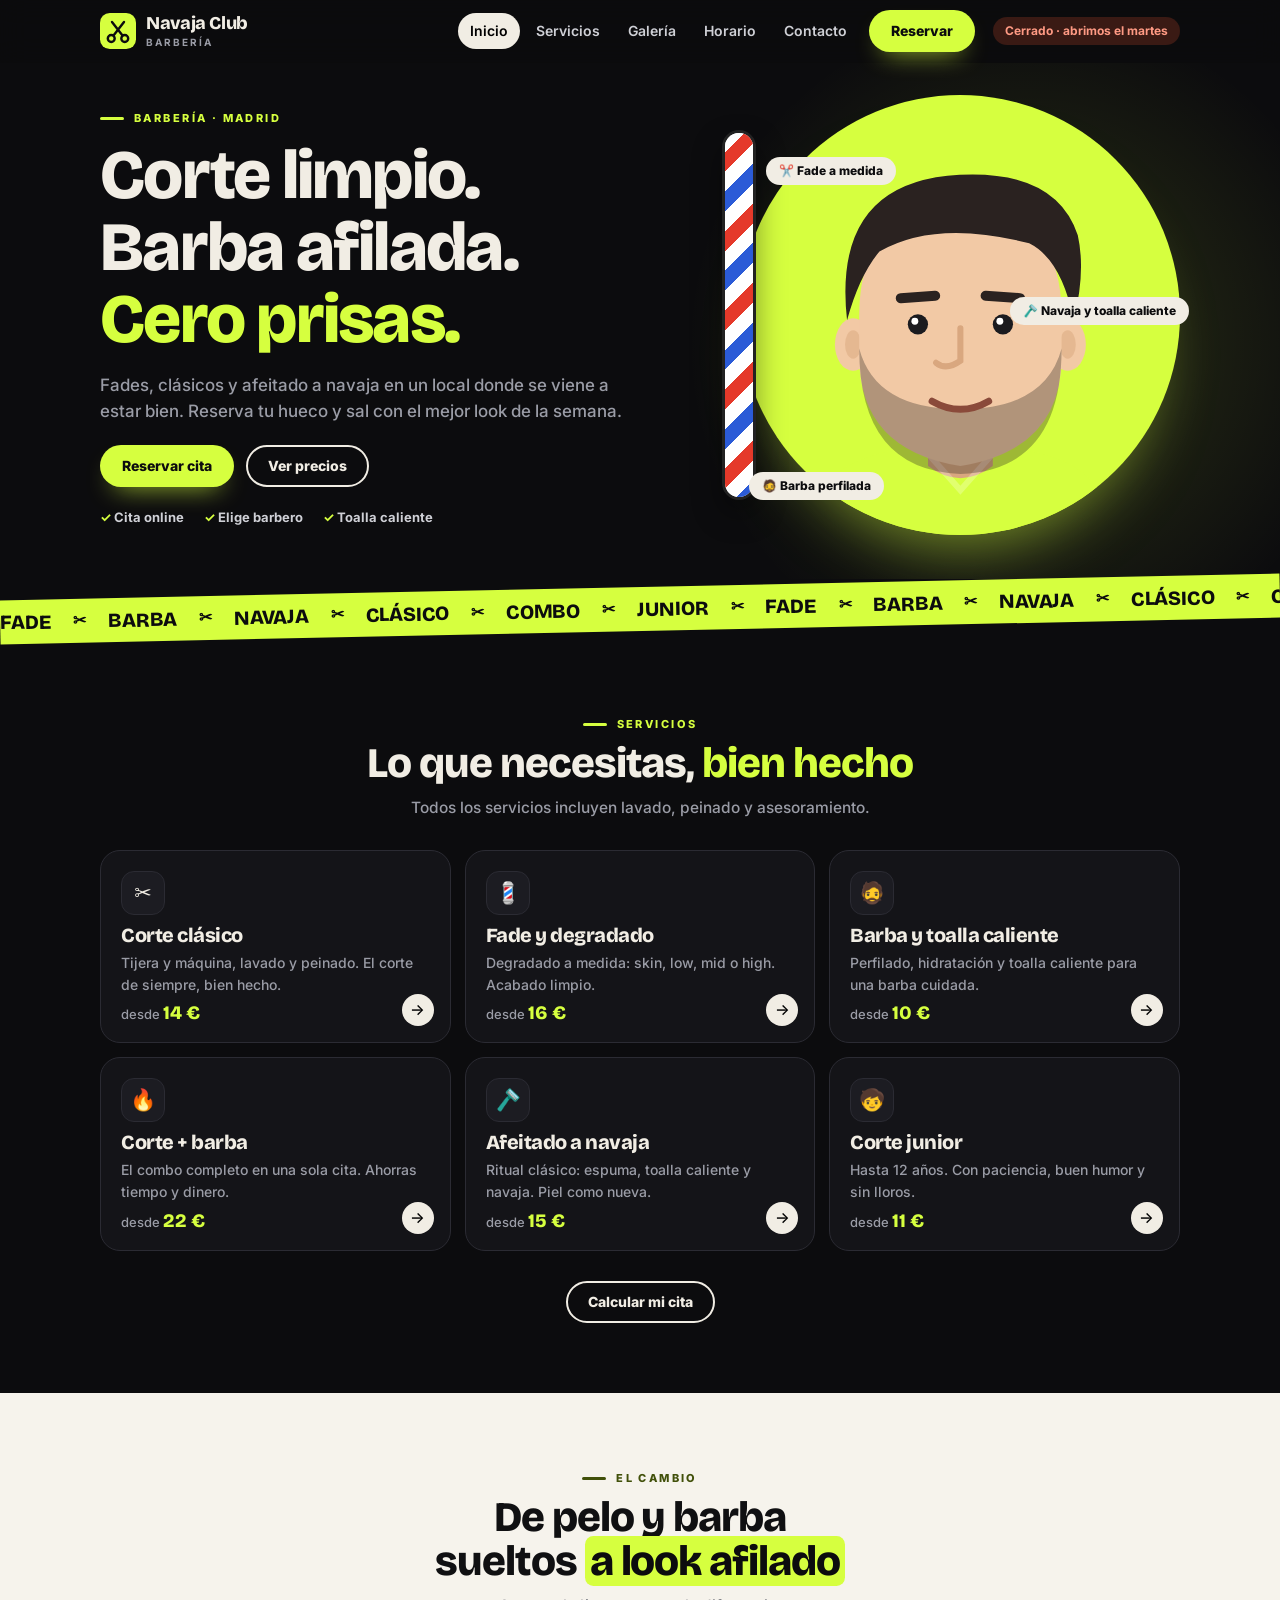
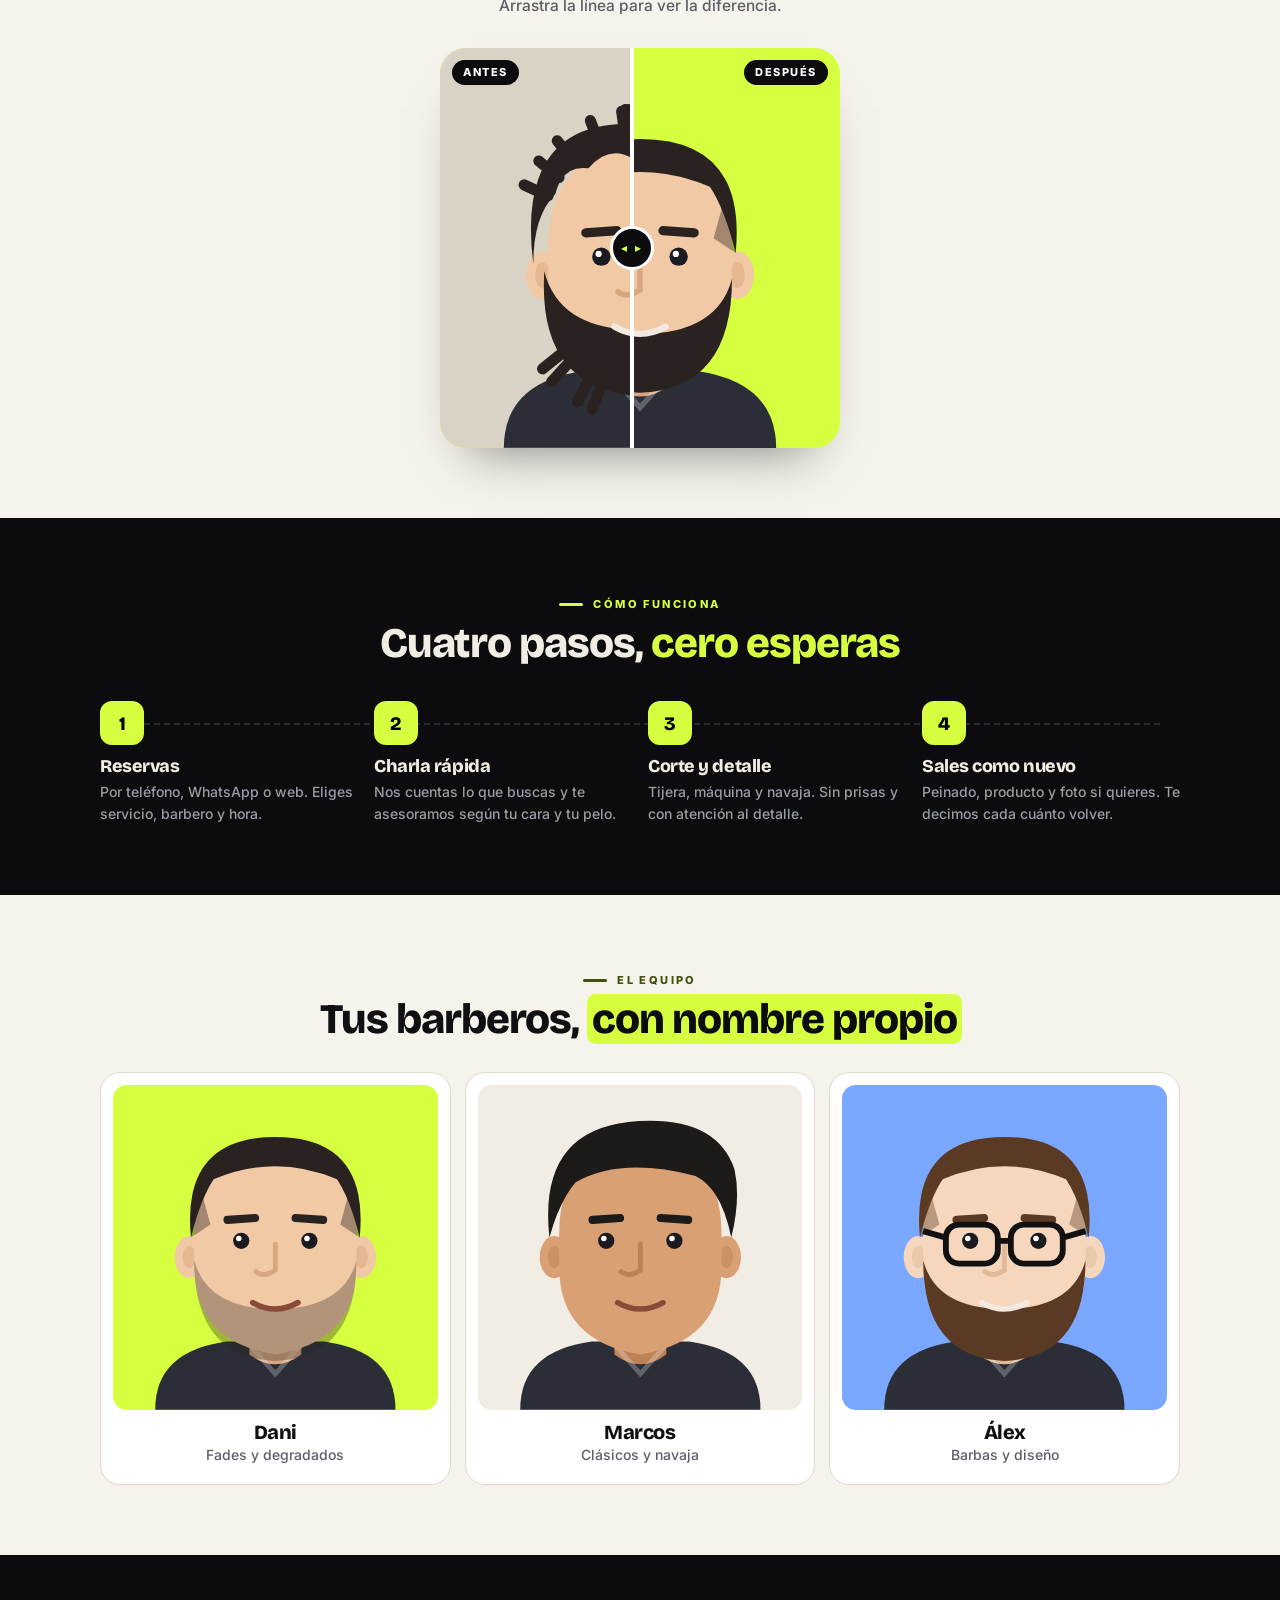
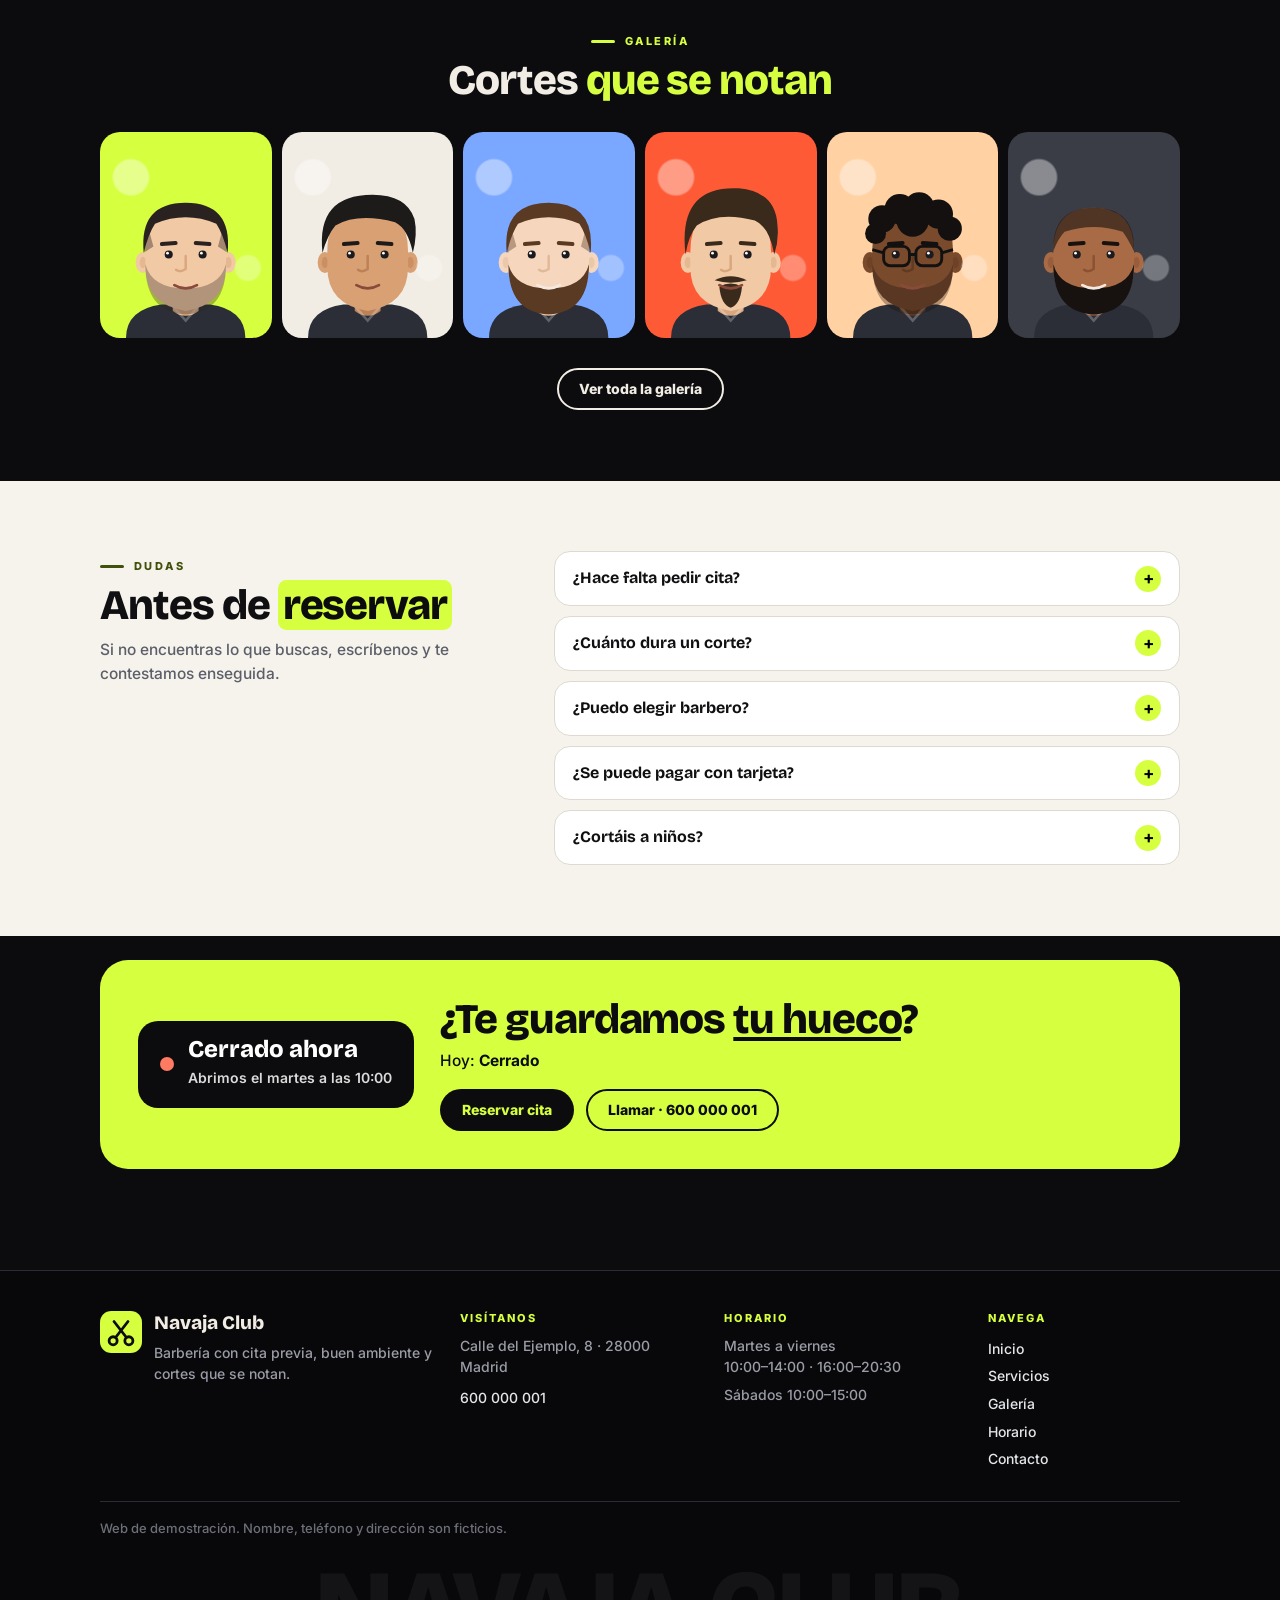
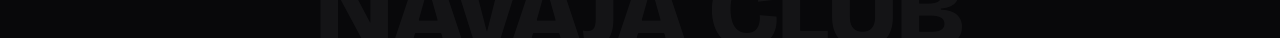
==== index.html @ e6f606be "Web demo de barbería: inicio, servicios, galería, horario y contacto Co-Authored-By: Claude Sonnet 5" ====
<!doctype html>
<html lang="es"><head>
<meta charset="utf-8"><meta name="viewport" content="width=device-width,initial-scale=1">
<title>Navaja Club · Barbería en Madrid</title>
<meta name="description" content="Barbería moderna con cita previa: fades, cortes clásicos, barba y afeitado a navaja.">
<meta name="robots" content="noindex">
<meta name="theme-color" content="#0c0c0e">
<link rel="icon" href="favicon.svg" type="image/svg+xml">
<link rel="preconnect" href="https://fonts.googleapis.com"><link rel="preconnect" href="https://fonts.gstatic.com" crossorigin>
<link href="https://fonts.googleapis.com/css2?family=Bricolage+Grotesque:opsz,wght@12..96,500;12..96,700;12..96,800&family=Inter:wght@400;500;600;700;800&display=swap" rel="stylesheet">
<link rel="stylesheet" href="styles.css?v=1">
</head><body data-page="inicio">
<a class="skip" href="#main">Saltar al contenido</a>
<header class="bar"><div class="wrap bar-in">
<a class="brand" href="index.html" aria-label="Navaja Club, inicio"><svg class="logo" viewBox="0 0 48 48" aria-hidden="true"><rect width="48" height="48" rx="13" fill="#d6ff3f"/><g fill="none" stroke="#0c0c0e" stroke-width="3.2" stroke-linecap="round"><circle cx="15" cy="34" r="4.6"/><circle cx="33" cy="34" r="4.6"/><path d="M18 30 L32 12 M30 30 L16 12"/></g></svg><span>Navaja Club<small>barbería</small></span></a>
<nav class="nav" id="nav" aria-label="Principal"><a href="index.html" class=on aria-current=page>Inicio</a><a href="servicios.html">Servicios</a><a href="galeria.html">Galería</a><a href="horario.html">Horario</a><a href="contacto.html">Contacto</a><a class="btn btn-lime nav-cta" href="contacto.html">Reservar</a></nav>
<span class="pill" data-open-badge>Cargando…</span>
<button class="menu-toggle" aria-expanded="false" aria-controls="nav" aria-label="Abrir menú"><i></i><i></i><i></i></button>
</div></header>
<div class="progress" aria-hidden="true"></div>
<main id="main">

<section class="hero"><div class="wrap hero-in">
<div class="hero-copy"><p class="eyebrow reveal">Barbería · Madrid</p>
<h1 class="reveal">Corte limpio.<br>Barba afilada.<br><em>Cero prisas.</em></h1>
<p class="lead reveal">Fades, clásicos y afeitado a navaja en un local donde se viene a estar bien. Reserva tu hueco y sal con el mejor look de la semana.</p>
<div class="cta reveal"><a class="btn btn-lime" href="contacto.html">Reservar cita</a><a class="btn btn-ghost" href="servicios.html">Ver precios</a></div>
<ul class="mini reveal"><li>Cita online</li><li>Elige barbero</li><li>Toalla caliente</li></ul></div>
<div class="hero-vis"><div class="pole" aria-hidden="true"><i></i></div>
<div class="disc"><div class="par"><svg class="man " viewBox="0 0 200 200" role="img" aria-label="Barbero ilustrado"><path d="M26 200 q0 -36 44 -42 h60 q44 6 44 42z" fill="#d6ff3f"/><path d="M84 140 h32 v26 q-16 12 -32 0z" fill="#d9a77f"/><path d="M84 160 l16 18 l16 -18" fill="none" stroke="#ffffff" stroke-opacity=".25" stroke-width="3"/><ellipse cx="47" cy="106" rx="9" ry="13" fill="#f2c9a5"/><ellipse cx="47" cy="106" rx="4" ry="7" fill="#d9a77f" opacity=".5"/><ellipse cx="153" cy="106" rx="9" ry="13" fill="#f2c9a5"/><ellipse cx="153" cy="106" rx="4" ry="7" fill="#d9a77f" opacity=".5"/><path d="M50 92 q0 -54 50 -54 q50 0 50 54 v20 q0 46 -50 54 q-50 -8 -50 -54z" fill="#f2c9a5"/><path d="M44 94 q-8 -72 62 -72 q42 0 52 30 q4 18 -2 42 q-6 -30 -22 -38 q-46 -12 -74 4 q-10 12 -16 34z" fill="#2a2220"/><path d="M50 108 q0 60 50 62 q50 -2 50 -62 q-8 30 -50 30 q-42 0 -50 -30z" fill="#2a2220" opacity=".32"/><rect x="68" y="80" width="22" height="5" rx="2.5" fill="#2a2220" transform="rotate(-4 79 82)"/><rect x="110" y="80" width="22" height="5" rx="2.5" fill="#2a2220" transform="rotate(4 121 82)"/><g class="eye"><circle cx="79" cy="96" r="5" fill="#1b1b1f"/><circle cx="77.5" cy="94.5" r="1.7" fill="#fff"/></g><g class="eye"><circle cx="121" cy="96" r="5" fill="#1b1b1f"/><circle cx="119.5" cy="94.5" r="1.7" fill="#fff"/></g><path d="M100 98 v16 q-7 5 -12 1" fill="none" stroke="#d9a77f" stroke-width="3" stroke-linecap="round"/><path d="M86 134 q14 8 28 0" fill="none" stroke="#8a4a3a" stroke-width="3.4" stroke-linecap="round"/></svg></div></div>
<span class="chip c1">✂️ Fade a medida</span><span class="chip c2">🪒 Navaja y toalla caliente</span><span class="chip c3">🧔 Barba perfilada</span></div></div></section>
<div class="marquee" aria-hidden="true"><div class="mq"><span>Fade</span><i>✂</i><span>Barba</span><i>✂</i><span>Navaja</span><i>✂</i><span>Clásico</span><i>✂</i><span>Combo</span><i>✂</i><span>Junior</span><i>✂</i><span>Fade</span><i>✂</i><span>Barba</span><i>✂</i><span>Navaja</span><i>✂</i><span>Clásico</span><i>✂</i><span>Combo</span><i>✂</i><span>Junior</span><i>✂</i><span>Fade</span><i>✂</i><span>Barba</span><i>✂</i><span>Navaja</span><i>✂</i><span>Clásico</span><i>✂</i><span>Combo</span><i>✂</i><span>Junior</span><i>✂</i><span>Fade</span><i>✂</i><span>Barba</span><i>✂</i><span>Navaja</span><i>✂</i><span>Clásico</span><i>✂</i><span>Combo</span><i>✂</i><span>Junior</span><i>✂</i></div></div>

<section class="sec"><div class="wrap">
<header class="sec-h reveal"><p class="eyebrow">Servicios</p><h2>Lo que necesitas, <em>bien hecho</em></h2><p>Todos los servicios incluyen lavado, peinado y asesoramiento.</p></header>
<div class="svc-grid"><a class="svc reveal tilt" href="servicios.html#clasico"><span class="ic">✂️</span><h3>Corte clásico</h3><p>Tijera y máquina, lavado y peinado. El corte de siempre, bien hecho.</p><span class="from">desde <b>14 €</b></span><span class="go" aria-hidden="true">→</span></a><a class="svc reveal tilt" href="servicios.html#fade"><span class="ic">💈</span><h3>Fade y degradado</h3><p>Degradado a medida: skin, low, mid o high. Acabado limpio.</p><span class="from">desde <b>16 €</b></span><span class="go" aria-hidden="true">→</span></a><a class="svc reveal tilt" href="servicios.html#barba"><span class="ic">🧔</span><h3>Barba y toalla caliente</h3><p>Perfilado, hidratación y toalla caliente para una barba cuidada.</p><span class="from">desde <b>10 €</b></span><span class="go" aria-hidden="true">→</span></a><a class="svc reveal tilt" href="servicios.html#combo"><span class="ic">🔥</span><h3>Corte + barba</h3><p>El combo completo en una sola cita. Ahorras tiempo y dinero.</p><span class="from">desde <b>22 €</b></span><span class="go" aria-hidden="true">→</span></a><a class="svc reveal tilt" href="servicios.html#navaja"><span class="ic">🪒</span><h3>Afeitado a navaja</h3><p>Ritual clásico: espuma, toalla caliente y navaja. Piel como nueva.</p><span class="from">desde <b>15 €</b></span><span class="go" aria-hidden="true">→</span></a><a class="svc reveal tilt" href="servicios.html#junior"><span class="ic">🧒</span><h3>Corte junior</h3><p>Hasta 12 años. Con paciencia, buen humor y sin lloros.</p><span class="from">desde <b>11 €</b></span><span class="go" aria-hidden="true">→</span></a></div>
<p class="center reveal"><a class="btn btn-ghost" href="servicios.html">Calcular mi cita</a></p>
</div></section>

<section class="sec paper"><div class="wrap">
<header class="sec-h reveal"><p class="eyebrow">El cambio</p><h2>De pelo y barba sueltos <em>a look afilado</em></h2><p>Arrastra la línea para ver la diferencia.</p></header>
<div class="ba reveal" data-ba>
<div class="ba-img after" style="--bg:#d6ff3f"><svg class="man " viewBox="0 0 200 200" role="img" aria-label="Después"><path d="M26 200 q0 -36 44 -42 h60 q44 6 44 42z" fill="#2b2e36"/><path d="M84 140 h32 v26 q-16 12 -32 0z" fill="#d9a77f"/><path d="M84 160 l16 18 l16 -18" fill="none" stroke="#ffffff" stroke-opacity=".25" stroke-width="3"/><ellipse cx="47" cy="106" rx="9" ry="13" fill="#f2c9a5"/><ellipse cx="47" cy="106" rx="4" ry="7" fill="#d9a77f" opacity=".5"/><ellipse cx="153" cy="106" rx="9" ry="13" fill="#f2c9a5"/><ellipse cx="153" cy="106" rx="4" ry="7" fill="#d9a77f" opacity=".5"/><path d="M50 92 q0 -54 50 -54 q50 0 50 54 v20 q0 46 -50 54 q-50 -8 -50 -54z" fill="#f2c9a5"/><path d="M48 94 q-6 -62 52 -62 q58 0 52 62 q-6 -24 -14 -36 q-38 -16 -76 0 q-8 12 -14 36z" fill="#2a2220"/><path d="M48 94 q0 -18 6 -30 l6 22z M152 94 q0 -18 -6 -30 l-6 22z" fill="#2a2220" opacity=".4"/><path d="M50 108 q0 60 50 62 q50 -2 50 -62 q-8 30 -50 30 q-42 0 -50 -30z" fill="#2a2220"/><rect x="68" y="80" width="22" height="5" rx="2.5" fill="#2a2220" transform="rotate(-4 79 82)"/><rect x="110" y="80" width="22" height="5" rx="2.5" fill="#2a2220" transform="rotate(4 121 82)"/><g class="eye"><circle cx="79" cy="96" r="5" fill="#1b1b1f"/><circle cx="77.5" cy="94.5" r="1.7" fill="#fff"/></g><g class="eye"><circle cx="121" cy="96" r="5" fill="#1b1b1f"/><circle cx="119.5" cy="94.5" r="1.7" fill="#fff"/></g><path d="M100 98 v16 q-7 5 -12 1" fill="none" stroke="#d9a77f" stroke-width="3" stroke-linecap="round"/><path d="M86 134 q14 8 28 0" fill="none" stroke="#f4e9e0" stroke-width="3.4" stroke-linecap="round"/></svg><span class="ba-tag">Después</span></div>
<div class="ba-img before" style="--bg:#d9d3c6"><svg class="man " viewBox="0 0 200 200" role="img" aria-label="Antes"><path d="M26 200 q0 -36 44 -42 h60 q44 6 44 42z" fill="#2b2e36"/><path d="M84 140 h32 v26 q-16 12 -32 0z" fill="#d9a77f"/><path d="M84 160 l16 18 l16 -18" fill="none" stroke="#ffffff" stroke-opacity=".25" stroke-width="3"/><ellipse cx="47" cy="106" rx="9" ry="13" fill="#f2c9a5"/><ellipse cx="47" cy="106" rx="4" ry="7" fill="#d9a77f" opacity=".5"/><ellipse cx="153" cy="106" rx="9" ry="13" fill="#f2c9a5"/><ellipse cx="153" cy="106" rx="4" ry="7" fill="#d9a77f" opacity=".5"/><path d="M50 92 q0 -54 50 -54 q50 0 50 54 v20 q0 46 -50 54 q-50 -8 -50 -54z" fill="#f2c9a5"/><path d="M42 100 q-10 -80 58 -76 q62 -2 58 76 q-4 -30 -14 -40 q-6 -14 -20 -10 q-8 -14 -26 -6 q-14 -10 -26 4 q-14 -2 -18 14 q-12 12 -12 38z" fill="#2a2220"/><path d="M94 30 l-2 -14" stroke="#2a2220" stroke-width="6" stroke-linecap="round"/><path d="M110 31 l3 -14" stroke="#2a2220" stroke-width="6" stroke-linecap="round"/><path d="M92 31 l-2 -14" stroke="#2a2220" stroke-width="6" stroke-linecap="round"/><path d="M95 30 l-1 -14" stroke="#2a2220" stroke-width="6" stroke-linecap="round"/><path d="M64 44 l-9 -11" stroke="#2a2220" stroke-width="6" stroke-linecap="round"/><path d="M50 63 l-13 -6" stroke="#2a2220" stroke-width="6" stroke-linecap="round"/><path d="M154 73 l13 -4" stroke="#2a2220" stroke-width="6" stroke-linecap="round"/><path d="M78 35 l-5 -13" stroke="#2a2220" stroke-width="6" stroke-linecap="round"/><path d="M103 30 l1 -14" stroke="#2a2220" stroke-width="6" stroke-linecap="round"/><path d="M56 53 l-11 -9" stroke="#2a2220" stroke-width="6" stroke-linecap="round"/><path d="M48 104 q-4 64 52 68 q56 -4 52 -68 q-8 32 -52 32 q-44 0 -52 -32z" fill="#2a2220"/><path d="M108 169 l2 14" stroke="#2a2220" stroke-width="6" stroke-linecap="round"/><path d="M104 170 l1 14" stroke="#2a2220" stroke-width="6" stroke-linecap="round"/><path d="M112 169 l3 14" stroke="#2a2220" stroke-width="6" stroke-linecap="round"/><path d="M146 146 l10 7" stroke="#2a2220" stroke-width="6" stroke-linecap="round"/><path d="M145 146 l10 8" stroke="#2a2220" stroke-width="6" stroke-linecap="round"/><path d="M72 163 l-6 12" stroke="#2a2220" stroke-width="6" stroke-linecap="round"/><path d="M79 166 l-5 13" stroke="#2a2220" stroke-width="6" stroke-linecap="round"/><path d="M57 149 l-10 8" stroke="#2a2220" stroke-width="6" stroke-linecap="round"/><path d="M122 165 l5 13" stroke="#2a2220" stroke-width="6" stroke-linecap="round"/><path d="M145 146 l10 8" stroke="#2a2220" stroke-width="6" stroke-linecap="round"/><path d="M127 163 l6 12" stroke="#2a2220" stroke-width="6" stroke-linecap="round"/><path d="M61 154 l-9 10" stroke="#2a2220" stroke-width="6" stroke-linecap="round"/><path d="M107 170 l2 14" stroke="#2a2220" stroke-width="6" stroke-linecap="round"/><path d="M117 167 l4 13" stroke="#2a2220" stroke-width="6" stroke-linecap="round"/><rect x="68" y="80" width="22" height="5" rx="2.5" fill="#2a2220" transform="rotate(-4 79 82)"/><rect x="110" y="80" width="22" height="5" rx="2.5" fill="#2a2220" transform="rotate(4 121 82)"/><g class="eye"><circle cx="79" cy="96" r="5" fill="#1b1b1f"/><circle cx="77.5" cy="94.5" r="1.7" fill="#fff"/></g><g class="eye"><circle cx="121" cy="96" r="5" fill="#1b1b1f"/><circle cx="119.5" cy="94.5" r="1.7" fill="#fff"/></g><path d="M100 98 v16 q-7 5 -12 1" fill="none" stroke="#d9a77f" stroke-width="3" stroke-linecap="round"/><path d="M86 134 q14 8 28 0" fill="none" stroke="#f4e9e0" stroke-width="3.4" stroke-linecap="round"/></svg><span class="ba-tag">Antes</span></div>
<button class="ba-handle" aria-label="Deslizar para comparar" role="slider" aria-valuemin="0" aria-valuemax="100" aria-valuenow="50"><span></span></button>
</div></div></section>

<section class="sec"><div class="wrap">
<header class="sec-h reveal"><p class="eyebrow">Cómo funciona</p><h2>Cuatro pasos, <em>cero esperas</em></h2></header>
<ol class="steps"><li class="step reveal"><span class="n">1</span><h3>Reservas</h3><p>Por teléfono, WhatsApp o web. Eliges servicio, barbero y hora.</p></li><li class="step reveal"><span class="n">2</span><h3>Charla rápida</h3><p>Nos cuentas lo que buscas y te asesoramos según tu cara y tu pelo.</p></li><li class="step reveal"><span class="n">3</span><h3>Corte y detalle</h3><p>Tijera, máquina y navaja. Sin prisas y con atención al detalle.</p></li><li class="step reveal"><span class="n">4</span><h3>Sales como nuevo</h3><p>Peinado, producto y foto si quieres. Te decimos cada cuánto volver.</p></li></ol></div></section>

<section class="sec paper"><div class="wrap">
<header class="sec-h reveal"><p class="eyebrow">El equipo</p><h2>Tus barberos, <em>con nombre propio</em></h2></header>
<div class="team"><div class="member reveal" style="--bg:#d6ff3f"><svg class="man " viewBox="0 0 200 200" role="img" aria-label="Retrato de Dani"><path d="M26 200 q0 -36 44 -42 h60 q44 6 44 42z" fill="#2b2e36"/><path d="M84 140 h32 v26 q-16 12 -32 0z" fill="#d9a77f"/><path d="M84 160 l16 18 l16 -18" fill="none" stroke="#ffffff" stroke-opacity=".25" stroke-width="3"/><ellipse cx="47" cy="106" rx="9" ry="13" fill="#f2c9a5"/><ellipse cx="47" cy="106" rx="4" ry="7" fill="#d9a77f" opacity=".5"/><ellipse cx="153" cy="106" rx="9" ry="13" fill="#f2c9a5"/><ellipse cx="153" cy="106" rx="4" ry="7" fill="#d9a77f" opacity=".5"/><path d="M50 92 q0 -54 50 -54 q50 0 50 54 v20 q0 46 -50 54 q-50 -8 -50 -54z" fill="#f2c9a5"/><path d="M48 94 q-6 -62 52 -62 q58 0 52 62 q-6 -24 -14 -36 q-38 -16 -76 0 q-8 12 -14 36z" fill="#2a2220"/><path d="M48 94 q0 -18 6 -30 l6 22z M152 94 q0 -18 -6 -30 l-6 22z" fill="#2a2220" opacity=".4"/><path d="M50 108 q0 60 50 62 q50 -2 50 -62 q-8 30 -50 30 q-42 0 -50 -30z" fill="#2a2220" opacity=".32"/><rect x="68" y="80" width="22" height="5" rx="2.5" fill="#2a2220" transform="rotate(-4 79 82)"/><rect x="110" y="80" width="22" height="5" rx="2.5" fill="#2a2220" transform="rotate(4 121 82)"/><g class="eye"><circle cx="79" cy="96" r="5" fill="#1b1b1f"/><circle cx="77.5" cy="94.5" r="1.7" fill="#fff"/></g><g class="eye"><circle cx="121" cy="96" r="5" fill="#1b1b1f"/><circle cx="119.5" cy="94.5" r="1.7" fill="#fff"/></g><path d="M100 98 v16 q-7 5 -12 1" fill="none" stroke="#d9a77f" stroke-width="3" stroke-linecap="round"/><path d="M86 134 q14 8 28 0" fill="none" stroke="#8a4a3a" stroke-width="3.4" stroke-linecap="round"/></svg><h3>Dani</h3><p>Fades y degradados</p></div><div class="member reveal" style="--bg:#f1ede4"><svg class="man " viewBox="0 0 200 200" role="img" aria-label="Retrato de Marcos"><path d="M26 200 q0 -36 44 -42 h60 q44 6 44 42z" fill="#2b2e36"/><path d="M84 140 h32 v26 q-16 12 -32 0z" fill="#bb8157"/><path d="M84 160 l16 18 l16 -18" fill="none" stroke="#ffffff" stroke-opacity=".25" stroke-width="3"/><ellipse cx="47" cy="106" rx="9" ry="13" fill="#d9a073"/><ellipse cx="47" cy="106" rx="4" ry="7" fill="#bb8157" opacity=".5"/><ellipse cx="153" cy="106" rx="9" ry="13" fill="#d9a073"/><ellipse cx="153" cy="106" rx="4" ry="7" fill="#bb8157" opacity=".5"/><path d="M50 92 q0 -54 50 -54 q50 0 50 54 v20 q0 46 -50 54 q-50 -8 -50 -54z" fill="#d9a073"/><path d="M44 94 q-8 -72 62 -72 q42 0 52 30 q4 18 -2 42 q-6 -30 -22 -38 q-46 -12 -74 4 q-10 12 -16 34z" fill="#1d1a1a"/><rect x="68" y="80" width="22" height="5" rx="2.5" fill="#1d1a1a" transform="rotate(-4 79 82)"/><rect x="110" y="80" width="22" height="5" rx="2.5" fill="#1d1a1a" transform="rotate(4 121 82)"/><g class="eye"><circle cx="79" cy="96" r="5" fill="#1b1b1f"/><circle cx="77.5" cy="94.5" r="1.7" fill="#fff"/></g><g class="eye"><circle cx="121" cy="96" r="5" fill="#1b1b1f"/><circle cx="119.5" cy="94.5" r="1.7" fill="#fff"/></g><path d="M100 98 v16 q-7 5 -12 1" fill="none" stroke="#bb8157" stroke-width="3" stroke-linecap="round"/><path d="M86 134 q14 8 28 0" fill="none" stroke="#8a4a3a" stroke-width="3.4" stroke-linecap="round"/></svg><h3>Marcos</h3><p>Clásicos y navaja</p></div><div class="member reveal" style="--bg:#7aa7ff"><svg class="man " viewBox="0 0 200 200" role="img" aria-label="Retrato de Álex"><path d="M26 200 q0 -36 44 -42 h60 q44 6 44 42z" fill="#2b2e36"/><path d="M84 140 h32 v26 q-16 12 -32 0z" fill="#e0b998"/><path d="M84 160 l16 18 l16 -18" fill="none" stroke="#ffffff" stroke-opacity=".25" stroke-width="3"/><ellipse cx="47" cy="106" rx="9" ry="13" fill="#f6d7bd"/><ellipse cx="47" cy="106" rx="4" ry="7" fill="#e0b998" opacity=".5"/><ellipse cx="153" cy="106" rx="9" ry="13" fill="#f6d7bd"/><ellipse cx="153" cy="106" rx="4" ry="7" fill="#e0b998" opacity=".5"/><path d="M50 92 q0 -54 50 -54 q50 0 50 54 v20 q0 46 -50 54 q-50 -8 -50 -54z" fill="#f6d7bd"/><path d="M48 94 q-6 -62 52 -62 q58 0 52 62 q-6 -24 -14 -36 q-38 -16 -76 0 q-8 12 -14 36z" fill="#5a3a22"/><path d="M48 94 q0 -18 6 -30 l6 22z M152 94 q0 -18 -6 -30 l-6 22z" fill="#5a3a22" opacity=".4"/><path d="M50 108 q0 60 50 62 q50 -2 50 -62 q-8 30 -50 30 q-42 0 -50 -30z" fill="#5a3a22"/><rect x="68" y="80" width="22" height="5" rx="2.5" fill="#5a3a22" transform="rotate(-4 79 82)"/><rect x="110" y="80" width="22" height="5" rx="2.5" fill="#5a3a22" transform="rotate(4 121 82)"/><g class="eye"><circle cx="79" cy="96" r="5" fill="#1b1b1f"/><circle cx="77.5" cy="94.5" r="1.7" fill="#fff"/></g><g class="eye"><circle cx="121" cy="96" r="5" fill="#1b1b1f"/><circle cx="119.5" cy="94.5" r="1.7" fill="#fff"/></g><path d="M100 98 v16 q-7 5 -12 1" fill="none" stroke="#e0b998" stroke-width="3" stroke-linecap="round"/><path d="M86 134 q14 8 28 0" fill="none" stroke="#f4e9e0" stroke-width="3.4" stroke-linecap="round"/><g fill="none" stroke="#111" stroke-width="3.6"><rect x="64" y="86" width="32" height="24" rx="8"/><rect x="104" y="86" width="32" height="24" rx="8"/><path d="M96 96 h8 M64 94 l-14 -4 M136 94 l14 -4"/></g></svg><h3>Álex</h3><p>Barbas y diseño</p></div></div></div></section>

<section class="sec"><div class="wrap">
<header class="sec-h reveal"><p class="eyebrow">Galería</p><h2>Cortes <em>que se notan</em></h2></header>
<div class="strip"><button class="tile reveal" data-f="fade" style="--bg:#d6ff3f" aria-label="Ver corte de Dani"><span class="deco"></span><svg class="man " viewBox="0 0 200 200" role="img" aria-label="Dibujo de Dani"><path d="M26 200 q0 -36 44 -42 h60 q44 6 44 42z" fill="#2b2e36"/><path d="M84 140 h32 v26 q-16 12 -32 0z" fill="#d9a77f"/><path d="M84 160 l16 18 l16 -18" fill="none" stroke="#ffffff" stroke-opacity=".25" stroke-width="3"/><ellipse cx="47" cy="106" rx="9" ry="13" fill="#f2c9a5"/><ellipse cx="47" cy="106" rx="4" ry="7" fill="#d9a77f" opacity=".5"/><ellipse cx="153" cy="106" rx="9" ry="13" fill="#f2c9a5"/><ellipse cx="153" cy="106" rx="4" ry="7" fill="#d9a77f" opacity=".5"/><path d="M50 92 q0 -54 50 -54 q50 0 50 54 v20 q0 46 -50 54 q-50 -8 -50 -54z" fill="#f2c9a5"/><path d="M48 94 q-6 -62 52 -62 q58 0 52 62 q-6 -24 -14 -36 q-38 -16 -76 0 q-8 12 -14 36z" fill="#2a2220"/><path d="M48 94 q0 -18 6 -30 l6 22z M152 94 q0 -18 -6 -30 l-6 22z" fill="#2a2220" opacity=".4"/><path d="M50 108 q0 60 50 62 q50 -2 50 -62 q-8 30 -50 30 q-42 0 -50 -30z" fill="#2a2220" opacity=".32"/><rect x="68" y="80" width="22" height="5" rx="2.5" fill="#2a2220" transform="rotate(-4 79 82)"/><rect x="110" y="80" width="22" height="5" rx="2.5" fill="#2a2220" transform="rotate(4 121 82)"/><g class="eye"><circle cx="79" cy="96" r="5" fill="#1b1b1f"/><circle cx="77.5" cy="94.5" r="1.7" fill="#fff"/></g><g class="eye"><circle cx="121" cy="96" r="5" fill="#1b1b1f"/><circle cx="119.5" cy="94.5" r="1.7" fill="#fff"/></g><path d="M100 98 v16 q-7 5 -12 1" fill="none" stroke="#d9a77f" stroke-width="3" stroke-linecap="round"/><path d="M86 134 q14 8 28 0" fill="none" stroke="#8a4a3a" stroke-width="3.4" stroke-linecap="round"/></svg><span class="cap"><b>Dani</b><i>Fade bajo</i></span></button><button class="tile reveal" data-f="clasico" style="--bg:#f1ede4" aria-label="Ver corte de Marcos"><span class="deco"></span><svg class="man " viewBox="0 0 200 200" role="img" aria-label="Dibujo de Marcos"><path d="M26 200 q0 -36 44 -42 h60 q44 6 44 42z" fill="#2b2e36"/><path d="M84 140 h32 v26 q-16 12 -32 0z" fill="#bb8157"/><path d="M84 160 l16 18 l16 -18" fill="none" stroke="#ffffff" stroke-opacity=".25" stroke-width="3"/><ellipse cx="47" cy="106" rx="9" ry="13" fill="#d9a073"/><ellipse cx="47" cy="106" rx="4" ry="7" fill="#bb8157" opacity=".5"/><ellipse cx="153" cy="106" rx="9" ry="13" fill="#d9a073"/><ellipse cx="153" cy="106" rx="4" ry="7" fill="#bb8157" opacity=".5"/><path d="M50 92 q0 -54 50 -54 q50 0 50 54 v20 q0 46 -50 54 q-50 -8 -50 -54z" fill="#d9a073"/><path d="M44 94 q-8 -72 62 -72 q42 0 52 30 q4 18 -2 42 q-6 -30 -22 -38 q-46 -12 -74 4 q-10 12 -16 34z" fill="#1d1a1a"/><rect x="68" y="80" width="22" height="5" rx="2.5" fill="#1d1a1a" transform="rotate(-4 79 82)"/><rect x="110" y="80" width="22" height="5" rx="2.5" fill="#1d1a1a" transform="rotate(4 121 82)"/><g class="eye"><circle cx="79" cy="96" r="5" fill="#1b1b1f"/><circle cx="77.5" cy="94.5" r="1.7" fill="#fff"/></g><g class="eye"><circle cx="121" cy="96" r="5" fill="#1b1b1f"/><circle cx="119.5" cy="94.5" r="1.7" fill="#fff"/></g><path d="M100 98 v16 q-7 5 -12 1" fill="none" stroke="#bb8157" stroke-width="3" stroke-linecap="round"/><path d="M86 134 q14 8 28 0" fill="none" stroke="#8a4a3a" stroke-width="3.4" stroke-linecap="round"/></svg><span class="cap"><b>Marcos</b><i>Quiff</i></span></button><button class="tile reveal" data-f="barba" style="--bg:#7aa7ff" aria-label="Ver corte de Álex"><span class="deco"></span><svg class="man " viewBox="0 0 200 200" role="img" aria-label="Dibujo de Álex"><path d="M26 200 q0 -36 44 -42 h60 q44 6 44 42z" fill="#2b2e36"/><path d="M84 140 h32 v26 q-16 12 -32 0z" fill="#e0b998"/><path d="M84 160 l16 18 l16 -18" fill="none" stroke="#ffffff" stroke-opacity=".25" stroke-width="3"/><ellipse cx="47" cy="106" rx="9" ry="13" fill="#f6d7bd"/><ellipse cx="47" cy="106" rx="4" ry="7" fill="#e0b998" opacity=".5"/><ellipse cx="153" cy="106" rx="9" ry="13" fill="#f6d7bd"/><ellipse cx="153" cy="106" rx="4" ry="7" fill="#e0b998" opacity=".5"/><path d="M50 92 q0 -54 50 -54 q50 0 50 54 v20 q0 46 -50 54 q-50 -8 -50 -54z" fill="#f6d7bd"/><path d="M48 94 q-6 -62 52 -62 q58 0 52 62 q-6 -24 -14 -36 q-38 -16 -76 0 q-8 12 -14 36z" fill="#5a3a22"/><path d="M48 94 q0 -18 6 -30 l6 22z M152 94 q0 -18 -6 -30 l-6 22z" fill="#5a3a22" opacity=".4"/><path d="M50 108 q0 60 50 62 q50 -2 50 -62 q-8 30 -50 30 q-42 0 -50 -30z" fill="#5a3a22"/><rect x="68" y="80" width="22" height="5" rx="2.5" fill="#5a3a22" transform="rotate(-4 79 82)"/><rect x="110" y="80" width="22" height="5" rx="2.5" fill="#5a3a22" transform="rotate(4 121 82)"/><g class="eye"><circle cx="79" cy="96" r="5" fill="#1b1b1f"/><circle cx="77.5" cy="94.5" r="1.7" fill="#fff"/></g><g class="eye"><circle cx="121" cy="96" r="5" fill="#1b1b1f"/><circle cx="119.5" cy="94.5" r="1.7" fill="#fff"/></g><path d="M100 98 v16 q-7 5 -12 1" fill="none" stroke="#e0b998" stroke-width="3" stroke-linecap="round"/><path d="M86 134 q14 8 28 0" fill="none" stroke="#f4e9e0" stroke-width="3.4" stroke-linecap="round"/></svg><span class="cap"><b>Álex</b><i>Barba completa</i></span></button><button class="tile reveal" data-f="clasico" style="--bg:#ff5a36" aria-label="Ver corte de Iván"><span class="deco"></span><svg class="man " viewBox="0 0 200 200" role="img" aria-label="Dibujo de Iván"><path d="M26 200 q0 -36 44 -42 h60 q44 6 44 42z" fill="#2b2e36"/><path d="M84 140 h32 v26 q-16 12 -32 0z" fill="#d9a77f"/><path d="M84 160 l16 18 l16 -18" fill="none" stroke="#ffffff" stroke-opacity=".25" stroke-width="3"/><ellipse cx="47" cy="106" rx="9" ry="13" fill="#f2c9a5"/><ellipse cx="47" cy="106" rx="4" ry="7" fill="#d9a77f" opacity=".5"/><ellipse cx="153" cy="106" rx="9" ry="13" fill="#f2c9a5"/><ellipse cx="153" cy="106" rx="4" ry="7" fill="#d9a77f" opacity=".5"/><path d="M50 92 q0 -54 50 -54 q50 0 50 54 v20 q0 46 -50 54 q-50 -8 -50 -54z" fill="#f2c9a5"/><path d="M44 96 q-10 -86 66 -82 q46 4 48 46 q2 18 -4 36 q-6 -34 -24 -42 q-44 -12 -72 6 q-10 12 -14 36z" fill="#3a2a1c"/><path d="M86 136 q14 -8 28 0 q-2 22 -14 26 q-12 -4 -14 -26z" fill="#3a2a1c"/><path d="M80 128 q20 -10 40 0 q-20 6 -40 0z" fill="#3a2a1c"/><rect x="68" y="80" width="22" height="5" rx="2.5" fill="#3a2a1c" transform="rotate(-4 79 82)"/><rect x="110" y="80" width="22" height="5" rx="2.5" fill="#3a2a1c" transform="rotate(4 121 82)"/><g class="eye"><circle cx="79" cy="96" r="5" fill="#1b1b1f"/><circle cx="77.5" cy="94.5" r="1.7" fill="#fff"/></g><g class="eye"><circle cx="121" cy="96" r="5" fill="#1b1b1f"/><circle cx="119.5" cy="94.5" r="1.7" fill="#fff"/></g><path d="M100 98 v16 q-7 5 -12 1" fill="none" stroke="#d9a77f" stroke-width="3" stroke-linecap="round"/><path d="M86 134 q14 8 28 0" fill="none" stroke="#8a4a3a" stroke-width="3.4" stroke-linecap="round"/></svg><span class="cap"><b>Iván</b><i>Pompadour</i></span></button><button class="tile reveal" data-f="clasico" style="--bg:#ffd1a3" aria-label="Ver corte de Leo"><span class="deco"></span><svg class="man " viewBox="0 0 200 200" role="img" aria-label="Dibujo de Leo"><path d="M26 200 q0 -36 44 -42 h60 q44 6 44 42z" fill="#2b2e36"/><path d="M84 140 h32 v26 q-16 12 -32 0z" fill="#613a22"/><path d="M84 160 l16 18 l16 -18" fill="none" stroke="#ffffff" stroke-opacity=".25" stroke-width="3"/><ellipse cx="47" cy="106" rx="9" ry="13" fill="#7a4a2d"/><ellipse cx="47" cy="106" rx="4" ry="7" fill="#613a22" opacity=".5"/><ellipse cx="153" cy="106" rx="9" ry="13" fill="#7a4a2d"/><ellipse cx="153" cy="106" rx="4" ry="7" fill="#613a22" opacity=".5"/><path d="M50 92 q0 -54 50 -54 q50 0 50 54 v20 q0 46 -50 54 q-50 -8 -50 -54z" fill="#7a4a2d"/><circle cx="62" cy="52" r="17" fill="#14100f"/><circle cx="84" cy="40" r="19" fill="#14100f"/><circle cx="108" cy="38" r="19" fill="#14100f"/><circle cx="132" cy="46" r="18" fill="#14100f"/><circle cx="146" cy="64" r="15" fill="#14100f"/><circle cx="54" cy="70" r="13" fill="#14100f"/><circle cx="100" cy="54" r="20" fill="#14100f"/><path d="M50 108 q0 60 50 62 q50 -2 50 -62 q-8 30 -50 30 q-42 0 -50 -30z" fill="#14100f" opacity=".32"/><rect x="68" y="80" width="22" height="5" rx="2.5" fill="#14100f" transform="rotate(-4 79 82)"/><rect x="110" y="80" width="22" height="5" rx="2.5" fill="#14100f" transform="rotate(4 121 82)"/><g class="eye"><circle cx="79" cy="96" r="5" fill="#1b1b1f"/><circle cx="77.5" cy="94.5" r="1.7" fill="#fff"/></g><g class="eye"><circle cx="121" cy="96" r="5" fill="#1b1b1f"/><circle cx="119.5" cy="94.5" r="1.7" fill="#fff"/></g><path d="M100 98 v16 q-7 5 -12 1" fill="none" stroke="#613a22" stroke-width="3" stroke-linecap="round"/><path d="M86 134 q14 8 28 0" fill="none" stroke="#8a4a3a" stroke-width="3.4" stroke-linecap="round"/><g fill="none" stroke="#111" stroke-width="3.6"><rect x="64" y="86" width="32" height="24" rx="8"/><rect x="104" y="86" width="32" height="24" rx="8"/><path d="M96 96 h8 M64 94 l-14 -4 M136 94 l14 -4"/></g></svg><span class="cap"><b>Leo</b><i>Rizos definidos</i></span></button><button class="tile reveal" data-f="fade" style="--bg:#3a3d46" aria-label="Ver corte de Hugo"><span class="deco"></span><svg class="man " viewBox="0 0 200 200" role="img" aria-label="Dibujo de Hugo"><path d="M26 200 q0 -36 44 -42 h60 q44 6 44 42z" fill="#2b2e36"/><path d="M84 140 h32 v26 q-16 12 -32 0z" fill="#8a5232"/><path d="M84 160 l16 18 l16 -18" fill="none" stroke="#ffffff" stroke-opacity=".25" stroke-width="3"/><ellipse cx="47" cy="106" rx="9" ry="13" fill="#a86b45"/><ellipse cx="47" cy="106" rx="4" ry="7" fill="#8a5232" opacity=".5"/><ellipse cx="153" cy="106" rx="9" ry="13" fill="#a86b45"/><ellipse cx="153" cy="106" rx="4" ry="7" fill="#8a5232" opacity=".5"/><path d="M50 92 q0 -54 50 -54 q50 0 50 54 v20 q0 46 -50 54 q-50 -8 -50 -54z" fill="#a86b45"/><path d="M50 92 q-2 -54 50 -54 q52 0 50 54 q-8 -16 -14 -24 q-36 -12 -72 0 q-8 8 -14 24z" fill="#17120f" opacity=".6"/><path d="M50 108 q0 60 50 62 q50 -2 50 -62 q-8 30 -50 30 q-42 0 -50 -30z" fill="#17120f"/><rect x="68" y="80" width="22" height="5" rx="2.5" fill="#17120f" transform="rotate(-4 79 82)"/><rect x="110" y="80" width="22" height="5" rx="2.5" fill="#17120f" transform="rotate(4 121 82)"/><g class="eye"><circle cx="79" cy="96" r="5" fill="#1b1b1f"/><circle cx="77.5" cy="94.5" r="1.7" fill="#fff"/></g><g class="eye"><circle cx="121" cy="96" r="5" fill="#1b1b1f"/><circle cx="119.5" cy="94.5" r="1.7" fill="#fff"/></g><path d="M100 98 v16 q-7 5 -12 1" fill="none" stroke="#8a5232" stroke-width="3" stroke-linecap="round"/><path d="M86 134 q14 8 28 0" fill="none" stroke="#f4e9e0" stroke-width="3.4" stroke-linecap="round"/></svg><span class="cap"><b>Hugo</b><i>Skin fade</i></span></button></div>
<p class="center reveal"><a class="btn btn-ghost" href="galeria.html">Ver toda la galería</a></p></div></section>

<section class="sec paper"><div class="wrap faq-wrap">
<header class="sec-h reveal left"><p class="eyebrow">Dudas</p><h2>Antes de <em>reservar</em></h2><p>Si no encuentras lo que buscas, escríbenos y te contestamos enseguida.</p></header>
<div class="faq"><details class="reveal"><summary>¿Hace falta pedir cita?</summary><p>Recomendamos cita previa para no esperar. Si pasas sin cita, te encajamos en cuanto haya hueco libre.</p></details><details class="reveal"><summary>¿Cuánto dura un corte?</summary><p>Entre 30 y 45 minutos un corte, y 45–60 con barba. Te damos una hora estimada al reservar.</p></details><details class="reveal"><summary>¿Puedo elegir barbero?</summary><p>Sí. Al pedir cita dinos con quién prefieres cortarte y reservamos su hueco.</p></details><details class="reveal"><summary>¿Se puede pagar con tarjeta?</summary><p>Sí, aceptamos tarjeta, Bizum y efectivo.</p></details><details class="reveal"><summary>¿Cortáis a niños?</summary><p>Claro. El corte junior es para menores de 12 años y se hace con calma y buen humor.</p></details></div></div></section>

<section class="sec status-sec"><div class="wrap status reveal">
<div class="door" data-door><span class="dot"></span><div><b data-door-title>Cargando…</b><small data-door-sub></small><em data-door-extra></em></div></div>
<div class="status-cta"><h2>¿Te guardamos <em>tu hueco</em>?</h2><p>Hoy: <b data-today>—</b></p><div class="cta"><a class="btn btn-lime" href="contacto.html">Reservar cita</a><a class="btn btn-ghost" href="tel:+34600000001">Llamar · 600 000 001</a></div></div>
</div></section>
</main>
<footer class="foot"><div class="wrap">
<div class="foot-top">
<div class="foot-brand"><svg class="logo" viewBox="0 0 48 48" aria-hidden="true"><rect width="48" height="48" rx="13" fill="#d6ff3f"/><g fill="none" stroke="#0c0c0e" stroke-width="3.2" stroke-linecap="round"><circle cx="15" cy="34" r="4.6"/><circle cx="33" cy="34" r="4.6"/><path d="M18 30 L32 12 M30 30 L16 12"/></g></svg><div><b>Navaja Club</b><p>Barbería con cita previa, buen ambiente y cortes que se notan.</p></div></div>
<div><h4>Visítanos</h4><p>Calle del Ejemplo, 8 · 28000 Madrid</p><p><a href="tel:+34600000001">600 000 001</a></p></div>
<div><h4>Horario</h4><p>Martes a viernes<br>10:00–14:00 · 16:00–20:30</p><p>Sábados 10:00–15:00</p></div>
<div><h4>Navega</h4><a href="index.html">Inicio</a><a href="servicios.html">Servicios</a><a href="galeria.html">Galería</a><a href="horario.html">Horario</a><a href="contacto.html">Contacto</a></div>
</div>
<p class="demo">Web de demostración. Nombre, teléfono y dirección son ficticios.</p>
</div>
<div class="giant" aria-hidden="true">NAVAJA CLUB</div>
</footer>
<div class="dock"><a href="tel:+34600000001">Llamar</a><a class="hot" href="contacto.html">Reservar</a><a href="horario.html">Horario</a></div>
<script src="script.js?v=1"></script>
</body></html>
---- styles.css ----
:root{--ink:#0c0c0e;--coal:#141418;--coal2:#1c1c22;--line:#2b2b33;--bone:#f1ede4;--paper:#f6f3ec;--mute:#9a9ca6;--lime:#d6ff3f;--lime2:#bfe82a;--blue:#7aa7ff;--red:#ff5a36;--r:20px;--ease:cubic-bezier(.2,.7,.2,1);
--bg:var(--ink);--fg:var(--bone);--card:var(--coal);--bd:var(--line);--mu:var(--mute)}
*{box-sizing:border-box}html{overflow-x:clip;scroll-behavior:smooth;-webkit-text-size-adjust:100%}
body{margin:0;background:var(--ink);color:var(--bone);font:500 15.5px/1.55 'Inter',system-ui,sans-serif;overflow-x:hidden}
svg{max-width:100%;display:block}a{color:inherit}p{margin:0}h1,h2,h3,h4{font-family:'Bricolage Grotesque','Inter',sans-serif;font-weight:800;line-height:1.04;margin:0;letter-spacing:-.025em;text-wrap:balance}
em{font-style:normal;color:var(--lime)}
.wrap{width:min(1080px,100% - 40px);margin-inline:auto}
.skip{position:absolute;left:-999px;top:8px;background:var(--lime);color:#000;padding:10px 14px;border-radius:10px;z-index:99}.skip:focus{left:8px}
:focus-visible{outline:3px solid var(--lime);outline-offset:3px;border-radius:8px}
/* header */
.bar{position:sticky;top:0;z-index:50;background:rgba(12,12,14,.78);backdrop-filter:blur(14px);-webkit-backdrop-filter:blur(14px);border-bottom:1px solid transparent;transition:.3s}
.bar.scrolled{border-color:var(--line)}
.bar-in{display:flex;align-items:center;gap:18px;height:62px}
.brand{display:flex;align-items:center;gap:10px;text-decoration:none;margin-right:auto}.brand .logo{width:36px;height:36px;transition:transform .5s var(--ease)}.brand:hover .logo{transform:rotate(-12deg) scale(1.08)}
.brand span{font:800 18px/1 'Bricolage Grotesque';display:flex;flex-direction:column;letter-spacing:-.02em}.brand small{font:700 10px/1.4 'Inter';letter-spacing:.2em;text-transform:uppercase;color:var(--mute);margin-top:3px}
.nav{display:flex;align-items:center;gap:4px}.nav a:not(.btn){text-decoration:none;font-weight:600;font-size:14px;padding:7px 12px;border-radius:99px;color:#cfd0d6;transition:.25s}
.nav a:not(.btn):hover{background:var(--coal2);color:#fff}.nav a.on{background:var(--bone);color:#000}.nav-cta{margin-left:6px}
.pill{font:700 12px/1 'Inter';padding:8px 12px;border-radius:99px;background:var(--coal2);white-space:nowrap}.pill.is-open{background:#1f3a14;color:#b9ff7a}.pill.is-closed{background:#3a1a14;color:#ff9a84}
.menu-toggle{display:none;width:42px;height:42px;border:1px solid var(--line);background:var(--coal);border-radius:12px;cursor:pointer;flex-direction:column;gap:5px;align-items:center;justify-content:center}
.menu-toggle i{width:18px;height:2px;background:#fff;border-radius:2px;transition:.3s}.menu-toggle[aria-expanded=true] i:nth-child(1){transform:translateY(7px) rotate(45deg)}.menu-toggle[aria-expanded=true] i:nth-child(2){opacity:0}.menu-toggle[aria-expanded=true] i:nth-child(3){transform:translateY(-7px) rotate(-45deg)}
.progress{position:fixed;left:0;top:0;height:3px;width:100%;background:var(--lime);transform:scaleX(0);transform-origin:0 50%;z-index:60}
/* botones */
.btn{display:inline-flex;align-items:center;justify-content:center;gap:8px;font:800 14px/1 'Inter';padding:12px 20px;border-radius:99px;border:2px solid transparent;text-decoration:none;cursor:pointer;transition:transform .25s var(--ease),box-shadow .25s,background .25s}
.btn:hover{transform:translateY(-3px)}.btn:active{transform:scale(.97)}.btn.wide{width:100%}
.btn-lime{background:var(--lime);color:#0c0c0e;box-shadow:0 12px 26px -14px var(--lime)}.btn-lime:hover{background:#e6ff7a;box-shadow:0 16px 30px -12px var(--lime)}
.btn-ghost{border-color:currentColor;background:transparent;color:inherit}.btn-ghost:hover{background:rgba(255,255,255,.08)}
.cta{display:flex;flex-wrap:wrap;gap:12px}.center{text-align:center;margin-top:30px}
/* tipografía */
.eyebrow{font:800 11px/1 'Inter';letter-spacing:.22em;text-transform:uppercase;color:var(--lime);display:inline-flex;align-items:center;gap:10px;margin-bottom:12px}
.eyebrow:before{content:"";width:24px;height:3px;border-radius:3px;background:currentColor}
.lead{font-size:clamp(15px,1.5vw,17px);color:var(--mute);max-width:56ch}
.sec{padding:clamp(40px,5.5vw,72px) 0}.sec.tight{padding-top:20px}
.paper{--bg:var(--paper);--fg:#101012;--card:#fff;--bd:#dedad0;--mu:#5c5f69;background:var(--paper);color:#101012}
.paper em{color:#0c0c0e;background:var(--lime);padding:0 .12em;border-radius:.2em}.paper .eyebrow{color:#41500a}.paper .lead,.paper .fine{color:#5c5f69}
.sec-h{max-width:640px;margin:0 auto 30px;text-align:center}.sec-h.left{text-align:left;margin:0 0 24px}
.sec-h h2,.status h2{font-size:clamp(26px,3.6vw,42px)}.sec-h p:last-child{color:var(--mu);margin-top:10px}
.page-h{padding:clamp(28px,4vw,52px) 0 8px}.page-h h1{font-size:clamp(34px,5.2vw,60px);margin-bottom:12px}
.fine{font-size:13px;color:var(--mute);margin-top:10px}
/* hero */
.hero{padding:clamp(16px,2.5vw,34px) 0 clamp(24px,3.5vw,44px);position:relative;overflow:hidden}
.hero:before{content:"";position:absolute;right:-10%;top:-20%;width:60%;aspect-ratio:1;background:radial-gradient(circle,rgba(214,255,63,.16),transparent 62%);pointer-events:none}
.hero-in{display:grid;grid-template-columns:1.05fr .95fr;gap:30px;align-items:center}
.hero h1{font-size:clamp(38px,5.4vw,70px);margin:4px 0 16px}.hero h1 em{display:block}
.hero .lead{margin-bottom:20px}.mini{list-style:none;padding:0;margin:20px 0 0;display:flex;flex-wrap:wrap;gap:8px 20px;font-weight:700;font-size:13px;color:#cfd0d6}.mini li:before{content:"✓ ";color:var(--lime)}
.hero-vis{position:relative;max-width:440px;margin-left:auto;width:100%}
.disc{position:relative;aspect-ratio:1;border-radius:50%;background:var(--lime);display:grid;place-items:end center;overflow:hidden;box-shadow:0 40px 60px -30px rgba(214,255,63,.5)}
.disc .par{width:92%;transition:transform .25s ease-out}.disc .man{width:100%}
.pole{position:absolute;left:-4%;top:8%;bottom:8%;width:34px;border-radius:99px;background:#fff;border:3px solid #222;overflow:hidden;z-index:2;box-shadow:0 14px 30px rgba(0,0,0,.4)}
.pole i{position:absolute;inset:-60px 0;background:repeating-linear-gradient(135deg,#e5392a 0 14px,#fff 14px 28px,#2b5bd7 28px 42px,#fff 42px 56px);animation:pole 3s linear infinite}
@keyframes pole{to{transform:translateY(56px)}}
.chip{position:absolute;background:var(--bone);color:#0c0c0e;border-radius:99px;padding:8px 13px;font:800 12px/1 'Inter';box-shadow:0 14px 30px -14px rgba(0,0,0,.6);animation:float 6s ease-in-out infinite;z-index:3}
@keyframes float{50%{transform:translateY(-10px)}}.c1{left:6%;top:14%}.c2{right:-2%;top:46%;animation-delay:-2s}.c3{left:2%;bottom:8%;animation-delay:-4s}
.eye{transform-box:fill-box;transform-origin:center;animation:blink 5.5s infinite}@keyframes blink{0%,94%,100%{transform:scaleY(1)}97%{transform:scaleY(.1)}}
/* marquee */
.marquee{background:var(--lime);color:#0c0c0e;overflow:hidden;padding:12px 0;transform:rotate(-1.2deg);margin:8px 0}
.mq{display:flex;gap:22px;width:max-content;animation:mq 36s linear infinite;font:800 20px/1 'Bricolage Grotesque';align-items:center;text-transform:uppercase;letter-spacing:-.01em}.mq span{white-space:nowrap}.mq i{font-style:normal;font-size:16px}
@keyframes mq{to{transform:translateX(-50%)}}
/* servicios */
.svc-grid{display:grid;grid-template-columns:repeat(3,1fr);gap:14px}
.svc{position:relative;background:var(--coal);border:1px solid var(--line);border-radius:var(--r);padding:20px 20px 18px;text-decoration:none;display:flex;flex-direction:column;gap:6px;transition:box-shadow .3s,border-color .3s;transform-style:preserve-3d}
.svc:hover{border-color:var(--lime);box-shadow:0 20px 40px -26px var(--lime)}
.svc .ic{width:44px;height:44px;border-radius:13px;background:var(--coal2);border:1px solid var(--line);display:grid;place-items:center;font-size:21px;margin-bottom:4px}
.svc h3{font-size:20px}.svc p{color:var(--mute);font-size:14px;flex:1}.svc .from{font-size:13px;color:var(--mute)}.svc .from b{font:800 19px 'Bricolage Grotesque';color:var(--lime)}
.svc .go{position:absolute;right:16px;bottom:16px;width:32px;height:32px;border-radius:50%;background:var(--bone);color:#000;display:grid;place-items:center;transition:.3s}.svc:hover .go{background:var(--lime);transform:translateX(4px)}
/* antes / después */
.ba{position:relative;max-width:400px;margin:0 auto;aspect-ratio:1;border-radius:26px;overflow:hidden;box-shadow:0 30px 50px -30px rgba(0,0,0,.5);--pos:50%;touch-action:pan-y;user-select:none}
.ba-img{position:absolute;inset:0;background:var(--bg);display:grid;place-items:end center}.ba-img .man{width:92%}
.ba-img.before{clip-path:inset(0 calc(100% - var(--pos)) 0 0)}
.ba-tag{position:absolute;top:12px;background:#0c0c0e;color:#fff;font:800 11px/1 'Inter';letter-spacing:.14em;text-transform:uppercase;padding:7px 11px;border-radius:99px}.after .ba-tag{right:12px}.before .ba-tag{left:12px}
.ba-handle{position:absolute;top:0;bottom:0;left:var(--pos);width:44px;margin-left:-22px;border:0;background:transparent;cursor:ew-resize;padding:0}
.ba-handle:before{content:"";position:absolute;left:50%;top:0;bottom:0;width:4px;margin-left:-2px;background:#fff}
.ba-handle span{position:absolute;left:50%;top:50%;width:44px;height:44px;margin:-22px 0 0 -22px;border-radius:50%;background:#0c0c0e;border:3px solid #fff;display:grid;place-items:center}
.ba-handle span:before{content:"◂ ▸";color:var(--lime);font-size:12px;letter-spacing:2px}
/* pasos */
.steps{list-style:none;padding:0;margin:0;display:grid;grid-template-columns:repeat(4,1fr);gap:16px;position:relative}
.step{position:relative;padding-top:6px}.step .n{width:44px;height:44px;border-radius:12px;background:var(--lime);color:#000;display:grid;place-items:center;font:800 19px 'Bricolage Grotesque';margin-bottom:12px}
.step h3{font-size:18px;margin-bottom:5px}.step p{font-size:14px;color:var(--mute)}.steps:before{content:"";position:absolute;left:44px;right:20px;top:28px;border-top:2px dashed var(--line);z-index:0}.step .n{position:relative;z-index:1}
/* equipo */
.team{display:grid;grid-template-columns:repeat(3,1fr);gap:14px}
.member{background:var(--card);border:1px solid var(--bd);border-radius:var(--r);padding:12px 12px 18px;text-align:center;transition:transform .35s var(--ease)}.member:hover{transform:translateY(-6px)}
.member .man{background:var(--bg);border-radius:14px;width:100%;margin-bottom:12px}.member h3{font-size:20px}.member p{color:var(--mu);font-size:14px;margin-top:2px}
/* galería */
.strip{display:grid;grid-template-columns:repeat(6,1fr);gap:10px}.mosaic{display:grid;grid-template-columns:repeat(4,1fr);gap:12px}
.tile{position:relative;border:0;padding:0;border-radius:20px;background:var(--bg);overflow:hidden;cursor:zoom-in;aspect-ratio:1/1.12;display:grid;place-items:end center;transition:transform .4s var(--ease),box-shadow .4s;font:inherit;color:inherit}
.tile:hover{transform:translateY(-6px) rotate(-1deg);box-shadow:0 24px 40px -22px rgba(0,0,0,.6)}.strip .tile{aspect-ratio:1/1.2}.strip .cap{display:none}
.tile .man{width:94%;transition:transform .5s var(--ease)}.tile:hover .man{transform:scale(1.06)}
.tile .deco{position:absolute;inset:0;background:radial-gradient(circle at 18% 22%,rgba(255,255,255,.4) 0 8%,transparent 9%),radial-gradient(circle at 86% 66%,rgba(255,255,255,.3) 0 6%,transparent 7%)}
.cap{position:absolute;left:8px;right:8px;bottom:8px;background:rgba(12,12,14,.9);color:#fff;border-radius:12px;padding:8px 11px;text-align:left;display:flex;flex-direction:column;transform:translateY(8px);opacity:0;transition:.3s}
.tile:hover .cap,.tile:focus-visible .cap{transform:none;opacity:1}.cap b{font:800 15px 'Bricolage Grotesque'}.cap i{font-style:normal;font-size:12px;color:var(--lime);font-weight:700}
.filters{display:flex;flex-wrap:wrap;gap:8px;margin-bottom:18px}.fbtn{font:700 13px/1 'Inter';padding:9px 16px;border-radius:99px;border:1px solid var(--line);background:var(--coal);color:#fff;cursor:pointer;transition:.25s}
.fbtn:hover{border-color:var(--lime)}.fbtn.on{background:var(--lime);color:#000;border-color:var(--lime)}.tile.hide{display:none}.empty{text-align:center;color:var(--mute);padding:40px}
.lb{position:fixed;inset:0;background:rgba(0,0,0,.86);display:none;place-items:center;z-index:90;padding:20px;backdrop-filter:blur(6px)}.lb.on{display:grid;animation:fade .25s}@keyframes fade{from{opacity:0}}
.lb-card{background:var(--bg);width:min(520px,100%);border-radius:28px;padding:22px 22px 10px;text-align:center;position:relative;overflow:hidden}.lb-card .man{width:90%;margin:0 auto}
.lb-card p{font:800 24px 'Bricolage Grotesque';margin:0;padding:12px 0 2px;background:#0c0c0e;color:#fff;margin:0 -22px}.lb-card small{display:block;color:var(--lime);font-weight:700;background:#0c0c0e;margin:0 -22px;padding:0 0 14px}
.lb button{position:absolute;border:0;width:44px;height:44px;border-radius:50%;background:#fff;color:#000;font-size:19px;cursor:pointer;z-index:3}.lb .x{top:12px;right:12px}.lb .pv{left:12px;top:44%}.lb .nx{right:12px;top:44%}
/* faq */
.faq-wrap{display:grid;grid-template-columns:.8fr 1.2fr;gap:36px;align-items:start}.faq{display:grid;gap:10px}
details{background:var(--card);border:1px solid var(--bd);border-radius:16px;padding:2px 18px;transition:.25s}details[open]{border-color:var(--lime);box-shadow:0 18px 36px -26px var(--lime)}
.paper details[open]{border-color:#0c0c0e;box-shadow:0 18px 36px -28px #000}
summary{list-style:none;cursor:pointer;font:700 16px/1.3 'Bricolage Grotesque';padding:14px 32px 14px 0;position:relative}summary::-webkit-details-marker{display:none}
summary:after{content:"+";position:absolute;right:0;top:50%;transform:translateY(-50%);width:26px;height:26px;border-radius:50%;background:var(--lime);color:#000;display:grid;place-items:center;font:700 17px/1 'Inter';transition:.3s}
details[open] summary:after{content:"–";transform:translateY(-50%) rotate(180deg)}details p{padding:0 0 14px;color:var(--mu);font-size:14.5px}
/* estado */
.status-sec{padding-top:24px}.status{background:var(--lime);color:#0c0c0e;border-radius:28px;padding:clamp(22px,3.5vw,38px);display:grid;grid-template-columns:auto 1fr;gap:26px;align-items:center;position:relative;overflow:hidden}
.status p{margin:8px 0 16px}.status .btn-lime{background:#0c0c0e;color:var(--lime);box-shadow:none}.status .btn-lime:hover{background:#1b1b20}.status .btn-ghost{color:#0c0c0e}.status em{color:#0c0c0e;text-decoration:underline;text-decoration-thickness:4px;text-underline-offset:4px}
.door{display:flex;align-items:center;gap:14px;background:#0c0c0e;color:#fff;border-radius:20px;padding:16px 22px;min-width:230px}
.door .dot{width:14px;height:14px;border-radius:50%;background:#777;flex:none}.door.is-open .dot{background:var(--lime);animation:ping 1.8s infinite}.door.is-closed .dot{background:#ff7a62}
@keyframes ping{70%{box-shadow:0 0 0 14px rgba(214,255,63,0)}100%{box-shadow:0 0 0 0 rgba(214,255,63,0)}}.door.is-open .dot{box-shadow:0 0 0 0 rgba(214,255,63,.7)}
.door b{display:block;font:800 24px/1 'Bricolage Grotesque'}.door small{display:block;opacity:.85;margin-top:6px;font-weight:600;font-size:14px}.door em{display:block;font-style:normal;font-size:13px;color:var(--lime);margin-top:4px;font-weight:700;text-decoration:none;background:none;padding:0}
.dogcard{background:rgba(12,12,14,.1);border-radius:24px;display:grid;place-items:end center;padding:12px 12px 0;overflow:hidden}.dogcard .man{width:92%}.dogcard.small{width:170px;margin-left:auto}
/* horario */
.hor{display:grid;grid-template-columns:1.4fr 1fr;gap:16px}.hor .door.big{background:var(--lime);color:#0c0c0e;padding:26px}.hor .door.big b{font-size:clamp(30px,4vw,46px)}.hor .door.big small{font-size:16px}.hor .door.big em{color:#0c0c0e}
.clockcard{background:var(--coal);border:1px solid var(--line);border-radius:20px;padding:20px;display:flex;flex-direction:column;justify-content:center}
.lbl{font:800 11px/1 'Inter';letter-spacing:.16em;text-transform:uppercase;color:var(--mute)}.clock{font:800 clamp(34px,4.6vw,52px)/1 'Bricolage Grotesque';margin:6px 0 12px;font-variant-numeric:tabular-nums}.today{font:800 18px 'Bricolage Grotesque'}
.timeline{margin-top:16px;background:var(--coal);border:1px solid var(--line);border-radius:20px;padding:16px;display:grid;gap:6px}
.tl-row{display:grid;grid-template-columns:100px 1fr 170px;gap:14px;align-items:center;font-size:13px;padding:4px 8px;border-radius:10px}.tl-row.is-today{background:var(--coal2)}.tl-day{font-weight:800}.tl-txt{color:var(--mute);text-align:right;font-weight:600}
.tl-track{position:relative;height:11px;background:#25262c;border-radius:99px;overflow:hidden}.tl-seg{position:absolute;top:0;bottom:0;background:var(--lime);border-radius:99px;transform-origin:left;animation:grow .9s var(--ease) both}@keyframes grow{from{transform:scaleX(0)}}
.tl-now{position:absolute;top:-3px;bottom:-3px;width:4px;background:var(--red);border-radius:3px;z-index:2}.tl-row.is-closed .tl-txt{color:#c0705e}
.hnotes{display:grid;grid-template-columns:repeat(3,1fr);gap:14px;margin-top:16px}.hnotes>div{background:var(--coal);border:1px solid var(--line);border-radius:18px;padding:18px}.hnotes h3{font-size:18px;margin-bottom:6px}.hnotes p{color:var(--mute);font-size:14px}
/* calculadora */
.calc{display:grid;grid-template-columns:1.3fr .7fr;background:var(--coal);border:1px solid var(--line);border-radius:24px;overflow:hidden}
.calc-form{padding:clamp(18px,3vw,30px);display:grid;gap:16px}.calc-form h2{font-size:26px}
fieldset{border:0;padding:0;margin:0}legend{font:800 11px/1 'Inter';letter-spacing:.16em;text-transform:uppercase;color:var(--lime);margin-bottom:8px;padding:0}
.opts{display:flex;flex-wrap:wrap;gap:8px}.opts label{cursor:pointer}.opts input{position:absolute;opacity:0;pointer-events:none}
.opts span{display:inline-flex;gap:8px;align-items:center;padding:9px 14px;border:1px solid var(--line);border-radius:99px;font-weight:600;font-size:13px;background:var(--coal2);transition:.2s}.opts i{font-style:normal;color:var(--lime);font-weight:800}
.opts input:checked+span{border-color:var(--lime);background:#222a0b;box-shadow:0 8px 18px -12px var(--lime)}.opts input:focus-visible+span{outline:3px solid var(--lime);outline-offset:2px}
.calc-out{background:var(--lime);color:#0c0c0e;padding:20px;display:flex;flex-direction:column;align-items:center;text-align:center;gap:4px}
.calc-out .dogcard{width:46%;background:rgba(12,12,14,.1)}.calc-out .lbl{color:#41500a}.total{font:800 clamp(44px,5vw,60px)/1 'Bricolage Grotesque';transition:transform .3s}.total.bump{transform:scale(1.08)}
.calc-out .sub{font-weight:700}.calc-out .time{font-size:13px;margin-bottom:12px;color:#2c3a05}.calc-out .btn-lime{background:#0c0c0e;color:var(--lime)}.calc-out .fine{color:#2c3a05}
.table-wrap{overflow-x:auto;background:#fff;border:1px solid #dedad0;border-radius:20px}.prices{width:100%;border-collapse:collapse;min-width:520px;color:#101012}.prices th,.prices td{padding:14px 18px;text-align:left;border-bottom:1px solid #e6e2d8}
.prices thead th{font:800 11px 'Inter';letter-spacing:.14em;text-transform:uppercase;color:#5c5f69;background:#efece3}.prices tbody th b{display:block;font:800 17px 'Bricolage Grotesque'}.prices tbody th span{color:#5c5f69;font-size:13px;font-weight:500}
.prices td{font:800 17px 'Bricolage Grotesque'}.prices td:last-child{font:600 14px 'Inter';color:#5c5f69}.prices tr:last-child>*{border-bottom:0}.prices tbody tr:hover{background:#f7ffd9}
.incl{list-style:none;padding:0;margin:0;display:grid;grid-template-columns:repeat(6,1fr);gap:10px}.incl li{background:var(--coal);border:1px solid var(--line);border-radius:16px;padding:14px 8px;text-align:center;font-weight:700;font-size:13px;display:flex;flex-direction:column;gap:8px;align-items:center}.incl span{font-size:24px}
/* contacto */
.contact{display:grid;grid-template-columns:1.2fr .8fr;gap:20px;align-items:start}
.form{background:var(--coal);border:1px solid var(--line);border-radius:24px;padding:clamp(18px,3vw,30px);display:grid;gap:13px}.form h2{font-size:26px}.row{display:grid;grid-template-columns:1fr 1fr;gap:12px}
label{display:grid;gap:7px;font:700 12px/1 'Inter';letter-spacing:.06em;text-transform:uppercase;color:#cfd0d6}
input:not([type=radio]):not([type=checkbox]),select,textarea{font:500 15px 'Inter';padding:11px 13px;border:1px solid var(--line);border-radius:12px;background:var(--coal2);color:#fff;width:100%;transition:.2s;text-transform:none;letter-spacing:0}
input:focus,select:focus,textarea:focus{outline:0;border-color:var(--lime);box-shadow:0 0 0 4px rgba(214,255,63,.15)}input[type=date]{color-scheme:dark}.err{color:#ff9a84;font-weight:700;font-size:14px}
.info{display:grid;gap:12px}.card{background:var(--coal);border:1px solid var(--line);border-radius:18px;padding:18px}.card h3{font-size:17px;margin-bottom:4px}.card p{color:var(--mute);font-size:14px}
.big-link{display:inline-block;font:800 24px 'Bricolage Grotesque';text-decoration:none;color:#fff;border-bottom:3px solid var(--lime)}.big-link.sm{font-size:16px}.big-link:hover{color:var(--lime)}
.map{width:100%;border-radius:14px;margin-top:10px}.pin{animation:float 3s ease-in-out infinite}
.social-top{display:flex;justify-content:flex-end;align-items:center;gap:8px}.social-top span{font:800 11px/1 'Inter';letter-spacing:.16em;text-transform:uppercase;color:var(--mute);margin-right:4px}
.soc{display:inline-flex;align-items:center;gap:7px;font:700 13px/1 'Inter';text-decoration:none;padding:9px 14px;border-radius:99px;background:var(--bone);color:#000;transition:transform .25s var(--ease),background .25s}.soc svg{width:16px;height:16px}.soc:hover{transform:translateY(-2px);background:var(--lime)}
/* pie */
.foot{margin-top:30px;position:relative;overflow:hidden;padding:40px 0 0;background:#08080a;border-top:1px solid var(--line)}
.foot-top{display:grid;grid-template-columns:1.4fr 1fr 1fr .8fr;gap:24px;padding-bottom:22px}.foot-brand{display:flex;gap:12px}.foot-brand .logo{width:42px;height:42px;flex:none}.foot b{font:800 19px 'Bricolage Grotesque'}.foot p,.foot a{font-size:14px}.foot p{color:var(--mute);margin-top:6px}
.foot h4{font:800 11px 'Inter';letter-spacing:.18em;text-transform:uppercase;color:var(--lime);margin-bottom:10px}.foot a{display:block;text-decoration:none;color:#e5e6ea;padding:3px 0}.foot a:hover{color:var(--lime)}
.demo{border-top:1px solid var(--line);padding:16px 0 4px;font-size:13px!important;color:#6d6f78!important}
.giant{font:800 clamp(46px,9vw,110px)/.8 'Bricolage Grotesque';text-align:center;color:rgba(255,255,255,.05);white-space:nowrap;margin-top:8px;transform:translateY(18%)}.dock{display:none}
/* reveal */
.js .reveal{opacity:0;transform:translateY(24px);transition:opacity .8s var(--ease),transform .8s var(--ease)}.js .reveal.in{opacity:1;transform:none}
@media(max-width:1000px){.hero-in,.faq-wrap,.contact,.calc,.hor{grid-template-columns:1fr}.svc-grid{grid-template-columns:1fr 1fr}.steps{grid-template-columns:1fr 1fr}.steps:before{display:none}
.strip{grid-template-columns:repeat(3,1fr)}.mosaic{grid-template-columns:repeat(3,1fr)}.incl{grid-template-columns:repeat(3,1fr)}.foot-top{grid-template-columns:1fr 1fr}.status{grid-template-columns:1fr}.hero-vis{max-width:420px;margin:0 auto}.pill{display:none}.hnotes{grid-template-columns:1fr}.calc-out .dogcard{width:38%}.team{grid-template-columns:repeat(3,1fr)}}
@media(max-width:860px){.menu-toggle{display:flex}.nav{position:absolute;left:0;right:0;top:62px;background:#0c0c0e;flex-direction:column;align-items:stretch;padding:12px 20px 20px;border-bottom:1px solid var(--line);display:none}.nav.open{display:flex}.nav a:not(.btn){padding:13px 14px;font-size:16px}.nav-cta{margin:8px 0 0}}
@media(max-width:620px){body{font-size:15px;padding-bottom:70px}.wrap{width:calc(100% - 32px)}.svc-grid,.row{grid-template-columns:1fr}.steps{grid-template-columns:1fr}.strip{grid-template-columns:repeat(2,1fr)}.mosaic{grid-template-columns:repeat(2,1fr);gap:10px}.incl{grid-template-columns:repeat(2,1fr)}
.team{grid-template-columns:1fr 1fr 1fr;gap:8px}.member{padding:8px 8px 12px}.member h3{font-size:15px}.member p{font-size:11.5px}
.tl-row{grid-template-columns:78px 1fr}.tl-txt{grid-column:1/-1;text-align:left}.chip{font-size:11px;padding:7px 11px}.pole{left:0;width:26px}.foot-top{grid-template-columns:1fr}.bar-in{height:58px}.nav{top:58px}.social-top{justify-content:flex-start;flex-wrap:wrap}
.dock{display:grid;grid-template-columns:1fr 1.3fr 1fr;gap:8px;position:fixed;left:12px;right:12px;bottom:12px;z-index:70;background:rgba(20,20,24,.94);backdrop-filter:blur(10px);padding:8px;border-radius:99px;border:1px solid var(--line)}
.dock a{text-align:center;color:#fff;text-decoration:none;font:700 14px/1 'Inter';padding:13px 8px;border-radius:99px}.dock .hot{background:var(--lime);color:#000}.ba{border-radius:22px}.cap{opacity:1;transform:none}.cap b{font-size:13px}}
@media(prefers-reduced-motion:reduce){*,*:before,*:after{animation:none!important;transition:none!important}html{scroll-behavior:auto}.js .reveal{opacity:1;transform:none}}
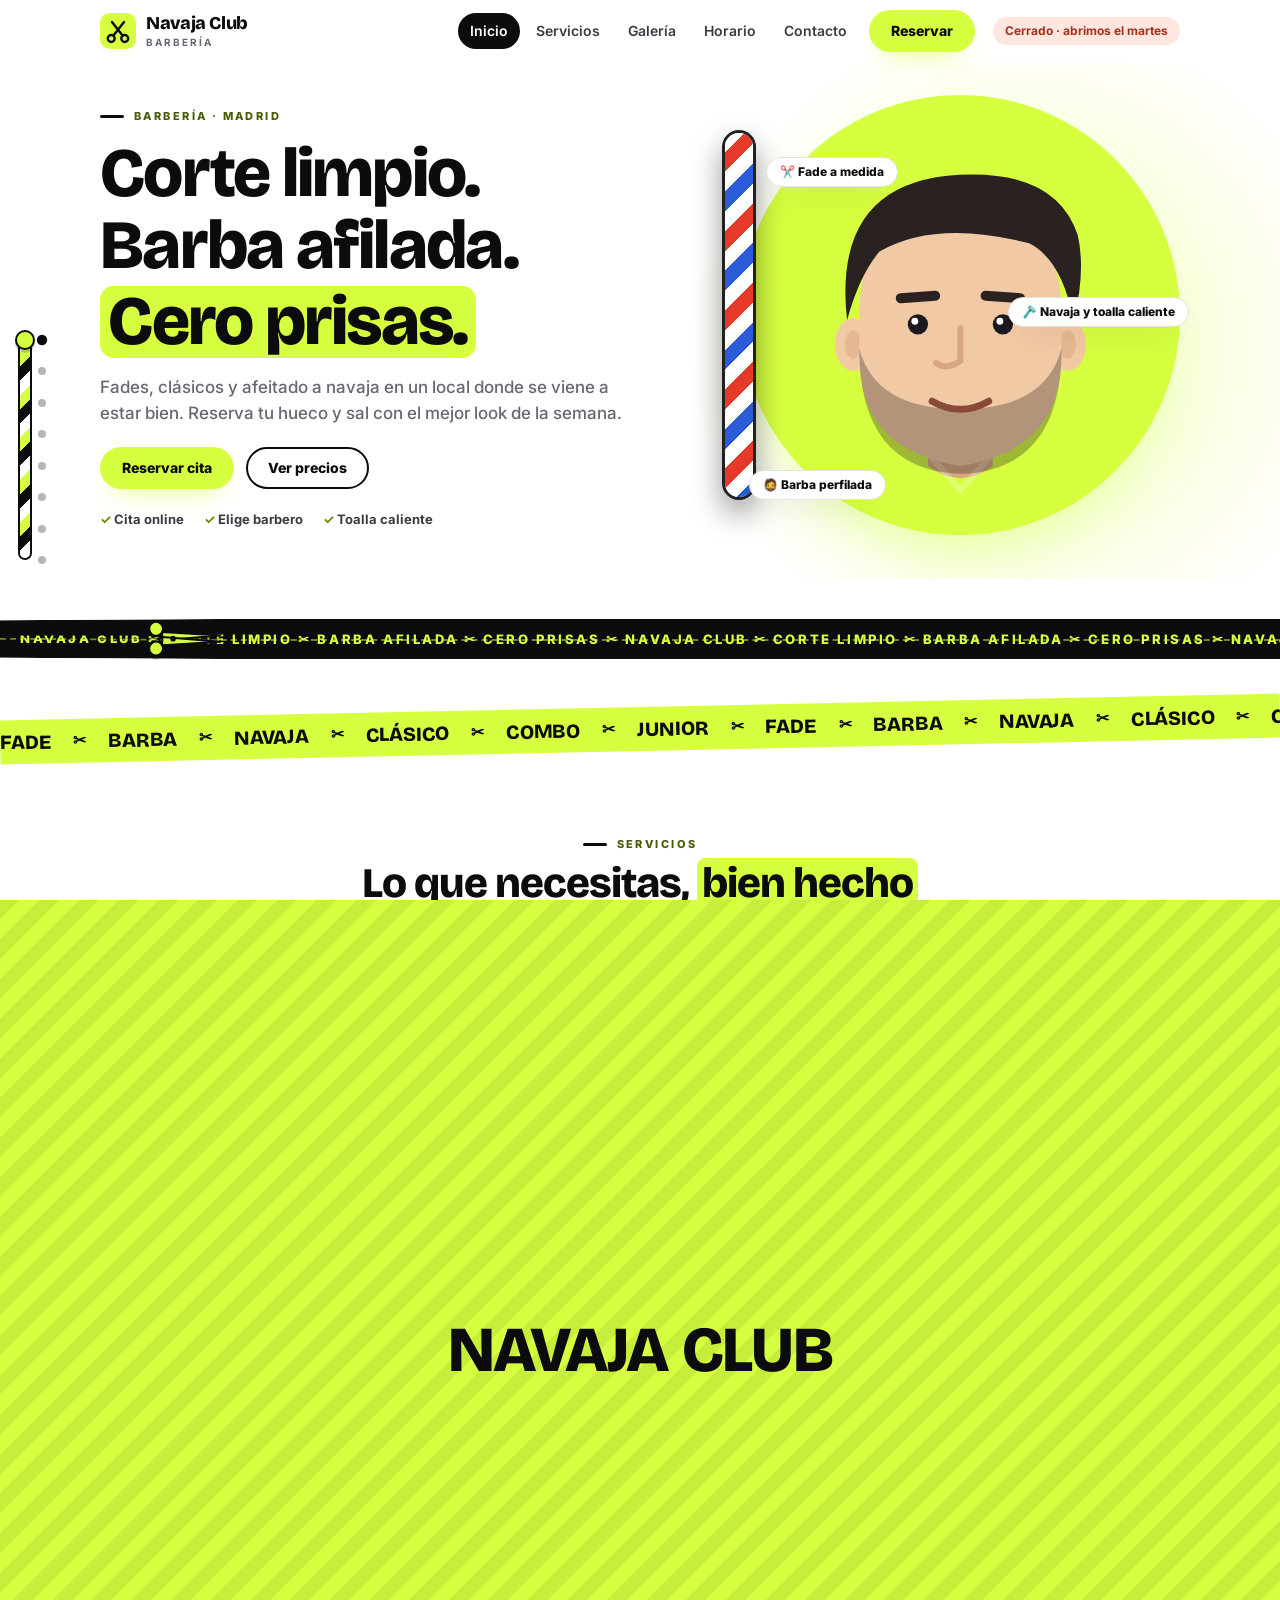
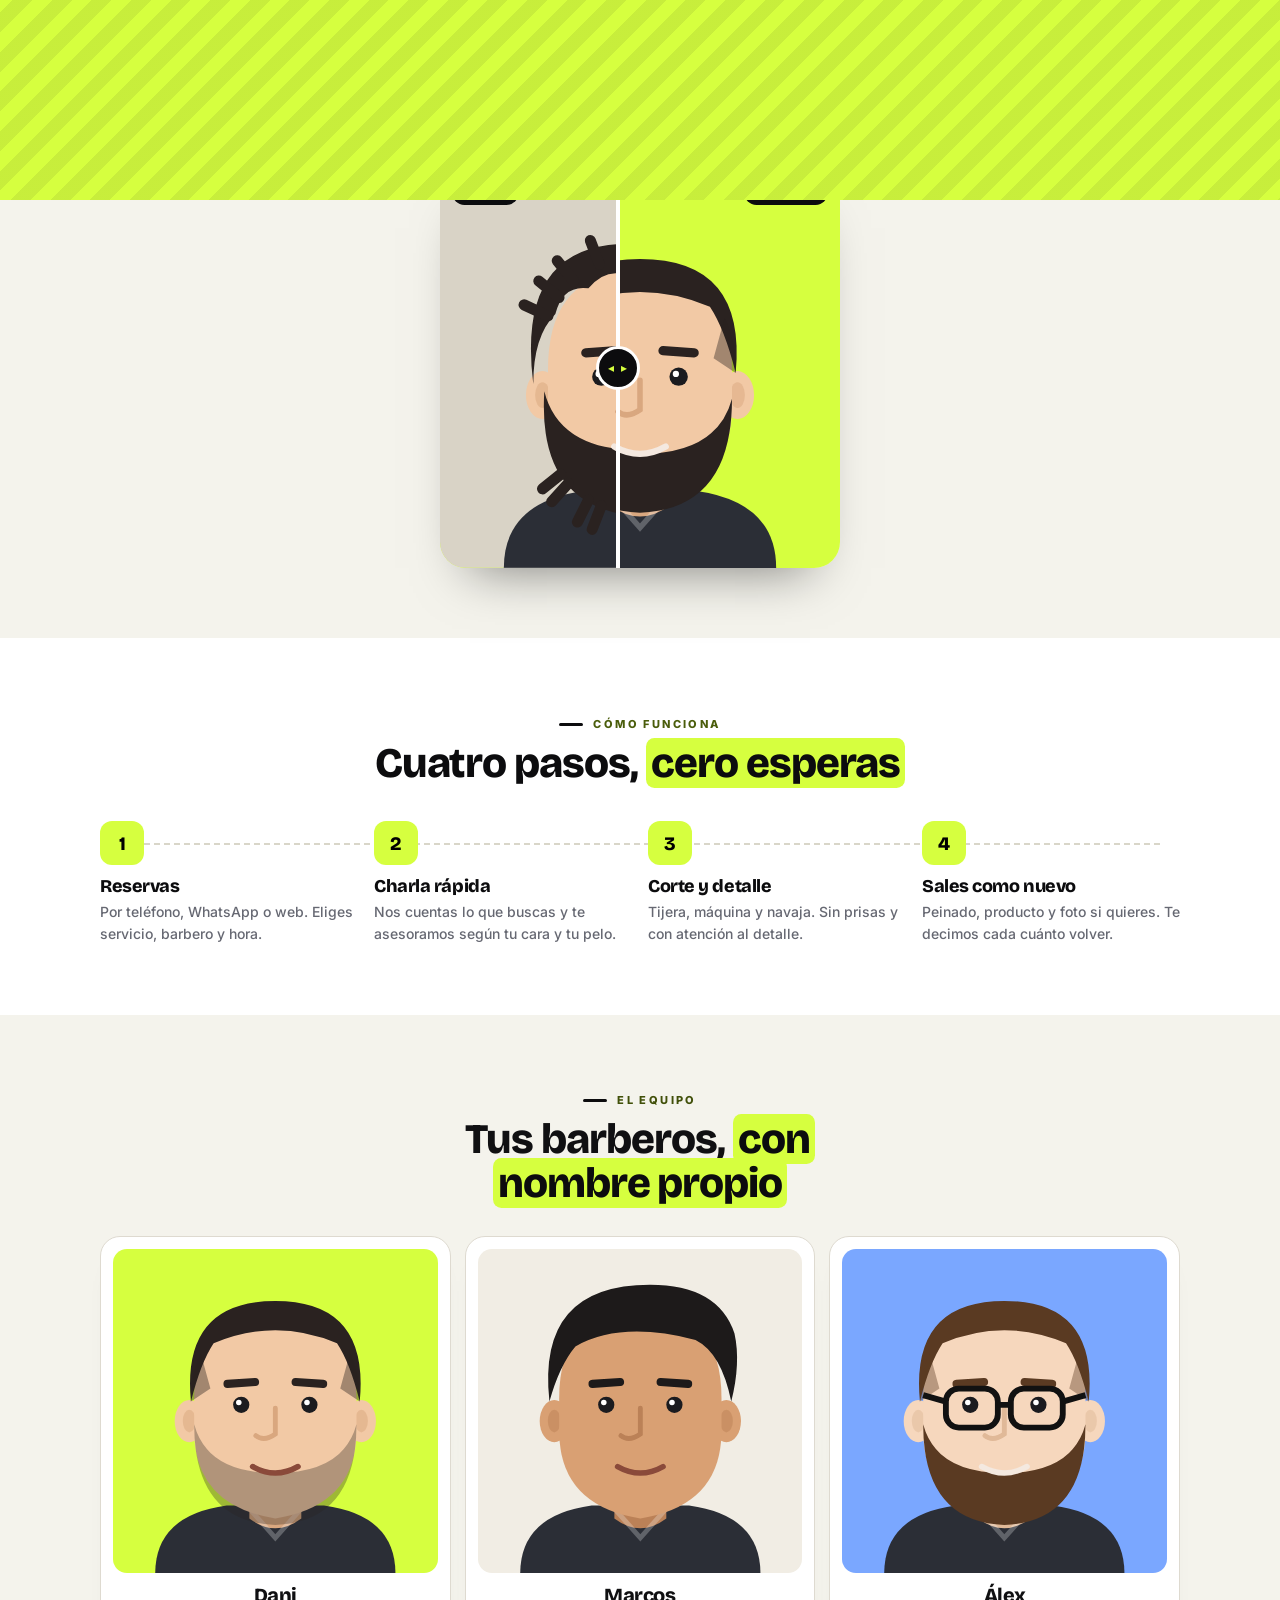
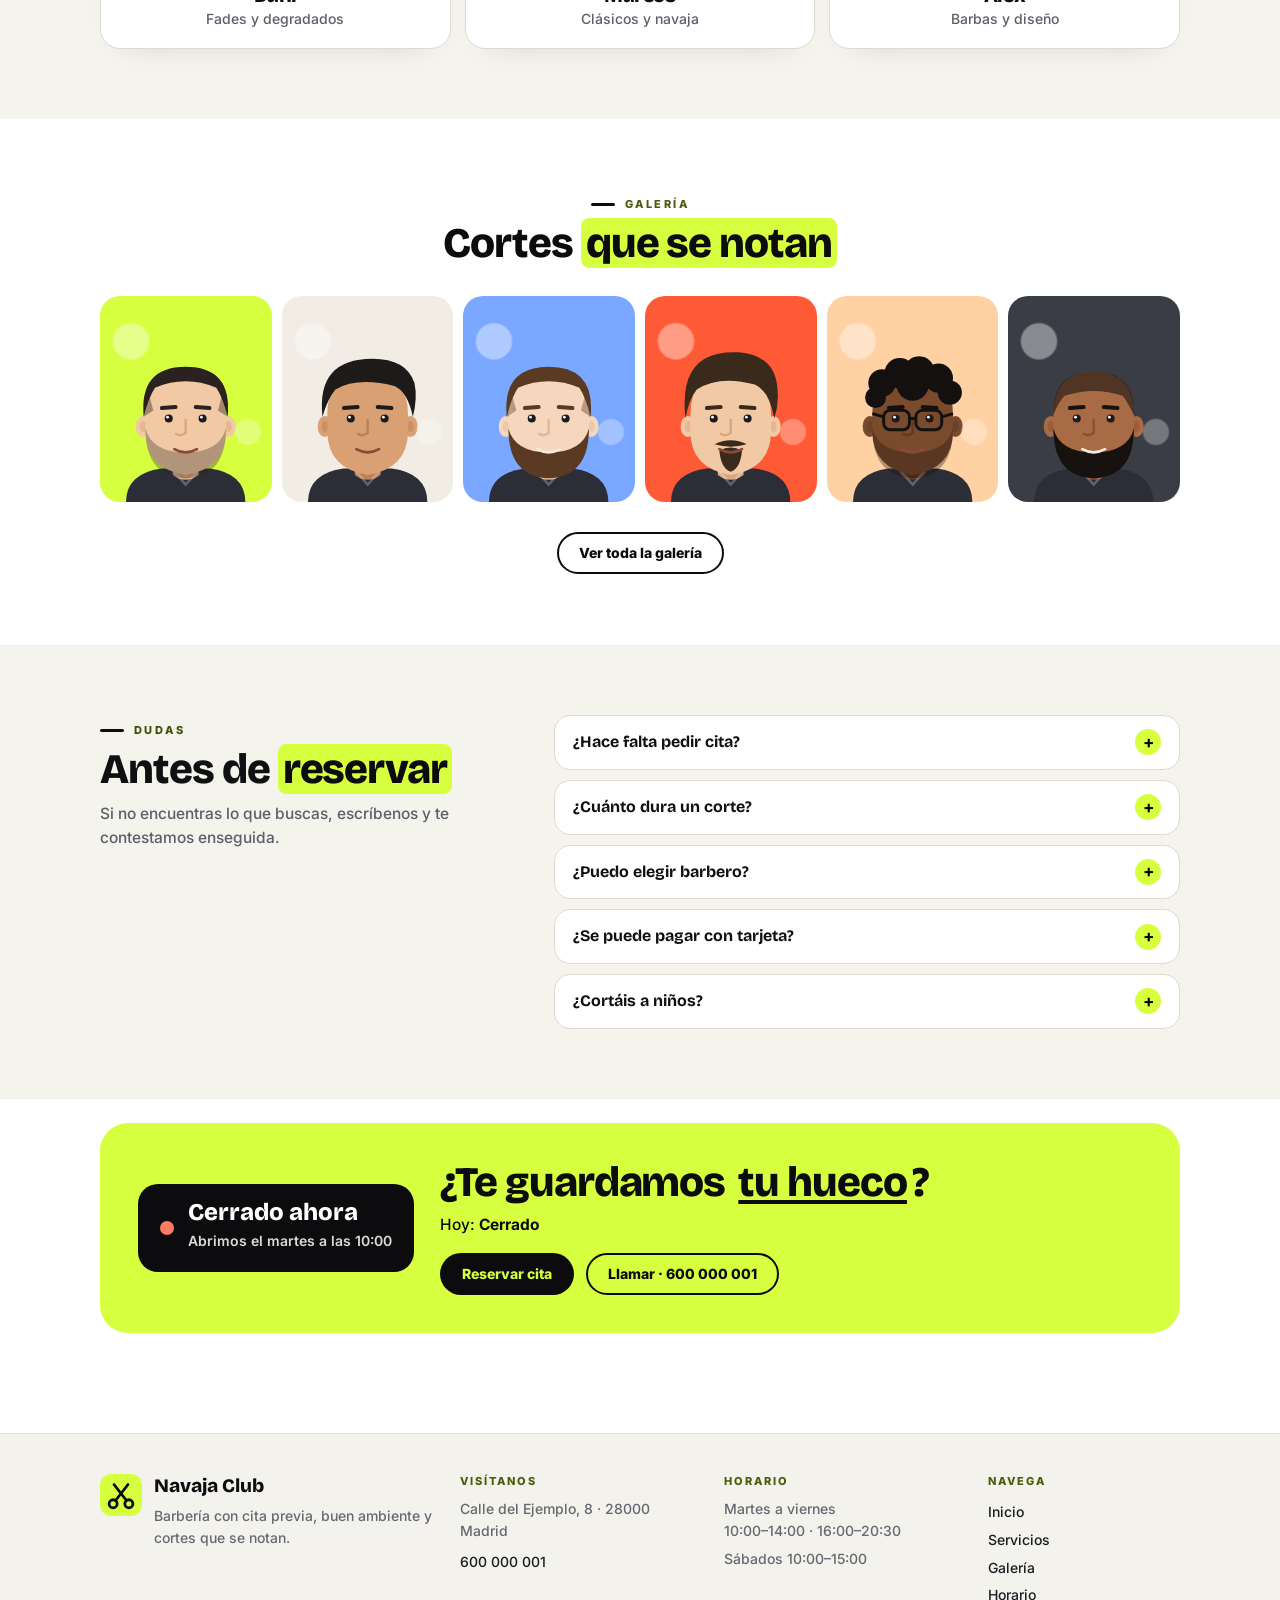
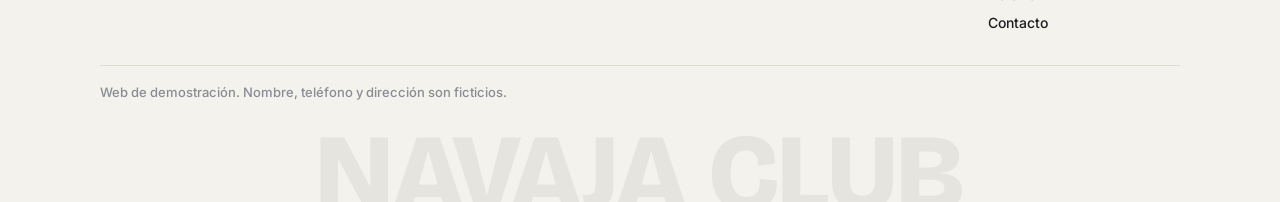
==== commit a0e7943a: "Cabezas que miran al puntero, tijeras que cortan la cinta, poste interactivo y transiciones entre pá" ====
--- a/index.html
+++ b/index.html
@@ -9,6 +9,7 @@
 <link rel="preconnect" href="https://fonts.googleapis.com"><link rel="preconnect" href="https://fonts.gstatic.com" crossorigin>
 <link href="https://fonts.googleapis.com/css2?family=Bricolage+Grotesque:opsz,wght@12..96,500;12..96,700;12..96,800&family=Inter:wght@400;500;600;700;800&display=swap" rel="stylesheet">
 <link rel="stylesheet" href="styles.css?v=1">
+<script>try{if(!window.CSSViewTransitionRule&&sessionStorage.getItem("nvgo")){document.documentElement.classList.add("arrive")}}catch(e){}</script>
 </head><body data-page="inicio">
 <a class="skip" href="#main">Saltar al contenido</a>
 <header class="bar"><div class="wrap bar-in">
@@ -27,8 +28,9 @@
 <div class="cta reveal"><a class="btn btn-lime" href="contacto.html">Reservar cita</a><a class="btn btn-ghost" href="servicios.html">Ver precios</a></div>
 <ul class="mini reveal"><li>Cita online</li><li>Elige barbero</li><li>Toalla caliente</li></ul></div>
 <div class="hero-vis"><div class="pole" aria-hidden="true"><i></i></div>
-<div class="disc"><div class="par"><svg class="man " viewBox="0 0 200 200" role="img" aria-label="Barbero ilustrado"><path d="M26 200 q0 -36 44 -42 h60 q44 6 44 42z" fill="#d6ff3f"/><path d="M84 140 h32 v26 q-16 12 -32 0z" fill="#d9a77f"/><path d="M84 160 l16 18 l16 -18" fill="none" stroke="#ffffff" stroke-opacity=".25" stroke-width="3"/><ellipse cx="47" cy="106" rx="9" ry="13" fill="#f2c9a5"/><ellipse cx="47" cy="106" rx="4" ry="7" fill="#d9a77f" opacity=".5"/><ellipse cx="153" cy="106" rx="9" ry="13" fill="#f2c9a5"/><ellipse cx="153" cy="106" rx="4" ry="7" fill="#d9a77f" opacity=".5"/><path d="M50 92 q0 -54 50 -54 q50 0 50 54 v20 q0 46 -50 54 q-50 -8 -50 -54z" fill="#f2c9a5"/><path d="M44 94 q-8 -72 62 -72 q42 0 52 30 q4 18 -2 42 q-6 -30 -22 -38 q-46 -12 -74 4 q-10 12 -16 34z" fill="#2a2220"/><path d="M50 108 q0 60 50 62 q50 -2 50 -62 q-8 30 -50 30 q-42 0 -50 -30z" fill="#2a2220" opacity=".32"/><rect x="68" y="80" width="22" height="5" rx="2.5" fill="#2a2220" transform="rotate(-4 79 82)"/><rect x="110" y="80" width="22" height="5" rx="2.5" fill="#2a2220" transform="rotate(4 121 82)"/><g class="eye"><circle cx="79" cy="96" r="5" fill="#1b1b1f"/><circle cx="77.5" cy="94.5" r="1.7" fill="#fff"/></g><g class="eye"><circle cx="121" cy="96" r="5" fill="#1b1b1f"/><circle cx="119.5" cy="94.5" r="1.7" fill="#fff"/></g><path d="M100 98 v16 q-7 5 -12 1" fill="none" stroke="#d9a77f" stroke-width="3" stroke-linecap="round"/><path d="M86 134 q14 8 28 0" fill="none" stroke="#8a4a3a" stroke-width="3.4" stroke-linecap="round"/></svg></div></div>
+<div class="disc"><div class="par"><svg class="man " viewBox="0 0 200 200" role="img" aria-label="Barbero ilustrado"><path d="M26 200 q0 -36 44 -42 h60 q44 6 44 42z" fill="#d6ff3f"/><path d="M84 140 h32 v26 q-16 12 -32 0z" fill="#d9a77f"/><path d="M84 160 l16 18 l16 -18" fill="none" stroke="#ffffff" stroke-opacity=".25" stroke-width="3"/><g class="hd"><ellipse cx="47" cy="106" rx="9" ry="13" fill="#f2c9a5"/><ellipse cx="47" cy="106" rx="4" ry="7" fill="#d9a77f" opacity=".5"/><ellipse cx="153" cy="106" rx="9" ry="13" fill="#f2c9a5"/><ellipse cx="153" cy="106" rx="4" ry="7" fill="#d9a77f" opacity=".5"/><path d="M50 92 q0 -54 50 -54 q50 0 50 54 v20 q0 46 -50 54 q-50 -8 -50 -54z" fill="#f2c9a5"/><g class="hr"><path d="M44 94 q-8 -72 62 -72 q42 0 52 30 q4 18 -2 42 q-6 -30 -22 -38 q-46 -12 -74 4 q-10 12 -16 34z" fill="#2a2220"/></g><g class="br"><path d="M50 108 q0 60 50 62 q50 -2 50 -62 q-8 30 -50 30 q-42 0 -50 -30z" fill="#2a2220" opacity=".32"/></g><rect x="68" y="80" width="22" height="5" rx="2.5" fill="#2a2220" transform="rotate(-4 79 82)"/><rect x="110" y="80" width="22" height="5" rx="2.5" fill="#2a2220" transform="rotate(4 121 82)"/><g class="eye"><g class="pp"><circle cx="79" cy="96" r="5" fill="#1b1b1f"/><circle cx="77.5" cy="94.5" r="1.7" fill="#fff"/></g></g><g class="eye"><g class="pp"><circle cx="121" cy="96" r="5" fill="#1b1b1f"/><circle cx="119.5" cy="94.5" r="1.7" fill="#fff"/></g></g><path d="M100 98 v16 q-7 5 -12 1" fill="none" stroke="#d9a77f" stroke-width="3" stroke-linecap="round"/><path d="M86 134 q14 8 28 0" fill="none" stroke="#8a4a3a" stroke-width="3.4" stroke-linecap="round"/></g></svg></div></div>
 <span class="chip c1">✂️ Fade a medida</span><span class="chip c2">🪒 Navaja y toalla caliente</span><span class="chip c3">🧔 Barba perfilada</span></div></div></section>
+<div class="cut" data-cut aria-hidden="true"><div class="rib full"><span>NAVAJA CLUB ✂ CORTE LIMPIO ✂ BARBA AFILADA ✂ CERO PRISAS ✂ NAVAJA CLUB ✂ CORTE LIMPIO ✂ BARBA AFILADA ✂ CERO PRISAS ✂ NAVAJA CLUB ✂ CORTE LIMPIO ✂ BARBA AFILADA ✂ CERO PRISAS ✂ </span></div><div class="rib top"><span>NAVAJA CLUB ✂ CORTE LIMPIO ✂ BARBA AFILADA ✂ CERO PRISAS ✂ NAVAJA CLUB ✂ CORTE LIMPIO ✂ BARBA AFILADA ✂ CERO PRISAS ✂ NAVAJA CLUB ✂ CORTE LIMPIO ✂ BARBA AFILADA ✂ CERO PRISAS ✂ </span></div><div class="rib bot"><span>NAVAJA CLUB ✂ CORTE LIMPIO ✂ BARBA AFILADA ✂ CERO PRISAS ✂ NAVAJA CLUB ✂ CORTE LIMPIO ✂ BARBA AFILADA ✂ CERO PRISAS ✂ NAVAJA CLUB ✂ CORTE LIMPIO ✂ BARBA AFILADA ✂ CERO PRISAS ✂ </span></div><svg class="scis" viewBox="0 0 66 40"><g class="bl a"><circle cx="8" cy="11" r="6" fill="#d6ff3f" stroke="#0c0c0e" stroke-width="2"/><path d="M13 14 L62 19.2 L13 21z" fill="#d6ff3f" stroke="#0c0c0e" stroke-width="1.6" stroke-linejoin="round"/></g><g class="bl b"><circle cx="8" cy="29" r="6" fill="#d6ff3f" stroke="#0c0c0e" stroke-width="2"/><path d="M13 26 L62 20.8 L13 19z" fill="#d6ff3f" stroke="#0c0c0e" stroke-width="1.6" stroke-linejoin="round"/></g><circle cx="22" cy="20" r="2.4" fill="#0c0c0e"/></svg></div>
 <div class="marquee" aria-hidden="true"><div class="mq"><span>Fade</span><i>✂</i><span>Barba</span><i>✂</i><span>Navaja</span><i>✂</i><span>Clásico</span><i>✂</i><span>Combo</span><i>✂</i><span>Junior</span><i>✂</i><span>Fade</span><i>✂</i><span>Barba</span><i>✂</i><span>Navaja</span><i>✂</i><span>Clásico</span><i>✂</i><span>Combo</span><i>✂</i><span>Junior</span><i>✂</i><span>Fade</span><i>✂</i><span>Barba</span><i>✂</i><span>Navaja</span><i>✂</i><span>Clásico</span><i>✂</i><span>Combo</span><i>✂</i><span>Junior</span><i>✂</i><span>Fade</span><i>✂</i><span>Barba</span><i>✂</i><span>Navaja</span><i>✂</i><span>Clásico</span><i>✂</i><span>Combo</span><i>✂</i><span>Junior</span><i>✂</i></div></div>
 
 <section class="sec"><div class="wrap">
@@ -40,8 +42,8 @@
 <section class="sec paper"><div class="wrap">
 <header class="sec-h reveal"><p class="eyebrow">El cambio</p><h2>De pelo y barba sueltos <em>a look afilado</em></h2><p>Arrastra la línea para ver la diferencia.</p></header>
 <div class="ba reveal" data-ba>
-<div class="ba-img after" style="--bg:#d6ff3f"><svg class="man " viewBox="0 0 200 200" role="img" aria-label="Después"><path d="M26 200 q0 -36 44 -42 h60 q44 6 44 42z" fill="#2b2e36"/><path d="M84 140 h32 v26 q-16 12 -32 0z" fill="#d9a77f"/><path d="M84 160 l16 18 l16 -18" fill="none" stroke="#ffffff" stroke-opacity=".25" stroke-width="3"/><ellipse cx="47" cy="106" rx="9" ry="13" fill="#f2c9a5"/><ellipse cx="47" cy="106" rx="4" ry="7" fill="#d9a77f" opacity=".5"/><ellipse cx="153" cy="106" rx="9" ry="13" fill="#f2c9a5"/><ellipse cx="153" cy="106" rx="4" ry="7" fill="#d9a77f" opacity=".5"/><path d="M50 92 q0 -54 50 -54 q50 0 50 54 v20 q0 46 -50 54 q-50 -8 -50 -54z" fill="#f2c9a5"/><path d="M48 94 q-6 -62 52 -62 q58 0 52 62 q-6 -24 -14 -36 q-38 -16 -76 0 q-8 12 -14 36z" fill="#2a2220"/><path d="M48 94 q0 -18 6 -30 l6 22z M152 94 q0 -18 -6 -30 l-6 22z" fill="#2a2220" opacity=".4"/><path d="M50 108 q0 60 50 62 q50 -2 50 -62 q-8 30 -50 30 q-42 0 -50 -30z" fill="#2a2220"/><rect x="68" y="80" width="22" height="5" rx="2.5" fill="#2a2220" transform="rotate(-4 79 82)"/><rect x="110" y="80" width="22" height="5" rx="2.5" fill="#2a2220" transform="rotate(4 121 82)"/><g class="eye"><circle cx="79" cy="96" r="5" fill="#1b1b1f"/><circle cx="77.5" cy="94.5" r="1.7" fill="#fff"/></g><g class="eye"><circle cx="121" cy="96" r="5" fill="#1b1b1f"/><circle cx="119.5" cy="94.5" r="1.7" fill="#fff"/></g><path d="M100 98 v16 q-7 5 -12 1" fill="none" stroke="#d9a77f" stroke-width="3" stroke-linecap="round"/><path d="M86 134 q14 8 28 0" fill="none" stroke="#f4e9e0" stroke-width="3.4" stroke-linecap="round"/></svg><span class="ba-tag">Después</span></div>
-<div class="ba-img before" style="--bg:#d9d3c6"><svg class="man " viewBox="0 0 200 200" role="img" aria-label="Antes"><path d="M26 200 q0 -36 44 -42 h60 q44 6 44 42z" fill="#2b2e36"/><path d="M84 140 h32 v26 q-16 12 -32 0z" fill="#d9a77f"/><path d="M84 160 l16 18 l16 -18" fill="none" stroke="#ffffff" stroke-opacity=".25" stroke-width="3"/><ellipse cx="47" cy="106" rx="9" ry="13" fill="#f2c9a5"/><ellipse cx="47" cy="106" rx="4" ry="7" fill="#d9a77f" opacity=".5"/><ellipse cx="153" cy="106" rx="9" ry="13" fill="#f2c9a5"/><ellipse cx="153" cy="106" rx="4" ry="7" fill="#d9a77f" opacity=".5"/><path d="M50 92 q0 -54 50 -54 q50 0 50 54 v20 q0 46 -50 54 q-50 -8 -50 -54z" fill="#f2c9a5"/><path d="M42 100 q-10 -80 58 -76 q62 -2 58 76 q-4 -30 -14 -40 q-6 -14 -20 -10 q-8 -14 -26 -6 q-14 -10 -26 4 q-14 -2 -18 14 q-12 12 -12 38z" fill="#2a2220"/><path d="M94 30 l-2 -14" stroke="#2a2220" stroke-width="6" stroke-linecap="round"/><path d="M110 31 l3 -14" stroke="#2a2220" stroke-width="6" stroke-linecap="round"/><path d="M92 31 l-2 -14" stroke="#2a2220" stroke-width="6" stroke-linecap="round"/><path d="M95 30 l-1 -14" stroke="#2a2220" stroke-width="6" stroke-linecap="round"/><path d="M64 44 l-9 -11" stroke="#2a2220" stroke-width="6" stroke-linecap="round"/><path d="M50 63 l-13 -6" stroke="#2a2220" stroke-width="6" stroke-linecap="round"/><path d="M154 73 l13 -4" stroke="#2a2220" stroke-width="6" stroke-linecap="round"/><path d="M78 35 l-5 -13" stroke="#2a2220" stroke-width="6" stroke-linecap="round"/><path d="M103 30 l1 -14" stroke="#2a2220" stroke-width="6" stroke-linecap="round"/><path d="M56 53 l-11 -9" stroke="#2a2220" stroke-width="6" stroke-linecap="round"/><path d="M48 104 q-4 64 52 68 q56 -4 52 -68 q-8 32 -52 32 q-44 0 -52 -32z" fill="#2a2220"/><path d="M108 169 l2 14" stroke="#2a2220" stroke-width="6" stroke-linecap="round"/><path d="M104 170 l1 14" stroke="#2a2220" stroke-width="6" stroke-linecap="round"/><path d="M112 169 l3 14" stroke="#2a2220" stroke-width="6" stroke-linecap="round"/><path d="M146 146 l10 7" stroke="#2a2220" stroke-width="6" stroke-linecap="round"/><path d="M145 146 l10 8" stroke="#2a2220" stroke-width="6" stroke-linecap="round"/><path d="M72 163 l-6 12" stroke="#2a2220" stroke-width="6" stroke-linecap="round"/><path d="M79 166 l-5 13" stroke="#2a2220" stroke-width="6" stroke-linecap="round"/><path d="M57 149 l-10 8" stroke="#2a2220" stroke-width="6" stroke-linecap="round"/><path d="M122 165 l5 13" stroke="#2a2220" stroke-width="6" stroke-linecap="round"/><path d="M145 146 l10 8" stroke="#2a2220" stroke-width="6" stroke-linecap="round"/><path d="M127 163 l6 12" stroke="#2a2220" stroke-width="6" stroke-linecap="round"/><path d="M61 154 l-9 10" stroke="#2a2220" stroke-width="6" stroke-linecap="round"/><path d="M107 170 l2 14" stroke="#2a2220" stroke-width="6" stroke-linecap="round"/><path d="M117 167 l4 13" stroke="#2a2220" stroke-width="6" stroke-linecap="round"/><rect x="68" y="80" width="22" height="5" rx="2.5" fill="#2a2220" transform="rotate(-4 79 82)"/><rect x="110" y="80" width="22" height="5" rx="2.5" fill="#2a2220" transform="rotate(4 121 82)"/><g class="eye"><circle cx="79" cy="96" r="5" fill="#1b1b1f"/><circle cx="77.5" cy="94.5" r="1.7" fill="#fff"/></g><g class="eye"><circle cx="121" cy="96" r="5" fill="#1b1b1f"/><circle cx="119.5" cy="94.5" r="1.7" fill="#fff"/></g><path d="M100 98 v16 q-7 5 -12 1" fill="none" stroke="#d9a77f" stroke-width="3" stroke-linecap="round"/><path d="M86 134 q14 8 28 0" fill="none" stroke="#f4e9e0" stroke-width="3.4" stroke-linecap="round"/></svg><span class="ba-tag">Antes</span></div>
+<div class="ba-img after" style="--bg:#d6ff3f"><svg class="man " viewBox="0 0 200 200" role="img" aria-label="Después"><path d="M26 200 q0 -36 44 -42 h60 q44 6 44 42z" fill="#2b2e36"/><path d="M84 140 h32 v26 q-16 12 -32 0z" fill="#d9a77f"/><path d="M84 160 l16 18 l16 -18" fill="none" stroke="#ffffff" stroke-opacity=".25" stroke-width="3"/><g class="hd"><ellipse cx="47" cy="106" rx="9" ry="13" fill="#f2c9a5"/><ellipse cx="47" cy="106" rx="4" ry="7" fill="#d9a77f" opacity=".5"/><ellipse cx="153" cy="106" rx="9" ry="13" fill="#f2c9a5"/><ellipse cx="153" cy="106" rx="4" ry="7" fill="#d9a77f" opacity=".5"/><path d="M50 92 q0 -54 50 -54 q50 0 50 54 v20 q0 46 -50 54 q-50 -8 -50 -54z" fill="#f2c9a5"/><g class="hr"><path d="M48 94 q-6 -62 52 -62 q58 0 52 62 q-6 -24 -14 -36 q-38 -16 -76 0 q-8 12 -14 36z" fill="#2a2220"/><path d="M48 94 q0 -18 6 -30 l6 22z M152 94 q0 -18 -6 -30 l-6 22z" fill="#2a2220" opacity=".4"/></g><g class="br"><path d="M50 108 q0 60 50 62 q50 -2 50 -62 q-8 30 -50 30 q-42 0 -50 -30z" fill="#2a2220"/></g><rect x="68" y="80" width="22" height="5" rx="2.5" fill="#2a2220" transform="rotate(-4 79 82)"/><rect x="110" y="80" width="22" height="5" rx="2.5" fill="#2a2220" transform="rotate(4 121 82)"/><g class="eye"><g class="pp"><circle cx="79" cy="96" r="5" fill="#1b1b1f"/><circle cx="77.5" cy="94.5" r="1.7" fill="#fff"/></g></g><g class="eye"><g class="pp"><circle cx="121" cy="96" r="5" fill="#1b1b1f"/><circle cx="119.5" cy="94.5" r="1.7" fill="#fff"/></g></g><path d="M100 98 v16 q-7 5 -12 1" fill="none" stroke="#d9a77f" stroke-width="3" stroke-linecap="round"/><path d="M86 134 q14 8 28 0" fill="none" stroke="#f4e9e0" stroke-width="3.4" stroke-linecap="round"/></g></svg><span class="ba-tag">Después</span></div>
+<div class="ba-img before" style="--bg:#d9d3c6"><svg class="man " viewBox="0 0 200 200" role="img" aria-label="Antes"><path d="M26 200 q0 -36 44 -42 h60 q44 6 44 42z" fill="#2b2e36"/><path d="M84 140 h32 v26 q-16 12 -32 0z" fill="#d9a77f"/><path d="M84 160 l16 18 l16 -18" fill="none" stroke="#ffffff" stroke-opacity=".25" stroke-width="3"/><g class="hd"><ellipse cx="47" cy="106" rx="9" ry="13" fill="#f2c9a5"/><ellipse cx="47" cy="106" rx="4" ry="7" fill="#d9a77f" opacity=".5"/><ellipse cx="153" cy="106" rx="9" ry="13" fill="#f2c9a5"/><ellipse cx="153" cy="106" rx="4" ry="7" fill="#d9a77f" opacity=".5"/><path d="M50 92 q0 -54 50 -54 q50 0 50 54 v20 q0 46 -50 54 q-50 -8 -50 -54z" fill="#f2c9a5"/><g class="hr"><path d="M42 100 q-10 -80 58 -76 q62 -2 58 76 q-4 -30 -14 -40 q-6 -14 -20 -10 q-8 -14 -26 -6 q-14 -10 -26 4 q-14 -2 -18 14 q-12 12 -12 38z" fill="#2a2220"/><path d="M94 30 l-2 -14" stroke="#2a2220" stroke-width="6" stroke-linecap="round"/><path d="M110 31 l3 -14" stroke="#2a2220" stroke-width="6" stroke-linecap="round"/><path d="M92 31 l-2 -14" stroke="#2a2220" stroke-width="6" stroke-linecap="round"/><path d="M95 30 l-1 -14" stroke="#2a2220" stroke-width="6" stroke-linecap="round"/><path d="M64 44 l-9 -11" stroke="#2a2220" stroke-width="6" stroke-linecap="round"/><path d="M50 63 l-13 -6" stroke="#2a2220" stroke-width="6" stroke-linecap="round"/><path d="M154 73 l13 -4" stroke="#2a2220" stroke-width="6" stroke-linecap="round"/><path d="M78 35 l-5 -13" stroke="#2a2220" stroke-width="6" stroke-linecap="round"/><path d="M103 30 l1 -14" stroke="#2a2220" stroke-width="6" stroke-linecap="round"/><path d="M56 53 l-11 -9" stroke="#2a2220" stroke-width="6" stroke-linecap="round"/></g><g class="br"><path d="M48 104 q-4 64 52 68 q56 -4 52 -68 q-8 32 -52 32 q-44 0 -52 -32z" fill="#2a2220"/><path d="M108 169 l2 14" stroke="#2a2220" stroke-width="6" stroke-linecap="round"/><path d="M104 170 l1 14" stroke="#2a2220" stroke-width="6" stroke-linecap="round"/><path d="M112 169 l3 14" stroke="#2a2220" stroke-width="6" stroke-linecap="round"/><path d="M146 146 l10 7" stroke="#2a2220" stroke-width="6" stroke-linecap="round"/><path d="M145 146 l10 8" stroke="#2a2220" stroke-width="6" stroke-linecap="round"/><path d="M72 163 l-6 12" stroke="#2a2220" stroke-width="6" stroke-linecap="round"/><path d="M79 166 l-5 13" stroke="#2a2220" stroke-width="6" stroke-linecap="round"/><path d="M57 149 l-10 8" stroke="#2a2220" stroke-width="6" stroke-linecap="round"/><path d="M122 165 l5 13" stroke="#2a2220" stroke-width="6" stroke-linecap="round"/><path d="M145 146 l10 8" stroke="#2a2220" stroke-width="6" stroke-linecap="round"/><path d="M127 163 l6 12" stroke="#2a2220" stroke-width="6" stroke-linecap="round"/><path d="M61 154 l-9 10" stroke="#2a2220" stroke-width="6" stroke-linecap="round"/><path d="M107 170 l2 14" stroke="#2a2220" stroke-width="6" stroke-linecap="round"/><path d="M117 167 l4 13" stroke="#2a2220" stroke-width="6" stroke-linecap="round"/></g><rect x="68" y="80" width="22" height="5" rx="2.5" fill="#2a2220" transform="rotate(-4 79 82)"/><rect x="110" y="80" width="22" height="5" rx="2.5" fill="#2a2220" transform="rotate(4 121 82)"/><g class="eye"><g class="pp"><circle cx="79" cy="96" r="5" fill="#1b1b1f"/><circle cx="77.5" cy="94.5" r="1.7" fill="#fff"/></g></g><g class="eye"><g class="pp"><circle cx="121" cy="96" r="5" fill="#1b1b1f"/><circle cx="119.5" cy="94.5" r="1.7" fill="#fff"/></g></g><path d="M100 98 v16 q-7 5 -12 1" fill="none" stroke="#d9a77f" stroke-width="3" stroke-linecap="round"/><path d="M86 134 q14 8 28 0" fill="none" stroke="#f4e9e0" stroke-width="3.4" stroke-linecap="round"/></g></svg><span class="ba-tag">Antes</span></div>
 <button class="ba-handle" aria-label="Deslizar para comparar" role="slider" aria-valuemin="0" aria-valuemax="100" aria-valuenow="50"><span></span></button>
 </div></div></section>
 
@@ -51,11 +53,11 @@
 
 <section class="sec paper"><div class="wrap">
 <header class="sec-h reveal"><p class="eyebrow">El equipo</p><h2>Tus barberos, <em>con nombre propio</em></h2></header>
-<div class="team"><div class="member reveal" style="--bg:#d6ff3f"><svg class="man " viewBox="0 0 200 200" role="img" aria-label="Retrato de Dani"><path d="M26 200 q0 -36 44 -42 h60 q44 6 44 42z" fill="#2b2e36"/><path d="M84 140 h32 v26 q-16 12 -32 0z" fill="#d9a77f"/><path d="M84 160 l16 18 l16 -18" fill="none" stroke="#ffffff" stroke-opacity=".25" stroke-width="3"/><ellipse cx="47" cy="106" rx="9" ry="13" fill="#f2c9a5"/><ellipse cx="47" cy="106" rx="4" ry="7" fill="#d9a77f" opacity=".5"/><ellipse cx="153" cy="106" rx="9" ry="13" fill="#f2c9a5"/><ellipse cx="153" cy="106" rx="4" ry="7" fill="#d9a77f" opacity=".5"/><path d="M50 92 q0 -54 50 -54 q50 0 50 54 v20 q0 46 -50 54 q-50 -8 -50 -54z" fill="#f2c9a5"/><path d="M48 94 q-6 -62 52 -62 q58 0 52 62 q-6 -24 -14 -36 q-38 -16 -76 0 q-8 12 -14 36z" fill="#2a2220"/><path d="M48 94 q0 -18 6 -30 l6 22z M152 94 q0 -18 -6 -30 l-6 22z" fill="#2a2220" opacity=".4"/><path d="M50 108 q0 60 50 62 q50 -2 50 -62 q-8 30 -50 30 q-42 0 -50 -30z" fill="#2a2220" opacity=".32"/><rect x="68" y="80" width="22" height="5" rx="2.5" fill="#2a2220" transform="rotate(-4 79 82)"/><rect x="110" y="80" width="22" height="5" rx="2.5" fill="#2a2220" transform="rotate(4 121 82)"/><g class="eye"><circle cx="79" cy="96" r="5" fill="#1b1b1f"/><circle cx="77.5" cy="94.5" r="1.7" fill="#fff"/></g><g class="eye"><circle cx="121" cy="96" r="5" fill="#1b1b1f"/><circle cx="119.5" cy="94.5" r="1.7" fill="#fff"/></g><path d="M100 98 v16 q-7 5 -12 1" fill="none" stroke="#d9a77f" stroke-width="3" stroke-linecap="round"/><path d="M86 134 q14 8 28 0" fill="none" stroke="#8a4a3a" stroke-width="3.4" stroke-linecap="round"/></svg><h3>Dani</h3><p>Fades y degradados</p></div><div class="member reveal" style="--bg:#f1ede4"><svg class="man " viewBox="0 0 200 200" role="img" aria-label="Retrato de Marcos"><path d="M26 200 q0 -36 44 -42 h60 q44 6 44 42z" fill="#2b2e36"/><path d="M84 140 h32 v26 q-16 12 -32 0z" fill="#bb8157"/><path d="M84 160 l16 18 l16 -18" fill="none" stroke="#ffffff" stroke-opacity=".25" stroke-width="3"/><ellipse cx="47" cy="106" rx="9" ry="13" fill="#d9a073"/><ellipse cx="47" cy="106" rx="4" ry="7" fill="#bb8157" opacity=".5"/><ellipse cx="153" cy="106" rx="9" ry="13" fill="#d9a073"/><ellipse cx="153" cy="106" rx="4" ry="7" fill="#bb8157" opacity=".5"/><path d="M50 92 q0 -54 50 -54 q50 0 50 54 v20 q0 46 -50 54 q-50 -8 -50 -54z" fill="#d9a073"/><path d="M44 94 q-8 -72 62 -72 q42 0 52 30 q4 18 -2 42 q-6 -30 -22 -38 q-46 -12 -74 4 q-10 12 -16 34z" fill="#1d1a1a"/><rect x="68" y="80" width="22" height="5" rx="2.5" fill="#1d1a1a" transform="rotate(-4 79 82)"/><rect x="110" y="80" width="22" height="5" rx="2.5" fill="#1d1a1a" transform="rotate(4 121 82)"/><g class="eye"><circle cx="79" cy="96" r="5" fill="#1b1b1f"/><circle cx="77.5" cy="94.5" r="1.7" fill="#fff"/></g><g class="eye"><circle cx="121" cy="96" r="5" fill="#1b1b1f"/><circle cx="119.5" cy="94.5" r="1.7" fill="#fff"/></g><path d="M100 98 v16 q-7 5 -12 1" fill="none" stroke="#bb8157" stroke-width="3" stroke-linecap="round"/><path d="M86 134 q14 8 28 0" fill="none" stroke="#8a4a3a" stroke-width="3.4" stroke-linecap="round"/></svg><h3>Marcos</h3><p>Clásicos y navaja</p></div><div class="member reveal" style="--bg:#7aa7ff"><svg class="man " viewBox="0 0 200 200" role="img" aria-label="Retrato de Álex"><path d="M26 200 q0 -36 44 -42 h60 q44 6 44 42z" fill="#2b2e36"/><path d="M84 140 h32 v26 q-16 12 -32 0z" fill="#e0b998"/><path d="M84 160 l16 18 l16 -18" fill="none" stroke="#ffffff" stroke-opacity=".25" stroke-width="3"/><ellipse cx="47" cy="106" rx="9" ry="13" fill="#f6d7bd"/><ellipse cx="47" cy="106" rx="4" ry="7" fill="#e0b998" opacity=".5"/><ellipse cx="153" cy="106" rx="9" ry="13" fill="#f6d7bd"/><ellipse cx="153" cy="106" rx="4" ry="7" fill="#e0b998" opacity=".5"/><path d="M50 92 q0 -54 50 -54 q50 0 50 54 v20 q0 46 -50 54 q-50 -8 -50 -54z" fill="#f6d7bd"/><path d="M48 94 q-6 -62 52 -62 q58 0 52 62 q-6 -24 -14 -36 q-38 -16 -76 0 q-8 12 -14 36z" fill="#5a3a22"/><path d="M48 94 q0 -18 6 -30 l6 22z M152 94 q0 -18 -6 -30 l-6 22z" fill="#5a3a22" opacity=".4"/><path d="M50 108 q0 60 50 62 q50 -2 50 -62 q-8 30 -50 30 q-42 0 -50 -30z" fill="#5a3a22"/><rect x="68" y="80" width="22" height="5" rx="2.5" fill="#5a3a22" transform="rotate(-4 79 82)"/><rect x="110" y="80" width="22" height="5" rx="2.5" fill="#5a3a22" transform="rotate(4 121 82)"/><g class="eye"><circle cx="79" cy="96" r="5" fill="#1b1b1f"/><circle cx="77.5" cy="94.5" r="1.7" fill="#fff"/></g><g class="eye"><circle cx="121" cy="96" r="5" fill="#1b1b1f"/><circle cx="119.5" cy="94.5" r="1.7" fill="#fff"/></g><path d="M100 98 v16 q-7 5 -12 1" fill="none" stroke="#e0b998" stroke-width="3" stroke-linecap="round"/><path d="M86 134 q14 8 28 0" fill="none" stroke="#f4e9e0" stroke-width="3.4" stroke-linecap="round"/><g fill="none" stroke="#111" stroke-width="3.6"><rect x="64" y="86" width="32" height="24" rx="8"/><rect x="104" y="86" width="32" height="24" rx="8"/><path d="M96 96 h8 M64 94 l-14 -4 M136 94 l14 -4"/></g></svg><h3>Álex</h3><p>Barbas y diseño</p></div></div></div></section>
+<div class="team"><div class="member reveal" style="--bg:#d6ff3f"><svg class="man " viewBox="0 0 200 200" role="img" aria-label="Retrato de Dani"><path d="M26 200 q0 -36 44 -42 h60 q44 6 44 42z" fill="#2b2e36"/><path d="M84 140 h32 v26 q-16 12 -32 0z" fill="#d9a77f"/><path d="M84 160 l16 18 l16 -18" fill="none" stroke="#ffffff" stroke-opacity=".25" stroke-width="3"/><g class="hd"><ellipse cx="47" cy="106" rx="9" ry="13" fill="#f2c9a5"/><ellipse cx="47" cy="106" rx="4" ry="7" fill="#d9a77f" opacity=".5"/><ellipse cx="153" cy="106" rx="9" ry="13" fill="#f2c9a5"/><ellipse cx="153" cy="106" rx="4" ry="7" fill="#d9a77f" opacity=".5"/><path d="M50 92 q0 -54 50 -54 q50 0 50 54 v20 q0 46 -50 54 q-50 -8 -50 -54z" fill="#f2c9a5"/><g class="hr"><path d="M48 94 q-6 -62 52 -62 q58 0 52 62 q-6 -24 -14 -36 q-38 -16 -76 0 q-8 12 -14 36z" fill="#2a2220"/><path d="M48 94 q0 -18 6 -30 l6 22z M152 94 q0 -18 -6 -30 l-6 22z" fill="#2a2220" opacity=".4"/></g><g class="br"><path d="M50 108 q0 60 50 62 q50 -2 50 -62 q-8 30 -50 30 q-42 0 -50 -30z" fill="#2a2220" opacity=".32"/></g><rect x="68" y="80" width="22" height="5" rx="2.5" fill="#2a2220" transform="rotate(-4 79 82)"/><rect x="110" y="80" width="22" height="5" rx="2.5" fill="#2a2220" transform="rotate(4 121 82)"/><g class="eye"><g class="pp"><circle cx="79" cy="96" r="5" fill="#1b1b1f"/><circle cx="77.5" cy="94.5" r="1.7" fill="#fff"/></g></g><g class="eye"><g class="pp"><circle cx="121" cy="96" r="5" fill="#1b1b1f"/><circle cx="119.5" cy="94.5" r="1.7" fill="#fff"/></g></g><path d="M100 98 v16 q-7 5 -12 1" fill="none" stroke="#d9a77f" stroke-width="3" stroke-linecap="round"/><path d="M86 134 q14 8 28 0" fill="none" stroke="#8a4a3a" stroke-width="3.4" stroke-linecap="round"/></g></svg><h3>Dani</h3><p>Fades y degradados</p></div><div class="member reveal" style="--bg:#f1ede4"><svg class="man " viewBox="0 0 200 200" role="img" aria-label="Retrato de Marcos"><path d="M26 200 q0 -36 44 -42 h60 q44 6 44 42z" fill="#2b2e36"/><path d="M84 140 h32 v26 q-16 12 -32 0z" fill="#bb8157"/><path d="M84 160 l16 18 l16 -18" fill="none" stroke="#ffffff" stroke-opacity=".25" stroke-width="3"/><g class="hd"><ellipse cx="47" cy="106" rx="9" ry="13" fill="#d9a073"/><ellipse cx="47" cy="106" rx="4" ry="7" fill="#bb8157" opacity=".5"/><ellipse cx="153" cy="106" rx="9" ry="13" fill="#d9a073"/><ellipse cx="153" cy="106" rx="4" ry="7" fill="#bb8157" opacity=".5"/><path d="M50 92 q0 -54 50 -54 q50 0 50 54 v20 q0 46 -50 54 q-50 -8 -50 -54z" fill="#d9a073"/><g class="hr"><path d="M44 94 q-8 -72 62 -72 q42 0 52 30 q4 18 -2 42 q-6 -30 -22 -38 q-46 -12 -74 4 q-10 12 -16 34z" fill="#1d1a1a"/></g><g class="br"></g><rect x="68" y="80" width="22" height="5" rx="2.5" fill="#1d1a1a" transform="rotate(-4 79 82)"/><rect x="110" y="80" width="22" height="5" rx="2.5" fill="#1d1a1a" transform="rotate(4 121 82)"/><g class="eye"><g class="pp"><circle cx="79" cy="96" r="5" fill="#1b1b1f"/><circle cx="77.5" cy="94.5" r="1.7" fill="#fff"/></g></g><g class="eye"><g class="pp"><circle cx="121" cy="96" r="5" fill="#1b1b1f"/><circle cx="119.5" cy="94.5" r="1.7" fill="#fff"/></g></g><path d="M100 98 v16 q-7 5 -12 1" fill="none" stroke="#bb8157" stroke-width="3" stroke-linecap="round"/><path d="M86 134 q14 8 28 0" fill="none" stroke="#8a4a3a" stroke-width="3.4" stroke-linecap="round"/></g></svg><h3>Marcos</h3><p>Clásicos y navaja</p></div><div class="member reveal" style="--bg:#7aa7ff"><svg class="man " viewBox="0 0 200 200" role="img" aria-label="Retrato de Álex"><path d="M26 200 q0 -36 44 -42 h60 q44 6 44 42z" fill="#2b2e36"/><path d="M84 140 h32 v26 q-16 12 -32 0z" fill="#e0b998"/><path d="M84 160 l16 18 l16 -18" fill="none" stroke="#ffffff" stroke-opacity=".25" stroke-width="3"/><g class="hd"><ellipse cx="47" cy="106" rx="9" ry="13" fill="#f6d7bd"/><ellipse cx="47" cy="106" rx="4" ry="7" fill="#e0b998" opacity=".5"/><ellipse cx="153" cy="106" rx="9" ry="13" fill="#f6d7bd"/><ellipse cx="153" cy="106" rx="4" ry="7" fill="#e0b998" opacity=".5"/><path d="M50 92 q0 -54 50 -54 q50 0 50 54 v20 q0 46 -50 54 q-50 -8 -50 -54z" fill="#f6d7bd"/><g class="hr"><path d="M48 94 q-6 -62 52 -62 q58 0 52 62 q-6 -24 -14 -36 q-38 -16 -76 0 q-8 12 -14 36z" fill="#5a3a22"/><path d="M48 94 q0 -18 6 -30 l6 22z M152 94 q0 -18 -6 -30 l-6 22z" fill="#5a3a22" opacity=".4"/></g><g class="br"><path d="M50 108 q0 60 50 62 q50 -2 50 -62 q-8 30 -50 30 q-42 0 -50 -30z" fill="#5a3a22"/></g><rect x="68" y="80" width="22" height="5" rx="2.5" fill="#5a3a22" transform="rotate(-4 79 82)"/><rect x="110" y="80" width="22" height="5" rx="2.5" fill="#5a3a22" transform="rotate(4 121 82)"/><g class="eye"><g class="pp"><circle cx="79" cy="96" r="5" fill="#1b1b1f"/><circle cx="77.5" cy="94.5" r="1.7" fill="#fff"/></g></g><g class="eye"><g class="pp"><circle cx="121" cy="96" r="5" fill="#1b1b1f"/><circle cx="119.5" cy="94.5" r="1.7" fill="#fff"/></g></g><path d="M100 98 v16 q-7 5 -12 1" fill="none" stroke="#e0b998" stroke-width="3" stroke-linecap="round"/><path d="M86 134 q14 8 28 0" fill="none" stroke="#f4e9e0" stroke-width="3.4" stroke-linecap="round"/><g fill="none" stroke="#111" stroke-width="3.6"><rect x="64" y="86" width="32" height="24" rx="8"/><rect x="104" y="86" width="32" height="24" rx="8"/><path d="M96 96 h8 M64 94 l-14 -4 M136 94 l14 -4"/></g></g></svg><h3>Álex</h3><p>Barbas y diseño</p></div></div></div></section>
 
 <section class="sec"><div class="wrap">
 <header class="sec-h reveal"><p class="eyebrow">Galería</p><h2>Cortes <em>que se notan</em></h2></header>
-<div class="strip"><button class="tile reveal" data-f="fade" style="--bg:#d6ff3f" aria-label="Ver corte de Dani"><span class="deco"></span><svg class="man " viewBox="0 0 200 200" role="img" aria-label="Dibujo de Dani"><path d="M26 200 q0 -36 44 -42 h60 q44 6 44 42z" fill="#2b2e36"/><path d="M84 140 h32 v26 q-16 12 -32 0z" fill="#d9a77f"/><path d="M84 160 l16 18 l16 -18" fill="none" stroke="#ffffff" stroke-opacity=".25" stroke-width="3"/><ellipse cx="47" cy="106" rx="9" ry="13" fill="#f2c9a5"/><ellipse cx="47" cy="106" rx="4" ry="7" fill="#d9a77f" opacity=".5"/><ellipse cx="153" cy="106" rx="9" ry="13" fill="#f2c9a5"/><ellipse cx="153" cy="106" rx="4" ry="7" fill="#d9a77f" opacity=".5"/><path d="M50 92 q0 -54 50 -54 q50 0 50 54 v20 q0 46 -50 54 q-50 -8 -50 -54z" fill="#f2c9a5"/><path d="M48 94 q-6 -62 52 -62 q58 0 52 62 q-6 -24 -14 -36 q-38 -16 -76 0 q-8 12 -14 36z" fill="#2a2220"/><path d="M48 94 q0 -18 6 -30 l6 22z M152 94 q0 -18 -6 -30 l-6 22z" fill="#2a2220" opacity=".4"/><path d="M50 108 q0 60 50 62 q50 -2 50 -62 q-8 30 -50 30 q-42 0 -50 -30z" fill="#2a2220" opacity=".32"/><rect x="68" y="80" width="22" height="5" rx="2.5" fill="#2a2220" transform="rotate(-4 79 82)"/><rect x="110" y="80" width="22" height="5" rx="2.5" fill="#2a2220" transform="rotate(4 121 82)"/><g class="eye"><circle cx="79" cy="96" r="5" fill="#1b1b1f"/><circle cx="77.5" cy="94.5" r="1.7" fill="#fff"/></g><g class="eye"><circle cx="121" cy="96" r="5" fill="#1b1b1f"/><circle cx="119.5" cy="94.5" r="1.7" fill="#fff"/></g><path d="M100 98 v16 q-7 5 -12 1" fill="none" stroke="#d9a77f" stroke-width="3" stroke-linecap="round"/><path d="M86 134 q14 8 28 0" fill="none" stroke="#8a4a3a" stroke-width="3.4" stroke-linecap="round"/></svg><span class="cap"><b>Dani</b><i>Fade bajo</i></span></button><button class="tile reveal" data-f="clasico" style="--bg:#f1ede4" aria-label="Ver corte de Marcos"><span class="deco"></span><svg class="man " viewBox="0 0 200 200" role="img" aria-label="Dibujo de Marcos"><path d="M26 200 q0 -36 44 -42 h60 q44 6 44 42z" fill="#2b2e36"/><path d="M84 140 h32 v26 q-16 12 -32 0z" fill="#bb8157"/><path d="M84 160 l16 18 l16 -18" fill="none" stroke="#ffffff" stroke-opacity=".25" stroke-width="3"/><ellipse cx="47" cy="106" rx="9" ry="13" fill="#d9a073"/><ellipse cx="47" cy="106" rx="4" ry="7" fill="#bb8157" opacity=".5"/><ellipse cx="153" cy="106" rx="9" ry="13" fill="#d9a073"/><ellipse cx="153" cy="106" rx="4" ry="7" fill="#bb8157" opacity=".5"/><path d="M50 92 q0 -54 50 -54 q50 0 50 54 v20 q0 46 -50 54 q-50 -8 -50 -54z" fill="#d9a073"/><path d="M44 94 q-8 -72 62 -72 q42 0 52 30 q4 18 -2 42 q-6 -30 -22 -38 q-46 -12 -74 4 q-10 12 -16 34z" fill="#1d1a1a"/><rect x="68" y="80" width="22" height="5" rx="2.5" fill="#1d1a1a" transform="rotate(-4 79 82)"/><rect x="110" y="80" width="22" height="5" rx="2.5" fill="#1d1a1a" transform="rotate(4 121 82)"/><g class="eye"><circle cx="79" cy="96" r="5" fill="#1b1b1f"/><circle cx="77.5" cy="94.5" r="1.7" fill="#fff"/></g><g class="eye"><circle cx="121" cy="96" r="5" fill="#1b1b1f"/><circle cx="119.5" cy="94.5" r="1.7" fill="#fff"/></g><path d="M100 98 v16 q-7 5 -12 1" fill="none" stroke="#bb8157" stroke-width="3" stroke-linecap="round"/><path d="M86 134 q14 8 28 0" fill="none" stroke="#8a4a3a" stroke-width="3.4" stroke-linecap="round"/></svg><span class="cap"><b>Marcos</b><i>Quiff</i></span></button><button class="tile reveal" data-f="barba" style="--bg:#7aa7ff" aria-label="Ver corte de Álex"><span class="deco"></span><svg class="man " viewBox="0 0 200 200" role="img" aria-label="Dibujo de Álex"><path d="M26 200 q0 -36 44 -42 h60 q44 6 44 42z" fill="#2b2e36"/><path d="M84 140 h32 v26 q-16 12 -32 0z" fill="#e0b998"/><path d="M84 160 l16 18 l16 -18" fill="none" stroke="#ffffff" stroke-opacity=".25" stroke-width="3"/><ellipse cx="47" cy="106" rx="9" ry="13" fill="#f6d7bd"/><ellipse cx="47" cy="106" rx="4" ry="7" fill="#e0b998" opacity=".5"/><ellipse cx="153" cy="106" rx="9" ry="13" fill="#f6d7bd"/><ellipse cx="153" cy="106" rx="4" ry="7" fill="#e0b998" opacity=".5"/><path d="M50 92 q0 -54 50 -54 q50 0 50 54 v20 q0 46 -50 54 q-50 -8 -50 -54z" fill="#f6d7bd"/><path d="M48 94 q-6 -62 52 -62 q58 0 52 62 q-6 -24 -14 -36 q-38 -16 -76 0 q-8 12 -14 36z" fill="#5a3a22"/><path d="M48 94 q0 -18 6 -30 l6 22z M152 94 q0 -18 -6 -30 l-6 22z" fill="#5a3a22" opacity=".4"/><path d="M50 108 q0 60 50 62 q50 -2 50 -62 q-8 30 -50 30 q-42 0 -50 -30z" fill="#5a3a22"/><rect x="68" y="80" width="22" height="5" rx="2.5" fill="#5a3a22" transform="rotate(-4 79 82)"/><rect x="110" y="80" width="22" height="5" rx="2.5" fill="#5a3a22" transform="rotate(4 121 82)"/><g class="eye"><circle cx="79" cy="96" r="5" fill="#1b1b1f"/><circle cx="77.5" cy="94.5" r="1.7" fill="#fff"/></g><g class="eye"><circle cx="121" cy="96" r="5" fill="#1b1b1f"/><circle cx="119.5" cy="94.5" r="1.7" fill="#fff"/></g><path d="M100 98 v16 q-7 5 -12 1" fill="none" stroke="#e0b998" stroke-width="3" stroke-linecap="round"/><path d="M86 134 q14 8 28 0" fill="none" stroke="#f4e9e0" stroke-width="3.4" stroke-linecap="round"/></svg><span class="cap"><b>Álex</b><i>Barba completa</i></span></button><button class="tile reveal" data-f="clasico" style="--bg:#ff5a36" aria-label="Ver corte de Iván"><span class="deco"></span><svg class="man " viewBox="0 0 200 200" role="img" aria-label="Dibujo de Iván"><path d="M26 200 q0 -36 44 -42 h60 q44 6 44 42z" fill="#2b2e36"/><path d="M84 140 h32 v26 q-16 12 -32 0z" fill="#d9a77f"/><path d="M84 160 l16 18 l16 -18" fill="none" stroke="#ffffff" stroke-opacity=".25" stroke-width="3"/><ellipse cx="47" cy="106" rx="9" ry="13" fill="#f2c9a5"/><ellipse cx="47" cy="106" rx="4" ry="7" fill="#d9a77f" opacity=".5"/><ellipse cx="153" cy="106" rx="9" ry="13" fill="#f2c9a5"/><ellipse cx="153" cy="106" rx="4" ry="7" fill="#d9a77f" opacity=".5"/><path d="M50 92 q0 -54 50 -54 q50 0 50 54 v20 q0 46 -50 54 q-50 -8 -50 -54z" fill="#f2c9a5"/><path d="M44 96 q-10 -86 66 -82 q46 4 48 46 q2 18 -4 36 q-6 -34 -24 -42 q-44 -12 -72 6 q-10 12 -14 36z" fill="#3a2a1c"/><path d="M86 136 q14 -8 28 0 q-2 22 -14 26 q-12 -4 -14 -26z" fill="#3a2a1c"/><path d="M80 128 q20 -10 40 0 q-20 6 -40 0z" fill="#3a2a1c"/><rect x="68" y="80" width="22" height="5" rx="2.5" fill="#3a2a1c" transform="rotate(-4 79 82)"/><rect x="110" y="80" width="22" height="5" rx="2.5" fill="#3a2a1c" transform="rotate(4 121 82)"/><g class="eye"><circle cx="79" cy="96" r="5" fill="#1b1b1f"/><circle cx="77.5" cy="94.5" r="1.7" fill="#fff"/></g><g class="eye"><circle cx="121" cy="96" r="5" fill="#1b1b1f"/><circle cx="119.5" cy="94.5" r="1.7" fill="#fff"/></g><path d="M100 98 v16 q-7 5 -12 1" fill="none" stroke="#d9a77f" stroke-width="3" stroke-linecap="round"/><path d="M86 134 q14 8 28 0" fill="none" stroke="#8a4a3a" stroke-width="3.4" stroke-linecap="round"/></svg><span class="cap"><b>Iván</b><i>Pompadour</i></span></button><button class="tile reveal" data-f="clasico" style="--bg:#ffd1a3" aria-label="Ver corte de Leo"><span class="deco"></span><svg class="man " viewBox="0 0 200 200" role="img" aria-label="Dibujo de Leo"><path d="M26 200 q0 -36 44 -42 h60 q44 6 44 42z" fill="#2b2e36"/><path d="M84 140 h32 v26 q-16 12 -32 0z" fill="#613a22"/><path d="M84 160 l16 18 l16 -18" fill="none" stroke="#ffffff" stroke-opacity=".25" stroke-width="3"/><ellipse cx="47" cy="106" rx="9" ry="13" fill="#7a4a2d"/><ellipse cx="47" cy="106" rx="4" ry="7" fill="#613a22" opacity=".5"/><ellipse cx="153" cy="106" rx="9" ry="13" fill="#7a4a2d"/><ellipse cx="153" cy="106" rx="4" ry="7" fill="#613a22" opacity=".5"/><path d="M50 92 q0 -54 50 -54 q50 0 50 54 v20 q0 46 -50 54 q-50 -8 -50 -54z" fill="#7a4a2d"/><circle cx="62" cy="52" r="17" fill="#14100f"/><circle cx="84" cy="40" r="19" fill="#14100f"/><circle cx="108" cy="38" r="19" fill="#14100f"/><circle cx="132" cy="46" r="18" fill="#14100f"/><circle cx="146" cy="64" r="15" fill="#14100f"/><circle cx="54" cy="70" r="13" fill="#14100f"/><circle cx="100" cy="54" r="20" fill="#14100f"/><path d="M50 108 q0 60 50 62 q50 -2 50 -62 q-8 30 -50 30 q-42 0 -50 -30z" fill="#14100f" opacity=".32"/><rect x="68" y="80" width="22" height="5" rx="2.5" fill="#14100f" transform="rotate(-4 79 82)"/><rect x="110" y="80" width="22" height="5" rx="2.5" fill="#14100f" transform="rotate(4 121 82)"/><g class="eye"><circle cx="79" cy="96" r="5" fill="#1b1b1f"/><circle cx="77.5" cy="94.5" r="1.7" fill="#fff"/></g><g class="eye"><circle cx="121" cy="96" r="5" fill="#1b1b1f"/><circle cx="119.5" cy="94.5" r="1.7" fill="#fff"/></g><path d="M100 98 v16 q-7 5 -12 1" fill="none" stroke="#613a22" stroke-width="3" stroke-linecap="round"/><path d="M86 134 q14 8 28 0" fill="none" stroke="#8a4a3a" stroke-width="3.4" stroke-linecap="round"/><g fill="none" stroke="#111" stroke-width="3.6"><rect x="64" y="86" width="32" height="24" rx="8"/><rect x="104" y="86" width="32" height="24" rx="8"/><path d="M96 96 h8 M64 94 l-14 -4 M136 94 l14 -4"/></g></svg><span class="cap"><b>Leo</b><i>Rizos definidos</i></span></button><button class="tile reveal" data-f="fade" style="--bg:#3a3d46" aria-label="Ver corte de Hugo"><span class="deco"></span><svg class="man " viewBox="0 0 200 200" role="img" aria-label="Dibujo de Hugo"><path d="M26 200 q0 -36 44 -42 h60 q44 6 44 42z" fill="#2b2e36"/><path d="M84 140 h32 v26 q-16 12 -32 0z" fill="#8a5232"/><path d="M84 160 l16 18 l16 -18" fill="none" stroke="#ffffff" stroke-opacity=".25" stroke-width="3"/><ellipse cx="47" cy="106" rx="9" ry="13" fill="#a86b45"/><ellipse cx="47" cy="106" rx="4" ry="7" fill="#8a5232" opacity=".5"/><ellipse cx="153" cy="106" rx="9" ry="13" fill="#a86b45"/><ellipse cx="153" cy="106" rx="4" ry="7" fill="#8a5232" opacity=".5"/><path d="M50 92 q0 -54 50 -54 q50 0 50 54 v20 q0 46 -50 54 q-50 -8 -50 -54z" fill="#a86b45"/><path d="M50 92 q-2 -54 50 -54 q52 0 50 54 q-8 -16 -14 -24 q-36 -12 -72 0 q-8 8 -14 24z" fill="#17120f" opacity=".6"/><path d="M50 108 q0 60 50 62 q50 -2 50 -62 q-8 30 -50 30 q-42 0 -50 -30z" fill="#17120f"/><rect x="68" y="80" width="22" height="5" rx="2.5" fill="#17120f" transform="rotate(-4 79 82)"/><rect x="110" y="80" width="22" height="5" rx="2.5" fill="#17120f" transform="rotate(4 121 82)"/><g class="eye"><circle cx="79" cy="96" r="5" fill="#1b1b1f"/><circle cx="77.5" cy="94.5" r="1.7" fill="#fff"/></g><g class="eye"><circle cx="121" cy="96" r="5" fill="#1b1b1f"/><circle cx="119.5" cy="94.5" r="1.7" fill="#fff"/></g><path d="M100 98 v16 q-7 5 -12 1" fill="none" stroke="#8a5232" stroke-width="3" stroke-linecap="round"/><path d="M86 134 q14 8 28 0" fill="none" stroke="#f4e9e0" stroke-width="3.4" stroke-linecap="round"/></svg><span class="cap"><b>Hugo</b><i>Skin fade</i></span></button></div>
+<div class="strip"><button class="tile reveal" data-f="fade" style="--bg:#d6ff3f" aria-label="Ver corte de Dani"><span class="deco"></span><svg class="man " viewBox="0 0 200 200" role="img" aria-label="Dibujo de Dani"><path d="M26 200 q0 -36 44 -42 h60 q44 6 44 42z" fill="#2b2e36"/><path d="M84 140 h32 v26 q-16 12 -32 0z" fill="#d9a77f"/><path d="M84 160 l16 18 l16 -18" fill="none" stroke="#ffffff" stroke-opacity=".25" stroke-width="3"/><g class="hd"><ellipse cx="47" cy="106" rx="9" ry="13" fill="#f2c9a5"/><ellipse cx="47" cy="106" rx="4" ry="7" fill="#d9a77f" opacity=".5"/><ellipse cx="153" cy="106" rx="9" ry="13" fill="#f2c9a5"/><ellipse cx="153" cy="106" rx="4" ry="7" fill="#d9a77f" opacity=".5"/><path d="M50 92 q0 -54 50 -54 q50 0 50 54 v20 q0 46 -50 54 q-50 -8 -50 -54z" fill="#f2c9a5"/><g class="hr"><path d="M48 94 q-6 -62 52 -62 q58 0 52 62 q-6 -24 -14 -36 q-38 -16 -76 0 q-8 12 -14 36z" fill="#2a2220"/><path d="M48 94 q0 -18 6 -30 l6 22z M152 94 q0 -18 -6 -30 l-6 22z" fill="#2a2220" opacity=".4"/></g><g class="br"><path d="M50 108 q0 60 50 62 q50 -2 50 -62 q-8 30 -50 30 q-42 0 -50 -30z" fill="#2a2220" opacity=".32"/></g><rect x="68" y="80" width="22" height="5" rx="2.5" fill="#2a2220" transform="rotate(-4 79 82)"/><rect x="110" y="80" width="22" height="5" rx="2.5" fill="#2a2220" transform="rotate(4 121 82)"/><g class="eye"><g class="pp"><circle cx="79" cy="96" r="5" fill="#1b1b1f"/><circle cx="77.5" cy="94.5" r="1.7" fill="#fff"/></g></g><g class="eye"><g class="pp"><circle cx="121" cy="96" r="5" fill="#1b1b1f"/><circle cx="119.5" cy="94.5" r="1.7" fill="#fff"/></g></g><path d="M100 98 v16 q-7 5 -12 1" fill="none" stroke="#d9a77f" stroke-width="3" stroke-linecap="round"/><path d="M86 134 q14 8 28 0" fill="none" stroke="#8a4a3a" stroke-width="3.4" stroke-linecap="round"/></g></svg><span class="cap"><b>Dani</b><i>Fade bajo</i></span></button><button class="tile reveal" data-f="clasico" style="--bg:#f1ede4" aria-label="Ver corte de Marcos"><span class="deco"></span><svg class="man " viewBox="0 0 200 200" role="img" aria-label="Dibujo de Marcos"><path d="M26 200 q0 -36 44 -42 h60 q44 6 44 42z" fill="#2b2e36"/><path d="M84 140 h32 v26 q-16 12 -32 0z" fill="#bb8157"/><path d="M84 160 l16 18 l16 -18" fill="none" stroke="#ffffff" stroke-opacity=".25" stroke-width="3"/><g class="hd"><ellipse cx="47" cy="106" rx="9" ry="13" fill="#d9a073"/><ellipse cx="47" cy="106" rx="4" ry="7" fill="#bb8157" opacity=".5"/><ellipse cx="153" cy="106" rx="9" ry="13" fill="#d9a073"/><ellipse cx="153" cy="106" rx="4" ry="7" fill="#bb8157" opacity=".5"/><path d="M50 92 q0 -54 50 -54 q50 0 50 54 v20 q0 46 -50 54 q-50 -8 -50 -54z" fill="#d9a073"/><g class="hr"><path d="M44 94 q-8 -72 62 -72 q42 0 52 30 q4 18 -2 42 q-6 -30 -22 -38 q-46 -12 -74 4 q-10 12 -16 34z" fill="#1d1a1a"/></g><g class="br"></g><rect x="68" y="80" width="22" height="5" rx="2.5" fill="#1d1a1a" transform="rotate(-4 79 82)"/><rect x="110" y="80" width="22" height="5" rx="2.5" fill="#1d1a1a" transform="rotate(4 121 82)"/><g class="eye"><g class="pp"><circle cx="79" cy="96" r="5" fill="#1b1b1f"/><circle cx="77.5" cy="94.5" r="1.7" fill="#fff"/></g></g><g class="eye"><g class="pp"><circle cx="121" cy="96" r="5" fill="#1b1b1f"/><circle cx="119.5" cy="94.5" r="1.7" fill="#fff"/></g></g><path d="M100 98 v16 q-7 5 -12 1" fill="none" stroke="#bb8157" stroke-width="3" stroke-linecap="round"/><path d="M86 134 q14 8 28 0" fill="none" stroke="#8a4a3a" stroke-width="3.4" stroke-linecap="round"/></g></svg><span class="cap"><b>Marcos</b><i>Quiff</i></span></button><button class="tile reveal" data-f="barba" style="--bg:#7aa7ff" aria-label="Ver corte de Álex"><span class="deco"></span><svg class="man " viewBox="0 0 200 200" role="img" aria-label="Dibujo de Álex"><path d="M26 200 q0 -36 44 -42 h60 q44 6 44 42z" fill="#2b2e36"/><path d="M84 140 h32 v26 q-16 12 -32 0z" fill="#e0b998"/><path d="M84 160 l16 18 l16 -18" fill="none" stroke="#ffffff" stroke-opacity=".25" stroke-width="3"/><g class="hd"><ellipse cx="47" cy="106" rx="9" ry="13" fill="#f6d7bd"/><ellipse cx="47" cy="106" rx="4" ry="7" fill="#e0b998" opacity=".5"/><ellipse cx="153" cy="106" rx="9" ry="13" fill="#f6d7bd"/><ellipse cx="153" cy="106" rx="4" ry="7" fill="#e0b998" opacity=".5"/><path d="M50 92 q0 -54 50 -54 q50 0 50 54 v20 q0 46 -50 54 q-50 -8 -50 -54z" fill="#f6d7bd"/><g class="hr"><path d="M48 94 q-6 -62 52 -62 q58 0 52 62 q-6 -24 -14 -36 q-38 -16 -76 0 q-8 12 -14 36z" fill="#5a3a22"/><path d="M48 94 q0 -18 6 -30 l6 22z M152 94 q0 -18 -6 -30 l-6 22z" fill="#5a3a22" opacity=".4"/></g><g class="br"><path d="M50 108 q0 60 50 62 q50 -2 50 -62 q-8 30 -50 30 q-42 0 -50 -30z" fill="#5a3a22"/></g><rect x="68" y="80" width="22" height="5" rx="2.5" fill="#5a3a22" transform="rotate(-4 79 82)"/><rect x="110" y="80" width="22" height="5" rx="2.5" fill="#5a3a22" transform="rotate(4 121 82)"/><g class="eye"><g class="pp"><circle cx="79" cy="96" r="5" fill="#1b1b1f"/><circle cx="77.5" cy="94.5" r="1.7" fill="#fff"/></g></g><g class="eye"><g class="pp"><circle cx="121" cy="96" r="5" fill="#1b1b1f"/><circle cx="119.5" cy="94.5" r="1.7" fill="#fff"/></g></g><path d="M100 98 v16 q-7 5 -12 1" fill="none" stroke="#e0b998" stroke-width="3" stroke-linecap="round"/><path d="M86 134 q14 8 28 0" fill="none" stroke="#f4e9e0" stroke-width="3.4" stroke-linecap="round"/></g></svg><span class="cap"><b>Álex</b><i>Barba completa</i></span></button><button class="tile reveal" data-f="clasico" style="--bg:#ff5a36" aria-label="Ver corte de Iván"><span class="deco"></span><svg class="man " viewBox="0 0 200 200" role="img" aria-label="Dibujo de Iván"><path d="M26 200 q0 -36 44 -42 h60 q44 6 44 42z" fill="#2b2e36"/><path d="M84 140 h32 v26 q-16 12 -32 0z" fill="#d9a77f"/><path d="M84 160 l16 18 l16 -18" fill="none" stroke="#ffffff" stroke-opacity=".25" stroke-width="3"/><g class="hd"><ellipse cx="47" cy="106" rx="9" ry="13" fill="#f2c9a5"/><ellipse cx="47" cy="106" rx="4" ry="7" fill="#d9a77f" opacity=".5"/><ellipse cx="153" cy="106" rx="9" ry="13" fill="#f2c9a5"/><ellipse cx="153" cy="106" rx="4" ry="7" fill="#d9a77f" opacity=".5"/><path d="M50 92 q0 -54 50 -54 q50 0 50 54 v20 q0 46 -50 54 q-50 -8 -50 -54z" fill="#f2c9a5"/><g class="hr"><path d="M44 96 q-10 -86 66 -82 q46 4 48 46 q2 18 -4 36 q-6 -34 -24 -42 q-44 -12 -72 6 q-10 12 -14 36z" fill="#3a2a1c"/></g><g class="br"><path d="M86 136 q14 -8 28 0 q-2 22 -14 26 q-12 -4 -14 -26z" fill="#3a2a1c"/><path d="M80 128 q20 -10 40 0 q-20 6 -40 0z" fill="#3a2a1c"/></g><rect x="68" y="80" width="22" height="5" rx="2.5" fill="#3a2a1c" transform="rotate(-4 79 82)"/><rect x="110" y="80" width="22" height="5" rx="2.5" fill="#3a2a1c" transform="rotate(4 121 82)"/><g class="eye"><g class="pp"><circle cx="79" cy="96" r="5" fill="#1b1b1f"/><circle cx="77.5" cy="94.5" r="1.7" fill="#fff"/></g></g><g class="eye"><g class="pp"><circle cx="121" cy="96" r="5" fill="#1b1b1f"/><circle cx="119.5" cy="94.5" r="1.7" fill="#fff"/></g></g><path d="M100 98 v16 q-7 5 -12 1" fill="none" stroke="#d9a77f" stroke-width="3" stroke-linecap="round"/><path d="M86 134 q14 8 28 0" fill="none" stroke="#8a4a3a" stroke-width="3.4" stroke-linecap="round"/></g></svg><span class="cap"><b>Iván</b><i>Pompadour</i></span></button><button class="tile reveal" data-f="clasico" style="--bg:#ffd1a3" aria-label="Ver corte de Leo"><span class="deco"></span><svg class="man " viewBox="0 0 200 200" role="img" aria-label="Dibujo de Leo"><path d="M26 200 q0 -36 44 -42 h60 q44 6 44 42z" fill="#2b2e36"/><path d="M84 140 h32 v26 q-16 12 -32 0z" fill="#613a22"/><path d="M84 160 l16 18 l16 -18" fill="none" stroke="#ffffff" stroke-opacity=".25" stroke-width="3"/><g class="hd"><ellipse cx="47" cy="106" rx="9" ry="13" fill="#7a4a2d"/><ellipse cx="47" cy="106" rx="4" ry="7" fill="#613a22" opacity=".5"/><ellipse cx="153" cy="106" rx="9" ry="13" fill="#7a4a2d"/><ellipse cx="153" cy="106" rx="4" ry="7" fill="#613a22" opacity=".5"/><path d="M50 92 q0 -54 50 -54 q50 0 50 54 v20 q0 46 -50 54 q-50 -8 -50 -54z" fill="#7a4a2d"/><g class="hr"><circle cx="62" cy="52" r="17" fill="#14100f"/><circle cx="84" cy="40" r="19" fill="#14100f"/><circle cx="108" cy="38" r="19" fill="#14100f"/><circle cx="132" cy="46" r="18" fill="#14100f"/><circle cx="146" cy="64" r="15" fill="#14100f"/><circle cx="54" cy="70" r="13" fill="#14100f"/><circle cx="100" cy="54" r="20" fill="#14100f"/></g><g class="br"><path d="M50 108 q0 60 50 62 q50 -2 50 -62 q-8 30 -50 30 q-42 0 -50 -30z" fill="#14100f" opacity=".32"/></g><rect x="68" y="80" width="22" height="5" rx="2.5" fill="#14100f" transform="rotate(-4 79 82)"/><rect x="110" y="80" width="22" height="5" rx="2.5" fill="#14100f" transform="rotate(4 121 82)"/><g class="eye"><g class="pp"><circle cx="79" cy="96" r="5" fill="#1b1b1f"/><circle cx="77.5" cy="94.5" r="1.7" fill="#fff"/></g></g><g class="eye"><g class="pp"><circle cx="121" cy="96" r="5" fill="#1b1b1f"/><circle cx="119.5" cy="94.5" r="1.7" fill="#fff"/></g></g><path d="M100 98 v16 q-7 5 -12 1" fill="none" stroke="#613a22" stroke-width="3" stroke-linecap="round"/><path d="M86 134 q14 8 28 0" fill="none" stroke="#8a4a3a" stroke-width="3.4" stroke-linecap="round"/><g fill="none" stroke="#111" stroke-width="3.6"><rect x="64" y="86" width="32" height="24" rx="8"/><rect x="104" y="86" width="32" height="24" rx="8"/><path d="M96 96 h8 M64 94 l-14 -4 M136 94 l14 -4"/></g></g></svg><span class="cap"><b>Leo</b><i>Rizos definidos</i></span></button><button class="tile reveal" data-f="fade" style="--bg:#3a3d46" aria-label="Ver corte de Hugo"><span class="deco"></span><svg class="man " viewBox="0 0 200 200" role="img" aria-label="Dibujo de Hugo"><path d="M26 200 q0 -36 44 -42 h60 q44 6 44 42z" fill="#2b2e36"/><path d="M84 140 h32 v26 q-16 12 -32 0z" fill="#8a5232"/><path d="M84 160 l16 18 l16 -18" fill="none" stroke="#ffffff" stroke-opacity=".25" stroke-width="3"/><g class="hd"><ellipse cx="47" cy="106" rx="9" ry="13" fill="#a86b45"/><ellipse cx="47" cy="106" rx="4" ry="7" fill="#8a5232" opacity=".5"/><ellipse cx="153" cy="106" rx="9" ry="13" fill="#a86b45"/><ellipse cx="153" cy="106" rx="4" ry="7" fill="#8a5232" opacity=".5"/><path d="M50 92 q0 -54 50 -54 q50 0 50 54 v20 q0 46 -50 54 q-50 -8 -50 -54z" fill="#a86b45"/><g class="hr"><path d="M50 92 q-2 -54 50 -54 q52 0 50 54 q-8 -16 -14 -24 q-36 -12 -72 0 q-8 8 -14 24z" fill="#17120f" opacity=".6"/></g><g class="br"><path d="M50 108 q0 60 50 62 q50 -2 50 -62 q-8 30 -50 30 q-42 0 -50 -30z" fill="#17120f"/></g><rect x="68" y="80" width="22" height="5" rx="2.5" fill="#17120f" transform="rotate(-4 79 82)"/><rect x="110" y="80" width="22" height="5" rx="2.5" fill="#17120f" transform="rotate(4 121 82)"/><g class="eye"><g class="pp"><circle cx="79" cy="96" r="5" fill="#1b1b1f"/><circle cx="77.5" cy="94.5" r="1.7" fill="#fff"/></g></g><g class="eye"><g class="pp"><circle cx="121" cy="96" r="5" fill="#1b1b1f"/><circle cx="119.5" cy="94.5" r="1.7" fill="#fff"/></g></g><path d="M100 98 v16 q-7 5 -12 1" fill="none" stroke="#8a5232" stroke-width="3" stroke-linecap="round"/><path d="M86 134 q14 8 28 0" fill="none" stroke="#f4e9e0" stroke-width="3.4" stroke-linecap="round"/></g></svg><span class="cap"><b>Hugo</b><i>Skin fade</i></span></button></div>
 <p class="center reveal"><a class="btn btn-ghost" href="galeria.html">Ver toda la galería</a></p></div></section>
 
 <section class="sec paper"><div class="wrap faq-wrap">
@@ -78,6 +80,7 @@
 </div>
 <div class="giant" aria-hidden="true">NAVAJA CLUB</div>
 </footer>
+<nav class="sidepole" aria-label="Secciones"><div class="sp-bar"><i></i></div><b class="sp-dot"></b><div class="sp-ticks"></div></nav><div class="wipe" aria-hidden="true"></div>
 <div class="dock"><a href="tel:+34600000001">Llamar</a><a class="hot" href="contacto.html">Reservar</a><a href="horario.html">Horario</a></div>
 <script src="script.js?v=1"></script>
 </body></html>
--- a/styles.css
+++ b/styles.css
@@ -159,3 +159,97 @@
 .dock{display:grid;grid-template-columns:1fr 1.3fr 1fr;gap:8px;position:fixed;left:12px;right:12px;bottom:12px;z-index:70;background:rgba(20,20,24,.94);backdrop-filter:blur(10px);padding:8px;border-radius:99px;border:1px solid var(--line)}
 .dock a{text-align:center;color:#fff;text-decoration:none;font:700 14px/1 'Inter';padding:13px 8px;border-radius:99px}.dock .hot{background:var(--lime);color:#000}.ba{border-radius:22px}.cap{opacity:1;transform:none}.cap b{font-size:13px}}
 @media(prefers-reduced-motion:reduce){*,*:before,*:after{animation:none!important;transition:none!important}html{scroll-behavior:auto}.js .reveal{opacity:1;transform:none}}
+
+/* ===== Tema claro: blanco + amarillo lima ===== */
+:root{--coal:#ffffff;--coal2:#f3f2ec;--line:#e4e2d8;--mute:#666872;--paper:#f4f3ec;--bg:#ffffff;--fg:#0c0c0e;--mu:#666872;--bd:#e4e2d8}
+body{background:#ffffff;color:#0c0c0e}
+em{color:#0c0c0e;background:var(--lime);padding:0 .12em;border-radius:.2em;-webkit-box-decoration-break:clone;box-decoration-break:clone}
+.hero h1 em{display:inline-block;margin-top:4px}
+.eyebrow{color:#4a5d0b}.eyebrow:before{background:#0c0c0e}
+.bar{background:rgba(255,255,255,.84)}.bar.scrolled{border-color:var(--line)}
+.nav a:not(.btn){color:#3a3c44}.nav a:not(.btn):hover{background:#f3f2ec;color:#000}.nav a.on{background:#0c0c0e;color:#fff}
+.pill.is-open{background:#e7f8c6;color:#3a5a00}.pill.is-closed{background:#ffe6de;color:#a3321c}
+.menu-toggle i{background:#0c0c0e}.progress{background:#0c0c0e}
+.btn-ghost:hover{background:rgba(0,0,0,.06)}
+.hero:before{background:radial-gradient(circle,rgba(214,255,63,.35),transparent 62%)}
+.mini{color:#3a3c44}.mini li:before{color:#6c8a00}
+.chip{background:#fff;border:1px solid var(--line)}
+.svc .from b{color:#0c0c0e}.svc .go{background:#0c0c0e;color:#fff}.svc:hover .go{background:var(--lime);color:#000}.svc:hover{box-shadow:0 20px 40px -28px #8aa800}
+.svc .ic{background:#f3f2ec}
+.step p,.svc p{color:var(--mute)}.steps:before{border-top-color:#d9d6c9}
+.paper{background:var(--paper)}
+.fbtn{color:#0c0c0e;background:#fff}.fbtn:hover{border-color:#0c0c0e}
+details[open]{box-shadow:0 18px 36px -30px #000;border-color:#0c0c0e}
+.tl-track{background:#e8e6dc}.tl-seg{background:#0c0c0e}.tl-row.is-today{background:#f3f2ec}.tl-row.is-closed .tl-txt{color:#b4604c}
+legend{color:#4a5d0b}.opts i{color:#4a5d0b}.opts span{background:#f3f2ec}.opts input:checked+span{background:#f4ffd0;border-color:#0c0c0e;box-shadow:0 8px 18px -12px #8aa800}
+.calc{box-shadow:0 30px 50px -36px rgba(0,0,0,.35)}
+label{color:#3a3c44}input:not([type=radio]):not([type=checkbox]),select,textarea{background:#f8f7f2;color:#0c0c0e}input[type=date]{color-scheme:light}input:focus,select:focus,textarea:focus{border-color:#0c0c0e;box-shadow:0 0 0 4px rgba(214,255,63,.45)}.err{color:#b4301a}
+.big-link{color:#0c0c0e}.big-link:hover{background:var(--lime)}
+.soc{background:#0c0c0e;color:#fff}.soc:hover{background:var(--lime);color:#000}
+.card,.form,.clockcard,.timeline,.hnotes>div,.incl li,.member{box-shadow:0 14px 30px -26px rgba(0,0,0,.25)}
+.foot{background:#f3f2ec;border-top:1px solid var(--line);color:#0c0c0e}
+.foot p{color:#666872}.foot a{color:#1b1c21}.foot a:hover{background:var(--lime)}.foot h4{color:#4a5d0b}.demo{border-top-color:#dedbcf!important;color:#8a8c94!important}
+.giant{color:rgba(12,12,14,.06)}
+.door.is-open .dot{background:var(--lime)}
+.status em{background:none}
+
+/* ===== Extras: cabezas, tijeras, poste, transiciones ===== */
+/* 1 · Cabezas que miran al puntero */
+.man{--lx:0;--ly:0}
+.man .pp{transform:translate(calc(var(--lx)*3.2px),calc(var(--ly)*2.4px));transition:transform .14s ease-out}
+.man .hd{transform-box:view-box;transform-origin:100px 168px;transform:rotate(calc(var(--lx)*4deg)) translate(calc(var(--lx)*1.5px),calc(var(--ly)*1px));transition:transform .3s cubic-bezier(.2,.8,.2,1)}
+.man .hr{transform-box:view-box;transform-origin:100px 120px;transform:rotate(calc(var(--lx)*-2.6deg)) translate(calc(var(--lx)*-1.4px),calc(var(--ly)*-1.2px));transition:transform .7s cubic-bezier(.2,.8,.2,1) .04s}
+.man .br{transform:translate(calc(var(--lx)*.8px),calc(var(--ly)*.8px));transition:transform .45s cubic-bezier(.2,.8,.2,1)}
+
+/* 3 · Tijeras que cortan la cinta */
+.cut{position:relative;height:120px;z-index:3;--cx:0px;--p:0;--o:0;--tip:73px}
+.rib{position:absolute;left:0;right:0;top:50%;height:40px;margin-top:-20px;background:#0c0c0e;color:#d6ff3f;display:flex;align-items:center;overflow:hidden;white-space:nowrap;font:800 13px/1 'Inter',sans-serif;letter-spacing:.2em;text-transform:uppercase}
+.rib span{padding-left:20px}
+.rib:after{content:"";position:absolute;left:0;right:0;top:50%;border-top:2px dashed rgba(214,255,63,.5)}
+.rib.full{clip-path:inset(0 0 0 var(--cx))}
+.rib.top,.rib.bot{transform-origin:var(--cx) 50%}
+.rib.top{clip-path:inset(0 calc(100% - var(--cx)) 50% 0);transform:rotate(calc(var(--p)*-2deg))}
+.rib.bot{clip-path:inset(50% calc(100% - var(--cx)) 0 0);transform:rotate(calc(var(--p)*2deg))}
+.scis{position:absolute;top:50%;left:0;width:78px;margin-top:-23.6px;overflow:visible;transform:translateX(calc(var(--cx) - var(--tip)));filter:drop-shadow(0 3px 0 rgba(12,12,14,.25))}
+.bl{transform-box:view-box;transform-origin:22px 20px}
+.bl.a{transform:rotate(calc(var(--o)*-13deg))}
+.bl.b{transform:rotate(calc(var(--o)*13deg))}
+@media(max-width:620px){.cut{height:96px;--tip:56px}.rib{height:32px;margin-top:-16px;font-size:11px}.scis{width:60px;margin-top:-18.2px}}
+
+/* 7 · Poste de barbero interactivo */
+.pole:hover{cursor:pointer}
+.sidepole{position:fixed;left:14px;top:50%;margin-top:-110px;width:34px;height:220px;z-index:40;display:none}
+.sp-bar{position:absolute;left:4px;top:0;bottom:0;width:14px;border:2px solid #0c0c0e;border-radius:9px;overflow:hidden;background:#fff;box-sizing:border-box;cursor:pointer}
+.sp-bar i{position:absolute;left:0;right:0;top:-60px;bottom:-60px;background:repeating-linear-gradient(135deg,#0c0c0e 0 10px,#fff 10px 20px,#d6ff3f 20px 30px);animation:spb 1.8s linear infinite}
+@keyframes spb{to{transform:translateY(42.43px)}}
+.sp-dot{position:absolute;left:1px;top:0;width:20px;height:20px;margin-top:-10px;border-radius:50%;background:#d6ff3f;border:2px solid #0c0c0e;box-sizing:border-box;box-shadow:0 3px 0 rgba(12,12,14,.2);transition:top .55s cubic-bezier(.3,1.4,.4,1);pointer-events:none}
+.sp-ticks{position:absolute;inset:0;pointer-events:none}
+.sp-t{pointer-events:auto;position:absolute;left:24px;width:8px;height:8px;margin-top:-4px;padding:0;border:0;border-radius:50%;background:#0c0c0e;opacity:.3;cursor:pointer;transition:opacity .2s,transform .2s}
+.sp-t:before{content:"";position:absolute;inset:-8px -8px -8px -3px}
+.sp-t.on{opacity:1;transform:scale(1.3)}
+.sp-t:after{content:attr(data-l);position:absolute;left:18px;top:50%;background:#0c0c0e;color:#d6ff3f;font:800 10px/1 'Inter',sans-serif;letter-spacing:.14em;text-transform:uppercase;padding:6px 9px;border-radius:6px;white-space:nowrap;opacity:0;transform:translate(-6px,-50%);pointer-events:none;transition:opacity .2s,transform .2s}
+.sp-t:hover:after,.sidepole:hover .sp-t.on:after,.sp-t:focus-visible:after{opacity:1;transform:translate(0,-50%)}
+@media(min-width:1180px){.sidepole{display:block}}
+
+/* 10 · Transición suave entre páginas */
+@view-transition{navigation:auto}
+::view-transition-old(root){animation:.3s cubic-bezier(.6,0,.2,1) both vtout}
+::view-transition-new(root){animation:.45s cubic-bezier(.2,.7,.2,1) both vtin}
+@keyframes vtout{to{opacity:0;transform:translateY(-12px)}}
+@keyframes vtin{from{opacity:0;transform:translateY(16px)}}
+.bar{view-transition-name:nvbar}
+.dock{view-transition-name:nvdock}
+.sidepole{view-transition-name:nvpole}
+::view-transition-group(nvbar),::view-transition-group(nvdock),::view-transition-group(nvpole){animation-duration:0s}
+.wipe{position:fixed;inset:0;z-index:300;pointer-events:none;transform:translateY(100%);background:#d6ff3f repeating-linear-gradient(135deg,rgba(12,12,14,.07) 0 14px,transparent 14px 28px)}
+.wipe:after{content:"NAVAJA CLUB";position:absolute;left:50%;top:50%;transform:translate(-50%,-50%);font:800 clamp(28px,7vw,64px)/1 'Bricolage Grotesque','Inter',sans-serif;letter-spacing:-.02em;color:#0c0c0e}
+.wipe.go{transform:translateY(0);transition:transform .38s cubic-bezier(.7,0,.3,1);pointer-events:auto}
+.wipe.leave{transform:translateY(-100%);transition:transform .5s cubic-bezier(.7,0,.3,1)}
+html.arrive .wipe{transform:translateY(0)!important;transition:none!important}
+
+@media(prefers-reduced-motion:reduce){
+  @view-transition{navigation:none}
+  .rib.top,.rib.bot,.scis{display:none}.rib.full{clip-path:none}
+  .sp-bar i{animation:none}.sp-dot{transition:none}
+  .wipe{display:none}
+}
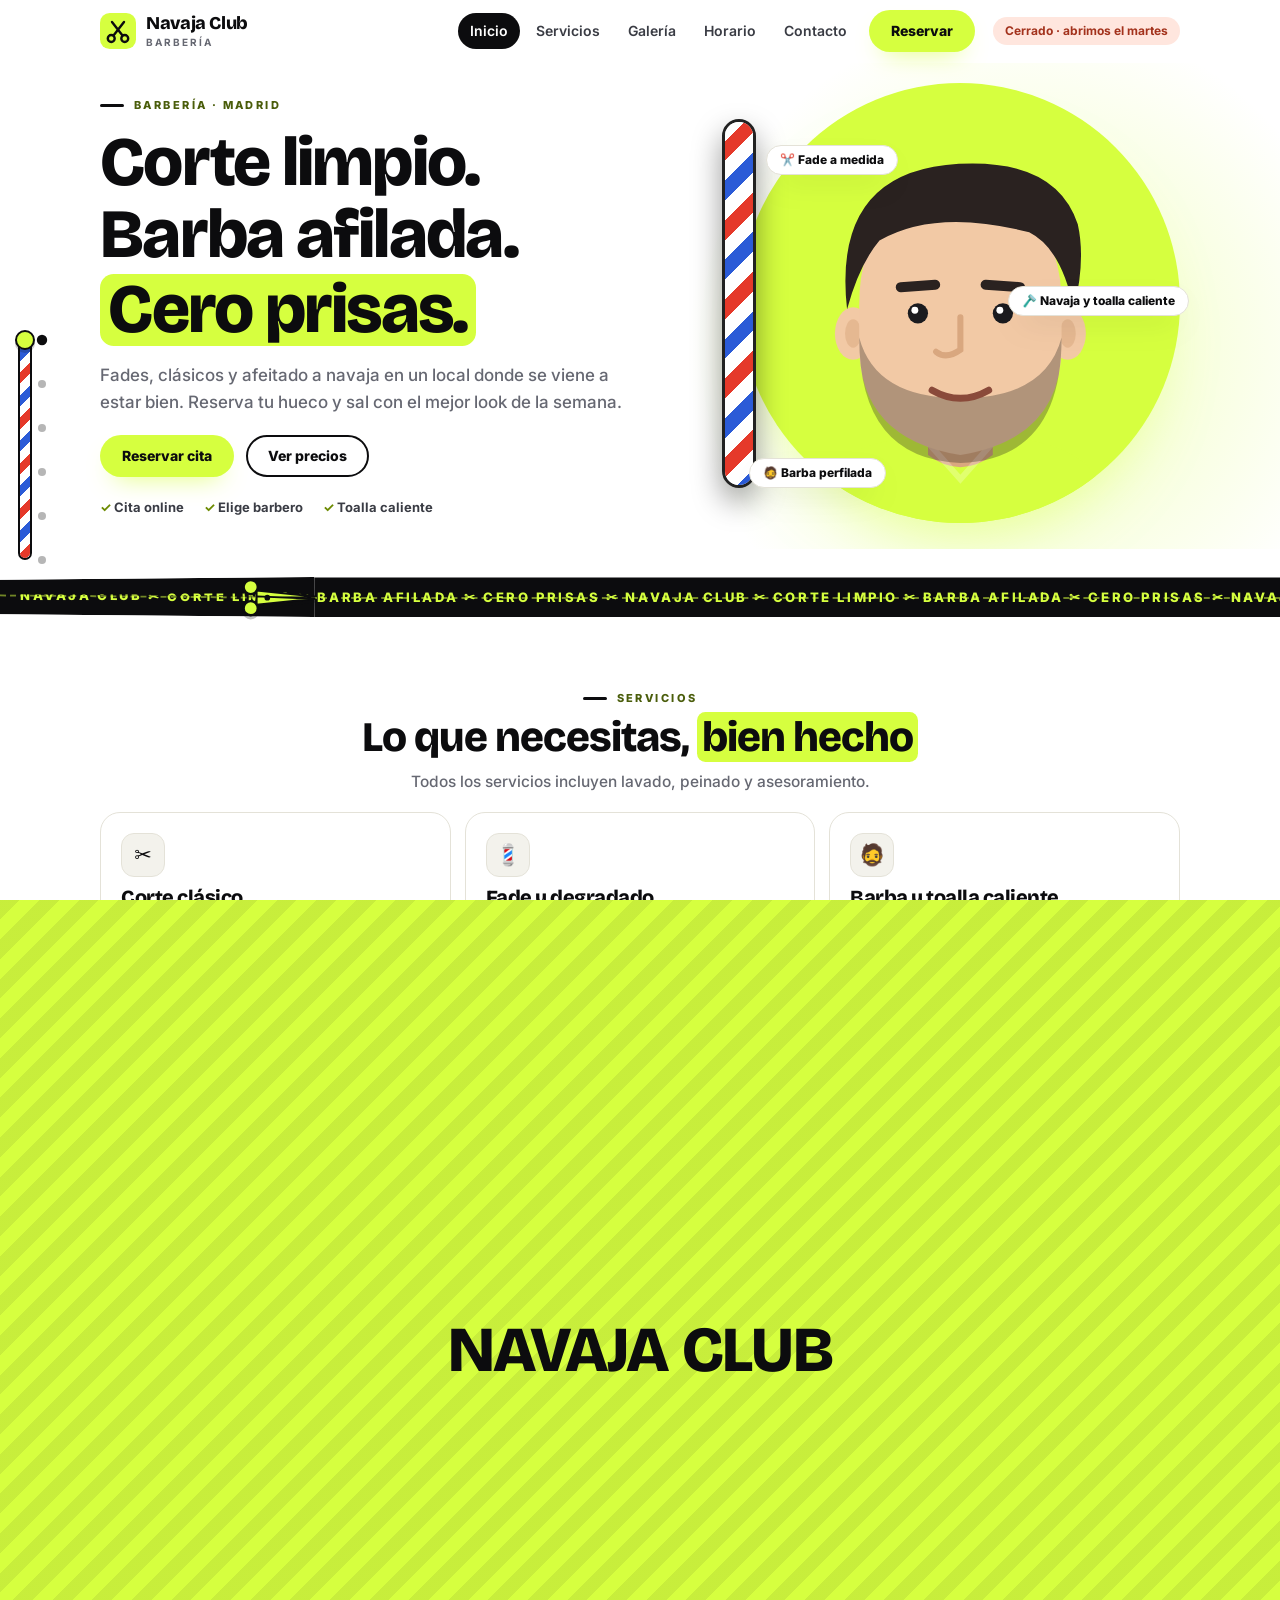
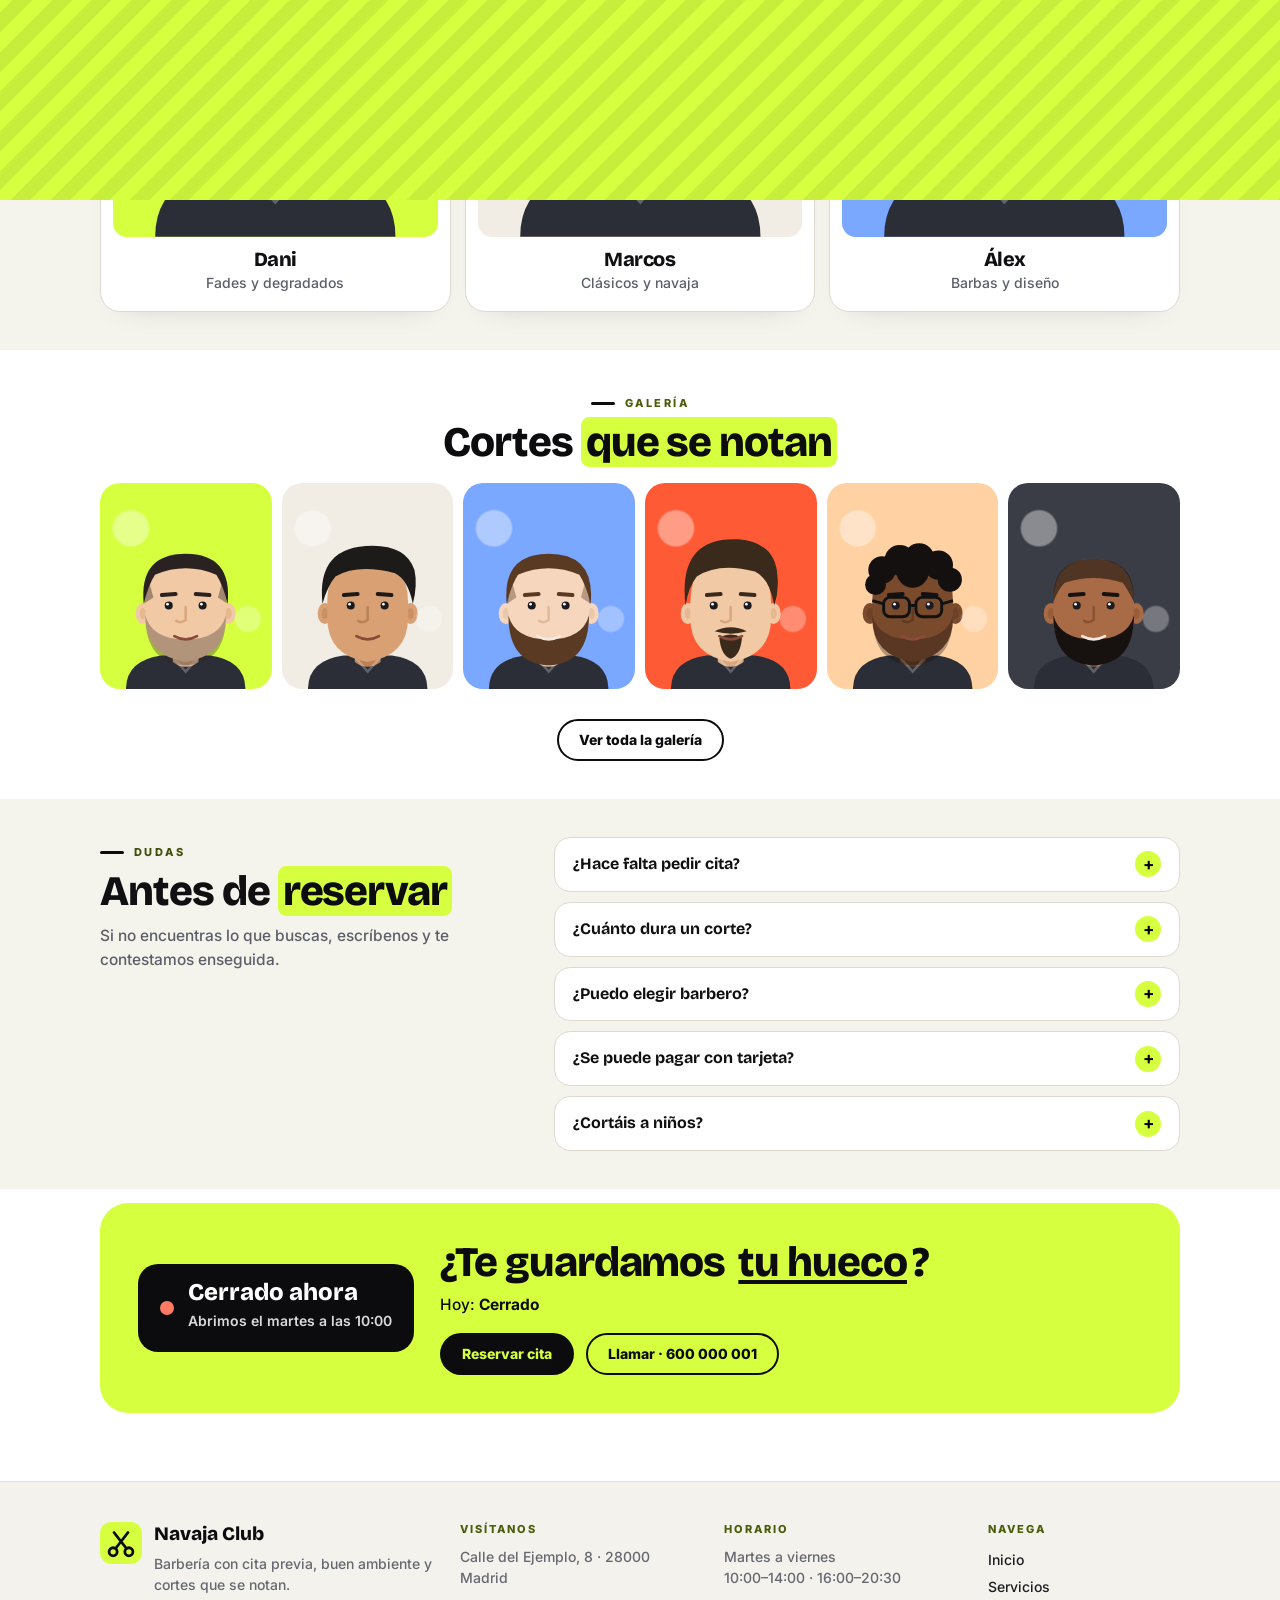
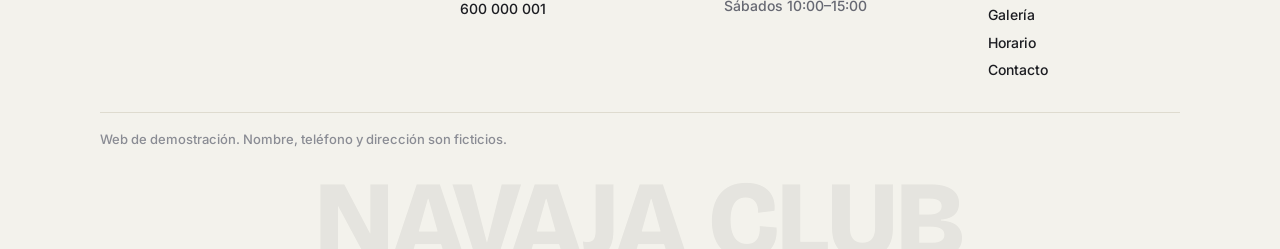
==== commit f6f09cba: "Quita ticker y apartados El cambio y Cómo funciona, apartados más bajos, poste rojo/blanco/azul Co-A" ====
--- a/index.html
+++ b/index.html
@@ -31,7 +31,7 @@
 <div class="disc"><div class="par"><svg class="man " viewBox="0 0 200 200" role="img" aria-label="Barbero ilustrado"><path d="M26 200 q0 -36 44 -42 h60 q44 6 44 42z" fill="#d6ff3f"/><path d="M84 140 h32 v26 q-16 12 -32 0z" fill="#d9a77f"/><path d="M84 160 l16 18 l16 -18" fill="none" stroke="#ffffff" stroke-opacity=".25" stroke-width="3"/><g class="hd"><ellipse cx="47" cy="106" rx="9" ry="13" fill="#f2c9a5"/><ellipse cx="47" cy="106" rx="4" ry="7" fill="#d9a77f" opacity=".5"/><ellipse cx="153" cy="106" rx="9" ry="13" fill="#f2c9a5"/><ellipse cx="153" cy="106" rx="4" ry="7" fill="#d9a77f" opacity=".5"/><path d="M50 92 q0 -54 50 -54 q50 0 50 54 v20 q0 46 -50 54 q-50 -8 -50 -54z" fill="#f2c9a5"/><g class="hr"><path d="M44 94 q-8 -72 62 -72 q42 0 52 30 q4 18 -2 42 q-6 -30 -22 -38 q-46 -12 -74 4 q-10 12 -16 34z" fill="#2a2220"/></g><g class="br"><path d="M50 108 q0 60 50 62 q50 -2 50 -62 q-8 30 -50 30 q-42 0 -50 -30z" fill="#2a2220" opacity=".32"/></g><rect x="68" y="80" width="22" height="5" rx="2.5" fill="#2a2220" transform="rotate(-4 79 82)"/><rect x="110" y="80" width="22" height="5" rx="2.5" fill="#2a2220" transform="rotate(4 121 82)"/><g class="eye"><g class="pp"><circle cx="79" cy="96" r="5" fill="#1b1b1f"/><circle cx="77.5" cy="94.5" r="1.7" fill="#fff"/></g></g><g class="eye"><g class="pp"><circle cx="121" cy="96" r="5" fill="#1b1b1f"/><circle cx="119.5" cy="94.5" r="1.7" fill="#fff"/></g></g><path d="M100 98 v16 q-7 5 -12 1" fill="none" stroke="#d9a77f" stroke-width="3" stroke-linecap="round"/><path d="M86 134 q14 8 28 0" fill="none" stroke="#8a4a3a" stroke-width="3.4" stroke-linecap="round"/></g></svg></div></div>
 <span class="chip c1">✂️ Fade a medida</span><span class="chip c2">🪒 Navaja y toalla caliente</span><span class="chip c3">🧔 Barba perfilada</span></div></div></section>
 <div class="cut" data-cut aria-hidden="true"><div class="rib full"><span>NAVAJA CLUB ✂ CORTE LIMPIO ✂ BARBA AFILADA ✂ CERO PRISAS ✂ NAVAJA CLUB ✂ CORTE LIMPIO ✂ BARBA AFILADA ✂ CERO PRISAS ✂ NAVAJA CLUB ✂ CORTE LIMPIO ✂ BARBA AFILADA ✂ CERO PRISAS ✂ </span></div><div class="rib top"><span>NAVAJA CLUB ✂ CORTE LIMPIO ✂ BARBA AFILADA ✂ CERO PRISAS ✂ NAVAJA CLUB ✂ CORTE LIMPIO ✂ BARBA AFILADA ✂ CERO PRISAS ✂ NAVAJA CLUB ✂ CORTE LIMPIO ✂ BARBA AFILADA ✂ CERO PRISAS ✂ </span></div><div class="rib bot"><span>NAVAJA CLUB ✂ CORTE LIMPIO ✂ BARBA AFILADA ✂ CERO PRISAS ✂ NAVAJA CLUB ✂ CORTE LIMPIO ✂ BARBA AFILADA ✂ CERO PRISAS ✂ NAVAJA CLUB ✂ CORTE LIMPIO ✂ BARBA AFILADA ✂ CERO PRISAS ✂ </span></div><svg class="scis" viewBox="0 0 66 40"><g class="bl a"><circle cx="8" cy="11" r="6" fill="#d6ff3f" stroke="#0c0c0e" stroke-width="2"/><path d="M13 14 L62 19.2 L13 21z" fill="#d6ff3f" stroke="#0c0c0e" stroke-width="1.6" stroke-linejoin="round"/></g><g class="bl b"><circle cx="8" cy="29" r="6" fill="#d6ff3f" stroke="#0c0c0e" stroke-width="2"/><path d="M13 26 L62 20.8 L13 19z" fill="#d6ff3f" stroke="#0c0c0e" stroke-width="1.6" stroke-linejoin="round"/></g><circle cx="22" cy="20" r="2.4" fill="#0c0c0e"/></svg></div>
-<div class="marquee" aria-hidden="true"><div class="mq"><span>Fade</span><i>✂</i><span>Barba</span><i>✂</i><span>Navaja</span><i>✂</i><span>Clásico</span><i>✂</i><span>Combo</span><i>✂</i><span>Junior</span><i>✂</i><span>Fade</span><i>✂</i><span>Barba</span><i>✂</i><span>Navaja</span><i>✂</i><span>Clásico</span><i>✂</i><span>Combo</span><i>✂</i><span>Junior</span><i>✂</i><span>Fade</span><i>✂</i><span>Barba</span><i>✂</i><span>Navaja</span><i>✂</i><span>Clásico</span><i>✂</i><span>Combo</span><i>✂</i><span>Junior</span><i>✂</i><span>Fade</span><i>✂</i><span>Barba</span><i>✂</i><span>Navaja</span><i>✂</i><span>Clásico</span><i>✂</i><span>Combo</span><i>✂</i><span>Junior</span><i>✂</i></div></div>
+
 
 <section class="sec"><div class="wrap">
 <header class="sec-h reveal"><p class="eyebrow">Servicios</p><h2>Lo que necesitas, <em>bien hecho</em></h2><p>Todos los servicios incluyen lavado, peinado y asesoramiento.</p></header>
@@ -39,17 +39,7 @@
 <p class="center reveal"><a class="btn btn-ghost" href="servicios.html">Calcular mi cita</a></p>
 </div></section>
 
-<section class="sec paper"><div class="wrap">
-<header class="sec-h reveal"><p class="eyebrow">El cambio</p><h2>De pelo y barba sueltos <em>a look afilado</em></h2><p>Arrastra la línea para ver la diferencia.</p></header>
-<div class="ba reveal" data-ba>
-<div class="ba-img after" style="--bg:#d6ff3f"><svg class="man " viewBox="0 0 200 200" role="img" aria-label="Después"><path d="M26 200 q0 -36 44 -42 h60 q44 6 44 42z" fill="#2b2e36"/><path d="M84 140 h32 v26 q-16 12 -32 0z" fill="#d9a77f"/><path d="M84 160 l16 18 l16 -18" fill="none" stroke="#ffffff" stroke-opacity=".25" stroke-width="3"/><g class="hd"><ellipse cx="47" cy="106" rx="9" ry="13" fill="#f2c9a5"/><ellipse cx="47" cy="106" rx="4" ry="7" fill="#d9a77f" opacity=".5"/><ellipse cx="153" cy="106" rx="9" ry="13" fill="#f2c9a5"/><ellipse cx="153" cy="106" rx="4" ry="7" fill="#d9a77f" opacity=".5"/><path d="M50 92 q0 -54 50 -54 q50 0 50 54 v20 q0 46 -50 54 q-50 -8 -50 -54z" fill="#f2c9a5"/><g class="hr"><path d="M48 94 q-6 -62 52 -62 q58 0 52 62 q-6 -24 -14 -36 q-38 -16 -76 0 q-8 12 -14 36z" fill="#2a2220"/><path d="M48 94 q0 -18 6 -30 l6 22z M152 94 q0 -18 -6 -30 l-6 22z" fill="#2a2220" opacity=".4"/></g><g class="br"><path d="M50 108 q0 60 50 62 q50 -2 50 -62 q-8 30 -50 30 q-42 0 -50 -30z" fill="#2a2220"/></g><rect x="68" y="80" width="22" height="5" rx="2.5" fill="#2a2220" transform="rotate(-4 79 82)"/><rect x="110" y="80" width="22" height="5" rx="2.5" fill="#2a2220" transform="rotate(4 121 82)"/><g class="eye"><g class="pp"><circle cx="79" cy="96" r="5" fill="#1b1b1f"/><circle cx="77.5" cy="94.5" r="1.7" fill="#fff"/></g></g><g class="eye"><g class="pp"><circle cx="121" cy="96" r="5" fill="#1b1b1f"/><circle cx="119.5" cy="94.5" r="1.7" fill="#fff"/></g></g><path d="M100 98 v16 q-7 5 -12 1" fill="none" stroke="#d9a77f" stroke-width="3" stroke-linecap="round"/><path d="M86 134 q14 8 28 0" fill="none" stroke="#f4e9e0" stroke-width="3.4" stroke-linecap="round"/></g></svg><span class="ba-tag">Después</span></div>
-<div class="ba-img before" style="--bg:#d9d3c6"><svg class="man " viewBox="0 0 200 200" role="img" aria-label="Antes"><path d="M26 200 q0 -36 44 -42 h60 q44 6 44 42z" fill="#2b2e36"/><path d="M84 140 h32 v26 q-16 12 -32 0z" fill="#d9a77f"/><path d="M84 160 l16 18 l16 -18" fill="none" stroke="#ffffff" stroke-opacity=".25" stroke-width="3"/><g class="hd"><ellipse cx="47" cy="106" rx="9" ry="13" fill="#f2c9a5"/><ellipse cx="47" cy="106" rx="4" ry="7" fill="#d9a77f" opacity=".5"/><ellipse cx="153" cy="106" rx="9" ry="13" fill="#f2c9a5"/><ellipse cx="153" cy="106" rx="4" ry="7" fill="#d9a77f" opacity=".5"/><path d="M50 92 q0 -54 50 -54 q50 0 50 54 v20 q0 46 -50 54 q-50 -8 -50 -54z" fill="#f2c9a5"/><g class="hr"><path d="M42 100 q-10 -80 58 -76 q62 -2 58 76 q-4 -30 -14 -40 q-6 -14 -20 -10 q-8 -14 -26 -6 q-14 -10 -26 4 q-14 -2 -18 14 q-12 12 -12 38z" fill="#2a2220"/><path d="M94 30 l-2 -14" stroke="#2a2220" stroke-width="6" stroke-linecap="round"/><path d="M110 31 l3 -14" stroke="#2a2220" stroke-width="6" stroke-linecap="round"/><path d="M92 31 l-2 -14" stroke="#2a2220" stroke-width="6" stroke-linecap="round"/><path d="M95 30 l-1 -14" stroke="#2a2220" stroke-width="6" stroke-linecap="round"/><path d="M64 44 l-9 -11" stroke="#2a2220" stroke-width="6" stroke-linecap="round"/><path d="M50 63 l-13 -6" stroke="#2a2220" stroke-width="6" stroke-linecap="round"/><path d="M154 73 l13 -4" stroke="#2a2220" stroke-width="6" stroke-linecap="round"/><path d="M78 35 l-5 -13" stroke="#2a2220" stroke-width="6" stroke-linecap="round"/><path d="M103 30 l1 -14" stroke="#2a2220" stroke-width="6" stroke-linecap="round"/><path d="M56 53 l-11 -9" stroke="#2a2220" stroke-width="6" stroke-linecap="round"/></g><g class="br"><path d="M48 104 q-4 64 52 68 q56 -4 52 -68 q-8 32 -52 32 q-44 0 -52 -32z" fill="#2a2220"/><path d="M108 169 l2 14" stroke="#2a2220" stroke-width="6" stroke-linecap="round"/><path d="M104 170 l1 14" stroke="#2a2220" stroke-width="6" stroke-linecap="round"/><path d="M112 169 l3 14" stroke="#2a2220" stroke-width="6" stroke-linecap="round"/><path d="M146 146 l10 7" stroke="#2a2220" stroke-width="6" stroke-linecap="round"/><path d="M145 146 l10 8" stroke="#2a2220" stroke-width="6" stroke-linecap="round"/><path d="M72 163 l-6 12" stroke="#2a2220" stroke-width="6" stroke-linecap="round"/><path d="M79 166 l-5 13" stroke="#2a2220" stroke-width="6" stroke-linecap="round"/><path d="M57 149 l-10 8" stroke="#2a2220" stroke-width="6" stroke-linecap="round"/><path d="M122 165 l5 13" stroke="#2a2220" stroke-width="6" stroke-linecap="round"/><path d="M145 146 l10 8" stroke="#2a2220" stroke-width="6" stroke-linecap="round"/><path d="M127 163 l6 12" stroke="#2a2220" stroke-width="6" stroke-linecap="round"/><path d="M61 154 l-9 10" stroke="#2a2220" stroke-width="6" stroke-linecap="round"/><path d="M107 170 l2 14" stroke="#2a2220" stroke-width="6" stroke-linecap="round"/><path d="M117 167 l4 13" stroke="#2a2220" stroke-width="6" stroke-linecap="round"/></g><rect x="68" y="80" width="22" height="5" rx="2.5" fill="#2a2220" transform="rotate(-4 79 82)"/><rect x="110" y="80" width="22" height="5" rx="2.5" fill="#2a2220" transform="rotate(4 121 82)"/><g class="eye"><g class="pp"><circle cx="79" cy="96" r="5" fill="#1b1b1f"/><circle cx="77.5" cy="94.5" r="1.7" fill="#fff"/></g></g><g class="eye"><g class="pp"><circle cx="121" cy="96" r="5" fill="#1b1b1f"/><circle cx="119.5" cy="94.5" r="1.7" fill="#fff"/></g></g><path d="M100 98 v16 q-7 5 -12 1" fill="none" stroke="#d9a77f" stroke-width="3" stroke-linecap="round"/><path d="M86 134 q14 8 28 0" fill="none" stroke="#f4e9e0" stroke-width="3.4" stroke-linecap="round"/></g></svg><span class="ba-tag">Antes</span></div>
-<button class="ba-handle" aria-label="Deslizar para comparar" role="slider" aria-valuemin="0" aria-valuemax="100" aria-valuenow="50"><span></span></button>
-</div></div></section>
 
-<section class="sec"><div class="wrap">
-<header class="sec-h reveal"><p class="eyebrow">Cómo funciona</p><h2>Cuatro pasos, <em>cero esperas</em></h2></header>
-<ol class="steps"><li class="step reveal"><span class="n">1</span><h3>Reservas</h3><p>Por teléfono, WhatsApp o web. Eliges servicio, barbero y hora.</p></li><li class="step reveal"><span class="n">2</span><h3>Charla rápida</h3><p>Nos cuentas lo que buscas y te asesoramos según tu cara y tu pelo.</p></li><li class="step reveal"><span class="n">3</span><h3>Corte y detalle</h3><p>Tijera, máquina y navaja. Sin prisas y con atención al detalle.</p></li><li class="step reveal"><span class="n">4</span><h3>Sales como nuevo</h3><p>Peinado, producto y foto si quieres. Te decimos cada cuánto volver.</p></li></ol></div></section>
 
 <section class="sec paper"><div class="wrap">
 <header class="sec-h reveal"><p class="eyebrow">El equipo</p><h2>Tus barberos, <em>con nombre propio</em></h2></header>
--- a/styles.css
+++ b/styles.css
@@ -221,7 +221,7 @@
 .sidepole{position:fixed;left:14px;top:50%;margin-top:-110px;width:34px;height:220px;z-index:40;display:none}
 .sp-bar{position:absolute;left:4px;top:0;bottom:0;width:14px;border:2px solid #0c0c0e;border-radius:9px;overflow:hidden;background:#fff;box-sizing:border-box;cursor:pointer}
 .sp-bar i{position:absolute;left:0;right:0;top:-60px;bottom:-60px;background:repeating-linear-gradient(135deg,#0c0c0e 0 10px,#fff 10px 20px,#d6ff3f 20px 30px);animation:spb 1.8s linear infinite}
-@keyframes spb{to{transform:translateY(42.43px)}}
+@keyframes spb{to{transform:translateY(45.25px)}}
 .sp-dot{position:absolute;left:1px;top:0;width:20px;height:20px;margin-top:-10px;border-radius:50%;background:#d6ff3f;border:2px solid #0c0c0e;box-sizing:border-box;box-shadow:0 3px 0 rgba(12,12,14,.2);transition:top .55s cubic-bezier(.3,1.4,.4,1);pointer-events:none}
 .sp-ticks{position:absolute;inset:0;pointer-events:none}
 .sp-t{pointer-events:auto;position:absolute;left:24px;width:8px;height:8px;margin-top:-4px;padding:0;border:0;border-radius:50%;background:#0c0c0e;opacity:.3;cursor:pointer;transition:opacity .2s,transform .2s}
@@ -247,6 +247,16 @@
 .wipe.leave{transform:translateY(-100%);transition:transform .5s cubic-bezier(.7,0,.3,1)}
 html.arrive .wipe{transform:translateY(0)!important;transition:none!important}
 
+/* Apartados más bajos (el header no cambia) + poste rojo/blanco/azul */
+main .sec{padding:clamp(22px,3vw,38px) 0}
+main .sec.tight{padding-top:12px}
+main .sec-h{margin-bottom:18px}main .sec-h.left{margin-bottom:16px}
+main .page-h{padding:clamp(18px,2.4vw,30px) 0 4px}
+main .status-sec{padding-top:14px}
+main .hero{padding:clamp(10px,1.6vw,22px) 0 clamp(14px,2.2vw,26px)}
+.cut{height:96px}
+.sp-bar i{background:repeating-linear-gradient(135deg,#e5392a 0 8px,#fff 8px 16px,#2b5bd7 16px 24px,#fff 24px 32px)}
+
 @media(prefers-reduced-motion:reduce){
   @view-transition{navigation:none}
   .rib.top,.rib.bot,.scis{display:none}.rib.full{clip-path:none}
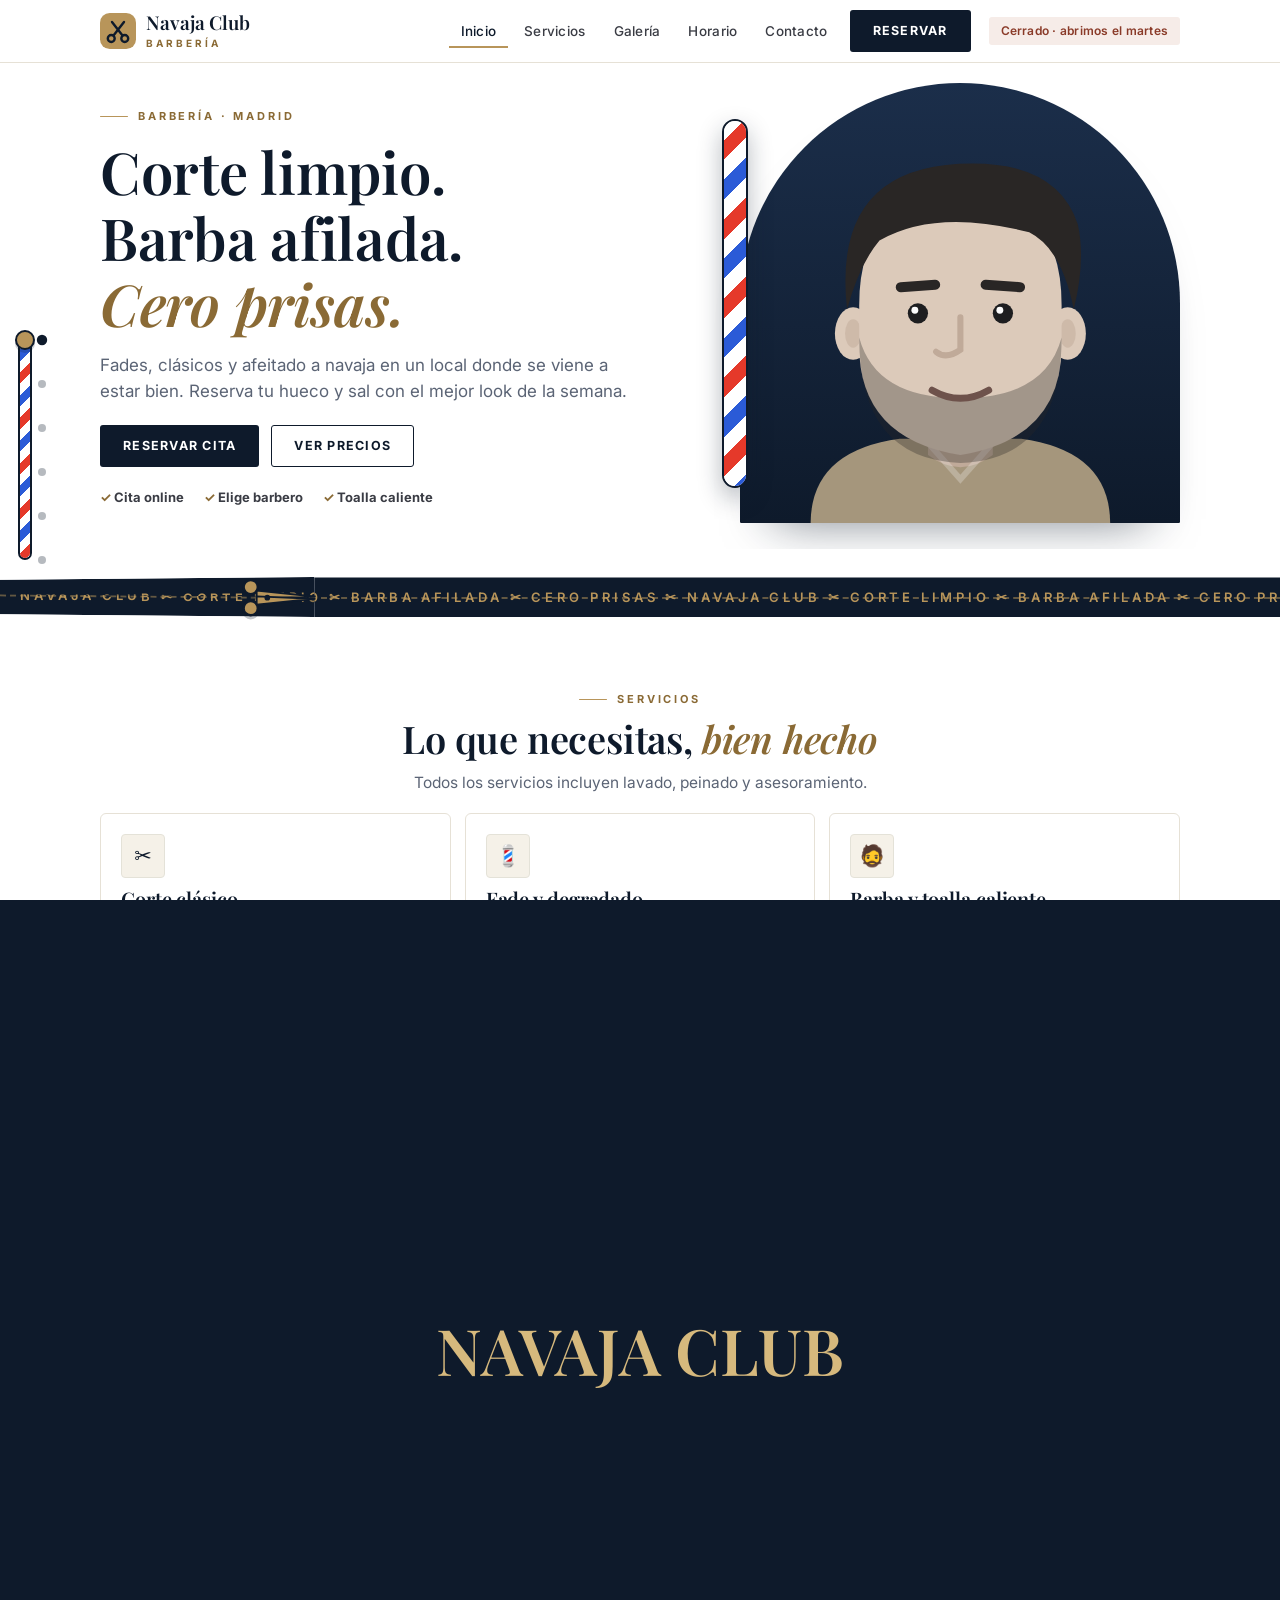
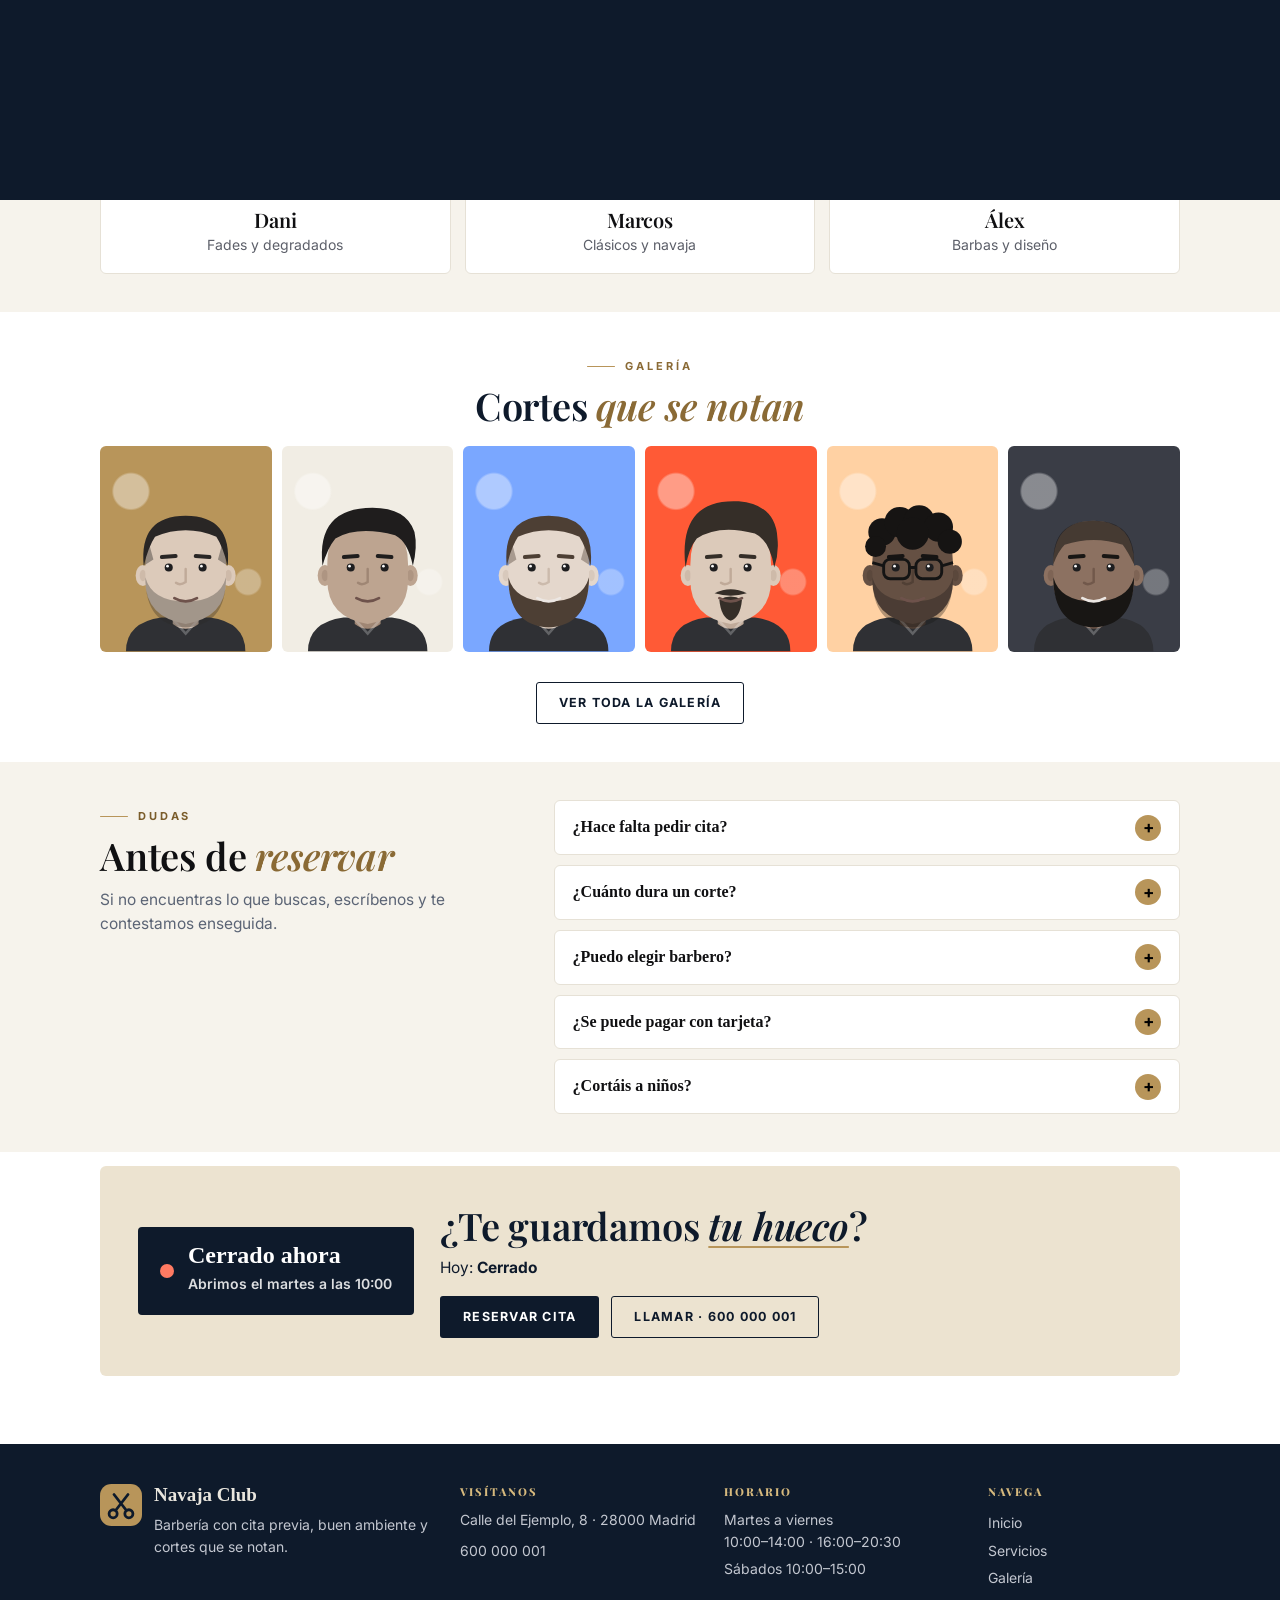
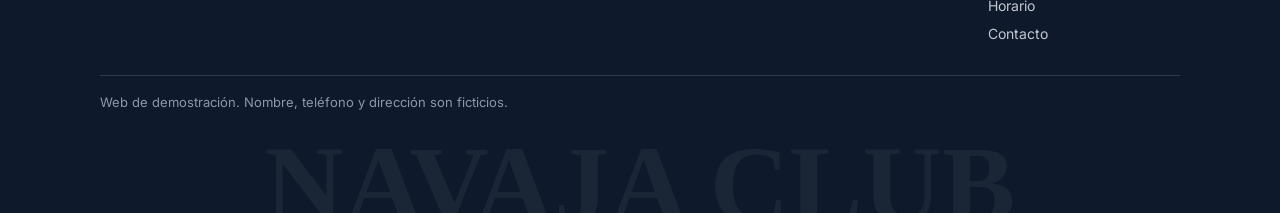
==== commit 7c11524e: "Estilo serio: marino, latón y tipografía serif Co-Authored-By: Claude Sonnet 5.5 <noreply@anthropic." ====
--- a/index.html
+++ b/index.html
@@ -4,16 +4,16 @@
 <title>Navaja Club · Barbería en Madrid</title>
 <meta name="description" content="Barbería moderna con cita previa: fades, cortes clásicos, barba y afeitado a navaja.">
 <meta name="robots" content="noindex">
-<meta name="theme-color" content="#0c0c0e">
+<meta name="theme-color" content="#0e1a2b">
 <link rel="icon" href="favicon.svg" type="image/svg+xml">
 <link rel="preconnect" href="https://fonts.googleapis.com"><link rel="preconnect" href="https://fonts.gstatic.com" crossorigin>
-<link href="https://fonts.googleapis.com/css2?family=Bricolage+Grotesque:opsz,wght@12..96,500;12..96,700;12..96,800&family=Inter:wght@400;500;600;700;800&display=swap" rel="stylesheet">
+<link href="https://fonts.googleapis.com/css2?family=Playfair+Display:ital,wght@0,500;0,600;0,700;1,500;1,600&family=Inter:wght@400;500;600;700;800&display=swap" rel="stylesheet">
 <link rel="stylesheet" href="styles.css?v=1">
 <script>try{if(!window.CSSViewTransitionRule&&sessionStorage.getItem("nvgo")){document.documentElement.classList.add("arrive")}}catch(e){}</script>
 </head><body data-page="inicio">
 <a class="skip" href="#main">Saltar al contenido</a>
 <header class="bar"><div class="wrap bar-in">
-<a class="brand" href="index.html" aria-label="Navaja Club, inicio"><svg class="logo" viewBox="0 0 48 48" aria-hidden="true"><rect width="48" height="48" rx="13" fill="#d6ff3f"/><g fill="none" stroke="#0c0c0e" stroke-width="3.2" stroke-linecap="round"><circle cx="15" cy="34" r="4.6"/><circle cx="33" cy="34" r="4.6"/><path d="M18 30 L32 12 M30 30 L16 12"/></g></svg><span>Navaja Club<small>barbería</small></span></a>
+<a class="brand" href="index.html" aria-label="Navaja Club, inicio"><svg class="logo" viewBox="0 0 48 48" aria-hidden="true"><rect width="48" height="48" rx="13" fill="#b8955a"/><g fill="none" stroke="#0e1a2b" stroke-width="3.2" stroke-linecap="round"><circle cx="15" cy="34" r="4.6"/><circle cx="33" cy="34" r="4.6"/><path d="M18 30 L32 12 M30 30 L16 12"/></g></svg><span>Navaja Club<small>barbería</small></span></a>
 <nav class="nav" id="nav" aria-label="Principal"><a href="index.html" class=on aria-current=page>Inicio</a><a href="servicios.html">Servicios</a><a href="galeria.html">Galería</a><a href="horario.html">Horario</a><a href="contacto.html">Contacto</a><a class="btn btn-lime nav-cta" href="contacto.html">Reservar</a></nav>
 <span class="pill" data-open-badge>Cargando…</span>
 <button class="menu-toggle" aria-expanded="false" aria-controls="nav" aria-label="Abrir menú"><i></i><i></i><i></i></button>
@@ -28,9 +28,9 @@
 <div class="cta reveal"><a class="btn btn-lime" href="contacto.html">Reservar cita</a><a class="btn btn-ghost" href="servicios.html">Ver precios</a></div>
 <ul class="mini reveal"><li>Cita online</li><li>Elige barbero</li><li>Toalla caliente</li></ul></div>
 <div class="hero-vis"><div class="pole" aria-hidden="true"><i></i></div>
-<div class="disc"><div class="par"><svg class="man " viewBox="0 0 200 200" role="img" aria-label="Barbero ilustrado"><path d="M26 200 q0 -36 44 -42 h60 q44 6 44 42z" fill="#d6ff3f"/><path d="M84 140 h32 v26 q-16 12 -32 0z" fill="#d9a77f"/><path d="M84 160 l16 18 l16 -18" fill="none" stroke="#ffffff" stroke-opacity=".25" stroke-width="3"/><g class="hd"><ellipse cx="47" cy="106" rx="9" ry="13" fill="#f2c9a5"/><ellipse cx="47" cy="106" rx="4" ry="7" fill="#d9a77f" opacity=".5"/><ellipse cx="153" cy="106" rx="9" ry="13" fill="#f2c9a5"/><ellipse cx="153" cy="106" rx="4" ry="7" fill="#d9a77f" opacity=".5"/><path d="M50 92 q0 -54 50 -54 q50 0 50 54 v20 q0 46 -50 54 q-50 -8 -50 -54z" fill="#f2c9a5"/><g class="hr"><path d="M44 94 q-8 -72 62 -72 q42 0 52 30 q4 18 -2 42 q-6 -30 -22 -38 q-46 -12 -74 4 q-10 12 -16 34z" fill="#2a2220"/></g><g class="br"><path d="M50 108 q0 60 50 62 q50 -2 50 -62 q-8 30 -50 30 q-42 0 -50 -30z" fill="#2a2220" opacity=".32"/></g><rect x="68" y="80" width="22" height="5" rx="2.5" fill="#2a2220" transform="rotate(-4 79 82)"/><rect x="110" y="80" width="22" height="5" rx="2.5" fill="#2a2220" transform="rotate(4 121 82)"/><g class="eye"><g class="pp"><circle cx="79" cy="96" r="5" fill="#1b1b1f"/><circle cx="77.5" cy="94.5" r="1.7" fill="#fff"/></g></g><g class="eye"><g class="pp"><circle cx="121" cy="96" r="5" fill="#1b1b1f"/><circle cx="119.5" cy="94.5" r="1.7" fill="#fff"/></g></g><path d="M100 98 v16 q-7 5 -12 1" fill="none" stroke="#d9a77f" stroke-width="3" stroke-linecap="round"/><path d="M86 134 q14 8 28 0" fill="none" stroke="#8a4a3a" stroke-width="3.4" stroke-linecap="round"/></g></svg></div></div>
+<div class="disc"><div class="par"><svg class="man " viewBox="0 0 200 200" role="img" aria-label="Barbero ilustrado"><path d="M26 200 q0 -36 44 -42 h60 q44 6 44 42z" fill="#b8955a"/><path d="M84 140 h32 v26 q-16 12 -32 0z" fill="#d9a77f"/><path d="M84 160 l16 18 l16 -18" fill="none" stroke="#ffffff" stroke-opacity=".25" stroke-width="3"/><g class="hd"><ellipse cx="47" cy="106" rx="9" ry="13" fill="#f2c9a5"/><ellipse cx="47" cy="106" rx="4" ry="7" fill="#d9a77f" opacity=".5"/><ellipse cx="153" cy="106" rx="9" ry="13" fill="#f2c9a5"/><ellipse cx="153" cy="106" rx="4" ry="7" fill="#d9a77f" opacity=".5"/><path d="M50 92 q0 -54 50 -54 q50 0 50 54 v20 q0 46 -50 54 q-50 -8 -50 -54z" fill="#f2c9a5"/><g class="hr"><path d="M44 94 q-8 -72 62 -72 q42 0 52 30 q4 18 -2 42 q-6 -30 -22 -38 q-46 -12 -74 4 q-10 12 -16 34z" fill="#2a2220"/></g><g class="br"><path d="M50 108 q0 60 50 62 q50 -2 50 -62 q-8 30 -50 30 q-42 0 -50 -30z" fill="#2a2220" opacity=".32"/></g><rect x="68" y="80" width="22" height="5" rx="2.5" fill="#2a2220" transform="rotate(-4 79 82)"/><rect x="110" y="80" width="22" height="5" rx="2.5" fill="#2a2220" transform="rotate(4 121 82)"/><g class="eye"><g class="pp"><circle cx="79" cy="96" r="5" fill="#1b1b1f"/><circle cx="77.5" cy="94.5" r="1.7" fill="#fff"/></g></g><g class="eye"><g class="pp"><circle cx="121" cy="96" r="5" fill="#1b1b1f"/><circle cx="119.5" cy="94.5" r="1.7" fill="#fff"/></g></g><path d="M100 98 v16 q-7 5 -12 1" fill="none" stroke="#d9a77f" stroke-width="3" stroke-linecap="round"/><path d="M86 134 q14 8 28 0" fill="none" stroke="#8a4a3a" stroke-width="3.4" stroke-linecap="round"/></g></svg></div></div>
 <span class="chip c1">✂️ Fade a medida</span><span class="chip c2">🪒 Navaja y toalla caliente</span><span class="chip c3">🧔 Barba perfilada</span></div></div></section>
-<div class="cut" data-cut aria-hidden="true"><div class="rib full"><span>NAVAJA CLUB ✂ CORTE LIMPIO ✂ BARBA AFILADA ✂ CERO PRISAS ✂ NAVAJA CLUB ✂ CORTE LIMPIO ✂ BARBA AFILADA ✂ CERO PRISAS ✂ NAVAJA CLUB ✂ CORTE LIMPIO ✂ BARBA AFILADA ✂ CERO PRISAS ✂ </span></div><div class="rib top"><span>NAVAJA CLUB ✂ CORTE LIMPIO ✂ BARBA AFILADA ✂ CERO PRISAS ✂ NAVAJA CLUB ✂ CORTE LIMPIO ✂ BARBA AFILADA ✂ CERO PRISAS ✂ NAVAJA CLUB ✂ CORTE LIMPIO ✂ BARBA AFILADA ✂ CERO PRISAS ✂ </span></div><div class="rib bot"><span>NAVAJA CLUB ✂ CORTE LIMPIO ✂ BARBA AFILADA ✂ CERO PRISAS ✂ NAVAJA CLUB ✂ CORTE LIMPIO ✂ BARBA AFILADA ✂ CERO PRISAS ✂ NAVAJA CLUB ✂ CORTE LIMPIO ✂ BARBA AFILADA ✂ CERO PRISAS ✂ </span></div><svg class="scis" viewBox="0 0 66 40"><g class="bl a"><circle cx="8" cy="11" r="6" fill="#d6ff3f" stroke="#0c0c0e" stroke-width="2"/><path d="M13 14 L62 19.2 L13 21z" fill="#d6ff3f" stroke="#0c0c0e" stroke-width="1.6" stroke-linejoin="round"/></g><g class="bl b"><circle cx="8" cy="29" r="6" fill="#d6ff3f" stroke="#0c0c0e" stroke-width="2"/><path d="M13 26 L62 20.8 L13 19z" fill="#d6ff3f" stroke="#0c0c0e" stroke-width="1.6" stroke-linejoin="round"/></g><circle cx="22" cy="20" r="2.4" fill="#0c0c0e"/></svg></div>
+<div class="cut" data-cut aria-hidden="true"><div class="rib full"><span>NAVAJA CLUB ✂ CORTE LIMPIO ✂ BARBA AFILADA ✂ CERO PRISAS ✂ NAVAJA CLUB ✂ CORTE LIMPIO ✂ BARBA AFILADA ✂ CERO PRISAS ✂ NAVAJA CLUB ✂ CORTE LIMPIO ✂ BARBA AFILADA ✂ CERO PRISAS ✂ </span></div><div class="rib top"><span>NAVAJA CLUB ✂ CORTE LIMPIO ✂ BARBA AFILADA ✂ CERO PRISAS ✂ NAVAJA CLUB ✂ CORTE LIMPIO ✂ BARBA AFILADA ✂ CERO PRISAS ✂ NAVAJA CLUB ✂ CORTE LIMPIO ✂ BARBA AFILADA ✂ CERO PRISAS ✂ </span></div><div class="rib bot"><span>NAVAJA CLUB ✂ CORTE LIMPIO ✂ BARBA AFILADA ✂ CERO PRISAS ✂ NAVAJA CLUB ✂ CORTE LIMPIO ✂ BARBA AFILADA ✂ CERO PRISAS ✂ NAVAJA CLUB ✂ CORTE LIMPIO ✂ BARBA AFILADA ✂ CERO PRISAS ✂ </span></div><svg class="scis" viewBox="0 0 66 40"><g class="bl a"><circle cx="8" cy="11" r="6" fill="#b8955a" stroke="#0e1a2b" stroke-width="2"/><path d="M13 14 L62 19.2 L13 21z" fill="#b8955a" stroke="#0e1a2b" stroke-width="1.6" stroke-linejoin="round"/></g><g class="bl b"><circle cx="8" cy="29" r="6" fill="#b8955a" stroke="#0e1a2b" stroke-width="2"/><path d="M13 26 L62 20.8 L13 19z" fill="#b8955a" stroke="#0e1a2b" stroke-width="1.6" stroke-linejoin="round"/></g><circle cx="22" cy="20" r="2.4" fill="#0e1a2b"/></svg></div>
 
 
 <section class="sec"><div class="wrap">
@@ -43,11 +43,11 @@
 
 <section class="sec paper"><div class="wrap">
 <header class="sec-h reveal"><p class="eyebrow">El equipo</p><h2>Tus barberos, <em>con nombre propio</em></h2></header>
-<div class="team"><div class="member reveal" style="--bg:#d6ff3f"><svg class="man " viewBox="0 0 200 200" role="img" aria-label="Retrato de Dani"><path d="M26 200 q0 -36 44 -42 h60 q44 6 44 42z" fill="#2b2e36"/><path d="M84 140 h32 v26 q-16 12 -32 0z" fill="#d9a77f"/><path d="M84 160 l16 18 l16 -18" fill="none" stroke="#ffffff" stroke-opacity=".25" stroke-width="3"/><g class="hd"><ellipse cx="47" cy="106" rx="9" ry="13" fill="#f2c9a5"/><ellipse cx="47" cy="106" rx="4" ry="7" fill="#d9a77f" opacity=".5"/><ellipse cx="153" cy="106" rx="9" ry="13" fill="#f2c9a5"/><ellipse cx="153" cy="106" rx="4" ry="7" fill="#d9a77f" opacity=".5"/><path d="M50 92 q0 -54 50 -54 q50 0 50 54 v20 q0 46 -50 54 q-50 -8 -50 -54z" fill="#f2c9a5"/><g class="hr"><path d="M48 94 q-6 -62 52 -62 q58 0 52 62 q-6 -24 -14 -36 q-38 -16 -76 0 q-8 12 -14 36z" fill="#2a2220"/><path d="M48 94 q0 -18 6 -30 l6 22z M152 94 q0 -18 -6 -30 l-6 22z" fill="#2a2220" opacity=".4"/></g><g class="br"><path d="M50 108 q0 60 50 62 q50 -2 50 -62 q-8 30 -50 30 q-42 0 -50 -30z" fill="#2a2220" opacity=".32"/></g><rect x="68" y="80" width="22" height="5" rx="2.5" fill="#2a2220" transform="rotate(-4 79 82)"/><rect x="110" y="80" width="22" height="5" rx="2.5" fill="#2a2220" transform="rotate(4 121 82)"/><g class="eye"><g class="pp"><circle cx="79" cy="96" r="5" fill="#1b1b1f"/><circle cx="77.5" cy="94.5" r="1.7" fill="#fff"/></g></g><g class="eye"><g class="pp"><circle cx="121" cy="96" r="5" fill="#1b1b1f"/><circle cx="119.5" cy="94.5" r="1.7" fill="#fff"/></g></g><path d="M100 98 v16 q-7 5 -12 1" fill="none" stroke="#d9a77f" stroke-width="3" stroke-linecap="round"/><path d="M86 134 q14 8 28 0" fill="none" stroke="#8a4a3a" stroke-width="3.4" stroke-linecap="round"/></g></svg><h3>Dani</h3><p>Fades y degradados</p></div><div class="member reveal" style="--bg:#f1ede4"><svg class="man " viewBox="0 0 200 200" role="img" aria-label="Retrato de Marcos"><path d="M26 200 q0 -36 44 -42 h60 q44 6 44 42z" fill="#2b2e36"/><path d="M84 140 h32 v26 q-16 12 -32 0z" fill="#bb8157"/><path d="M84 160 l16 18 l16 -18" fill="none" stroke="#ffffff" stroke-opacity=".25" stroke-width="3"/><g class="hd"><ellipse cx="47" cy="106" rx="9" ry="13" fill="#d9a073"/><ellipse cx="47" cy="106" rx="4" ry="7" fill="#bb8157" opacity=".5"/><ellipse cx="153" cy="106" rx="9" ry="13" fill="#d9a073"/><ellipse cx="153" cy="106" rx="4" ry="7" fill="#bb8157" opacity=".5"/><path d="M50 92 q0 -54 50 -54 q50 0 50 54 v20 q0 46 -50 54 q-50 -8 -50 -54z" fill="#d9a073"/><g class="hr"><path d="M44 94 q-8 -72 62 -72 q42 0 52 30 q4 18 -2 42 q-6 -30 -22 -38 q-46 -12 -74 4 q-10 12 -16 34z" fill="#1d1a1a"/></g><g class="br"></g><rect x="68" y="80" width="22" height="5" rx="2.5" fill="#1d1a1a" transform="rotate(-4 79 82)"/><rect x="110" y="80" width="22" height="5" rx="2.5" fill="#1d1a1a" transform="rotate(4 121 82)"/><g class="eye"><g class="pp"><circle cx="79" cy="96" r="5" fill="#1b1b1f"/><circle cx="77.5" cy="94.5" r="1.7" fill="#fff"/></g></g><g class="eye"><g class="pp"><circle cx="121" cy="96" r="5" fill="#1b1b1f"/><circle cx="119.5" cy="94.5" r="1.7" fill="#fff"/></g></g><path d="M100 98 v16 q-7 5 -12 1" fill="none" stroke="#bb8157" stroke-width="3" stroke-linecap="round"/><path d="M86 134 q14 8 28 0" fill="none" stroke="#8a4a3a" stroke-width="3.4" stroke-linecap="round"/></g></svg><h3>Marcos</h3><p>Clásicos y navaja</p></div><div class="member reveal" style="--bg:#7aa7ff"><svg class="man " viewBox="0 0 200 200" role="img" aria-label="Retrato de Álex"><path d="M26 200 q0 -36 44 -42 h60 q44 6 44 42z" fill="#2b2e36"/><path d="M84 140 h32 v26 q-16 12 -32 0z" fill="#e0b998"/><path d="M84 160 l16 18 l16 -18" fill="none" stroke="#ffffff" stroke-opacity=".25" stroke-width="3"/><g class="hd"><ellipse cx="47" cy="106" rx="9" ry="13" fill="#f6d7bd"/><ellipse cx="47" cy="106" rx="4" ry="7" fill="#e0b998" opacity=".5"/><ellipse cx="153" cy="106" rx="9" ry="13" fill="#f6d7bd"/><ellipse cx="153" cy="106" rx="4" ry="7" fill="#e0b998" opacity=".5"/><path d="M50 92 q0 -54 50 -54 q50 0 50 54 v20 q0 46 -50 54 q-50 -8 -50 -54z" fill="#f6d7bd"/><g class="hr"><path d="M48 94 q-6 -62 52 -62 q58 0 52 62 q-6 -24 -14 -36 q-38 -16 -76 0 q-8 12 -14 36z" fill="#5a3a22"/><path d="M48 94 q0 -18 6 -30 l6 22z M152 94 q0 -18 -6 -30 l-6 22z" fill="#5a3a22" opacity=".4"/></g><g class="br"><path d="M50 108 q0 60 50 62 q50 -2 50 -62 q-8 30 -50 30 q-42 0 -50 -30z" fill="#5a3a22"/></g><rect x="68" y="80" width="22" height="5" rx="2.5" fill="#5a3a22" transform="rotate(-4 79 82)"/><rect x="110" y="80" width="22" height="5" rx="2.5" fill="#5a3a22" transform="rotate(4 121 82)"/><g class="eye"><g class="pp"><circle cx="79" cy="96" r="5" fill="#1b1b1f"/><circle cx="77.5" cy="94.5" r="1.7" fill="#fff"/></g></g><g class="eye"><g class="pp"><circle cx="121" cy="96" r="5" fill="#1b1b1f"/><circle cx="119.5" cy="94.5" r="1.7" fill="#fff"/></g></g><path d="M100 98 v16 q-7 5 -12 1" fill="none" stroke="#e0b998" stroke-width="3" stroke-linecap="round"/><path d="M86 134 q14 8 28 0" fill="none" stroke="#f4e9e0" stroke-width="3.4" stroke-linecap="round"/><g fill="none" stroke="#111" stroke-width="3.6"><rect x="64" y="86" width="32" height="24" rx="8"/><rect x="104" y="86" width="32" height="24" rx="8"/><path d="M96 96 h8 M64 94 l-14 -4 M136 94 l14 -4"/></g></g></svg><h3>Álex</h3><p>Barbas y diseño</p></div></div></div></section>
+<div class="team"><div class="member reveal" style="--bg:#b8955a"><svg class="man " viewBox="0 0 200 200" role="img" aria-label="Retrato de Dani"><path d="M26 200 q0 -36 44 -42 h60 q44 6 44 42z" fill="#2b2e36"/><path d="M84 140 h32 v26 q-16 12 -32 0z" fill="#d9a77f"/><path d="M84 160 l16 18 l16 -18" fill="none" stroke="#ffffff" stroke-opacity=".25" stroke-width="3"/><g class="hd"><ellipse cx="47" cy="106" rx="9" ry="13" fill="#f2c9a5"/><ellipse cx="47" cy="106" rx="4" ry="7" fill="#d9a77f" opacity=".5"/><ellipse cx="153" cy="106" rx="9" ry="13" fill="#f2c9a5"/><ellipse cx="153" cy="106" rx="4" ry="7" fill="#d9a77f" opacity=".5"/><path d="M50 92 q0 -54 50 -54 q50 0 50 54 v20 q0 46 -50 54 q-50 -8 -50 -54z" fill="#f2c9a5"/><g class="hr"><path d="M48 94 q-6 -62 52 -62 q58 0 52 62 q-6 -24 -14 -36 q-38 -16 -76 0 q-8 12 -14 36z" fill="#2a2220"/><path d="M48 94 q0 -18 6 -30 l6 22z M152 94 q0 -18 -6 -30 l-6 22z" fill="#2a2220" opacity=".4"/></g><g class="br"><path d="M50 108 q0 60 50 62 q50 -2 50 -62 q-8 30 -50 30 q-42 0 -50 -30z" fill="#2a2220" opacity=".32"/></g><rect x="68" y="80" width="22" height="5" rx="2.5" fill="#2a2220" transform="rotate(-4 79 82)"/><rect x="110" y="80" width="22" height="5" rx="2.5" fill="#2a2220" transform="rotate(4 121 82)"/><g class="eye"><g class="pp"><circle cx="79" cy="96" r="5" fill="#1b1b1f"/><circle cx="77.5" cy="94.5" r="1.7" fill="#fff"/></g></g><g class="eye"><g class="pp"><circle cx="121" cy="96" r="5" fill="#1b1b1f"/><circle cx="119.5" cy="94.5" r="1.7" fill="#fff"/></g></g><path d="M100 98 v16 q-7 5 -12 1" fill="none" stroke="#d9a77f" stroke-width="3" stroke-linecap="round"/><path d="M86 134 q14 8 28 0" fill="none" stroke="#8a4a3a" stroke-width="3.4" stroke-linecap="round"/></g></svg><h3>Dani</h3><p>Fades y degradados</p></div><div class="member reveal" style="--bg:#f1ede4"><svg class="man " viewBox="0 0 200 200" role="img" aria-label="Retrato de Marcos"><path d="M26 200 q0 -36 44 -42 h60 q44 6 44 42z" fill="#2b2e36"/><path d="M84 140 h32 v26 q-16 12 -32 0z" fill="#bb8157"/><path d="M84 160 l16 18 l16 -18" fill="none" stroke="#ffffff" stroke-opacity=".25" stroke-width="3"/><g class="hd"><ellipse cx="47" cy="106" rx="9" ry="13" fill="#d9a073"/><ellipse cx="47" cy="106" rx="4" ry="7" fill="#bb8157" opacity=".5"/><ellipse cx="153" cy="106" rx="9" ry="13" fill="#d9a073"/><ellipse cx="153" cy="106" rx="4" ry="7" fill="#bb8157" opacity=".5"/><path d="M50 92 q0 -54 50 -54 q50 0 50 54 v20 q0 46 -50 54 q-50 -8 -50 -54z" fill="#d9a073"/><g class="hr"><path d="M44 94 q-8 -72 62 -72 q42 0 52 30 q4 18 -2 42 q-6 -30 -22 -38 q-46 -12 -74 4 q-10 12 -16 34z" fill="#1d1a1a"/></g><g class="br"></g><rect x="68" y="80" width="22" height="5" rx="2.5" fill="#1d1a1a" transform="rotate(-4 79 82)"/><rect x="110" y="80" width="22" height="5" rx="2.5" fill="#1d1a1a" transform="rotate(4 121 82)"/><g class="eye"><g class="pp"><circle cx="79" cy="96" r="5" fill="#1b1b1f"/><circle cx="77.5" cy="94.5" r="1.7" fill="#fff"/></g></g><g class="eye"><g class="pp"><circle cx="121" cy="96" r="5" fill="#1b1b1f"/><circle cx="119.5" cy="94.5" r="1.7" fill="#fff"/></g></g><path d="M100 98 v16 q-7 5 -12 1" fill="none" stroke="#bb8157" stroke-width="3" stroke-linecap="round"/><path d="M86 134 q14 8 28 0" fill="none" stroke="#8a4a3a" stroke-width="3.4" stroke-linecap="round"/></g></svg><h3>Marcos</h3><p>Clásicos y navaja</p></div><div class="member reveal" style="--bg:#7aa7ff"><svg class="man " viewBox="0 0 200 200" role="img" aria-label="Retrato de Álex"><path d="M26 200 q0 -36 44 -42 h60 q44 6 44 42z" fill="#2b2e36"/><path d="M84 140 h32 v26 q-16 12 -32 0z" fill="#e0b998"/><path d="M84 160 l16 18 l16 -18" fill="none" stroke="#ffffff" stroke-opacity=".25" stroke-width="3"/><g class="hd"><ellipse cx="47" cy="106" rx="9" ry="13" fill="#f6d7bd"/><ellipse cx="47" cy="106" rx="4" ry="7" fill="#e0b998" opacity=".5"/><ellipse cx="153" cy="106" rx="9" ry="13" fill="#f6d7bd"/><ellipse cx="153" cy="106" rx="4" ry="7" fill="#e0b998" opacity=".5"/><path d="M50 92 q0 -54 50 -54 q50 0 50 54 v20 q0 46 -50 54 q-50 -8 -50 -54z" fill="#f6d7bd"/><g class="hr"><path d="M48 94 q-6 -62 52 -62 q58 0 52 62 q-6 -24 -14 -36 q-38 -16 -76 0 q-8 12 -14 36z" fill="#5a3a22"/><path d="M48 94 q0 -18 6 -30 l6 22z M152 94 q0 -18 -6 -30 l-6 22z" fill="#5a3a22" opacity=".4"/></g><g class="br"><path d="M50 108 q0 60 50 62 q50 -2 50 -62 q-8 30 -50 30 q-42 0 -50 -30z" fill="#5a3a22"/></g><rect x="68" y="80" width="22" height="5" rx="2.5" fill="#5a3a22" transform="rotate(-4 79 82)"/><rect x="110" y="80" width="22" height="5" rx="2.5" fill="#5a3a22" transform="rotate(4 121 82)"/><g class="eye"><g class="pp"><circle cx="79" cy="96" r="5" fill="#1b1b1f"/><circle cx="77.5" cy="94.5" r="1.7" fill="#fff"/></g></g><g class="eye"><g class="pp"><circle cx="121" cy="96" r="5" fill="#1b1b1f"/><circle cx="119.5" cy="94.5" r="1.7" fill="#fff"/></g></g><path d="M100 98 v16 q-7 5 -12 1" fill="none" stroke="#e0b998" stroke-width="3" stroke-linecap="round"/><path d="M86 134 q14 8 28 0" fill="none" stroke="#f4e9e0" stroke-width="3.4" stroke-linecap="round"/><g fill="none" stroke="#111" stroke-width="3.6"><rect x="64" y="86" width="32" height="24" rx="8"/><rect x="104" y="86" width="32" height="24" rx="8"/><path d="M96 96 h8 M64 94 l-14 -4 M136 94 l14 -4"/></g></g></svg><h3>Álex</h3><p>Barbas y diseño</p></div></div></div></section>
 
 <section class="sec"><div class="wrap">
 <header class="sec-h reveal"><p class="eyebrow">Galería</p><h2>Cortes <em>que se notan</em></h2></header>
-<div class="strip"><button class="tile reveal" data-f="fade" style="--bg:#d6ff3f" aria-label="Ver corte de Dani"><span class="deco"></span><svg class="man " viewBox="0 0 200 200" role="img" aria-label="Dibujo de Dani"><path d="M26 200 q0 -36 44 -42 h60 q44 6 44 42z" fill="#2b2e36"/><path d="M84 140 h32 v26 q-16 12 -32 0z" fill="#d9a77f"/><path d="M84 160 l16 18 l16 -18" fill="none" stroke="#ffffff" stroke-opacity=".25" stroke-width="3"/><g class="hd"><ellipse cx="47" cy="106" rx="9" ry="13" fill="#f2c9a5"/><ellipse cx="47" cy="106" rx="4" ry="7" fill="#d9a77f" opacity=".5"/><ellipse cx="153" cy="106" rx="9" ry="13" fill="#f2c9a5"/><ellipse cx="153" cy="106" rx="4" ry="7" fill="#d9a77f" opacity=".5"/><path d="M50 92 q0 -54 50 -54 q50 0 50 54 v20 q0 46 -50 54 q-50 -8 -50 -54z" fill="#f2c9a5"/><g class="hr"><path d="M48 94 q-6 -62 52 -62 q58 0 52 62 q-6 -24 -14 -36 q-38 -16 -76 0 q-8 12 -14 36z" fill="#2a2220"/><path d="M48 94 q0 -18 6 -30 l6 22z M152 94 q0 -18 -6 -30 l-6 22z" fill="#2a2220" opacity=".4"/></g><g class="br"><path d="M50 108 q0 60 50 62 q50 -2 50 -62 q-8 30 -50 30 q-42 0 -50 -30z" fill="#2a2220" opacity=".32"/></g><rect x="68" y="80" width="22" height="5" rx="2.5" fill="#2a2220" transform="rotate(-4 79 82)"/><rect x="110" y="80" width="22" height="5" rx="2.5" fill="#2a2220" transform="rotate(4 121 82)"/><g class="eye"><g class="pp"><circle cx="79" cy="96" r="5" fill="#1b1b1f"/><circle cx="77.5" cy="94.5" r="1.7" fill="#fff"/></g></g><g class="eye"><g class="pp"><circle cx="121" cy="96" r="5" fill="#1b1b1f"/><circle cx="119.5" cy="94.5" r="1.7" fill="#fff"/></g></g><path d="M100 98 v16 q-7 5 -12 1" fill="none" stroke="#d9a77f" stroke-width="3" stroke-linecap="round"/><path d="M86 134 q14 8 28 0" fill="none" stroke="#8a4a3a" stroke-width="3.4" stroke-linecap="round"/></g></svg><span class="cap"><b>Dani</b><i>Fade bajo</i></span></button><button class="tile reveal" data-f="clasico" style="--bg:#f1ede4" aria-label="Ver corte de Marcos"><span class="deco"></span><svg class="man " viewBox="0 0 200 200" role="img" aria-label="Dibujo de Marcos"><path d="M26 200 q0 -36 44 -42 h60 q44 6 44 42z" fill="#2b2e36"/><path d="M84 140 h32 v26 q-16 12 -32 0z" fill="#bb8157"/><path d="M84 160 l16 18 l16 -18" fill="none" stroke="#ffffff" stroke-opacity=".25" stroke-width="3"/><g class="hd"><ellipse cx="47" cy="106" rx="9" ry="13" fill="#d9a073"/><ellipse cx="47" cy="106" rx="4" ry="7" fill="#bb8157" opacity=".5"/><ellipse cx="153" cy="106" rx="9" ry="13" fill="#d9a073"/><ellipse cx="153" cy="106" rx="4" ry="7" fill="#bb8157" opacity=".5"/><path d="M50 92 q0 -54 50 -54 q50 0 50 54 v20 q0 46 -50 54 q-50 -8 -50 -54z" fill="#d9a073"/><g class="hr"><path d="M44 94 q-8 -72 62 -72 q42 0 52 30 q4 18 -2 42 q-6 -30 -22 -38 q-46 -12 -74 4 q-10 12 -16 34z" fill="#1d1a1a"/></g><g class="br"></g><rect x="68" y="80" width="22" height="5" rx="2.5" fill="#1d1a1a" transform="rotate(-4 79 82)"/><rect x="110" y="80" width="22" height="5" rx="2.5" fill="#1d1a1a" transform="rotate(4 121 82)"/><g class="eye"><g class="pp"><circle cx="79" cy="96" r="5" fill="#1b1b1f"/><circle cx="77.5" cy="94.5" r="1.7" fill="#fff"/></g></g><g class="eye"><g class="pp"><circle cx="121" cy="96" r="5" fill="#1b1b1f"/><circle cx="119.5" cy="94.5" r="1.7" fill="#fff"/></g></g><path d="M100 98 v16 q-7 5 -12 1" fill="none" stroke="#bb8157" stroke-width="3" stroke-linecap="round"/><path d="M86 134 q14 8 28 0" fill="none" stroke="#8a4a3a" stroke-width="3.4" stroke-linecap="round"/></g></svg><span class="cap"><b>Marcos</b><i>Quiff</i></span></button><button class="tile reveal" data-f="barba" style="--bg:#7aa7ff" aria-label="Ver corte de Álex"><span class="deco"></span><svg class="man " viewBox="0 0 200 200" role="img" aria-label="Dibujo de Álex"><path d="M26 200 q0 -36 44 -42 h60 q44 6 44 42z" fill="#2b2e36"/><path d="M84 140 h32 v26 q-16 12 -32 0z" fill="#e0b998"/><path d="M84 160 l16 18 l16 -18" fill="none" stroke="#ffffff" stroke-opacity=".25" stroke-width="3"/><g class="hd"><ellipse cx="47" cy="106" rx="9" ry="13" fill="#f6d7bd"/><ellipse cx="47" cy="106" rx="4" ry="7" fill="#e0b998" opacity=".5"/><ellipse cx="153" cy="106" rx="9" ry="13" fill="#f6d7bd"/><ellipse cx="153" cy="106" rx="4" ry="7" fill="#e0b998" opacity=".5"/><path d="M50 92 q0 -54 50 -54 q50 0 50 54 v20 q0 46 -50 54 q-50 -8 -50 -54z" fill="#f6d7bd"/><g class="hr"><path d="M48 94 q-6 -62 52 -62 q58 0 52 62 q-6 -24 -14 -36 q-38 -16 -76 0 q-8 12 -14 36z" fill="#5a3a22"/><path d="M48 94 q0 -18 6 -30 l6 22z M152 94 q0 -18 -6 -30 l-6 22z" fill="#5a3a22" opacity=".4"/></g><g class="br"><path d="M50 108 q0 60 50 62 q50 -2 50 -62 q-8 30 -50 30 q-42 0 -50 -30z" fill="#5a3a22"/></g><rect x="68" y="80" width="22" height="5" rx="2.5" fill="#5a3a22" transform="rotate(-4 79 82)"/><rect x="110" y="80" width="22" height="5" rx="2.5" fill="#5a3a22" transform="rotate(4 121 82)"/><g class="eye"><g class="pp"><circle cx="79" cy="96" r="5" fill="#1b1b1f"/><circle cx="77.5" cy="94.5" r="1.7" fill="#fff"/></g></g><g class="eye"><g class="pp"><circle cx="121" cy="96" r="5" fill="#1b1b1f"/><circle cx="119.5" cy="94.5" r="1.7" fill="#fff"/></g></g><path d="M100 98 v16 q-7 5 -12 1" fill="none" stroke="#e0b998" stroke-width="3" stroke-linecap="round"/><path d="M86 134 q14 8 28 0" fill="none" stroke="#f4e9e0" stroke-width="3.4" stroke-linecap="round"/></g></svg><span class="cap"><b>Álex</b><i>Barba completa</i></span></button><button class="tile reveal" data-f="clasico" style="--bg:#ff5a36" aria-label="Ver corte de Iván"><span class="deco"></span><svg class="man " viewBox="0 0 200 200" role="img" aria-label="Dibujo de Iván"><path d="M26 200 q0 -36 44 -42 h60 q44 6 44 42z" fill="#2b2e36"/><path d="M84 140 h32 v26 q-16 12 -32 0z" fill="#d9a77f"/><path d="M84 160 l16 18 l16 -18" fill="none" stroke="#ffffff" stroke-opacity=".25" stroke-width="3"/><g class="hd"><ellipse cx="47" cy="106" rx="9" ry="13" fill="#f2c9a5"/><ellipse cx="47" cy="106" rx="4" ry="7" fill="#d9a77f" opacity=".5"/><ellipse cx="153" cy="106" rx="9" ry="13" fill="#f2c9a5"/><ellipse cx="153" cy="106" rx="4" ry="7" fill="#d9a77f" opacity=".5"/><path d="M50 92 q0 -54 50 -54 q50 0 50 54 v20 q0 46 -50 54 q-50 -8 -50 -54z" fill="#f2c9a5"/><g class="hr"><path d="M44 96 q-10 -86 66 -82 q46 4 48 46 q2 18 -4 36 q-6 -34 -24 -42 q-44 -12 -72 6 q-10 12 -14 36z" fill="#3a2a1c"/></g><g class="br"><path d="M86 136 q14 -8 28 0 q-2 22 -14 26 q-12 -4 -14 -26z" fill="#3a2a1c"/><path d="M80 128 q20 -10 40 0 q-20 6 -40 0z" fill="#3a2a1c"/></g><rect x="68" y="80" width="22" height="5" rx="2.5" fill="#3a2a1c" transform="rotate(-4 79 82)"/><rect x="110" y="80" width="22" height="5" rx="2.5" fill="#3a2a1c" transform="rotate(4 121 82)"/><g class="eye"><g class="pp"><circle cx="79" cy="96" r="5" fill="#1b1b1f"/><circle cx="77.5" cy="94.5" r="1.7" fill="#fff"/></g></g><g class="eye"><g class="pp"><circle cx="121" cy="96" r="5" fill="#1b1b1f"/><circle cx="119.5" cy="94.5" r="1.7" fill="#fff"/></g></g><path d="M100 98 v16 q-7 5 -12 1" fill="none" stroke="#d9a77f" stroke-width="3" stroke-linecap="round"/><path d="M86 134 q14 8 28 0" fill="none" stroke="#8a4a3a" stroke-width="3.4" stroke-linecap="round"/></g></svg><span class="cap"><b>Iván</b><i>Pompadour</i></span></button><button class="tile reveal" data-f="clasico" style="--bg:#ffd1a3" aria-label="Ver corte de Leo"><span class="deco"></span><svg class="man " viewBox="0 0 200 200" role="img" aria-label="Dibujo de Leo"><path d="M26 200 q0 -36 44 -42 h60 q44 6 44 42z" fill="#2b2e36"/><path d="M84 140 h32 v26 q-16 12 -32 0z" fill="#613a22"/><path d="M84 160 l16 18 l16 -18" fill="none" stroke="#ffffff" stroke-opacity=".25" stroke-width="3"/><g class="hd"><ellipse cx="47" cy="106" rx="9" ry="13" fill="#7a4a2d"/><ellipse cx="47" cy="106" rx="4" ry="7" fill="#613a22" opacity=".5"/><ellipse cx="153" cy="106" rx="9" ry="13" fill="#7a4a2d"/><ellipse cx="153" cy="106" rx="4" ry="7" fill="#613a22" opacity=".5"/><path d="M50 92 q0 -54 50 -54 q50 0 50 54 v20 q0 46 -50 54 q-50 -8 -50 -54z" fill="#7a4a2d"/><g class="hr"><circle cx="62" cy="52" r="17" fill="#14100f"/><circle cx="84" cy="40" r="19" fill="#14100f"/><circle cx="108" cy="38" r="19" fill="#14100f"/><circle cx="132" cy="46" r="18" fill="#14100f"/><circle cx="146" cy="64" r="15" fill="#14100f"/><circle cx="54" cy="70" r="13" fill="#14100f"/><circle cx="100" cy="54" r="20" fill="#14100f"/></g><g class="br"><path d="M50 108 q0 60 50 62 q50 -2 50 -62 q-8 30 -50 30 q-42 0 -50 -30z" fill="#14100f" opacity=".32"/></g><rect x="68" y="80" width="22" height="5" rx="2.5" fill="#14100f" transform="rotate(-4 79 82)"/><rect x="110" y="80" width="22" height="5" rx="2.5" fill="#14100f" transform="rotate(4 121 82)"/><g class="eye"><g class="pp"><circle cx="79" cy="96" r="5" fill="#1b1b1f"/><circle cx="77.5" cy="94.5" r="1.7" fill="#fff"/></g></g><g class="eye"><g class="pp"><circle cx="121" cy="96" r="5" fill="#1b1b1f"/><circle cx="119.5" cy="94.5" r="1.7" fill="#fff"/></g></g><path d="M100 98 v16 q-7 5 -12 1" fill="none" stroke="#613a22" stroke-width="3" stroke-linecap="round"/><path d="M86 134 q14 8 28 0" fill="none" stroke="#8a4a3a" stroke-width="3.4" stroke-linecap="round"/><g fill="none" stroke="#111" stroke-width="3.6"><rect x="64" y="86" width="32" height="24" rx="8"/><rect x="104" y="86" width="32" height="24" rx="8"/><path d="M96 96 h8 M64 94 l-14 -4 M136 94 l14 -4"/></g></g></svg><span class="cap"><b>Leo</b><i>Rizos definidos</i></span></button><button class="tile reveal" data-f="fade" style="--bg:#3a3d46" aria-label="Ver corte de Hugo"><span class="deco"></span><svg class="man " viewBox="0 0 200 200" role="img" aria-label="Dibujo de Hugo"><path d="M26 200 q0 -36 44 -42 h60 q44 6 44 42z" fill="#2b2e36"/><path d="M84 140 h32 v26 q-16 12 -32 0z" fill="#8a5232"/><path d="M84 160 l16 18 l16 -18" fill="none" stroke="#ffffff" stroke-opacity=".25" stroke-width="3"/><g class="hd"><ellipse cx="47" cy="106" rx="9" ry="13" fill="#a86b45"/><ellipse cx="47" cy="106" rx="4" ry="7" fill="#8a5232" opacity=".5"/><ellipse cx="153" cy="106" rx="9" ry="13" fill="#a86b45"/><ellipse cx="153" cy="106" rx="4" ry="7" fill="#8a5232" opacity=".5"/><path d="M50 92 q0 -54 50 -54 q50 0 50 54 v20 q0 46 -50 54 q-50 -8 -50 -54z" fill="#a86b45"/><g class="hr"><path d="M50 92 q-2 -54 50 -54 q52 0 50 54 q-8 -16 -14 -24 q-36 -12 -72 0 q-8 8 -14 24z" fill="#17120f" opacity=".6"/></g><g class="br"><path d="M50 108 q0 60 50 62 q50 -2 50 -62 q-8 30 -50 30 q-42 0 -50 -30z" fill="#17120f"/></g><rect x="68" y="80" width="22" height="5" rx="2.5" fill="#17120f" transform="rotate(-4 79 82)"/><rect x="110" y="80" width="22" height="5" rx="2.5" fill="#17120f" transform="rotate(4 121 82)"/><g class="eye"><g class="pp"><circle cx="79" cy="96" r="5" fill="#1b1b1f"/><circle cx="77.5" cy="94.5" r="1.7" fill="#fff"/></g></g><g class="eye"><g class="pp"><circle cx="121" cy="96" r="5" fill="#1b1b1f"/><circle cx="119.5" cy="94.5" r="1.7" fill="#fff"/></g></g><path d="M100 98 v16 q-7 5 -12 1" fill="none" stroke="#8a5232" stroke-width="3" stroke-linecap="round"/><path d="M86 134 q14 8 28 0" fill="none" stroke="#f4e9e0" stroke-width="3.4" stroke-linecap="round"/></g></svg><span class="cap"><b>Hugo</b><i>Skin fade</i></span></button></div>
+<div class="strip"><button class="tile reveal" data-f="fade" style="--bg:#b8955a" aria-label="Ver corte de Dani"><span class="deco"></span><svg class="man " viewBox="0 0 200 200" role="img" aria-label="Dibujo de Dani"><path d="M26 200 q0 -36 44 -42 h60 q44 6 44 42z" fill="#2b2e36"/><path d="M84 140 h32 v26 q-16 12 -32 0z" fill="#d9a77f"/><path d="M84 160 l16 18 l16 -18" fill="none" stroke="#ffffff" stroke-opacity=".25" stroke-width="3"/><g class="hd"><ellipse cx="47" cy="106" rx="9" ry="13" fill="#f2c9a5"/><ellipse cx="47" cy="106" rx="4" ry="7" fill="#d9a77f" opacity=".5"/><ellipse cx="153" cy="106" rx="9" ry="13" fill="#f2c9a5"/><ellipse cx="153" cy="106" rx="4" ry="7" fill="#d9a77f" opacity=".5"/><path d="M50 92 q0 -54 50 -54 q50 0 50 54 v20 q0 46 -50 54 q-50 -8 -50 -54z" fill="#f2c9a5"/><g class="hr"><path d="M48 94 q-6 -62 52 -62 q58 0 52 62 q-6 -24 -14 -36 q-38 -16 -76 0 q-8 12 -14 36z" fill="#2a2220"/><path d="M48 94 q0 -18 6 -30 l6 22z M152 94 q0 -18 -6 -30 l-6 22z" fill="#2a2220" opacity=".4"/></g><g class="br"><path d="M50 108 q0 60 50 62 q50 -2 50 -62 q-8 30 -50 30 q-42 0 -50 -30z" fill="#2a2220" opacity=".32"/></g><rect x="68" y="80" width="22" height="5" rx="2.5" fill="#2a2220" transform="rotate(-4 79 82)"/><rect x="110" y="80" width="22" height="5" rx="2.5" fill="#2a2220" transform="rotate(4 121 82)"/><g class="eye"><g class="pp"><circle cx="79" cy="96" r="5" fill="#1b1b1f"/><circle cx="77.5" cy="94.5" r="1.7" fill="#fff"/></g></g><g class="eye"><g class="pp"><circle cx="121" cy="96" r="5" fill="#1b1b1f"/><circle cx="119.5" cy="94.5" r="1.7" fill="#fff"/></g></g><path d="M100 98 v16 q-7 5 -12 1" fill="none" stroke="#d9a77f" stroke-width="3" stroke-linecap="round"/><path d="M86 134 q14 8 28 0" fill="none" stroke="#8a4a3a" stroke-width="3.4" stroke-linecap="round"/></g></svg><span class="cap"><b>Dani</b><i>Fade bajo</i></span></button><button class="tile reveal" data-f="clasico" style="--bg:#f1ede4" aria-label="Ver corte de Marcos"><span class="deco"></span><svg class="man " viewBox="0 0 200 200" role="img" aria-label="Dibujo de Marcos"><path d="M26 200 q0 -36 44 -42 h60 q44 6 44 42z" fill="#2b2e36"/><path d="M84 140 h32 v26 q-16 12 -32 0z" fill="#bb8157"/><path d="M84 160 l16 18 l16 -18" fill="none" stroke="#ffffff" stroke-opacity=".25" stroke-width="3"/><g class="hd"><ellipse cx="47" cy="106" rx="9" ry="13" fill="#d9a073"/><ellipse cx="47" cy="106" rx="4" ry="7" fill="#bb8157" opacity=".5"/><ellipse cx="153" cy="106" rx="9" ry="13" fill="#d9a073"/><ellipse cx="153" cy="106" rx="4" ry="7" fill="#bb8157" opacity=".5"/><path d="M50 92 q0 -54 50 -54 q50 0 50 54 v20 q0 46 -50 54 q-50 -8 -50 -54z" fill="#d9a073"/><g class="hr"><path d="M44 94 q-8 -72 62 -72 q42 0 52 30 q4 18 -2 42 q-6 -30 -22 -38 q-46 -12 -74 4 q-10 12 -16 34z" fill="#1d1a1a"/></g><g class="br"></g><rect x="68" y="80" width="22" height="5" rx="2.5" fill="#1d1a1a" transform="rotate(-4 79 82)"/><rect x="110" y="80" width="22" height="5" rx="2.5" fill="#1d1a1a" transform="rotate(4 121 82)"/><g class="eye"><g class="pp"><circle cx="79" cy="96" r="5" fill="#1b1b1f"/><circle cx="77.5" cy="94.5" r="1.7" fill="#fff"/></g></g><g class="eye"><g class="pp"><circle cx="121" cy="96" r="5" fill="#1b1b1f"/><circle cx="119.5" cy="94.5" r="1.7" fill="#fff"/></g></g><path d="M100 98 v16 q-7 5 -12 1" fill="none" stroke="#bb8157" stroke-width="3" stroke-linecap="round"/><path d="M86 134 q14 8 28 0" fill="none" stroke="#8a4a3a" stroke-width="3.4" stroke-linecap="round"/></g></svg><span class="cap"><b>Marcos</b><i>Quiff</i></span></button><button class="tile reveal" data-f="barba" style="--bg:#7aa7ff" aria-label="Ver corte de Álex"><span class="deco"></span><svg class="man " viewBox="0 0 200 200" role="img" aria-label="Dibujo de Álex"><path d="M26 200 q0 -36 44 -42 h60 q44 6 44 42z" fill="#2b2e36"/><path d="M84 140 h32 v26 q-16 12 -32 0z" fill="#e0b998"/><path d="M84 160 l16 18 l16 -18" fill="none" stroke="#ffffff" stroke-opacity=".25" stroke-width="3"/><g class="hd"><ellipse cx="47" cy="106" rx="9" ry="13" fill="#f6d7bd"/><ellipse cx="47" cy="106" rx="4" ry="7" fill="#e0b998" opacity=".5"/><ellipse cx="153" cy="106" rx="9" ry="13" fill="#f6d7bd"/><ellipse cx="153" cy="106" rx="4" ry="7" fill="#e0b998" opacity=".5"/><path d="M50 92 q0 -54 50 -54 q50 0 50 54 v20 q0 46 -50 54 q-50 -8 -50 -54z" fill="#f6d7bd"/><g class="hr"><path d="M48 94 q-6 -62 52 -62 q58 0 52 62 q-6 -24 -14 -36 q-38 -16 -76 0 q-8 12 -14 36z" fill="#5a3a22"/><path d="M48 94 q0 -18 6 -30 l6 22z M152 94 q0 -18 -6 -30 l-6 22z" fill="#5a3a22" opacity=".4"/></g><g class="br"><path d="M50 108 q0 60 50 62 q50 -2 50 -62 q-8 30 -50 30 q-42 0 -50 -30z" fill="#5a3a22"/></g><rect x="68" y="80" width="22" height="5" rx="2.5" fill="#5a3a22" transform="rotate(-4 79 82)"/><rect x="110" y="80" width="22" height="5" rx="2.5" fill="#5a3a22" transform="rotate(4 121 82)"/><g class="eye"><g class="pp"><circle cx="79" cy="96" r="5" fill="#1b1b1f"/><circle cx="77.5" cy="94.5" r="1.7" fill="#fff"/></g></g><g class="eye"><g class="pp"><circle cx="121" cy="96" r="5" fill="#1b1b1f"/><circle cx="119.5" cy="94.5" r="1.7" fill="#fff"/></g></g><path d="M100 98 v16 q-7 5 -12 1" fill="none" stroke="#e0b998" stroke-width="3" stroke-linecap="round"/><path d="M86 134 q14 8 28 0" fill="none" stroke="#f4e9e0" stroke-width="3.4" stroke-linecap="round"/></g></svg><span class="cap"><b>Álex</b><i>Barba completa</i></span></button><button class="tile reveal" data-f="clasico" style="--bg:#ff5a36" aria-label="Ver corte de Iván"><span class="deco"></span><svg class="man " viewBox="0 0 200 200" role="img" aria-label="Dibujo de Iván"><path d="M26 200 q0 -36 44 -42 h60 q44 6 44 42z" fill="#2b2e36"/><path d="M84 140 h32 v26 q-16 12 -32 0z" fill="#d9a77f"/><path d="M84 160 l16 18 l16 -18" fill="none" stroke="#ffffff" stroke-opacity=".25" stroke-width="3"/><g class="hd"><ellipse cx="47" cy="106" rx="9" ry="13" fill="#f2c9a5"/><ellipse cx="47" cy="106" rx="4" ry="7" fill="#d9a77f" opacity=".5"/><ellipse cx="153" cy="106" rx="9" ry="13" fill="#f2c9a5"/><ellipse cx="153" cy="106" rx="4" ry="7" fill="#d9a77f" opacity=".5"/><path d="M50 92 q0 -54 50 -54 q50 0 50 54 v20 q0 46 -50 54 q-50 -8 -50 -54z" fill="#f2c9a5"/><g class="hr"><path d="M44 96 q-10 -86 66 -82 q46 4 48 46 q2 18 -4 36 q-6 -34 -24 -42 q-44 -12 -72 6 q-10 12 -14 36z" fill="#3a2a1c"/></g><g class="br"><path d="M86 136 q14 -8 28 0 q-2 22 -14 26 q-12 -4 -14 -26z" fill="#3a2a1c"/><path d="M80 128 q20 -10 40 0 q-20 6 -40 0z" fill="#3a2a1c"/></g><rect x="68" y="80" width="22" height="5" rx="2.5" fill="#3a2a1c" transform="rotate(-4 79 82)"/><rect x="110" y="80" width="22" height="5" rx="2.5" fill="#3a2a1c" transform="rotate(4 121 82)"/><g class="eye"><g class="pp"><circle cx="79" cy="96" r="5" fill="#1b1b1f"/><circle cx="77.5" cy="94.5" r="1.7" fill="#fff"/></g></g><g class="eye"><g class="pp"><circle cx="121" cy="96" r="5" fill="#1b1b1f"/><circle cx="119.5" cy="94.5" r="1.7" fill="#fff"/></g></g><path d="M100 98 v16 q-7 5 -12 1" fill="none" stroke="#d9a77f" stroke-width="3" stroke-linecap="round"/><path d="M86 134 q14 8 28 0" fill="none" stroke="#8a4a3a" stroke-width="3.4" stroke-linecap="round"/></g></svg><span class="cap"><b>Iván</b><i>Pompadour</i></span></button><button class="tile reveal" data-f="clasico" style="--bg:#ffd1a3" aria-label="Ver corte de Leo"><span class="deco"></span><svg class="man " viewBox="0 0 200 200" role="img" aria-label="Dibujo de Leo"><path d="M26 200 q0 -36 44 -42 h60 q44 6 44 42z" fill="#2b2e36"/><path d="M84 140 h32 v26 q-16 12 -32 0z" fill="#613a22"/><path d="M84 160 l16 18 l16 -18" fill="none" stroke="#ffffff" stroke-opacity=".25" stroke-width="3"/><g class="hd"><ellipse cx="47" cy="106" rx="9" ry="13" fill="#7a4a2d"/><ellipse cx="47" cy="106" rx="4" ry="7" fill="#613a22" opacity=".5"/><ellipse cx="153" cy="106" rx="9" ry="13" fill="#7a4a2d"/><ellipse cx="153" cy="106" rx="4" ry="7" fill="#613a22" opacity=".5"/><path d="M50 92 q0 -54 50 -54 q50 0 50 54 v20 q0 46 -50 54 q-50 -8 -50 -54z" fill="#7a4a2d"/><g class="hr"><circle cx="62" cy="52" r="17" fill="#14100f"/><circle cx="84" cy="40" r="19" fill="#14100f"/><circle cx="108" cy="38" r="19" fill="#14100f"/><circle cx="132" cy="46" r="18" fill="#14100f"/><circle cx="146" cy="64" r="15" fill="#14100f"/><circle cx="54" cy="70" r="13" fill="#14100f"/><circle cx="100" cy="54" r="20" fill="#14100f"/></g><g class="br"><path d="M50 108 q0 60 50 62 q50 -2 50 -62 q-8 30 -50 30 q-42 0 -50 -30z" fill="#14100f" opacity=".32"/></g><rect x="68" y="80" width="22" height="5" rx="2.5" fill="#14100f" transform="rotate(-4 79 82)"/><rect x="110" y="80" width="22" height="5" rx="2.5" fill="#14100f" transform="rotate(4 121 82)"/><g class="eye"><g class="pp"><circle cx="79" cy="96" r="5" fill="#1b1b1f"/><circle cx="77.5" cy="94.5" r="1.7" fill="#fff"/></g></g><g class="eye"><g class="pp"><circle cx="121" cy="96" r="5" fill="#1b1b1f"/><circle cx="119.5" cy="94.5" r="1.7" fill="#fff"/></g></g><path d="M100 98 v16 q-7 5 -12 1" fill="none" stroke="#613a22" stroke-width="3" stroke-linecap="round"/><path d="M86 134 q14 8 28 0" fill="none" stroke="#8a4a3a" stroke-width="3.4" stroke-linecap="round"/><g fill="none" stroke="#111" stroke-width="3.6"><rect x="64" y="86" width="32" height="24" rx="8"/><rect x="104" y="86" width="32" height="24" rx="8"/><path d="M96 96 h8 M64 94 l-14 -4 M136 94 l14 -4"/></g></g></svg><span class="cap"><b>Leo</b><i>Rizos definidos</i></span></button><button class="tile reveal" data-f="fade" style="--bg:#3a3d46" aria-label="Ver corte de Hugo"><span class="deco"></span><svg class="man " viewBox="0 0 200 200" role="img" aria-label="Dibujo de Hugo"><path d="M26 200 q0 -36 44 -42 h60 q44 6 44 42z" fill="#2b2e36"/><path d="M84 140 h32 v26 q-16 12 -32 0z" fill="#8a5232"/><path d="M84 160 l16 18 l16 -18" fill="none" stroke="#ffffff" stroke-opacity=".25" stroke-width="3"/><g class="hd"><ellipse cx="47" cy="106" rx="9" ry="13" fill="#a86b45"/><ellipse cx="47" cy="106" rx="4" ry="7" fill="#8a5232" opacity=".5"/><ellipse cx="153" cy="106" rx="9" ry="13" fill="#a86b45"/><ellipse cx="153" cy="106" rx="4" ry="7" fill="#8a5232" opacity=".5"/><path d="M50 92 q0 -54 50 -54 q50 0 50 54 v20 q0 46 -50 54 q-50 -8 -50 -54z" fill="#a86b45"/><g class="hr"><path d="M50 92 q-2 -54 50 -54 q52 0 50 54 q-8 -16 -14 -24 q-36 -12 -72 0 q-8 8 -14 24z" fill="#17120f" opacity=".6"/></g><g class="br"><path d="M50 108 q0 60 50 62 q50 -2 50 -62 q-8 30 -50 30 q-42 0 -50 -30z" fill="#17120f"/></g><rect x="68" y="80" width="22" height="5" rx="2.5" fill="#17120f" transform="rotate(-4 79 82)"/><rect x="110" y="80" width="22" height="5" rx="2.5" fill="#17120f" transform="rotate(4 121 82)"/><g class="eye"><g class="pp"><circle cx="79" cy="96" r="5" fill="#1b1b1f"/><circle cx="77.5" cy="94.5" r="1.7" fill="#fff"/></g></g><g class="eye"><g class="pp"><circle cx="121" cy="96" r="5" fill="#1b1b1f"/><circle cx="119.5" cy="94.5" r="1.7" fill="#fff"/></g></g><path d="M100 98 v16 q-7 5 -12 1" fill="none" stroke="#8a5232" stroke-width="3" stroke-linecap="round"/><path d="M86 134 q14 8 28 0" fill="none" stroke="#f4e9e0" stroke-width="3.4" stroke-linecap="round"/></g></svg><span class="cap"><b>Hugo</b><i>Skin fade</i></span></button></div>
 <p class="center reveal"><a class="btn btn-ghost" href="galeria.html">Ver toda la galería</a></p></div></section>
 
 <section class="sec paper"><div class="wrap faq-wrap">
@@ -61,7 +61,7 @@
 </main>
 <footer class="foot"><div class="wrap">
 <div class="foot-top">
-<div class="foot-brand"><svg class="logo" viewBox="0 0 48 48" aria-hidden="true"><rect width="48" height="48" rx="13" fill="#d6ff3f"/><g fill="none" stroke="#0c0c0e" stroke-width="3.2" stroke-linecap="round"><circle cx="15" cy="34" r="4.6"/><circle cx="33" cy="34" r="4.6"/><path d="M18 30 L32 12 M30 30 L16 12"/></g></svg><div><b>Navaja Club</b><p>Barbería con cita previa, buen ambiente y cortes que se notan.</p></div></div>
+<div class="foot-brand"><svg class="logo" viewBox="0 0 48 48" aria-hidden="true"><rect width="48" height="48" rx="13" fill="#b8955a"/><g fill="none" stroke="#0e1a2b" stroke-width="3.2" stroke-linecap="round"><circle cx="15" cy="34" r="4.6"/><circle cx="33" cy="34" r="4.6"/><path d="M18 30 L32 12 M30 30 L16 12"/></g></svg><div><b>Navaja Club</b><p>Barbería con cita previa, buen ambiente y cortes que se notan.</p></div></div>
 <div><h4>Visítanos</h4><p>Calle del Ejemplo, 8 · 28000 Madrid</p><p><a href="tel:+34600000001">600 000 001</a></p></div>
 <div><h4>Horario</h4><p>Martes a viernes<br>10:00–14:00 · 16:00–20:30</p><p>Sábados 10:00–15:00</p></div>
 <div><h4>Navega</h4><a href="index.html">Inicio</a><a href="servicios.html">Servicios</a><a href="galeria.html">Galería</a><a href="horario.html">Horario</a><a href="contacto.html">Contacto</a></div>
--- a/styles.css
+++ b/styles.css
@@ -1,4 +1,4 @@
-:root{--ink:#0c0c0e;--coal:#141418;--coal2:#1c1c22;--line:#2b2b33;--bone:#f1ede4;--paper:#f6f3ec;--mute:#9a9ca6;--lime:#d6ff3f;--lime2:#bfe82a;--blue:#7aa7ff;--red:#ff5a36;--r:20px;--ease:cubic-bezier(.2,.7,.2,1);
+:root{--ink:#0e1a2b;--coal:#141418;--coal2:#1c1c22;--line:#2b2b33;--bone:#f1ede4;--paper:#f6f3ec;--mute:#9a9ca6;--lime:#b8955a;--lime2:#a38048;--blue:#7aa7ff;--red:#ff5a36;--r:20px;--ease:cubic-bezier(.2,.7,.2,1);
 --bg:var(--ink);--fg:var(--bone);--card:var(--coal);--bd:var(--line);--mu:var(--mute)}
 *{box-sizing:border-box}html{overflow-x:clip;scroll-behavior:smooth;-webkit-text-size-adjust:100%}
 body{margin:0;background:var(--ink);color:var(--bone);font:500 15.5px/1.55 'Inter',system-ui,sans-serif;overflow-x:hidden}
@@ -8,7 +8,7 @@
 .skip{position:absolute;left:-999px;top:8px;background:var(--lime);color:#000;padding:10px 14px;border-radius:10px;z-index:99}.skip:focus{left:8px}
 :focus-visible{outline:3px solid var(--lime);outline-offset:3px;border-radius:8px}
 /* header */
-.bar{position:sticky;top:0;z-index:50;background:rgba(12,12,14,.78);backdrop-filter:blur(14px);-webkit-backdrop-filter:blur(14px);border-bottom:1px solid transparent;transition:.3s}
+.bar{position:sticky;top:0;z-index:50;background:rgba(14,26,43,.78);backdrop-filter:blur(14px);-webkit-backdrop-filter:blur(14px);border-bottom:1px solid transparent;transition:.3s}
 .bar.scrolled{border-color:var(--line)}
 .bar-in{display:flex;align-items:center;gap:18px;height:62px}
 .brand{display:flex;align-items:center;gap:10px;text-decoration:none;margin-right:auto}.brand .logo{width:36px;height:36px;transition:transform .5s var(--ease)}.brand:hover .logo{transform:rotate(-12deg) scale(1.08)}
@@ -22,7 +22,7 @@
 /* botones */
 .btn{display:inline-flex;align-items:center;justify-content:center;gap:8px;font:800 14px/1 'Inter';padding:12px 20px;border-radius:99px;border:2px solid transparent;text-decoration:none;cursor:pointer;transition:transform .25s var(--ease),box-shadow .25s,background .25s}
 .btn:hover{transform:translateY(-3px)}.btn:active{transform:scale(.97)}.btn.wide{width:100%}
-.btn-lime{background:var(--lime);color:#0c0c0e;box-shadow:0 12px 26px -14px var(--lime)}.btn-lime:hover{background:#e6ff7a;box-shadow:0 16px 30px -12px var(--lime)}
+.btn-lime{background:var(--lime);color:#0e1a2b;box-shadow:0 12px 26px -14px var(--lime)}.btn-lime:hover{background:#cfae78;box-shadow:0 16px 30px -12px var(--lime)}
 .btn-ghost{border-color:currentColor;background:transparent;color:inherit}.btn-ghost:hover{background:rgba(255,255,255,.08)}
 .cta{display:flex;flex-wrap:wrap;gap:12px}.center{text-align:center;margin-top:30px}
 /* tipografía */
@@ -31,28 +31,28 @@
 .lead{font-size:clamp(15px,1.5vw,17px);color:var(--mute);max-width:56ch}
 .sec{padding:clamp(40px,5.5vw,72px) 0}.sec.tight{padding-top:20px}
 .paper{--bg:var(--paper);--fg:#101012;--card:#fff;--bd:#dedad0;--mu:#5c5f69;background:var(--paper);color:#101012}
-.paper em{color:#0c0c0e;background:var(--lime);padding:0 .12em;border-radius:.2em}.paper .eyebrow{color:#41500a}.paper .lead,.paper .fine{color:#5c5f69}
+.paper em{color:#0e1a2b;background:var(--lime);padding:0 .12em;border-radius:.2em}.paper .eyebrow{color:#7a5c2a}.paper .lead,.paper .fine{color:#5c5f69}
 .sec-h{max-width:640px;margin:0 auto 30px;text-align:center}.sec-h.left{text-align:left;margin:0 0 24px}
 .sec-h h2,.status h2{font-size:clamp(26px,3.6vw,42px)}.sec-h p:last-child{color:var(--mu);margin-top:10px}
 .page-h{padding:clamp(28px,4vw,52px) 0 8px}.page-h h1{font-size:clamp(34px,5.2vw,60px);margin-bottom:12px}
 .fine{font-size:13px;color:var(--mute);margin-top:10px}
 /* hero */
 .hero{padding:clamp(16px,2.5vw,34px) 0 clamp(24px,3.5vw,44px);position:relative;overflow:hidden}
-.hero:before{content:"";position:absolute;right:-10%;top:-20%;width:60%;aspect-ratio:1;background:radial-gradient(circle,rgba(214,255,63,.16),transparent 62%);pointer-events:none}
+.hero:before{content:"";position:absolute;right:-10%;top:-20%;width:60%;aspect-ratio:1;background:radial-gradient(circle,rgba(184,149,90,.16),transparent 62%);pointer-events:none}
 .hero-in{display:grid;grid-template-columns:1.05fr .95fr;gap:30px;align-items:center}
 .hero h1{font-size:clamp(38px,5.4vw,70px);margin:4px 0 16px}.hero h1 em{display:block}
 .hero .lead{margin-bottom:20px}.mini{list-style:none;padding:0;margin:20px 0 0;display:flex;flex-wrap:wrap;gap:8px 20px;font-weight:700;font-size:13px;color:#cfd0d6}.mini li:before{content:"✓ ";color:var(--lime)}
 .hero-vis{position:relative;max-width:440px;margin-left:auto;width:100%}
-.disc{position:relative;aspect-ratio:1;border-radius:50%;background:var(--lime);display:grid;place-items:end center;overflow:hidden;box-shadow:0 40px 60px -30px rgba(214,255,63,.5)}
+.disc{position:relative;aspect-ratio:1;border-radius:50%;background:var(--lime);display:grid;place-items:end center;overflow:hidden;box-shadow:0 40px 60px -30px rgba(184,149,90,.5)}
 .disc .par{width:92%;transition:transform .25s ease-out}.disc .man{width:100%}
 .pole{position:absolute;left:-4%;top:8%;bottom:8%;width:34px;border-radius:99px;background:#fff;border:3px solid #222;overflow:hidden;z-index:2;box-shadow:0 14px 30px rgba(0,0,0,.4)}
 .pole i{position:absolute;inset:-60px 0;background:repeating-linear-gradient(135deg,#e5392a 0 14px,#fff 14px 28px,#2b5bd7 28px 42px,#fff 42px 56px);animation:pole 3s linear infinite}
 @keyframes pole{to{transform:translateY(56px)}}
-.chip{position:absolute;background:var(--bone);color:#0c0c0e;border-radius:99px;padding:8px 13px;font:800 12px/1 'Inter';box-shadow:0 14px 30px -14px rgba(0,0,0,.6);animation:float 6s ease-in-out infinite;z-index:3}
+.chip{position:absolute;background:var(--bone);color:#0e1a2b;border-radius:99px;padding:8px 13px;font:800 12px/1 'Inter';box-shadow:0 14px 30px -14px rgba(0,0,0,.6);animation:float 6s ease-in-out infinite;z-index:3}
 @keyframes float{50%{transform:translateY(-10px)}}.c1{left:6%;top:14%}.c2{right:-2%;top:46%;animation-delay:-2s}.c3{left:2%;bottom:8%;animation-delay:-4s}
 .eye{transform-box:fill-box;transform-origin:center;animation:blink 5.5s infinite}@keyframes blink{0%,94%,100%{transform:scaleY(1)}97%{transform:scaleY(.1)}}
 /* marquee */
-.marquee{background:var(--lime);color:#0c0c0e;overflow:hidden;padding:12px 0;transform:rotate(-1.2deg);margin:8px 0}
+.marquee{background:var(--lime);color:#0e1a2b;overflow:hidden;padding:12px 0;transform:rotate(-1.2deg);margin:8px 0}
 .mq{display:flex;gap:22px;width:max-content;animation:mq 36s linear infinite;font:800 20px/1 'Bricolage Grotesque';align-items:center;text-transform:uppercase;letter-spacing:-.01em}.mq span{white-space:nowrap}.mq i{font-style:normal;font-size:16px}
 @keyframes mq{to{transform:translateX(-50%)}}
 /* servicios */
@@ -66,10 +66,10 @@
 .ba{position:relative;max-width:400px;margin:0 auto;aspect-ratio:1;border-radius:26px;overflow:hidden;box-shadow:0 30px 50px -30px rgba(0,0,0,.5);--pos:50%;touch-action:pan-y;user-select:none}
 .ba-img{position:absolute;inset:0;background:var(--bg);display:grid;place-items:end center}.ba-img .man{width:92%}
 .ba-img.before{clip-path:inset(0 calc(100% - var(--pos)) 0 0)}
-.ba-tag{position:absolute;top:12px;background:#0c0c0e;color:#fff;font:800 11px/1 'Inter';letter-spacing:.14em;text-transform:uppercase;padding:7px 11px;border-radius:99px}.after .ba-tag{right:12px}.before .ba-tag{left:12px}
+.ba-tag{position:absolute;top:12px;background:#0e1a2b;color:#fff;font:800 11px/1 'Inter';letter-spacing:.14em;text-transform:uppercase;padding:7px 11px;border-radius:99px}.after .ba-tag{right:12px}.before .ba-tag{left:12px}
 .ba-handle{position:absolute;top:0;bottom:0;left:var(--pos);width:44px;margin-left:-22px;border:0;background:transparent;cursor:ew-resize;padding:0}
 .ba-handle:before{content:"";position:absolute;left:50%;top:0;bottom:0;width:4px;margin-left:-2px;background:#fff}
-.ba-handle span{position:absolute;left:50%;top:50%;width:44px;height:44px;margin:-22px 0 0 -22px;border-radius:50%;background:#0c0c0e;border:3px solid #fff;display:grid;place-items:center}
+.ba-handle span{position:absolute;left:50%;top:50%;width:44px;height:44px;margin:-22px 0 0 -22px;border-radius:50%;background:#0e1a2b;border:3px solid #fff;display:grid;place-items:center}
 .ba-handle span:before{content:"◂ ▸";color:var(--lime);font-size:12px;letter-spacing:2px}
 /* pasos */
 .steps{list-style:none;padding:0;margin:0;display:grid;grid-template-columns:repeat(4,1fr);gap:16px;position:relative}
@@ -85,31 +85,31 @@
 .tile:hover{transform:translateY(-6px) rotate(-1deg);box-shadow:0 24px 40px -22px rgba(0,0,0,.6)}.strip .tile{aspect-ratio:1/1.2}.strip .cap{display:none}
 .tile .man{width:94%;transition:transform .5s var(--ease)}.tile:hover .man{transform:scale(1.06)}
 .tile .deco{position:absolute;inset:0;background:radial-gradient(circle at 18% 22%,rgba(255,255,255,.4) 0 8%,transparent 9%),radial-gradient(circle at 86% 66%,rgba(255,255,255,.3) 0 6%,transparent 7%)}
-.cap{position:absolute;left:8px;right:8px;bottom:8px;background:rgba(12,12,14,.9);color:#fff;border-radius:12px;padding:8px 11px;text-align:left;display:flex;flex-direction:column;transform:translateY(8px);opacity:0;transition:.3s}
+.cap{position:absolute;left:8px;right:8px;bottom:8px;background:rgba(14,26,43,.9);color:#fff;border-radius:12px;padding:8px 11px;text-align:left;display:flex;flex-direction:column;transform:translateY(8px);opacity:0;transition:.3s}
 .tile:hover .cap,.tile:focus-visible .cap{transform:none;opacity:1}.cap b{font:800 15px 'Bricolage Grotesque'}.cap i{font-style:normal;font-size:12px;color:var(--lime);font-weight:700}
 .filters{display:flex;flex-wrap:wrap;gap:8px;margin-bottom:18px}.fbtn{font:700 13px/1 'Inter';padding:9px 16px;border-radius:99px;border:1px solid var(--line);background:var(--coal);color:#fff;cursor:pointer;transition:.25s}
 .fbtn:hover{border-color:var(--lime)}.fbtn.on{background:var(--lime);color:#000;border-color:var(--lime)}.tile.hide{display:none}.empty{text-align:center;color:var(--mute);padding:40px}
 .lb{position:fixed;inset:0;background:rgba(0,0,0,.86);display:none;place-items:center;z-index:90;padding:20px;backdrop-filter:blur(6px)}.lb.on{display:grid;animation:fade .25s}@keyframes fade{from{opacity:0}}
 .lb-card{background:var(--bg);width:min(520px,100%);border-radius:28px;padding:22px 22px 10px;text-align:center;position:relative;overflow:hidden}.lb-card .man{width:90%;margin:0 auto}
-.lb-card p{font:800 24px 'Bricolage Grotesque';margin:0;padding:12px 0 2px;background:#0c0c0e;color:#fff;margin:0 -22px}.lb-card small{display:block;color:var(--lime);font-weight:700;background:#0c0c0e;margin:0 -22px;padding:0 0 14px}
+.lb-card p{font:800 24px 'Bricolage Grotesque';margin:0;padding:12px 0 2px;background:#0e1a2b;color:#fff;margin:0 -22px}.lb-card small{display:block;color:var(--lime);font-weight:700;background:#0e1a2b;margin:0 -22px;padding:0 0 14px}
 .lb button{position:absolute;border:0;width:44px;height:44px;border-radius:50%;background:#fff;color:#000;font-size:19px;cursor:pointer;z-index:3}.lb .x{top:12px;right:12px}.lb .pv{left:12px;top:44%}.lb .nx{right:12px;top:44%}
 /* faq */
 .faq-wrap{display:grid;grid-template-columns:.8fr 1.2fr;gap:36px;align-items:start}.faq{display:grid;gap:10px}
 details{background:var(--card);border:1px solid var(--bd);border-radius:16px;padding:2px 18px;transition:.25s}details[open]{border-color:var(--lime);box-shadow:0 18px 36px -26px var(--lime)}
-.paper details[open]{border-color:#0c0c0e;box-shadow:0 18px 36px -28px #000}
+.paper details[open]{border-color:#0e1a2b;box-shadow:0 18px 36px -28px #000}
 summary{list-style:none;cursor:pointer;font:700 16px/1.3 'Bricolage Grotesque';padding:14px 32px 14px 0;position:relative}summary::-webkit-details-marker{display:none}
 summary:after{content:"+";position:absolute;right:0;top:50%;transform:translateY(-50%);width:26px;height:26px;border-radius:50%;background:var(--lime);color:#000;display:grid;place-items:center;font:700 17px/1 'Inter';transition:.3s}
 details[open] summary:after{content:"–";transform:translateY(-50%) rotate(180deg)}details p{padding:0 0 14px;color:var(--mu);font-size:14.5px}
 /* estado */
-.status-sec{padding-top:24px}.status{background:var(--lime);color:#0c0c0e;border-radius:28px;padding:clamp(22px,3.5vw,38px);display:grid;grid-template-columns:auto 1fr;gap:26px;align-items:center;position:relative;overflow:hidden}
-.status p{margin:8px 0 16px}.status .btn-lime{background:#0c0c0e;color:var(--lime);box-shadow:none}.status .btn-lime:hover{background:#1b1b20}.status .btn-ghost{color:#0c0c0e}.status em{color:#0c0c0e;text-decoration:underline;text-decoration-thickness:4px;text-underline-offset:4px}
-.door{display:flex;align-items:center;gap:14px;background:#0c0c0e;color:#fff;border-radius:20px;padding:16px 22px;min-width:230px}
+.status-sec{padding-top:24px}.status{background:var(--lime);color:#0e1a2b;border-radius:28px;padding:clamp(22px,3.5vw,38px);display:grid;grid-template-columns:auto 1fr;gap:26px;align-items:center;position:relative;overflow:hidden}
+.status p{margin:8px 0 16px}.status .btn-lime{background:#0e1a2b;color:var(--lime);box-shadow:none}.status .btn-lime:hover{background:#1b1b20}.status .btn-ghost{color:#0e1a2b}.status em{color:#0e1a2b;text-decoration:underline;text-decoration-thickness:4px;text-underline-offset:4px}
+.door{display:flex;align-items:center;gap:14px;background:#0e1a2b;color:#fff;border-radius:20px;padding:16px 22px;min-width:230px}
 .door .dot{width:14px;height:14px;border-radius:50%;background:#777;flex:none}.door.is-open .dot{background:var(--lime);animation:ping 1.8s infinite}.door.is-closed .dot{background:#ff7a62}
-@keyframes ping{70%{box-shadow:0 0 0 14px rgba(214,255,63,0)}100%{box-shadow:0 0 0 0 rgba(214,255,63,0)}}.door.is-open .dot{box-shadow:0 0 0 0 rgba(214,255,63,.7)}
+@keyframes ping{70%{box-shadow:0 0 0 14px rgba(184,149,90,0)}100%{box-shadow:0 0 0 0 rgba(184,149,90,0)}}.door.is-open .dot{box-shadow:0 0 0 0 rgba(184,149,90,.7)}
 .door b{display:block;font:800 24px/1 'Bricolage Grotesque'}.door small{display:block;opacity:.85;margin-top:6px;font-weight:600;font-size:14px}.door em{display:block;font-style:normal;font-size:13px;color:var(--lime);margin-top:4px;font-weight:700;text-decoration:none;background:none;padding:0}
-.dogcard{background:rgba(12,12,14,.1);border-radius:24px;display:grid;place-items:end center;padding:12px 12px 0;overflow:hidden}.dogcard .man{width:92%}.dogcard.small{width:170px;margin-left:auto}
+.dogcard{background:rgba(14,26,43,.1);border-radius:24px;display:grid;place-items:end center;padding:12px 12px 0;overflow:hidden}.dogcard .man{width:92%}.dogcard.small{width:170px;margin-left:auto}
 /* horario */
-.hor{display:grid;grid-template-columns:1.4fr 1fr;gap:16px}.hor .door.big{background:var(--lime);color:#0c0c0e;padding:26px}.hor .door.big b{font-size:clamp(30px,4vw,46px)}.hor .door.big small{font-size:16px}.hor .door.big em{color:#0c0c0e}
+.hor{display:grid;grid-template-columns:1.4fr 1fr;gap:16px}.hor .door.big{background:var(--lime);color:#0e1a2b;padding:26px}.hor .door.big b{font-size:clamp(30px,4vw,46px)}.hor .door.big small{font-size:16px}.hor .door.big em{color:#0e1a2b}
 .clockcard{background:var(--coal);border:1px solid var(--line);border-radius:20px;padding:20px;display:flex;flex-direction:column;justify-content:center}
 .lbl{font:800 11px/1 'Inter';letter-spacing:.16em;text-transform:uppercase;color:var(--mute)}.clock{font:800 clamp(34px,4.6vw,52px)/1 'Bricolage Grotesque';margin:6px 0 12px;font-variant-numeric:tabular-nums}.today{font:800 18px 'Bricolage Grotesque'}
 .timeline{margin-top:16px;background:var(--coal);border:1px solid var(--line);border-radius:20px;padding:16px;display:grid;gap:6px}
@@ -124,9 +124,9 @@
 .opts{display:flex;flex-wrap:wrap;gap:8px}.opts label{cursor:pointer}.opts input{position:absolute;opacity:0;pointer-events:none}
 .opts span{display:inline-flex;gap:8px;align-items:center;padding:9px 14px;border:1px solid var(--line);border-radius:99px;font-weight:600;font-size:13px;background:var(--coal2);transition:.2s}.opts i{font-style:normal;color:var(--lime);font-weight:800}
 .opts input:checked+span{border-color:var(--lime);background:#222a0b;box-shadow:0 8px 18px -12px var(--lime)}.opts input:focus-visible+span{outline:3px solid var(--lime);outline-offset:2px}
-.calc-out{background:var(--lime);color:#0c0c0e;padding:20px;display:flex;flex-direction:column;align-items:center;text-align:center;gap:4px}
-.calc-out .dogcard{width:46%;background:rgba(12,12,14,.1)}.calc-out .lbl{color:#41500a}.total{font:800 clamp(44px,5vw,60px)/1 'Bricolage Grotesque';transition:transform .3s}.total.bump{transform:scale(1.08)}
-.calc-out .sub{font-weight:700}.calc-out .time{font-size:13px;margin-bottom:12px;color:#2c3a05}.calc-out .btn-lime{background:#0c0c0e;color:var(--lime)}.calc-out .fine{color:#2c3a05}
+.calc-out{background:var(--lime);color:#0e1a2b;padding:20px;display:flex;flex-direction:column;align-items:center;text-align:center;gap:4px}
+.calc-out .dogcard{width:46%;background:rgba(14,26,43,.1)}.calc-out .lbl{color:#7a5c2a}.total{font:800 clamp(44px,5vw,60px)/1 'Bricolage Grotesque';transition:transform .3s}.total.bump{transform:scale(1.08)}
+.calc-out .sub{font-weight:700}.calc-out .time{font-size:13px;margin-bottom:12px;color:#2c3a05}.calc-out .btn-lime{background:#0e1a2b;color:var(--lime)}.calc-out .fine{color:#2c3a05}
 .table-wrap{overflow-x:auto;background:#fff;border:1px solid #dedad0;border-radius:20px}.prices{width:100%;border-collapse:collapse;min-width:520px;color:#101012}.prices th,.prices td{padding:14px 18px;text-align:left;border-bottom:1px solid #e6e2d8}
 .prices thead th{font:800 11px 'Inter';letter-spacing:.14em;text-transform:uppercase;color:#5c5f69;background:#efece3}.prices tbody th b{display:block;font:800 17px 'Bricolage Grotesque'}.prices tbody th span{color:#5c5f69;font-size:13px;font-weight:500}
 .prices td{font:800 17px 'Bricolage Grotesque'}.prices td:last-child{font:600 14px 'Inter';color:#5c5f69}.prices tr:last-child>*{border-bottom:0}.prices tbody tr:hover{background:#f7ffd9}
@@ -136,7 +136,7 @@
 .form{background:var(--coal);border:1px solid var(--line);border-radius:24px;padding:clamp(18px,3vw,30px);display:grid;gap:13px}.form h2{font-size:26px}.row{display:grid;grid-template-columns:1fr 1fr;gap:12px}
 label{display:grid;gap:7px;font:700 12px/1 'Inter';letter-spacing:.06em;text-transform:uppercase;color:#cfd0d6}
 input:not([type=radio]):not([type=checkbox]),select,textarea{font:500 15px 'Inter';padding:11px 13px;border:1px solid var(--line);border-radius:12px;background:var(--coal2);color:#fff;width:100%;transition:.2s;text-transform:none;letter-spacing:0}
-input:focus,select:focus,textarea:focus{outline:0;border-color:var(--lime);box-shadow:0 0 0 4px rgba(214,255,63,.15)}input[type=date]{color-scheme:dark}.err{color:#ff9a84;font-weight:700;font-size:14px}
+input:focus,select:focus,textarea:focus{outline:0;border-color:var(--lime);box-shadow:0 0 0 4px rgba(184,149,90,.15)}input[type=date]{color-scheme:dark}.err{color:#ff9a84;font-weight:700;font-size:14px}
 .info{display:grid;gap:12px}.card{background:var(--coal);border:1px solid var(--line);border-radius:18px;padding:18px}.card h3{font-size:17px;margin-bottom:4px}.card p{color:var(--mute);font-size:14px}
 .big-link{display:inline-block;font:800 24px 'Bricolage Grotesque';text-decoration:none;color:#fff;border-bottom:3px solid var(--lime)}.big-link.sm{font-size:16px}.big-link:hover{color:var(--lime)}
 .map{width:100%;border-radius:14px;margin-top:10px}.pin{animation:float 3s ease-in-out infinite}
@@ -152,7 +152,7 @@
 .js .reveal{opacity:0;transform:translateY(24px);transition:opacity .8s var(--ease),transform .8s var(--ease)}.js .reveal.in{opacity:1;transform:none}
 @media(max-width:1000px){.hero-in,.faq-wrap,.contact,.calc,.hor{grid-template-columns:1fr}.svc-grid{grid-template-columns:1fr 1fr}.steps{grid-template-columns:1fr 1fr}.steps:before{display:none}
 .strip{grid-template-columns:repeat(3,1fr)}.mosaic{grid-template-columns:repeat(3,1fr)}.incl{grid-template-columns:repeat(3,1fr)}.foot-top{grid-template-columns:1fr 1fr}.status{grid-template-columns:1fr}.hero-vis{max-width:420px;margin:0 auto}.pill{display:none}.hnotes{grid-template-columns:1fr}.calc-out .dogcard{width:38%}.team{grid-template-columns:repeat(3,1fr)}}
-@media(max-width:860px){.menu-toggle{display:flex}.nav{position:absolute;left:0;right:0;top:62px;background:#0c0c0e;flex-direction:column;align-items:stretch;padding:12px 20px 20px;border-bottom:1px solid var(--line);display:none}.nav.open{display:flex}.nav a:not(.btn){padding:13px 14px;font-size:16px}.nav-cta{margin:8px 0 0}}
+@media(max-width:860px){.menu-toggle{display:flex}.nav{position:absolute;left:0;right:0;top:62px;background:#0e1a2b;flex-direction:column;align-items:stretch;padding:12px 20px 20px;border-bottom:1px solid var(--line);display:none}.nav.open{display:flex}.nav a:not(.btn){padding:13px 14px;font-size:16px}.nav-cta{margin:8px 0 0}}
 @media(max-width:620px){body{font-size:15px;padding-bottom:70px}.wrap{width:calc(100% - 32px)}.svc-grid,.row{grid-template-columns:1fr}.steps{grid-template-columns:1fr}.strip{grid-template-columns:repeat(2,1fr)}.mosaic{grid-template-columns:repeat(2,1fr);gap:10px}.incl{grid-template-columns:repeat(2,1fr)}
 .team{grid-template-columns:1fr 1fr 1fr;gap:8px}.member{padding:8px 8px 12px}.member h3{font-size:15px}.member p{font-size:11.5px}
 .tl-row{grid-template-columns:78px 1fr}.tl-txt{grid-column:1/-1;text-align:left}.chip{font-size:11px;padding:7px 11px}.pole{left:0;width:26px}.foot-top{grid-template-columns:1fr}.bar-in{height:58px}.nav{top:58px}.social-top{justify-content:flex-start;flex-wrap:wrap}
@@ -161,35 +161,35 @@
 @media(prefers-reduced-motion:reduce){*,*:before,*:after{animation:none!important;transition:none!important}html{scroll-behavior:auto}.js .reveal{opacity:1;transform:none}}
 
 /* ===== Tema claro: blanco + amarillo lima ===== */
-:root{--coal:#ffffff;--coal2:#f3f2ec;--line:#e4e2d8;--mute:#666872;--paper:#f4f3ec;--bg:#ffffff;--fg:#0c0c0e;--mu:#666872;--bd:#e4e2d8}
-body{background:#ffffff;color:#0c0c0e}
-em{color:#0c0c0e;background:var(--lime);padding:0 .12em;border-radius:.2em;-webkit-box-decoration-break:clone;box-decoration-break:clone}
+:root{--coal:#ffffff;--coal2:#f3f2ec;--line:#e4e2d8;--mute:#666872;--paper:#f4f3ec;--bg:#ffffff;--fg:#0e1a2b;--mu:#666872;--bd:#e4e2d8}
+body{background:#ffffff;color:#0e1a2b}
+em{color:#0e1a2b;background:var(--lime);padding:0 .12em;border-radius:.2em;-webkit-box-decoration-break:clone;box-decoration-break:clone}
 .hero h1 em{display:inline-block;margin-top:4px}
-.eyebrow{color:#4a5d0b}.eyebrow:before{background:#0c0c0e}
+.eyebrow{color:#7a5c2a}.eyebrow:before{background:#0e1a2b}
 .bar{background:rgba(255,255,255,.84)}.bar.scrolled{border-color:var(--line)}
-.nav a:not(.btn){color:#3a3c44}.nav a:not(.btn):hover{background:#f3f2ec;color:#000}.nav a.on{background:#0c0c0e;color:#fff}
-.pill.is-open{background:#e7f8c6;color:#3a5a00}.pill.is-closed{background:#ffe6de;color:#a3321c}
-.menu-toggle i{background:#0c0c0e}.progress{background:#0c0c0e}
+.nav a:not(.btn){color:#3a3c44}.nav a:not(.btn):hover{background:#f3f2ec;color:#000}.nav a.on{background:#0e1a2b;color:#fff}
+.pill.is-open{background:#efe6d3;color:#6b5020}.pill.is-closed{background:#ffe6de;color:#a3321c}
+.menu-toggle i{background:#0e1a2b}.progress{background:#0e1a2b}
 .btn-ghost:hover{background:rgba(0,0,0,.06)}
-.hero:before{background:radial-gradient(circle,rgba(214,255,63,.35),transparent 62%)}
-.mini{color:#3a3c44}.mini li:before{color:#6c8a00}
+.hero:before{background:radial-gradient(circle,rgba(184,149,90,.35),transparent 62%)}
+.mini{color:#3a3c44}.mini li:before{color:#7a5c2a}
 .chip{background:#fff;border:1px solid var(--line)}
-.svc .from b{color:#0c0c0e}.svc .go{background:#0c0c0e;color:#fff}.svc:hover .go{background:var(--lime);color:#000}.svc:hover{box-shadow:0 20px 40px -28px #8aa800}
+.svc .from b{color:#0e1a2b}.svc .go{background:#0e1a2b;color:#fff}.svc:hover .go{background:var(--lime);color:#000}.svc:hover{box-shadow:0 20px 40px -28px #8a6a35}
 .svc .ic{background:#f3f2ec}
 .step p,.svc p{color:var(--mute)}.steps:before{border-top-color:#d9d6c9}
 .paper{background:var(--paper)}
-.fbtn{color:#0c0c0e;background:#fff}.fbtn:hover{border-color:#0c0c0e}
-details[open]{box-shadow:0 18px 36px -30px #000;border-color:#0c0c0e}
-.tl-track{background:#e8e6dc}.tl-seg{background:#0c0c0e}.tl-row.is-today{background:#f3f2ec}.tl-row.is-closed .tl-txt{color:#b4604c}
-legend{color:#4a5d0b}.opts i{color:#4a5d0b}.opts span{background:#f3f2ec}.opts input:checked+span{background:#f4ffd0;border-color:#0c0c0e;box-shadow:0 8px 18px -12px #8aa800}
+.fbtn{color:#0e1a2b;background:#fff}.fbtn:hover{border-color:#0e1a2b}
+details[open]{box-shadow:0 18px 36px -30px #000;border-color:#0e1a2b}
+.tl-track{background:#e8e6dc}.tl-seg{background:#0e1a2b}.tl-row.is-today{background:#f3f2ec}.tl-row.is-closed .tl-txt{color:#b4604c}
+legend{color:#7a5c2a}.opts i{color:#7a5c2a}.opts span{background:#f3f2ec}.opts input:checked+span{background:#f6efe0;border-color:#0e1a2b;box-shadow:0 8px 18px -12px #8a6a35}
 .calc{box-shadow:0 30px 50px -36px rgba(0,0,0,.35)}
-label{color:#3a3c44}input:not([type=radio]):not([type=checkbox]),select,textarea{background:#f8f7f2;color:#0c0c0e}input[type=date]{color-scheme:light}input:focus,select:focus,textarea:focus{border-color:#0c0c0e;box-shadow:0 0 0 4px rgba(214,255,63,.45)}.err{color:#b4301a}
-.big-link{color:#0c0c0e}.big-link:hover{background:var(--lime)}
-.soc{background:#0c0c0e;color:#fff}.soc:hover{background:var(--lime);color:#000}
+label{color:#3a3c44}input:not([type=radio]):not([type=checkbox]),select,textarea{background:#f8f7f2;color:#0e1a2b}input[type=date]{color-scheme:light}input:focus,select:focus,textarea:focus{border-color:#0e1a2b;box-shadow:0 0 0 4px rgba(184,149,90,.45)}.err{color:#b4301a}
+.big-link{color:#0e1a2b}.big-link:hover{background:var(--lime)}
+.soc{background:#0e1a2b;color:#fff}.soc:hover{background:var(--lime);color:#000}
 .card,.form,.clockcard,.timeline,.hnotes>div,.incl li,.member{box-shadow:0 14px 30px -26px rgba(0,0,0,.25)}
-.foot{background:#f3f2ec;border-top:1px solid var(--line);color:#0c0c0e}
-.foot p{color:#666872}.foot a{color:#1b1c21}.foot a:hover{background:var(--lime)}.foot h4{color:#4a5d0b}.demo{border-top-color:#dedbcf!important;color:#8a8c94!important}
-.giant{color:rgba(12,12,14,.06)}
+.foot{background:#f3f2ec;border-top:1px solid var(--line);color:#0e1a2b}
+.foot p{color:#666872}.foot a{color:#1b1c21}.foot a:hover{background:var(--lime)}.foot h4{color:#7a5c2a}.demo{border-top-color:#dedbcf!important;color:#8a8c94!important}
+.giant{color:rgba(14,26,43,.06)}
 .door.is-open .dot{background:var(--lime)}
 .status em{background:none}
 
@@ -203,14 +203,14 @@
 
 /* 3 · Tijeras que cortan la cinta */
 .cut{position:relative;height:120px;z-index:3;--cx:0px;--p:0;--o:0;--tip:73px}
-.rib{position:absolute;left:0;right:0;top:50%;height:40px;margin-top:-20px;background:#0c0c0e;color:#d6ff3f;display:flex;align-items:center;overflow:hidden;white-space:nowrap;font:800 13px/1 'Inter',sans-serif;letter-spacing:.2em;text-transform:uppercase}
+.rib{position:absolute;left:0;right:0;top:50%;height:40px;margin-top:-20px;background:#0e1a2b;color:#b8955a;display:flex;align-items:center;overflow:hidden;white-space:nowrap;font:800 13px/1 'Inter',sans-serif;letter-spacing:.2em;text-transform:uppercase}
 .rib span{padding-left:20px}
-.rib:after{content:"";position:absolute;left:0;right:0;top:50%;border-top:2px dashed rgba(214,255,63,.5)}
+.rib:after{content:"";position:absolute;left:0;right:0;top:50%;border-top:2px dashed rgba(184,149,90,.5)}
 .rib.full{clip-path:inset(0 0 0 var(--cx))}
 .rib.top,.rib.bot{transform-origin:var(--cx) 50%}
 .rib.top{clip-path:inset(0 calc(100% - var(--cx)) 50% 0);transform:rotate(calc(var(--p)*-2deg))}
 .rib.bot{clip-path:inset(50% calc(100% - var(--cx)) 0 0);transform:rotate(calc(var(--p)*2deg))}
-.scis{position:absolute;top:50%;left:0;width:78px;margin-top:-23.6px;overflow:visible;transform:translateX(calc(var(--cx) - var(--tip)));filter:drop-shadow(0 3px 0 rgba(12,12,14,.25))}
+.scis{position:absolute;top:50%;left:0;width:78px;margin-top:-23.6px;overflow:visible;transform:translateX(calc(var(--cx) - var(--tip)));filter:drop-shadow(0 3px 0 rgba(14,26,43,.25))}
 .bl{transform-box:view-box;transform-origin:22px 20px}
 .bl.a{transform:rotate(calc(var(--o)*-13deg))}
 .bl.b{transform:rotate(calc(var(--o)*13deg))}
@@ -219,15 +219,15 @@
 /* 7 · Poste de barbero interactivo */
 .pole:hover{cursor:pointer}
 .sidepole{position:fixed;left:14px;top:50%;margin-top:-110px;width:34px;height:220px;z-index:40;display:none}
-.sp-bar{position:absolute;left:4px;top:0;bottom:0;width:14px;border:2px solid #0c0c0e;border-radius:9px;overflow:hidden;background:#fff;box-sizing:border-box;cursor:pointer}
-.sp-bar i{position:absolute;left:0;right:0;top:-60px;bottom:-60px;background:repeating-linear-gradient(135deg,#0c0c0e 0 10px,#fff 10px 20px,#d6ff3f 20px 30px);animation:spb 1.8s linear infinite}
+.sp-bar{position:absolute;left:4px;top:0;bottom:0;width:14px;border:2px solid #0e1a2b;border-radius:9px;overflow:hidden;background:#fff;box-sizing:border-box;cursor:pointer}
+.sp-bar i{position:absolute;left:0;right:0;top:-60px;bottom:-60px;background:repeating-linear-gradient(135deg,#0e1a2b 0 10px,#fff 10px 20px,#b8955a 20px 30px);animation:spb 1.8s linear infinite}
 @keyframes spb{to{transform:translateY(45.25px)}}
-.sp-dot{position:absolute;left:1px;top:0;width:20px;height:20px;margin-top:-10px;border-radius:50%;background:#d6ff3f;border:2px solid #0c0c0e;box-sizing:border-box;box-shadow:0 3px 0 rgba(12,12,14,.2);transition:top .55s cubic-bezier(.3,1.4,.4,1);pointer-events:none}
+.sp-dot{position:absolute;left:1px;top:0;width:20px;height:20px;margin-top:-10px;border-radius:50%;background:#b8955a;border:2px solid #0e1a2b;box-sizing:border-box;box-shadow:0 3px 0 rgba(14,26,43,.2);transition:top .55s cubic-bezier(.3,1.4,.4,1);pointer-events:none}
 .sp-ticks{position:absolute;inset:0;pointer-events:none}
-.sp-t{pointer-events:auto;position:absolute;left:24px;width:8px;height:8px;margin-top:-4px;padding:0;border:0;border-radius:50%;background:#0c0c0e;opacity:.3;cursor:pointer;transition:opacity .2s,transform .2s}
+.sp-t{pointer-events:auto;position:absolute;left:24px;width:8px;height:8px;margin-top:-4px;padding:0;border:0;border-radius:50%;background:#0e1a2b;opacity:.3;cursor:pointer;transition:opacity .2s,transform .2s}
 .sp-t:before{content:"";position:absolute;inset:-8px -8px -8px -3px}
 .sp-t.on{opacity:1;transform:scale(1.3)}
-.sp-t:after{content:attr(data-l);position:absolute;left:18px;top:50%;background:#0c0c0e;color:#d6ff3f;font:800 10px/1 'Inter',sans-serif;letter-spacing:.14em;text-transform:uppercase;padding:6px 9px;border-radius:6px;white-space:nowrap;opacity:0;transform:translate(-6px,-50%);pointer-events:none;transition:opacity .2s,transform .2s}
+.sp-t:after{content:attr(data-l);position:absolute;left:18px;top:50%;background:#0e1a2b;color:#b8955a;font:800 10px/1 'Inter',sans-serif;letter-spacing:.14em;text-transform:uppercase;padding:6px 9px;border-radius:6px;white-space:nowrap;opacity:0;transform:translate(-6px,-50%);pointer-events:none;transition:opacity .2s,transform .2s}
 .sp-t:hover:after,.sidepole:hover .sp-t.on:after,.sp-t:focus-visible:after{opacity:1;transform:translate(0,-50%)}
 @media(min-width:1180px){.sidepole{display:block}}
 
@@ -241,8 +241,8 @@
 .dock{view-transition-name:nvdock}
 .sidepole{view-transition-name:nvpole}
 ::view-transition-group(nvbar),::view-transition-group(nvdock),::view-transition-group(nvpole){animation-duration:0s}
-.wipe{position:fixed;inset:0;z-index:300;pointer-events:none;transform:translateY(100%);background:#d6ff3f repeating-linear-gradient(135deg,rgba(12,12,14,.07) 0 14px,transparent 14px 28px)}
-.wipe:after{content:"NAVAJA CLUB";position:absolute;left:50%;top:50%;transform:translate(-50%,-50%);font:800 clamp(28px,7vw,64px)/1 'Bricolage Grotesque','Inter',sans-serif;letter-spacing:-.02em;color:#0c0c0e}
+.wipe{position:fixed;inset:0;z-index:300;pointer-events:none;transform:translateY(100%);background:#b8955a repeating-linear-gradient(135deg,rgba(14,26,43,.07) 0 14px,transparent 14px 28px)}
+.wipe:after{content:"NAVAJA CLUB";position:absolute;left:50%;top:50%;transform:translate(-50%,-50%);font:800 clamp(28px,7vw,64px)/1 'Bricolage Grotesque','Inter',sans-serif;letter-spacing:-.02em;color:#0e1a2b}
 .wipe.go{transform:translateY(0);transition:transform .38s cubic-bezier(.7,0,.3,1);pointer-events:auto}
 .wipe.leave{transform:translateY(-100%);transition:transform .5s cubic-bezier(.7,0,.3,1)}
 html.arrive .wipe{transform:translateY(0)!important;transition:none!important}
@@ -263,3 +263,62 @@
   .sp-bar i{animation:none}.sp-dot{transition:none}
   .wipe{display:none}
 }
+
+/* ===== Estilo serio: marino + latón + serif ===== */
+:root{--r:6px;--lime:#b8955a;--blue:#4a6a9a}
+::selection{background:#0e1a2b;color:#fff}
+body{font-weight:400;color:#0e1a2b;background:#fff}
+h1,h2,h3,h4,.brand span,.status h2,.mq,.wipe:after{font-family:'Playfair Display',Georgia,'Times New Roman',serif!important;font-weight:600;letter-spacing:-.005em;line-height:1.14}
+.hero h1{font-size:clamp(34px,4.7vw,58px)}
+.sec-h h2,.status h2{font-size:clamp(26px,3.2vw,38px)}
+.page-h h1{font-size:clamp(32px,4.4vw,52px)}
+em,.paper em,.status em{background:none!important;color:#8a6a35;font-style:italic;font-weight:600;padding:0;border-radius:0}
+.status em{color:#0e1a2b;text-decoration:underline;text-decoration-color:#b8955a;text-underline-offset:5px;text-decoration-thickness:2px}
+.hero h1 em{display:inline;margin:0}
+.eyebrow{font-weight:700;letter-spacing:.26em;color:#8a6a35}.eyebrow:before{height:1px;width:28px;background:#b8955a}
+.lead,.fine,.sec-h p:last-child{color:#5b6475}
+/* cabecera */
+.bar{background:rgba(255,255,255,.94);border-bottom:1px solid #e6e1d6}
+.brand span{font-size:19px}.brand small{letter-spacing:.3em;color:#8a6a35}
+.nav a:not(.btn){border-radius:3px;font-weight:500;font-size:13.5px;letter-spacing:.02em}
+.nav a.on{background:none;color:#0e1a2b;box-shadow:inset 0 -2px 0 #b8955a;border-radius:0}
+.nav a:not(.btn):hover{background:none;color:#8a6a35}
+.pill{border-radius:3px;font-weight:600;letter-spacing:.02em}
+.pill.is-open{background:#eef3ea;color:#2f5a2a}.pill.is-closed{background:#f6ece8;color:#8a3a28}
+.progress{background:#b8955a}
+/* botones */
+.btn,.fbtn,.soc,.menu-toggle,.big-link{border-radius:3px}
+.btn{font:700 12.5px/1 'Inter';letter-spacing:.1em;text-transform:uppercase;padding:14px 22px;border-width:1px}
+.btn:hover{transform:none}
+.btn-lime{background:#0e1a2b;color:#fff;box-shadow:none}.btn-lime:hover{background:#8a6a35;box-shadow:none}
+.btn-ghost{border-color:#0e1a2b;color:#0e1a2b}.btn-ghost:hover{background:#0e1a2b;color:#fff}
+.status .btn-lime{background:#0e1a2b;color:#fff}
+/* hero */
+.hero:before{display:none}
+.mini li:before{color:#8a6a35}
+.chip{display:none}
+.disc{border-radius:999px 999px 6px 6px;background:linear-gradient(180deg,#1b2e4a,#0e1a2b);box-shadow:0 30px 50px -34px rgba(14,26,43,.6)}
+.man{filter:saturate(.45) contrast(.97)}
+.pole{border-color:#0e1a2b;border-width:2px;width:26px;box-shadow:0 10px 24px rgba(14,26,43,.3)}
+/* tarjetas */
+.svc,.card,.form,.member,.calc,.timeline,.clockcard,.incl li,details,.hnotes>div{border-radius:6px;border-color:#e6e1d6;box-shadow:none}
+.svc:hover{box-shadow:0 18px 34px -26px rgba(14,26,43,.4);border-color:#b8955a}
+.svc .ic{border-radius:4px;background:#f5f1e8}.svc .go{border-radius:3px;background:#0e1a2b}.svc:hover .go{background:#b8955a;color:#fff}
+.tile,.mosaic>*{border-radius:6px}
+details[open]{border-color:#b8955a;box-shadow:none}
+.opts span{border-radius:4px}.opts input:checked+span{border-color:#b8955a}
+input:not([type=radio]):not([type=checkbox]),select,textarea{border-radius:4px;background:#fff}
+input:focus,select:focus,textarea:focus{border-color:#b8955a;box-shadow:0 0 0 3px rgba(184,149,90,.25)}
+/* bloques */
+.paper{background:#f6f3ec}
+.status{background:#ece3d0;color:#0e1a2b;border-radius:6px}
+.status .door{border-radius:4px}
+.foot{background:#0e1a2b;color:#e9e6de;border-top:0}
+.foot p,.foot a{color:#c3c7d0}.foot a:hover{background:none;color:#d6b97d}.foot h4{color:#d6b97d}.foot .brand small{color:#d6b97d}.foot .brand span{color:#fff}
+.demo{border-top-color:rgba(255,255,255,.14)!important;color:#8e97a8!important}.giant{color:rgba(255,255,255,.05)}
+/* cinta, poste y cortinilla */
+.rib{font-weight:600;letter-spacing:.3em;background:#0e1a2b}
+.wipe{background:#0e1a2b}.wipe:after{color:#d6b97d}
+.sp-t{background:#0e1a2b}
+.sp-t:after{color:#d6b97d}
+.sp-dot{background:#b8955a}
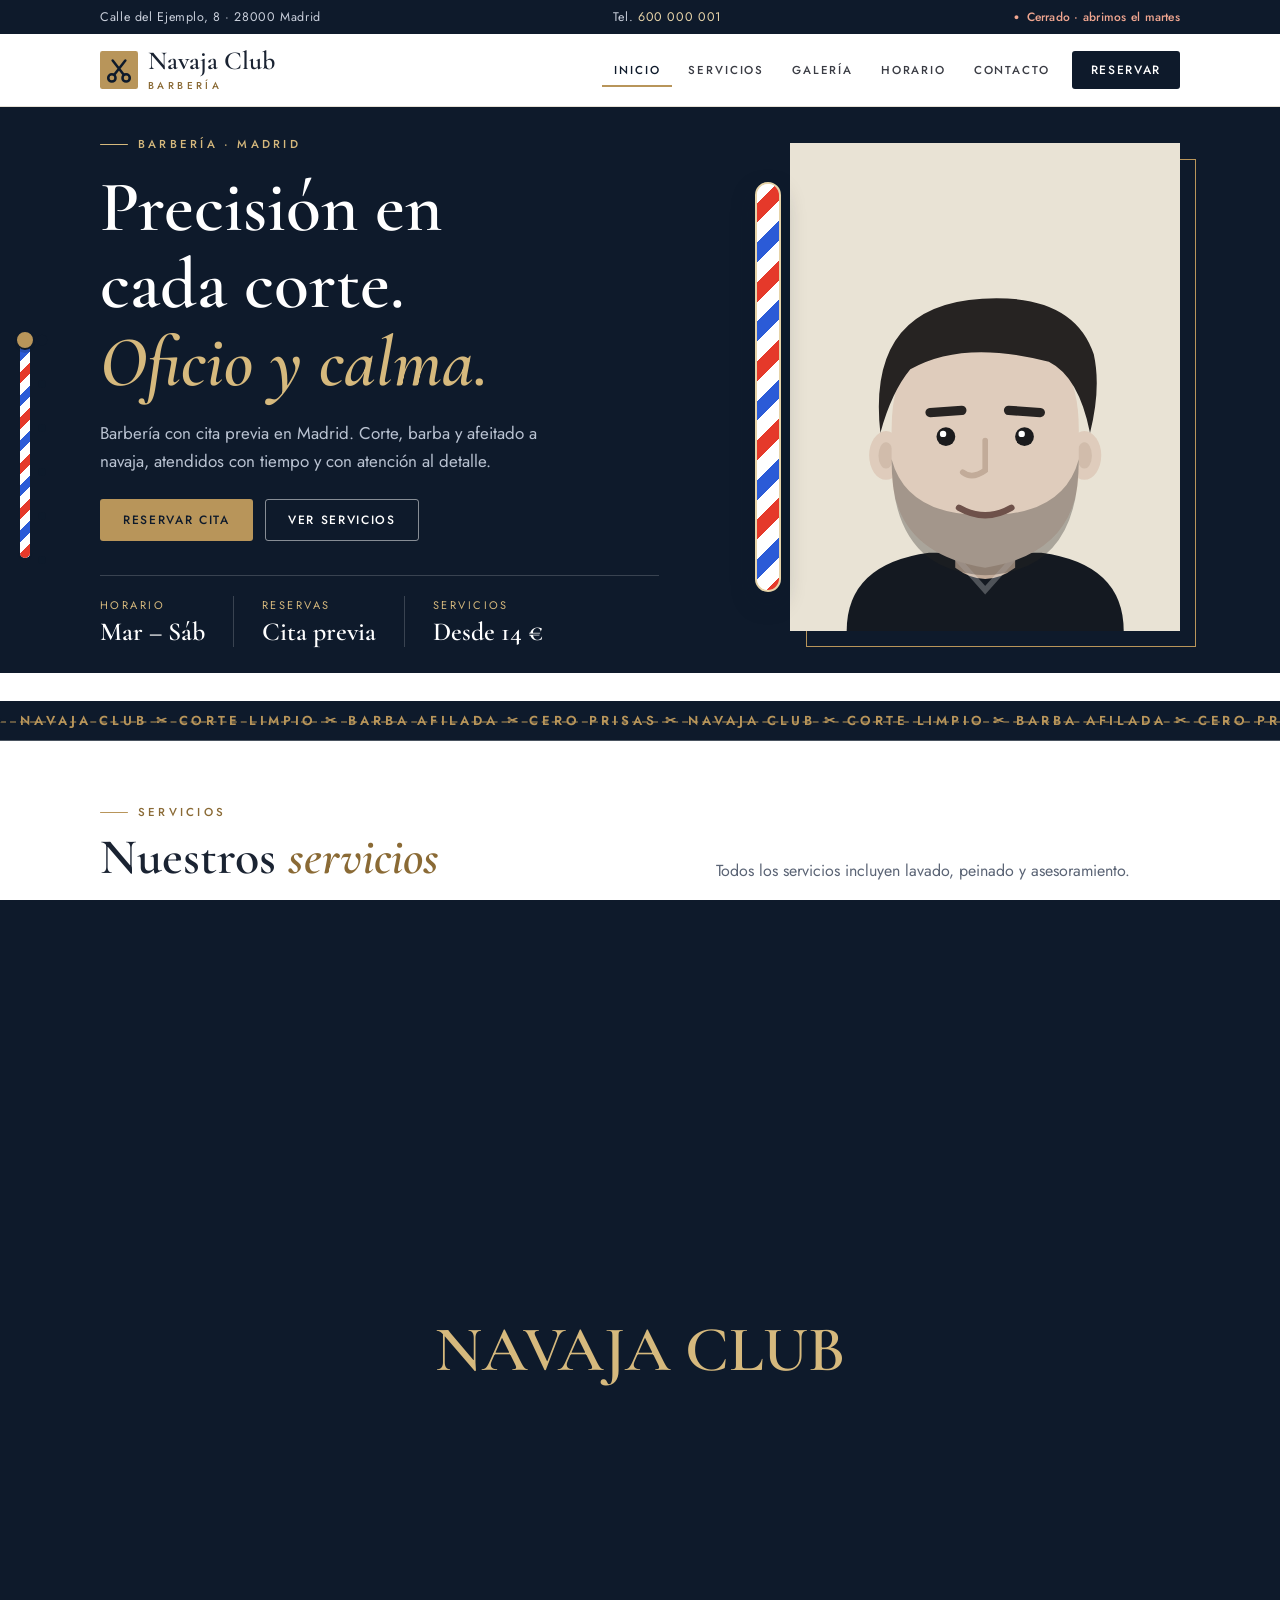
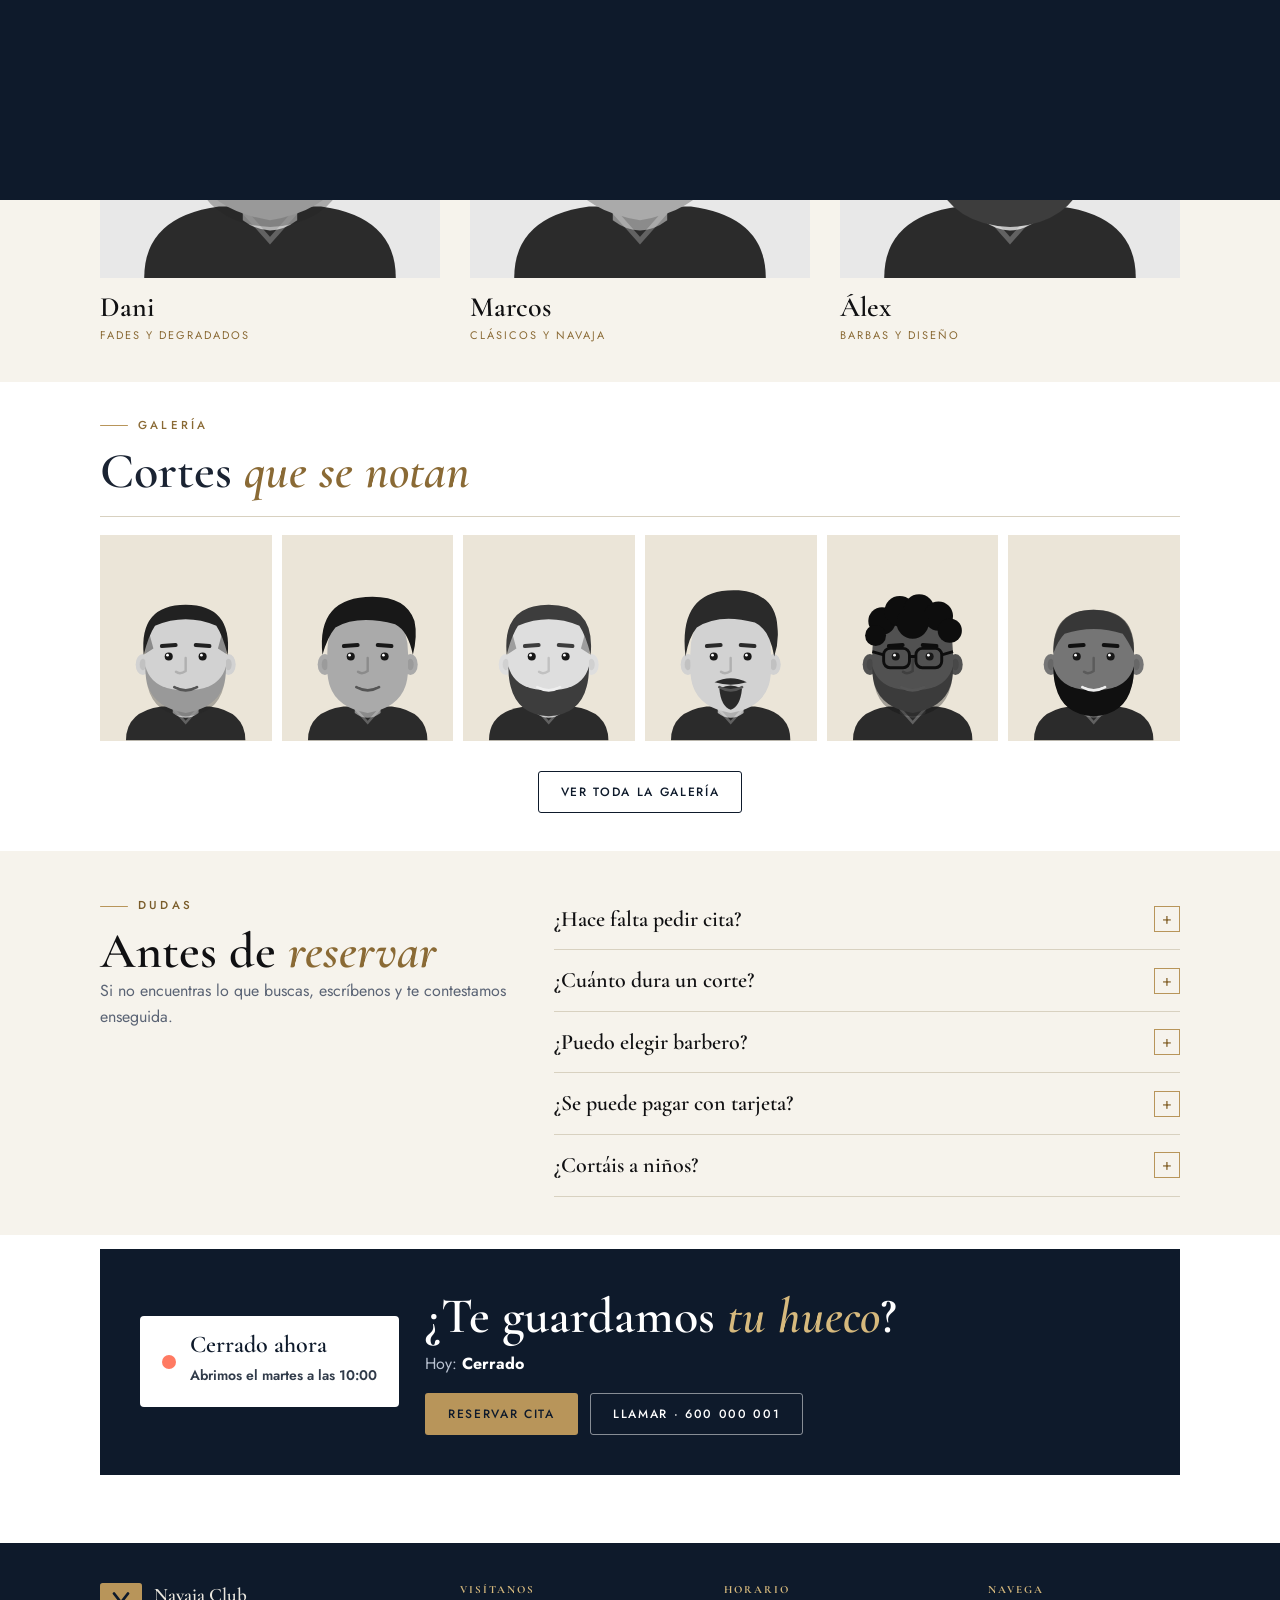
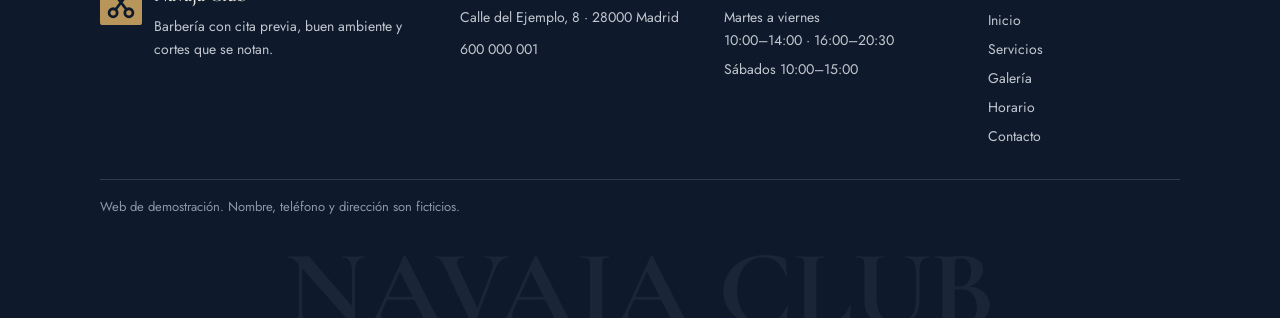
==== commit e61c1f3b: "Rediseño editorial serio: tipografía Cormorant + Jost, hero oscuro, carta de servicios, cabeceras en" ====
--- a/index.html
+++ b/index.html
@@ -7,15 +7,15 @@
 <meta name="theme-color" content="#0e1a2b">
 <link rel="icon" href="favicon.svg" type="image/svg+xml">
 <link rel="preconnect" href="https://fonts.googleapis.com"><link rel="preconnect" href="https://fonts.gstatic.com" crossorigin>
-<link href="https://fonts.googleapis.com/css2?family=Playfair+Display:ital,wght@0,500;0,600;0,700;1,500;1,600&family=Inter:wght@400;500;600;700;800&display=swap" rel="stylesheet">
+<link href="https://fonts.googleapis.com/css2?family=Cormorant+Garamond:ital,wght@0,500;0,600;0,700;1,500;1,600&family=Jost:wght@400;500;600;700&display=swap" rel="stylesheet">
 <link rel="stylesheet" href="styles.css?v=1">
 <script>try{if(!window.CSSViewTransitionRule&&sessionStorage.getItem("nvgo")){document.documentElement.classList.add("arrive")}}catch(e){}</script>
 </head><body data-page="inicio">
 <a class="skip" href="#main">Saltar al contenido</a>
+<div class="topline"><div class="wrap"><span>Calle del Ejemplo, 8 · 28000 Madrid</span><span>Tel. <a href="tel:+34600000001">600 000 001</a></span><span class="pill" data-open-badge>Cargando…</span></div></div>
 <header class="bar"><div class="wrap bar-in">
 <a class="brand" href="index.html" aria-label="Navaja Club, inicio"><svg class="logo" viewBox="0 0 48 48" aria-hidden="true"><rect width="48" height="48" rx="13" fill="#b8955a"/><g fill="none" stroke="#0e1a2b" stroke-width="3.2" stroke-linecap="round"><circle cx="15" cy="34" r="4.6"/><circle cx="33" cy="34" r="4.6"/><path d="M18 30 L32 12 M30 30 L16 12"/></g></svg><span>Navaja Club<small>barbería</small></span></a>
 <nav class="nav" id="nav" aria-label="Principal"><a href="index.html" class=on aria-current=page>Inicio</a><a href="servicios.html">Servicios</a><a href="galeria.html">Galería</a><a href="horario.html">Horario</a><a href="contacto.html">Contacto</a><a class="btn btn-lime nav-cta" href="contacto.html">Reservar</a></nav>
-<span class="pill" data-open-badge>Cargando…</span>
 <button class="menu-toggle" aria-expanded="false" aria-controls="nav" aria-label="Abrir menú"><i></i><i></i><i></i></button>
 </div></header>
 <div class="progress" aria-hidden="true"></div>
@@ -23,19 +23,18 @@
 
 <section class="hero"><div class="wrap hero-in">
 <div class="hero-copy"><p class="eyebrow reveal">Barbería · Madrid</p>
-<h1 class="reveal">Corte limpio.<br>Barba afilada.<br><em>Cero prisas.</em></h1>
-<p class="lead reveal">Fades, clásicos y afeitado a navaja en un local donde se viene a estar bien. Reserva tu hueco y sal con el mejor look de la semana.</p>
-<div class="cta reveal"><a class="btn btn-lime" href="contacto.html">Reservar cita</a><a class="btn btn-ghost" href="servicios.html">Ver precios</a></div>
-<ul class="mini reveal"><li>Cita online</li><li>Elige barbero</li><li>Toalla caliente</li></ul></div>
+<h1 class="reveal">Precisión en cada corte.<br><em>Oficio y calma.</em></h1>
+<p class="lead reveal">Barbería con cita previa en Madrid. Corte, barba y afeitado a navaja, atendidos con tiempo y con atención al detalle.</p>
+<div class="cta reveal"><a class="btn btn-lime" href="contacto.html">Reservar cita</a><a class="btn btn-ghost" href="servicios.html">Ver servicios</a></div>
+<dl class="facts reveal"><div><dt>Horario</dt><dd>Mar – Sáb</dd></div><div><dt>Reservas</dt><dd>Cita previa</dd></div><div><dt>Servicios</dt><dd>Desde 14 €</dd></div></dl></div>
 <div class="hero-vis"><div class="pole" aria-hidden="true"><i></i></div>
-<div class="disc"><div class="par"><svg class="man " viewBox="0 0 200 200" role="img" aria-label="Barbero ilustrado"><path d="M26 200 q0 -36 44 -42 h60 q44 6 44 42z" fill="#b8955a"/><path d="M84 140 h32 v26 q-16 12 -32 0z" fill="#d9a77f"/><path d="M84 160 l16 18 l16 -18" fill="none" stroke="#ffffff" stroke-opacity=".25" stroke-width="3"/><g class="hd"><ellipse cx="47" cy="106" rx="9" ry="13" fill="#f2c9a5"/><ellipse cx="47" cy="106" rx="4" ry="7" fill="#d9a77f" opacity=".5"/><ellipse cx="153" cy="106" rx="9" ry="13" fill="#f2c9a5"/><ellipse cx="153" cy="106" rx="4" ry="7" fill="#d9a77f" opacity=".5"/><path d="M50 92 q0 -54 50 -54 q50 0 50 54 v20 q0 46 -50 54 q-50 -8 -50 -54z" fill="#f2c9a5"/><g class="hr"><path d="M44 94 q-8 -72 62 -72 q42 0 52 30 q4 18 -2 42 q-6 -30 -22 -38 q-46 -12 -74 4 q-10 12 -16 34z" fill="#2a2220"/></g><g class="br"><path d="M50 108 q0 60 50 62 q50 -2 50 -62 q-8 30 -50 30 q-42 0 -50 -30z" fill="#2a2220" opacity=".32"/></g><rect x="68" y="80" width="22" height="5" rx="2.5" fill="#2a2220" transform="rotate(-4 79 82)"/><rect x="110" y="80" width="22" height="5" rx="2.5" fill="#2a2220" transform="rotate(4 121 82)"/><g class="eye"><g class="pp"><circle cx="79" cy="96" r="5" fill="#1b1b1f"/><circle cx="77.5" cy="94.5" r="1.7" fill="#fff"/></g></g><g class="eye"><g class="pp"><circle cx="121" cy="96" r="5" fill="#1b1b1f"/><circle cx="119.5" cy="94.5" r="1.7" fill="#fff"/></g></g><path d="M100 98 v16 q-7 5 -12 1" fill="none" stroke="#d9a77f" stroke-width="3" stroke-linecap="round"/><path d="M86 134 q14 8 28 0" fill="none" stroke="#8a4a3a" stroke-width="3.4" stroke-linecap="round"/></g></svg></div></div>
-<span class="chip c1">✂️ Fade a medida</span><span class="chip c2">🪒 Navaja y toalla caliente</span><span class="chip c3">🧔 Barba perfilada</span></div></div></section>
+<div class="disc"><div class="par"><svg class="man " viewBox="0 0 200 200" role="img" aria-label="Barbero ilustrado"><path d="M26 200 q0 -36 44 -42 h60 q44 6 44 42z" fill="#0e1a2b"/><path d="M84 140 h32 v26 q-16 12 -32 0z" fill="#d9a77f"/><path d="M84 160 l16 18 l16 -18" fill="none" stroke="#ffffff" stroke-opacity=".25" stroke-width="3"/><g class="hd"><ellipse cx="47" cy="106" rx="9" ry="13" fill="#f2c9a5"/><ellipse cx="47" cy="106" rx="4" ry="7" fill="#d9a77f" opacity=".5"/><ellipse cx="153" cy="106" rx="9" ry="13" fill="#f2c9a5"/><ellipse cx="153" cy="106" rx="4" ry="7" fill="#d9a77f" opacity=".5"/><path d="M50 92 q0 -54 50 -54 q50 0 50 54 v20 q0 46 -50 54 q-50 -8 -50 -54z" fill="#f2c9a5"/><g class="hr"><path d="M44 94 q-8 -72 62 -72 q42 0 52 30 q4 18 -2 42 q-6 -30 -22 -38 q-46 -12 -74 4 q-10 12 -16 34z" fill="#2a2220"/></g><g class="br"><path d="M50 108 q0 60 50 62 q50 -2 50 -62 q-8 30 -50 30 q-42 0 -50 -30z" fill="#2a2220" opacity=".32"/></g><rect x="68" y="80" width="22" height="5" rx="2.5" fill="#2a2220" transform="rotate(-4 79 82)"/><rect x="110" y="80" width="22" height="5" rx="2.5" fill="#2a2220" transform="rotate(4 121 82)"/><g class="eye"><g class="pp"><circle cx="79" cy="96" r="5" fill="#1b1b1f"/><circle cx="77.5" cy="94.5" r="1.7" fill="#fff"/></g></g><g class="eye"><g class="pp"><circle cx="121" cy="96" r="5" fill="#1b1b1f"/><circle cx="119.5" cy="94.5" r="1.7" fill="#fff"/></g></g><path d="M100 98 v16 q-7 5 -12 1" fill="none" stroke="#d9a77f" stroke-width="3" stroke-linecap="round"/><path d="M86 134 q14 8 28 0" fill="none" stroke="#8a4a3a" stroke-width="3.4" stroke-linecap="round"/></g></svg></div></div></div></div></section>
 <div class="cut" data-cut aria-hidden="true"><div class="rib full"><span>NAVAJA CLUB ✂ CORTE LIMPIO ✂ BARBA AFILADA ✂ CERO PRISAS ✂ NAVAJA CLUB ✂ CORTE LIMPIO ✂ BARBA AFILADA ✂ CERO PRISAS ✂ NAVAJA CLUB ✂ CORTE LIMPIO ✂ BARBA AFILADA ✂ CERO PRISAS ✂ </span></div><div class="rib top"><span>NAVAJA CLUB ✂ CORTE LIMPIO ✂ BARBA AFILADA ✂ CERO PRISAS ✂ NAVAJA CLUB ✂ CORTE LIMPIO ✂ BARBA AFILADA ✂ CERO PRISAS ✂ NAVAJA CLUB ✂ CORTE LIMPIO ✂ BARBA AFILADA ✂ CERO PRISAS ✂ </span></div><div class="rib bot"><span>NAVAJA CLUB ✂ CORTE LIMPIO ✂ BARBA AFILADA ✂ CERO PRISAS ✂ NAVAJA CLUB ✂ CORTE LIMPIO ✂ BARBA AFILADA ✂ CERO PRISAS ✂ NAVAJA CLUB ✂ CORTE LIMPIO ✂ BARBA AFILADA ✂ CERO PRISAS ✂ </span></div><svg class="scis" viewBox="0 0 66 40"><g class="bl a"><circle cx="8" cy="11" r="6" fill="#b8955a" stroke="#0e1a2b" stroke-width="2"/><path d="M13 14 L62 19.2 L13 21z" fill="#b8955a" stroke="#0e1a2b" stroke-width="1.6" stroke-linejoin="round"/></g><g class="bl b"><circle cx="8" cy="29" r="6" fill="#b8955a" stroke="#0e1a2b" stroke-width="2"/><path d="M13 26 L62 20.8 L13 19z" fill="#b8955a" stroke="#0e1a2b" stroke-width="1.6" stroke-linejoin="round"/></g><circle cx="22" cy="20" r="2.4" fill="#0e1a2b"/></svg></div>
 
 
 <section class="sec"><div class="wrap">
-<header class="sec-h reveal"><p class="eyebrow">Servicios</p><h2>Lo que necesitas, <em>bien hecho</em></h2><p>Todos los servicios incluyen lavado, peinado y asesoramiento.</p></header>
-<div class="svc-grid"><a class="svc reveal tilt" href="servicios.html#clasico"><span class="ic">✂️</span><h3>Corte clásico</h3><p>Tijera y máquina, lavado y peinado. El corte de siempre, bien hecho.</p><span class="from">desde <b>14 €</b></span><span class="go" aria-hidden="true">→</span></a><a class="svc reveal tilt" href="servicios.html#fade"><span class="ic">💈</span><h3>Fade y degradado</h3><p>Degradado a medida: skin, low, mid o high. Acabado limpio.</p><span class="from">desde <b>16 €</b></span><span class="go" aria-hidden="true">→</span></a><a class="svc reveal tilt" href="servicios.html#barba"><span class="ic">🧔</span><h3>Barba y toalla caliente</h3><p>Perfilado, hidratación y toalla caliente para una barba cuidada.</p><span class="from">desde <b>10 €</b></span><span class="go" aria-hidden="true">→</span></a><a class="svc reveal tilt" href="servicios.html#combo"><span class="ic">🔥</span><h3>Corte + barba</h3><p>El combo completo en una sola cita. Ahorras tiempo y dinero.</p><span class="from">desde <b>22 €</b></span><span class="go" aria-hidden="true">→</span></a><a class="svc reveal tilt" href="servicios.html#navaja"><span class="ic">🪒</span><h3>Afeitado a navaja</h3><p>Ritual clásico: espuma, toalla caliente y navaja. Piel como nueva.</p><span class="from">desde <b>15 €</b></span><span class="go" aria-hidden="true">→</span></a><a class="svc reveal tilt" href="servicios.html#junior"><span class="ic">🧒</span><h3>Corte junior</h3><p>Hasta 12 años. Con paciencia, buen humor y sin lloros.</p><span class="from">desde <b>11 €</b></span><span class="go" aria-hidden="true">→</span></a></div>
+<header class="sec-h reveal"><p class="eyebrow">Servicios</p><h2>Nuestros <em>servicios</em></h2><p>Todos los servicios incluyen lavado, peinado y asesoramiento.</p></header>
+<div class="svclist"><a class="svcrow reveal" href="servicios.html#clasico"><span class="num">01</span><div><h3>Corte clásico</h3><p>Tijera y máquina, lavado y peinado. El corte de siempre, bien hecho.</p></div><b>14 €</b></a><a class="svcrow reveal" href="servicios.html#fade"><span class="num">02</span><div><h3>Fade y degradado</h3><p>Degradado a medida: skin, low, mid o high. Acabado limpio.</p></div><b>16 €</b></a><a class="svcrow reveal" href="servicios.html#barba"><span class="num">03</span><div><h3>Barba y toalla caliente</h3><p>Perfilado, hidratación y toalla caliente para una barba cuidada.</p></div><b>10 €</b></a><a class="svcrow reveal" href="servicios.html#combo"><span class="num">04</span><div><h3>Corte + barba</h3><p>El combo completo en una sola cita. Ahorras tiempo y dinero.</p></div><b>22 €</b></a><a class="svcrow reveal" href="servicios.html#navaja"><span class="num">05</span><div><h3>Afeitado a navaja</h3><p>Ritual clásico: espuma, toalla caliente y navaja. Piel como nueva.</p></div><b>15 €</b></a><a class="svcrow reveal" href="servicios.html#junior"><span class="num">06</span><div><h3>Corte junior</h3><p>Hasta 12 años. Con paciencia, buen humor y sin lloros.</p></div><b>11 €</b></a></div>
 <p class="center reveal"><a class="btn btn-ghost" href="servicios.html">Calcular mi cita</a></p>
 </div></section>
 
--- a/styles.css
+++ b/styles.css
@@ -1,8 +1,8 @@
 :root{--ink:#0e1a2b;--coal:#141418;--coal2:#1c1c22;--line:#2b2b33;--bone:#f1ede4;--paper:#f6f3ec;--mute:#9a9ca6;--lime:#b8955a;--lime2:#a38048;--blue:#7aa7ff;--red:#ff5a36;--r:20px;--ease:cubic-bezier(.2,.7,.2,1);
 --bg:var(--ink);--fg:var(--bone);--card:var(--coal);--bd:var(--line);--mu:var(--mute)}
 *{box-sizing:border-box}html{overflow-x:clip;scroll-behavior:smooth;-webkit-text-size-adjust:100%}
-body{margin:0;background:var(--ink);color:var(--bone);font:500 15.5px/1.55 'Inter',system-ui,sans-serif;overflow-x:hidden}
-svg{max-width:100%;display:block}a{color:inherit}p{margin:0}h1,h2,h3,h4{font-family:'Bricolage Grotesque','Inter',sans-serif;font-weight:800;line-height:1.04;margin:0;letter-spacing:-.025em;text-wrap:balance}
+body{margin:0;background:var(--ink);color:var(--bone);font:500 15.5px/1.55 'Jost',system-ui,sans-serif;overflow-x:hidden}
+svg{max-width:100%;display:block}a{color:inherit}p{margin:0}h1,h2,h3,h4{font-family:'Cormorant Garamond','Jost',sans-serif;font-weight:800;line-height:1.04;margin:0;letter-spacing:-.025em;text-wrap:balance}
 em{font-style:normal;color:var(--lime)}
 .wrap{width:min(1080px,100% - 40px);margin-inline:auto}
 .skip{position:absolute;left:-999px;top:8px;background:var(--lime);color:#000;padding:10px 14px;border-radius:10px;z-index:99}.skip:focus{left:8px}
@@ -12,21 +12,21 @@
 .bar.scrolled{border-color:var(--line)}
 .bar-in{display:flex;align-items:center;gap:18px;height:62px}
 .brand{display:flex;align-items:center;gap:10px;text-decoration:none;margin-right:auto}.brand .logo{width:36px;height:36px;transition:transform .5s var(--ease)}.brand:hover .logo{transform:rotate(-12deg) scale(1.08)}
-.brand span{font:800 18px/1 'Bricolage Grotesque';display:flex;flex-direction:column;letter-spacing:-.02em}.brand small{font:700 10px/1.4 'Inter';letter-spacing:.2em;text-transform:uppercase;color:var(--mute);margin-top:3px}
+.brand span{font:800 18px/1 'Cormorant Garamond';display:flex;flex-direction:column;letter-spacing:-.02em}.brand small{font:700 10px/1.4 'Jost';letter-spacing:.2em;text-transform:uppercase;color:var(--mute);margin-top:3px}
 .nav{display:flex;align-items:center;gap:4px}.nav a:not(.btn){text-decoration:none;font-weight:600;font-size:14px;padding:7px 12px;border-radius:99px;color:#cfd0d6;transition:.25s}
 .nav a:not(.btn):hover{background:var(--coal2);color:#fff}.nav a.on{background:var(--bone);color:#000}.nav-cta{margin-left:6px}
-.pill{font:700 12px/1 'Inter';padding:8px 12px;border-radius:99px;background:var(--coal2);white-space:nowrap}.pill.is-open{background:#1f3a14;color:#b9ff7a}.pill.is-closed{background:#3a1a14;color:#ff9a84}
+.pill{font:700 12px/1 'Jost';padding:8px 12px;border-radius:99px;background:var(--coal2);white-space:nowrap}.pill.is-open{background:#1f3a14;color:#b9ff7a}.pill.is-closed{background:#3a1a14;color:#ff9a84}
 .menu-toggle{display:none;width:42px;height:42px;border:1px solid var(--line);background:var(--coal);border-radius:12px;cursor:pointer;flex-direction:column;gap:5px;align-items:center;justify-content:center}
 .menu-toggle i{width:18px;height:2px;background:#fff;border-radius:2px;transition:.3s}.menu-toggle[aria-expanded=true] i:nth-child(1){transform:translateY(7px) rotate(45deg)}.menu-toggle[aria-expanded=true] i:nth-child(2){opacity:0}.menu-toggle[aria-expanded=true] i:nth-child(3){transform:translateY(-7px) rotate(-45deg)}
 .progress{position:fixed;left:0;top:0;height:3px;width:100%;background:var(--lime);transform:scaleX(0);transform-origin:0 50%;z-index:60}
 /* botones */
-.btn{display:inline-flex;align-items:center;justify-content:center;gap:8px;font:800 14px/1 'Inter';padding:12px 20px;border-radius:99px;border:2px solid transparent;text-decoration:none;cursor:pointer;transition:transform .25s var(--ease),box-shadow .25s,background .25s}
+.btn{display:inline-flex;align-items:center;justify-content:center;gap:8px;font:800 14px/1 'Jost';padding:12px 20px;border-radius:99px;border:2px solid transparent;text-decoration:none;cursor:pointer;transition:transform .25s var(--ease),box-shadow .25s,background .25s}
 .btn:hover{transform:translateY(-3px)}.btn:active{transform:scale(.97)}.btn.wide{width:100%}
 .btn-lime{background:var(--lime);color:#0e1a2b;box-shadow:0 12px 26px -14px var(--lime)}.btn-lime:hover{background:#cfae78;box-shadow:0 16px 30px -12px var(--lime)}
 .btn-ghost{border-color:currentColor;background:transparent;color:inherit}.btn-ghost:hover{background:rgba(255,255,255,.08)}
 .cta{display:flex;flex-wrap:wrap;gap:12px}.center{text-align:center;margin-top:30px}
 /* tipografía */
-.eyebrow{font:800 11px/1 'Inter';letter-spacing:.22em;text-transform:uppercase;color:var(--lime);display:inline-flex;align-items:center;gap:10px;margin-bottom:12px}
+.eyebrow{font:800 11px/1 'Jost';letter-spacing:.22em;text-transform:uppercase;color:var(--lime);display:inline-flex;align-items:center;gap:10px;margin-bottom:12px}
 .eyebrow:before{content:"";width:24px;height:3px;border-radius:3px;background:currentColor}
 .lead{font-size:clamp(15px,1.5vw,17px);color:var(--mute);max-width:56ch}
 .sec{padding:clamp(40px,5.5vw,72px) 0}.sec.tight{padding-top:20px}
@@ -48,32 +48,32 @@
 .pole{position:absolute;left:-4%;top:8%;bottom:8%;width:34px;border-radius:99px;background:#fff;border:3px solid #222;overflow:hidden;z-index:2;box-shadow:0 14px 30px rgba(0,0,0,.4)}
 .pole i{position:absolute;inset:-60px 0;background:repeating-linear-gradient(135deg,#e5392a 0 14px,#fff 14px 28px,#2b5bd7 28px 42px,#fff 42px 56px);animation:pole 3s linear infinite}
 @keyframes pole{to{transform:translateY(56px)}}
-.chip{position:absolute;background:var(--bone);color:#0e1a2b;border-radius:99px;padding:8px 13px;font:800 12px/1 'Inter';box-shadow:0 14px 30px -14px rgba(0,0,0,.6);animation:float 6s ease-in-out infinite;z-index:3}
+.chip{position:absolute;background:var(--bone);color:#0e1a2b;border-radius:99px;padding:8px 13px;font:800 12px/1 'Jost';box-shadow:0 14px 30px -14px rgba(0,0,0,.6);animation:float 6s ease-in-out infinite;z-index:3}
 @keyframes float{50%{transform:translateY(-10px)}}.c1{left:6%;top:14%}.c2{right:-2%;top:46%;animation-delay:-2s}.c3{left:2%;bottom:8%;animation-delay:-4s}
 .eye{transform-box:fill-box;transform-origin:center;animation:blink 5.5s infinite}@keyframes blink{0%,94%,100%{transform:scaleY(1)}97%{transform:scaleY(.1)}}
 /* marquee */
 .marquee{background:var(--lime);color:#0e1a2b;overflow:hidden;padding:12px 0;transform:rotate(-1.2deg);margin:8px 0}
-.mq{display:flex;gap:22px;width:max-content;animation:mq 36s linear infinite;font:800 20px/1 'Bricolage Grotesque';align-items:center;text-transform:uppercase;letter-spacing:-.01em}.mq span{white-space:nowrap}.mq i{font-style:normal;font-size:16px}
+.mq{display:flex;gap:22px;width:max-content;animation:mq 36s linear infinite;font:800 20px/1 'Cormorant Garamond';align-items:center;text-transform:uppercase;letter-spacing:-.01em}.mq span{white-space:nowrap}.mq i{font-style:normal;font-size:16px}
 @keyframes mq{to{transform:translateX(-50%)}}
 /* servicios */
 .svc-grid{display:grid;grid-template-columns:repeat(3,1fr);gap:14px}
 .svc{position:relative;background:var(--coal);border:1px solid var(--line);border-radius:var(--r);padding:20px 20px 18px;text-decoration:none;display:flex;flex-direction:column;gap:6px;transition:box-shadow .3s,border-color .3s;transform-style:preserve-3d}
 .svc:hover{border-color:var(--lime);box-shadow:0 20px 40px -26px var(--lime)}
 .svc .ic{width:44px;height:44px;border-radius:13px;background:var(--coal2);border:1px solid var(--line);display:grid;place-items:center;font-size:21px;margin-bottom:4px}
-.svc h3{font-size:20px}.svc p{color:var(--mute);font-size:14px;flex:1}.svc .from{font-size:13px;color:var(--mute)}.svc .from b{font:800 19px 'Bricolage Grotesque';color:var(--lime)}
+.svc h3{font-size:20px}.svc p{color:var(--mute);font-size:14px;flex:1}.svc .from{font-size:13px;color:var(--mute)}.svc .from b{font:800 19px 'Cormorant Garamond';color:var(--lime)}
 .svc .go{position:absolute;right:16px;bottom:16px;width:32px;height:32px;border-radius:50%;background:var(--bone);color:#000;display:grid;place-items:center;transition:.3s}.svc:hover .go{background:var(--lime);transform:translateX(4px)}
 /* antes / después */
 .ba{position:relative;max-width:400px;margin:0 auto;aspect-ratio:1;border-radius:26px;overflow:hidden;box-shadow:0 30px 50px -30px rgba(0,0,0,.5);--pos:50%;touch-action:pan-y;user-select:none}
 .ba-img{position:absolute;inset:0;background:var(--bg);display:grid;place-items:end center}.ba-img .man{width:92%}
 .ba-img.before{clip-path:inset(0 calc(100% - var(--pos)) 0 0)}
-.ba-tag{position:absolute;top:12px;background:#0e1a2b;color:#fff;font:800 11px/1 'Inter';letter-spacing:.14em;text-transform:uppercase;padding:7px 11px;border-radius:99px}.after .ba-tag{right:12px}.before .ba-tag{left:12px}
+.ba-tag{position:absolute;top:12px;background:#0e1a2b;color:#fff;font:800 11px/1 'Jost';letter-spacing:.14em;text-transform:uppercase;padding:7px 11px;border-radius:99px}.after .ba-tag{right:12px}.before .ba-tag{left:12px}
 .ba-handle{position:absolute;top:0;bottom:0;left:var(--pos);width:44px;margin-left:-22px;border:0;background:transparent;cursor:ew-resize;padding:0}
 .ba-handle:before{content:"";position:absolute;left:50%;top:0;bottom:0;width:4px;margin-left:-2px;background:#fff}
 .ba-handle span{position:absolute;left:50%;top:50%;width:44px;height:44px;margin:-22px 0 0 -22px;border-radius:50%;background:#0e1a2b;border:3px solid #fff;display:grid;place-items:center}
 .ba-handle span:before{content:"◂ ▸";color:var(--lime);font-size:12px;letter-spacing:2px}
 /* pasos */
 .steps{list-style:none;padding:0;margin:0;display:grid;grid-template-columns:repeat(4,1fr);gap:16px;position:relative}
-.step{position:relative;padding-top:6px}.step .n{width:44px;height:44px;border-radius:12px;background:var(--lime);color:#000;display:grid;place-items:center;font:800 19px 'Bricolage Grotesque';margin-bottom:12px}
+.step{position:relative;padding-top:6px}.step .n{width:44px;height:44px;border-radius:12px;background:var(--lime);color:#000;display:grid;place-items:center;font:800 19px 'Cormorant Garamond';margin-bottom:12px}
 .step h3{font-size:18px;margin-bottom:5px}.step p{font-size:14px;color:var(--mute)}.steps:before{content:"";position:absolute;left:44px;right:20px;top:28px;border-top:2px dashed var(--line);z-index:0}.step .n{position:relative;z-index:1}
 /* equipo */
 .team{display:grid;grid-template-columns:repeat(3,1fr);gap:14px}
@@ -86,19 +86,19 @@
 .tile .man{width:94%;transition:transform .5s var(--ease)}.tile:hover .man{transform:scale(1.06)}
 .tile .deco{position:absolute;inset:0;background:radial-gradient(circle at 18% 22%,rgba(255,255,255,.4) 0 8%,transparent 9%),radial-gradient(circle at 86% 66%,rgba(255,255,255,.3) 0 6%,transparent 7%)}
 .cap{position:absolute;left:8px;right:8px;bottom:8px;background:rgba(14,26,43,.9);color:#fff;border-radius:12px;padding:8px 11px;text-align:left;display:flex;flex-direction:column;transform:translateY(8px);opacity:0;transition:.3s}
-.tile:hover .cap,.tile:focus-visible .cap{transform:none;opacity:1}.cap b{font:800 15px 'Bricolage Grotesque'}.cap i{font-style:normal;font-size:12px;color:var(--lime);font-weight:700}
-.filters{display:flex;flex-wrap:wrap;gap:8px;margin-bottom:18px}.fbtn{font:700 13px/1 'Inter';padding:9px 16px;border-radius:99px;border:1px solid var(--line);background:var(--coal);color:#fff;cursor:pointer;transition:.25s}
+.tile:hover .cap,.tile:focus-visible .cap{transform:none;opacity:1}.cap b{font:800 15px 'Cormorant Garamond'}.cap i{font-style:normal;font-size:12px;color:var(--lime);font-weight:700}
+.filters{display:flex;flex-wrap:wrap;gap:8px;margin-bottom:18px}.fbtn{font:700 13px/1 'Jost';padding:9px 16px;border-radius:99px;border:1px solid var(--line);background:var(--coal);color:#fff;cursor:pointer;transition:.25s}
 .fbtn:hover{border-color:var(--lime)}.fbtn.on{background:var(--lime);color:#000;border-color:var(--lime)}.tile.hide{display:none}.empty{text-align:center;color:var(--mute);padding:40px}
 .lb{position:fixed;inset:0;background:rgba(0,0,0,.86);display:none;place-items:center;z-index:90;padding:20px;backdrop-filter:blur(6px)}.lb.on{display:grid;animation:fade .25s}@keyframes fade{from{opacity:0}}
 .lb-card{background:var(--bg);width:min(520px,100%);border-radius:28px;padding:22px 22px 10px;text-align:center;position:relative;overflow:hidden}.lb-card .man{width:90%;margin:0 auto}
-.lb-card p{font:800 24px 'Bricolage Grotesque';margin:0;padding:12px 0 2px;background:#0e1a2b;color:#fff;margin:0 -22px}.lb-card small{display:block;color:var(--lime);font-weight:700;background:#0e1a2b;margin:0 -22px;padding:0 0 14px}
+.lb-card p{font:800 24px 'Cormorant Garamond';margin:0;padding:12px 0 2px;background:#0e1a2b;color:#fff;margin:0 -22px}.lb-card small{display:block;color:var(--lime);font-weight:700;background:#0e1a2b;margin:0 -22px;padding:0 0 14px}
 .lb button{position:absolute;border:0;width:44px;height:44px;border-radius:50%;background:#fff;color:#000;font-size:19px;cursor:pointer;z-index:3}.lb .x{top:12px;right:12px}.lb .pv{left:12px;top:44%}.lb .nx{right:12px;top:44%}
 /* faq */
 .faq-wrap{display:grid;grid-template-columns:.8fr 1.2fr;gap:36px;align-items:start}.faq{display:grid;gap:10px}
 details{background:var(--card);border:1px solid var(--bd);border-radius:16px;padding:2px 18px;transition:.25s}details[open]{border-color:var(--lime);box-shadow:0 18px 36px -26px var(--lime)}
 .paper details[open]{border-color:#0e1a2b;box-shadow:0 18px 36px -28px #000}
-summary{list-style:none;cursor:pointer;font:700 16px/1.3 'Bricolage Grotesque';padding:14px 32px 14px 0;position:relative}summary::-webkit-details-marker{display:none}
-summary:after{content:"+";position:absolute;right:0;top:50%;transform:translateY(-50%);width:26px;height:26px;border-radius:50%;background:var(--lime);color:#000;display:grid;place-items:center;font:700 17px/1 'Inter';transition:.3s}
+summary{list-style:none;cursor:pointer;font:700 16px/1.3 'Cormorant Garamond';padding:14px 32px 14px 0;position:relative}summary::-webkit-details-marker{display:none}
+summary:after{content:"+";position:absolute;right:0;top:50%;transform:translateY(-50%);width:26px;height:26px;border-radius:50%;background:var(--lime);color:#000;display:grid;place-items:center;font:700 17px/1 'Jost';transition:.3s}
 details[open] summary:after{content:"–";transform:translateY(-50%) rotate(180deg)}details p{padding:0 0 14px;color:var(--mu);font-size:14.5px}
 /* estado */
 .status-sec{padding-top:24px}.status{background:var(--lime);color:#0e1a2b;border-radius:28px;padding:clamp(22px,3.5vw,38px);display:grid;grid-template-columns:auto 1fr;gap:26px;align-items:center;position:relative;overflow:hidden}
@@ -106,12 +106,12 @@
 .door{display:flex;align-items:center;gap:14px;background:#0e1a2b;color:#fff;border-radius:20px;padding:16px 22px;min-width:230px}
 .door .dot{width:14px;height:14px;border-radius:50%;background:#777;flex:none}.door.is-open .dot{background:var(--lime);animation:ping 1.8s infinite}.door.is-closed .dot{background:#ff7a62}
 @keyframes ping{70%{box-shadow:0 0 0 14px rgba(184,149,90,0)}100%{box-shadow:0 0 0 0 rgba(184,149,90,0)}}.door.is-open .dot{box-shadow:0 0 0 0 rgba(184,149,90,.7)}
-.door b{display:block;font:800 24px/1 'Bricolage Grotesque'}.door small{display:block;opacity:.85;margin-top:6px;font-weight:600;font-size:14px}.door em{display:block;font-style:normal;font-size:13px;color:var(--lime);margin-top:4px;font-weight:700;text-decoration:none;background:none;padding:0}
+.door b{display:block;font:800 24px/1 'Cormorant Garamond'}.door small{display:block;opacity:.85;margin-top:6px;font-weight:600;font-size:14px}.door em{display:block;font-style:normal;font-size:13px;color:var(--lime);margin-top:4px;font-weight:700;text-decoration:none;background:none;padding:0}
 .dogcard{background:rgba(14,26,43,.1);border-radius:24px;display:grid;place-items:end center;padding:12px 12px 0;overflow:hidden}.dogcard .man{width:92%}.dogcard.small{width:170px;margin-left:auto}
 /* horario */
 .hor{display:grid;grid-template-columns:1.4fr 1fr;gap:16px}.hor .door.big{background:var(--lime);color:#0e1a2b;padding:26px}.hor .door.big b{font-size:clamp(30px,4vw,46px)}.hor .door.big small{font-size:16px}.hor .door.big em{color:#0e1a2b}
 .clockcard{background:var(--coal);border:1px solid var(--line);border-radius:20px;padding:20px;display:flex;flex-direction:column;justify-content:center}
-.lbl{font:800 11px/1 'Inter';letter-spacing:.16em;text-transform:uppercase;color:var(--mute)}.clock{font:800 clamp(34px,4.6vw,52px)/1 'Bricolage Grotesque';margin:6px 0 12px;font-variant-numeric:tabular-nums}.today{font:800 18px 'Bricolage Grotesque'}
+.lbl{font:800 11px/1 'Jost';letter-spacing:.16em;text-transform:uppercase;color:var(--mute)}.clock{font:800 clamp(34px,4.6vw,52px)/1 'Cormorant Garamond';margin:6px 0 12px;font-variant-numeric:tabular-nums}.today{font:800 18px 'Cormorant Garamond'}
 .timeline{margin-top:16px;background:var(--coal);border:1px solid var(--line);border-radius:20px;padding:16px;display:grid;gap:6px}
 .tl-row{display:grid;grid-template-columns:100px 1fr 170px;gap:14px;align-items:center;font-size:13px;padding:4px 8px;border-radius:10px}.tl-row.is-today{background:var(--coal2)}.tl-day{font-weight:800}.tl-txt{color:var(--mute);text-align:right;font-weight:600}
 .tl-track{position:relative;height:11px;background:#25262c;border-radius:99px;overflow:hidden}.tl-seg{position:absolute;top:0;bottom:0;background:var(--lime);border-radius:99px;transform-origin:left;animation:grow .9s var(--ease) both}@keyframes grow{from{transform:scaleX(0)}}
@@ -120,34 +120,34 @@
 /* calculadora */
 .calc{display:grid;grid-template-columns:1.3fr .7fr;background:var(--coal);border:1px solid var(--line);border-radius:24px;overflow:hidden}
 .calc-form{padding:clamp(18px,3vw,30px);display:grid;gap:16px}.calc-form h2{font-size:26px}
-fieldset{border:0;padding:0;margin:0}legend{font:800 11px/1 'Inter';letter-spacing:.16em;text-transform:uppercase;color:var(--lime);margin-bottom:8px;padding:0}
+fieldset{border:0;padding:0;margin:0}legend{font:800 11px/1 'Jost';letter-spacing:.16em;text-transform:uppercase;color:var(--lime);margin-bottom:8px;padding:0}
 .opts{display:flex;flex-wrap:wrap;gap:8px}.opts label{cursor:pointer}.opts input{position:absolute;opacity:0;pointer-events:none}
 .opts span{display:inline-flex;gap:8px;align-items:center;padding:9px 14px;border:1px solid var(--line);border-radius:99px;font-weight:600;font-size:13px;background:var(--coal2);transition:.2s}.opts i{font-style:normal;color:var(--lime);font-weight:800}
 .opts input:checked+span{border-color:var(--lime);background:#222a0b;box-shadow:0 8px 18px -12px var(--lime)}.opts input:focus-visible+span{outline:3px solid var(--lime);outline-offset:2px}
 .calc-out{background:var(--lime);color:#0e1a2b;padding:20px;display:flex;flex-direction:column;align-items:center;text-align:center;gap:4px}
-.calc-out .dogcard{width:46%;background:rgba(14,26,43,.1)}.calc-out .lbl{color:#7a5c2a}.total{font:800 clamp(44px,5vw,60px)/1 'Bricolage Grotesque';transition:transform .3s}.total.bump{transform:scale(1.08)}
+.calc-out .dogcard{width:46%;background:rgba(14,26,43,.1)}.calc-out .lbl{color:#7a5c2a}.total{font:800 clamp(44px,5vw,60px)/1 'Cormorant Garamond';transition:transform .3s}.total.bump{transform:scale(1.08)}
 .calc-out .sub{font-weight:700}.calc-out .time{font-size:13px;margin-bottom:12px;color:#2c3a05}.calc-out .btn-lime{background:#0e1a2b;color:var(--lime)}.calc-out .fine{color:#2c3a05}
 .table-wrap{overflow-x:auto;background:#fff;border:1px solid #dedad0;border-radius:20px}.prices{width:100%;border-collapse:collapse;min-width:520px;color:#101012}.prices th,.prices td{padding:14px 18px;text-align:left;border-bottom:1px solid #e6e2d8}
-.prices thead th{font:800 11px 'Inter';letter-spacing:.14em;text-transform:uppercase;color:#5c5f69;background:#efece3}.prices tbody th b{display:block;font:800 17px 'Bricolage Grotesque'}.prices tbody th span{color:#5c5f69;font-size:13px;font-weight:500}
-.prices td{font:800 17px 'Bricolage Grotesque'}.prices td:last-child{font:600 14px 'Inter';color:#5c5f69}.prices tr:last-child>*{border-bottom:0}.prices tbody tr:hover{background:#f7ffd9}
+.prices thead th{font:800 11px 'Jost';letter-spacing:.14em;text-transform:uppercase;color:#5c5f69;background:#efece3}.prices tbody th b{display:block;font:800 17px 'Cormorant Garamond'}.prices tbody th span{color:#5c5f69;font-size:13px;font-weight:500}
+.prices td{font:800 17px 'Cormorant Garamond'}.prices td:last-child{font:600 14px 'Jost';color:#5c5f69}.prices tr:last-child>*{border-bottom:0}.prices tbody tr:hover{background:#f7ffd9}
 .incl{list-style:none;padding:0;margin:0;display:grid;grid-template-columns:repeat(6,1fr);gap:10px}.incl li{background:var(--coal);border:1px solid var(--line);border-radius:16px;padding:14px 8px;text-align:center;font-weight:700;font-size:13px;display:flex;flex-direction:column;gap:8px;align-items:center}.incl span{font-size:24px}
 /* contacto */
 .contact{display:grid;grid-template-columns:1.2fr .8fr;gap:20px;align-items:start}
 .form{background:var(--coal);border:1px solid var(--line);border-radius:24px;padding:clamp(18px,3vw,30px);display:grid;gap:13px}.form h2{font-size:26px}.row{display:grid;grid-template-columns:1fr 1fr;gap:12px}
-label{display:grid;gap:7px;font:700 12px/1 'Inter';letter-spacing:.06em;text-transform:uppercase;color:#cfd0d6}
-input:not([type=radio]):not([type=checkbox]),select,textarea{font:500 15px 'Inter';padding:11px 13px;border:1px solid var(--line);border-radius:12px;background:var(--coal2);color:#fff;width:100%;transition:.2s;text-transform:none;letter-spacing:0}
+label{display:grid;gap:7px;font:700 12px/1 'Jost';letter-spacing:.06em;text-transform:uppercase;color:#cfd0d6}
+input:not([type=radio]):not([type=checkbox]),select,textarea{font:500 15px 'Jost';padding:11px 13px;border:1px solid var(--line);border-radius:12px;background:var(--coal2);color:#fff;width:100%;transition:.2s;text-transform:none;letter-spacing:0}
 input:focus,select:focus,textarea:focus{outline:0;border-color:var(--lime);box-shadow:0 0 0 4px rgba(184,149,90,.15)}input[type=date]{color-scheme:dark}.err{color:#ff9a84;font-weight:700;font-size:14px}
 .info{display:grid;gap:12px}.card{background:var(--coal);border:1px solid var(--line);border-radius:18px;padding:18px}.card h3{font-size:17px;margin-bottom:4px}.card p{color:var(--mute);font-size:14px}
-.big-link{display:inline-block;font:800 24px 'Bricolage Grotesque';text-decoration:none;color:#fff;border-bottom:3px solid var(--lime)}.big-link.sm{font-size:16px}.big-link:hover{color:var(--lime)}
+.big-link{display:inline-block;font:800 24px 'Cormorant Garamond';text-decoration:none;color:#fff;border-bottom:3px solid var(--lime)}.big-link.sm{font-size:16px}.big-link:hover{color:var(--lime)}
 .map{width:100%;border-radius:14px;margin-top:10px}.pin{animation:float 3s ease-in-out infinite}
-.social-top{display:flex;justify-content:flex-end;align-items:center;gap:8px}.social-top span{font:800 11px/1 'Inter';letter-spacing:.16em;text-transform:uppercase;color:var(--mute);margin-right:4px}
-.soc{display:inline-flex;align-items:center;gap:7px;font:700 13px/1 'Inter';text-decoration:none;padding:9px 14px;border-radius:99px;background:var(--bone);color:#000;transition:transform .25s var(--ease),background .25s}.soc svg{width:16px;height:16px}.soc:hover{transform:translateY(-2px);background:var(--lime)}
+.social-top{display:flex;justify-content:flex-end;align-items:center;gap:8px}.social-top span{font:800 11px/1 'Jost';letter-spacing:.16em;text-transform:uppercase;color:var(--mute);margin-right:4px}
+.soc{display:inline-flex;align-items:center;gap:7px;font:700 13px/1 'Jost';text-decoration:none;padding:9px 14px;border-radius:99px;background:var(--bone);color:#000;transition:transform .25s var(--ease),background .25s}.soc svg{width:16px;height:16px}.soc:hover{transform:translateY(-2px);background:var(--lime)}
 /* pie */
 .foot{margin-top:30px;position:relative;overflow:hidden;padding:40px 0 0;background:#08080a;border-top:1px solid var(--line)}
-.foot-top{display:grid;grid-template-columns:1.4fr 1fr 1fr .8fr;gap:24px;padding-bottom:22px}.foot-brand{display:flex;gap:12px}.foot-brand .logo{width:42px;height:42px;flex:none}.foot b{font:800 19px 'Bricolage Grotesque'}.foot p,.foot a{font-size:14px}.foot p{color:var(--mute);margin-top:6px}
-.foot h4{font:800 11px 'Inter';letter-spacing:.18em;text-transform:uppercase;color:var(--lime);margin-bottom:10px}.foot a{display:block;text-decoration:none;color:#e5e6ea;padding:3px 0}.foot a:hover{color:var(--lime)}
+.foot-top{display:grid;grid-template-columns:1.4fr 1fr 1fr .8fr;gap:24px;padding-bottom:22px}.foot-brand{display:flex;gap:12px}.foot-brand .logo{width:42px;height:42px;flex:none}.foot b{font:800 19px 'Cormorant Garamond'}.foot p,.foot a{font-size:14px}.foot p{color:var(--mute);margin-top:6px}
+.foot h4{font:800 11px 'Jost';letter-spacing:.18em;text-transform:uppercase;color:var(--lime);margin-bottom:10px}.foot a{display:block;text-decoration:none;color:#e5e6ea;padding:3px 0}.foot a:hover{color:var(--lime)}
 .demo{border-top:1px solid var(--line);padding:16px 0 4px;font-size:13px!important;color:#6d6f78!important}
-.giant{font:800 clamp(46px,9vw,110px)/.8 'Bricolage Grotesque';text-align:center;color:rgba(255,255,255,.05);white-space:nowrap;margin-top:8px;transform:translateY(18%)}.dock{display:none}
+.giant{font:800 clamp(46px,9vw,110px)/.8 'Cormorant Garamond';text-align:center;color:rgba(255,255,255,.05);white-space:nowrap;margin-top:8px;transform:translateY(18%)}.dock{display:none}
 /* reveal */
 .js .reveal{opacity:0;transform:translateY(24px);transition:opacity .8s var(--ease),transform .8s var(--ease)}.js .reveal.in{opacity:1;transform:none}
 @media(max-width:1000px){.hero-in,.faq-wrap,.contact,.calc,.hor{grid-template-columns:1fr}.svc-grid{grid-template-columns:1fr 1fr}.steps{grid-template-columns:1fr 1fr}.steps:before{display:none}
@@ -157,7 +157,7 @@
 .team{grid-template-columns:1fr 1fr 1fr;gap:8px}.member{padding:8px 8px 12px}.member h3{font-size:15px}.member p{font-size:11.5px}
 .tl-row{grid-template-columns:78px 1fr}.tl-txt{grid-column:1/-1;text-align:left}.chip{font-size:11px;padding:7px 11px}.pole{left:0;width:26px}.foot-top{grid-template-columns:1fr}.bar-in{height:58px}.nav{top:58px}.social-top{justify-content:flex-start;flex-wrap:wrap}
 .dock{display:grid;grid-template-columns:1fr 1.3fr 1fr;gap:8px;position:fixed;left:12px;right:12px;bottom:12px;z-index:70;background:rgba(20,20,24,.94);backdrop-filter:blur(10px);padding:8px;border-radius:99px;border:1px solid var(--line)}
-.dock a{text-align:center;color:#fff;text-decoration:none;font:700 14px/1 'Inter';padding:13px 8px;border-radius:99px}.dock .hot{background:var(--lime);color:#000}.ba{border-radius:22px}.cap{opacity:1;transform:none}.cap b{font-size:13px}}
+.dock a{text-align:center;color:#fff;text-decoration:none;font:700 14px/1 'Jost';padding:13px 8px;border-radius:99px}.dock .hot{background:var(--lime);color:#000}.ba{border-radius:22px}.cap{opacity:1;transform:none}.cap b{font-size:13px}}
 @media(prefers-reduced-motion:reduce){*,*:before,*:after{animation:none!important;transition:none!important}html{scroll-behavior:auto}.js .reveal{opacity:1;transform:none}}
 
 /* ===== Tema claro: blanco + amarillo lima ===== */
@@ -203,7 +203,7 @@
 
 /* 3 · Tijeras que cortan la cinta */
 .cut{position:relative;height:120px;z-index:3;--cx:0px;--p:0;--o:0;--tip:73px}
-.rib{position:absolute;left:0;right:0;top:50%;height:40px;margin-top:-20px;background:#0e1a2b;color:#b8955a;display:flex;align-items:center;overflow:hidden;white-space:nowrap;font:800 13px/1 'Inter',sans-serif;letter-spacing:.2em;text-transform:uppercase}
+.rib{position:absolute;left:0;right:0;top:50%;height:40px;margin-top:-20px;background:#0e1a2b;color:#b8955a;display:flex;align-items:center;overflow:hidden;white-space:nowrap;font:800 13px/1 'Jost',sans-serif;letter-spacing:.2em;text-transform:uppercase}
 .rib span{padding-left:20px}
 .rib:after{content:"";position:absolute;left:0;right:0;top:50%;border-top:2px dashed rgba(184,149,90,.5)}
 .rib.full{clip-path:inset(0 0 0 var(--cx))}
@@ -227,7 +227,7 @@
 .sp-t{pointer-events:auto;position:absolute;left:24px;width:8px;height:8px;margin-top:-4px;padding:0;border:0;border-radius:50%;background:#0e1a2b;opacity:.3;cursor:pointer;transition:opacity .2s,transform .2s}
 .sp-t:before{content:"";position:absolute;inset:-8px -8px -8px -3px}
 .sp-t.on{opacity:1;transform:scale(1.3)}
-.sp-t:after{content:attr(data-l);position:absolute;left:18px;top:50%;background:#0e1a2b;color:#b8955a;font:800 10px/1 'Inter',sans-serif;letter-spacing:.14em;text-transform:uppercase;padding:6px 9px;border-radius:6px;white-space:nowrap;opacity:0;transform:translate(-6px,-50%);pointer-events:none;transition:opacity .2s,transform .2s}
+.sp-t:after{content:attr(data-l);position:absolute;left:18px;top:50%;background:#0e1a2b;color:#b8955a;font:800 10px/1 'Jost',sans-serif;letter-spacing:.14em;text-transform:uppercase;padding:6px 9px;border-radius:6px;white-space:nowrap;opacity:0;transform:translate(-6px,-50%);pointer-events:none;transition:opacity .2s,transform .2s}
 .sp-t:hover:after,.sidepole:hover .sp-t.on:after,.sp-t:focus-visible:after{opacity:1;transform:translate(0,-50%)}
 @media(min-width:1180px){.sidepole{display:block}}
 
@@ -242,7 +242,7 @@
 .sidepole{view-transition-name:nvpole}
 ::view-transition-group(nvbar),::view-transition-group(nvdock),::view-transition-group(nvpole){animation-duration:0s}
 .wipe{position:fixed;inset:0;z-index:300;pointer-events:none;transform:translateY(100%);background:#b8955a repeating-linear-gradient(135deg,rgba(14,26,43,.07) 0 14px,transparent 14px 28px)}
-.wipe:after{content:"NAVAJA CLUB";position:absolute;left:50%;top:50%;transform:translate(-50%,-50%);font:800 clamp(28px,7vw,64px)/1 'Bricolage Grotesque','Inter',sans-serif;letter-spacing:-.02em;color:#0e1a2b}
+.wipe:after{content:"NAVAJA CLUB";position:absolute;left:50%;top:50%;transform:translate(-50%,-50%);font:800 clamp(28px,7vw,64px)/1 'Cormorant Garamond','Jost',sans-serif;letter-spacing:-.02em;color:#0e1a2b}
 .wipe.go{transform:translateY(0);transition:transform .38s cubic-bezier(.7,0,.3,1);pointer-events:auto}
 .wipe.leave{transform:translateY(-100%);transition:transform .5s cubic-bezier(.7,0,.3,1)}
 html.arrive .wipe{transform:translateY(0)!important;transition:none!important}
@@ -268,7 +268,7 @@
 :root{--r:6px;--lime:#b8955a;--blue:#4a6a9a}
 ::selection{background:#0e1a2b;color:#fff}
 body{font-weight:400;color:#0e1a2b;background:#fff}
-h1,h2,h3,h4,.brand span,.status h2,.mq,.wipe:after{font-family:'Playfair Display',Georgia,'Times New Roman',serif!important;font-weight:600;letter-spacing:-.005em;line-height:1.14}
+h1,h2,h3,h4,.brand span,.status h2,.mq,.wipe:after{font-family:'Cormorant Garamond',Georgia,'Times New Roman',serif!important;font-weight:600;letter-spacing:-.005em;line-height:1.14}
 .hero h1{font-size:clamp(34px,4.7vw,58px)}
 .sec-h h2,.status h2{font-size:clamp(26px,3.2vw,38px)}
 .page-h h1{font-size:clamp(32px,4.4vw,52px)}
@@ -288,7 +288,7 @@
 .progress{background:#b8955a}
 /* botones */
 .btn,.fbtn,.soc,.menu-toggle,.big-link{border-radius:3px}
-.btn{font:700 12.5px/1 'Inter';letter-spacing:.1em;text-transform:uppercase;padding:14px 22px;border-width:1px}
+.btn{font:700 12.5px/1 'Jost';letter-spacing:.1em;text-transform:uppercase;padding:14px 22px;border-width:1px}
 .btn:hover{transform:none}
 .btn-lime{background:#0e1a2b;color:#fff;box-shadow:none}.btn-lime:hover{background:#8a6a35;box-shadow:none}
 .btn-ghost{border-color:#0e1a2b;color:#0e1a2b}.btn-ghost:hover{background:#0e1a2b;color:#fff}
@@ -322,3 +322,100 @@
 .sp-t{background:#0e1a2b}
 .sp-t:after{color:#d6b97d}
 .sp-dot{background:#b8955a}
+
+/* ===== Estilo editorial: Cormorant + Jost, rejilla clásica ===== */
+body{font:400 16px/1.65 'Jost',system-ui,sans-serif;color:#1a2332}
+h1,h2,h3,h4,.brand span,.status h2,.door b,.total,.foot b{font-family:'Cormorant Garamond',Georgia,serif!important;font-weight:600;letter-spacing:0;line-height:1.08}
+.hero h1{font-size:clamp(42px,5.6vw,76px)}
+.sec-h h2,.status h2{font-size:clamp(32px,4vw,50px)}
+.page-h h1{font-size:clamp(40px,5vw,64px)}
+h3{font-size:1.4em}
+.btn{font-family:'Jost',sans-serif;font-weight:500;letter-spacing:.14em;font-size:12px}
+.eyebrow{font-weight:500;letter-spacing:.28em;font-size:11.5px}
+.mini,.fine{font-family:'Jost'}
+/* franja superior + cabecera */
+.topline{background:#0e1a2b;color:#c9cfdb;font-size:12.5px;letter-spacing:.05em}
+.topline .wrap{display:flex;justify-content:space-between;align-items:center;gap:16px;min-height:34px}
+.topline a{color:#e6d3a8;text-decoration:none}
+.topline .pill{display:inline!important;background:none!important;padding:0;font-weight:500;color:#e6d3a8}
+.topline .pill:before{content:"●";margin-right:7px;font-size:9px;vertical-align:1px}
+.topline .pill.is-open{color:#a6dca8}.topline .pill.is-closed{color:#f0a690}
+.bar-in{height:72px}
+.bar{box-shadow:none}
+.brand .logo{width:38px;height:38px}.logo rect{rx:3px}
+.brand span{font-size:26px}.brand small{font-family:'Jost';font-weight:500;letter-spacing:.34em}
+.nav a:not(.btn){text-transform:uppercase;letter-spacing:.16em;font-size:11.5px;font-weight:500;padding:8px 12px}
+.nav-cta{padding:12px 18px!important}
+/* hero oscuro */
+.hero{background:#0e1a2b;color:#fff;padding:clamp(34px,4.6vw,60px) 0 clamp(40px,5vw,66px);overflow:visible}
+.hero-in{grid-template-columns:1.1fr .9fr;gap:64px}
+.hero h1{color:#fff;margin:6px 0 18px}.hero h1 em{color:#d6b97d}
+.hero .eyebrow{color:#d6b97d}.hero .eyebrow:before{background:#d6b97d}
+.hero .lead{color:#b9c2d1;font-size:17px;max-width:46ch;margin-bottom:24px}
+.hero .btn-lime{background:#b8955a;color:#0e1a2b}.hero .btn-lime:hover{background:#d6b97d}
+.hero .btn-ghost{border-color:rgba(255,255,255,.5);color:#fff}.hero .btn-ghost:hover{background:#fff;color:#0e1a2b}
+.facts{display:grid;grid-template-columns:repeat(3,auto);justify-content:start;margin:34px 0 0;padding-top:20px;border-top:1px solid rgba(255,255,255,.18)}
+.facts div{padding-right:28px;margin-right:28px;border-right:1px solid rgba(255,255,255,.18)}.facts div:last-child{border:0;margin:0;padding:0}
+.facts dt{font-size:11px;letter-spacing:.22em;text-transform:uppercase;color:#d6b97d}
+.facts dd{margin:4px 0 0;font:600 26px/1.1 'Cormorant Garamond',serif}
+.hero-vis{max-width:390px;margin-left:auto}
+.hero-vis:after{content:"";position:absolute;inset:16px -16px -16px 16px;border:1px solid #b8955a;z-index:0;pointer-events:none}
+.disc{position:relative;z-index:1;border-radius:0;aspect-ratio:4/5;background:#e9e3d5;box-shadow:none}
+.disc .par{width:96%}
+.hero .man{filter:grayscale(.55)}
+.hero .pole{border-color:#e6d3a8;left:-9%;z-index:3}
+/* cabeceras de sección: título a la izquierda, texto a la derecha */
+.sec-h,.sec-h.left{max-width:none;margin:0 0 30px;text-align:left;display:grid;grid-template-columns:minmax(0,1.1fr) minmax(0,.9fr);column-gap:48px;align-items:end;padding-bottom:18px;border-bottom:1px solid #d8d1c0}
+.sec-h .eyebrow{grid-column:1/-1}.sec-h p:last-child{margin:0;color:#5b6475}
+.faq-wrap .sec-h{display:block;border:0;padding:0}
+.page-h{background:#0e1a2b;color:#fff;padding:clamp(30px,4vw,48px) 0 clamp(26px,3.4vw,40px)}
+.page-h .eyebrow{color:#d6b97d}.page-h .eyebrow:before{background:#d6b97d}.page-h .lead{color:#b9c2d1}.page-h h1{color:#fff;margin-bottom:10px}
+main .page-h+.sec.tight{padding-top:30px}
+/* servicios como carta */
+.svclist{display:grid;grid-template-columns:1fr 1fr;column-gap:64px}
+.svcrow{display:grid;grid-template-columns:36px 1fr auto;gap:14px;align-items:baseline;padding:18px 0;border-bottom:1px solid #e1dac9;text-decoration:none;transition:padding .3s}
+.svcrow .num{font:500 13px 'Jost';letter-spacing:.12em;color:#8a6a35}
+.svcrow h3{font-size:26px;transition:color .25s}.svcrow p{font-size:14.5px;color:#5b6475;margin-top:3px}
+.svcrow b{font:600 26px/1 'Cormorant Garamond',serif;color:#0e1a2b;white-space:nowrap}
+.svcrow:hover h3{color:#8a6a35}.svcrow:hover{padding-left:8px}
+/* equipo y galería */
+.team{gap:30px}
+.member{background:none;border:0;border-radius:0;padding:0;text-align:left;box-shadow:none}.member:hover{transform:none}
+.member .man{background:#ebe5d8;border-radius:0;margin-bottom:14px}
+.member h3{font-size:28px}.member p{text-transform:uppercase;letter-spacing:.18em;font-size:11px;color:#8a6a35;margin-top:4px}
+.member .man,.tile .man{filter:grayscale(1) contrast(1.03)}
+.tile{border-radius:0;background:#ebe5d8}.tile .deco{display:none}
+.tile:hover{transform:none;box-shadow:none}.tile:hover .man{transform:scale(1.03)}
+.cap b{font-family:'Cormorant Garamond',serif;font-size:19px}
+.fbtn{border-radius:0;letter-spacing:.1em;text-transform:uppercase;font-size:11.5px}
+/* preguntas */
+.faq{gap:0}
+details{background:none;border:0;border-bottom:1px solid #d8d1c0;border-radius:0;padding:0}
+details[open]{border-color:#b8955a;box-shadow:none}
+summary{font:600 22px/1.3 'Cormorant Garamond',serif;padding:16px 40px 16px 0}
+summary:after{background:none;color:#8a6a35;border:1px solid #b8955a;border-radius:0;width:24px;height:24px;font:400 16px/1 'Jost'}
+/* banda de reserva */
+.status-sec{padding-top:6px}
+.status{background:#0e1a2b;color:#fff;border-radius:0;padding:clamp(24px,3.4vw,40px)}
+.status h2{color:#fff}.status em{color:#d6b97d;text-decoration:none}.status p{color:#b9c2d1}.status p b{color:#fff}
+.status .btn-lime{background:#b8955a;color:#0e1a2b}.status .btn-lime:hover{background:#d6b97d}
+.status .btn-ghost{color:#fff;border-color:rgba(255,255,255,.5)}.status .btn-ghost:hover{background:#fff;color:#0e1a2b}
+.door{background:#fff;color:#0e1a2b;border-radius:0}.door em{color:#8a6a35}.door.is-open .dot{background:#3f8f4a}
+/* calculadora */
+.calc{border-radius:0;border-color:#d8d1c0}
+.calc-out{background:#0e1a2b;color:#fff}.calc-out .lbl{color:#d6b97d}.calc-out .time,.calc-out .fine,.calc-out .sub{color:#b9c2d1}
+.calc-out .dogcard{background:rgba(255,255,255,.08)}.calc-out .btn-lime{background:#b8955a;color:#0e1a2b}
+.opts span{border-radius:0}
+/* móvil */
+@media(max-width:860px){
+  .topline span:first-child{display:none}
+  .hero-in{gap:36px}.hero-vis{margin:0 auto;max-width:340px}.hero-vis:after{inset:12px -10px -12px 10px}
+  .sec-h,.sec-h.left{display:block}.sec-h p:last-child{margin-top:8px}
+  .svclist{grid-template-columns:1fr}
+  .bar-in{height:62px}
+}
+@media(max-width:620px){.facts div{padding-right:16px;margin-right:16px}.facts dd{font-size:21px}.svcrow h3{font-size:22px}}
+@media(max-width:860px){.hero-vis{width:100%}.hero .pole{left:-3%}}
+.facts dd{white-space:nowrap}
+@media(max-width:620px){.facts dd{font-size:18px}.facts div{padding-right:12px;margin-right:12px}}
+@media(max-width:860px){.hero-in{grid-template-columns:1fr}.hero-vis{max-width:320px;margin:6px auto 0}.hero .pole{left:-6%}}
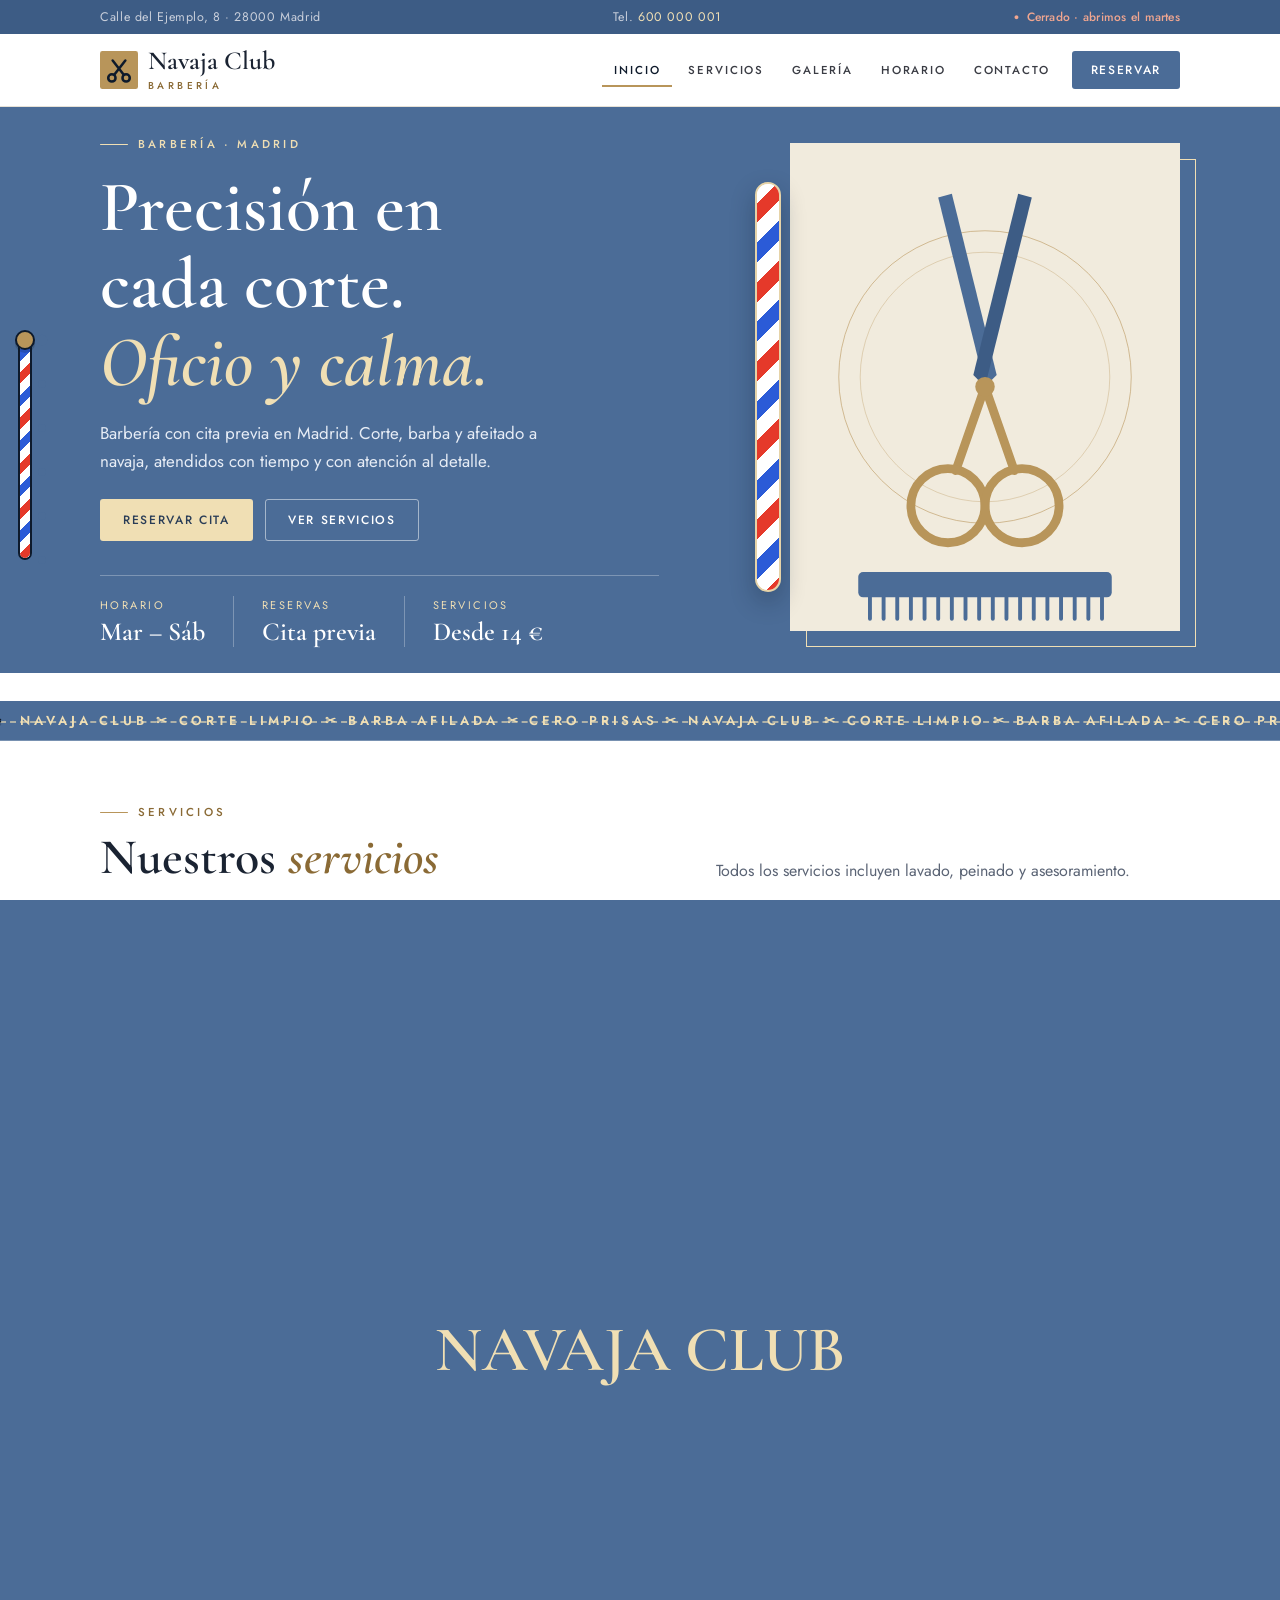
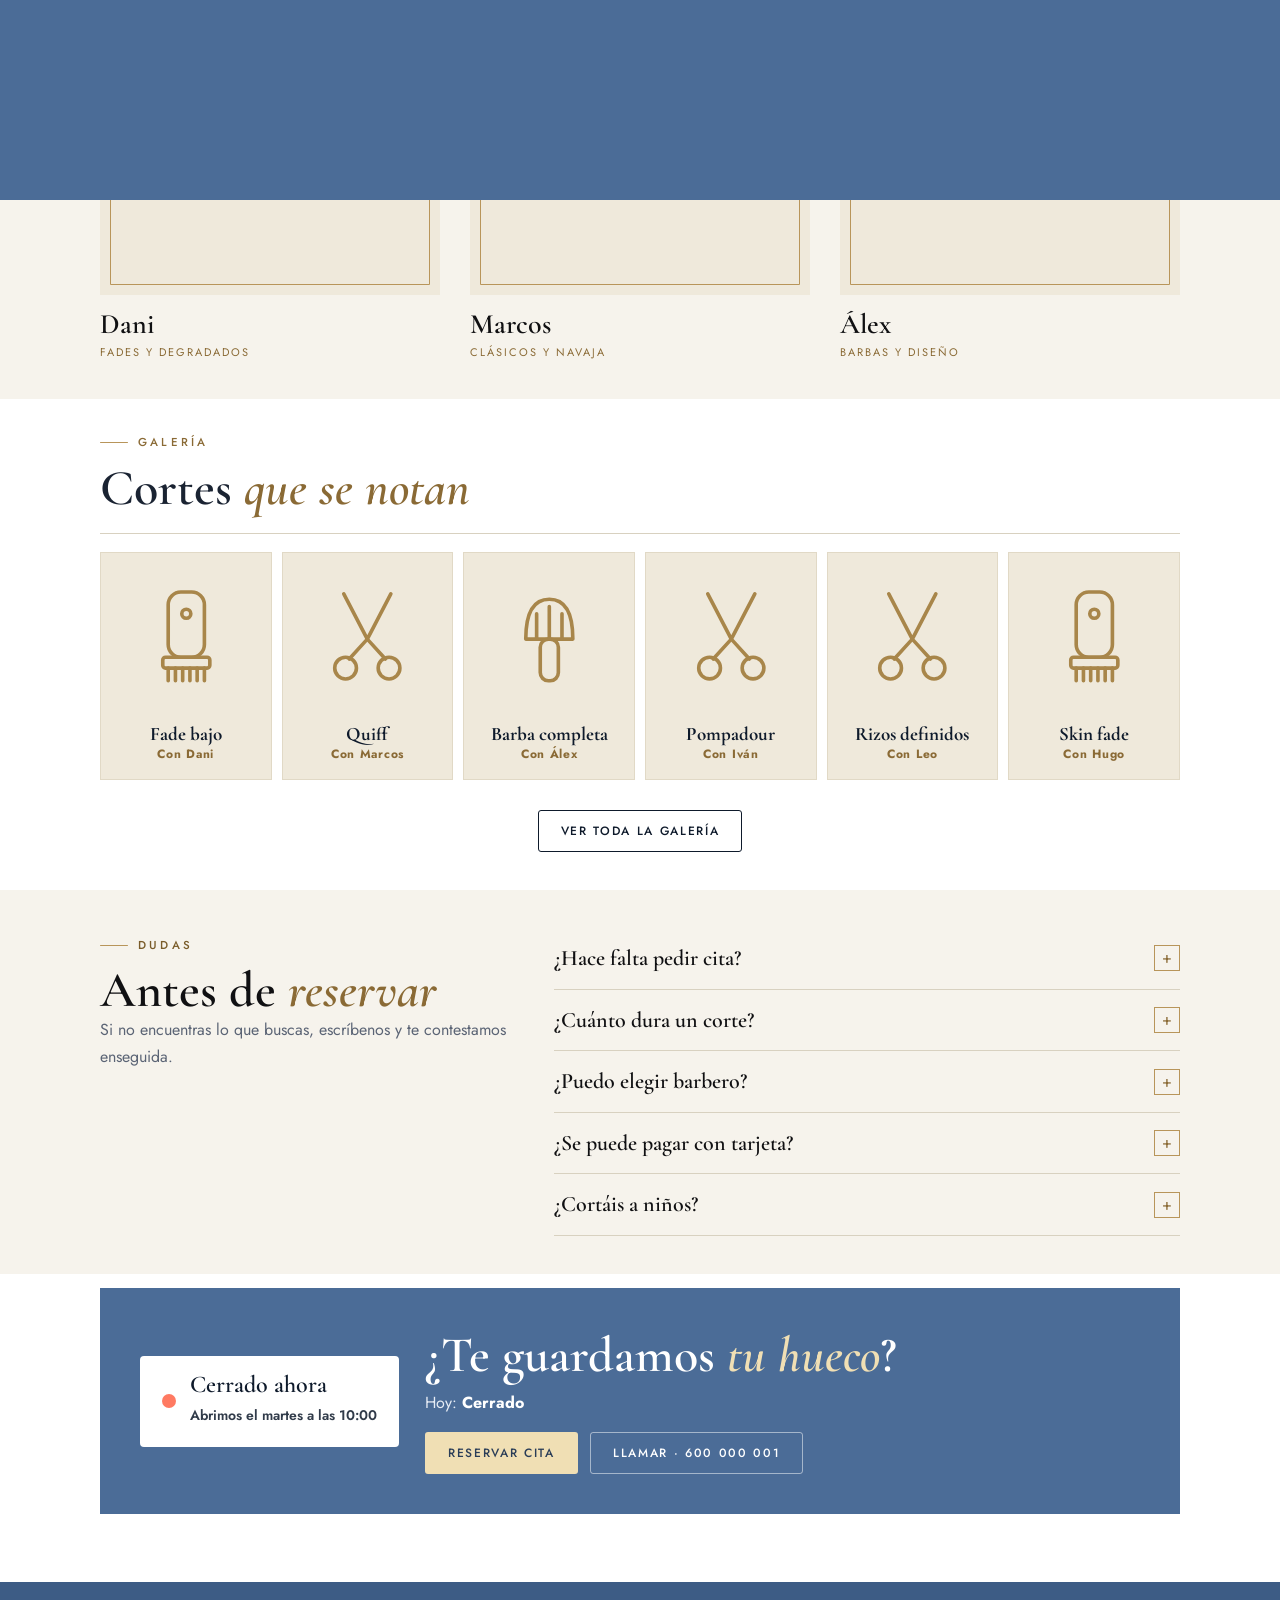
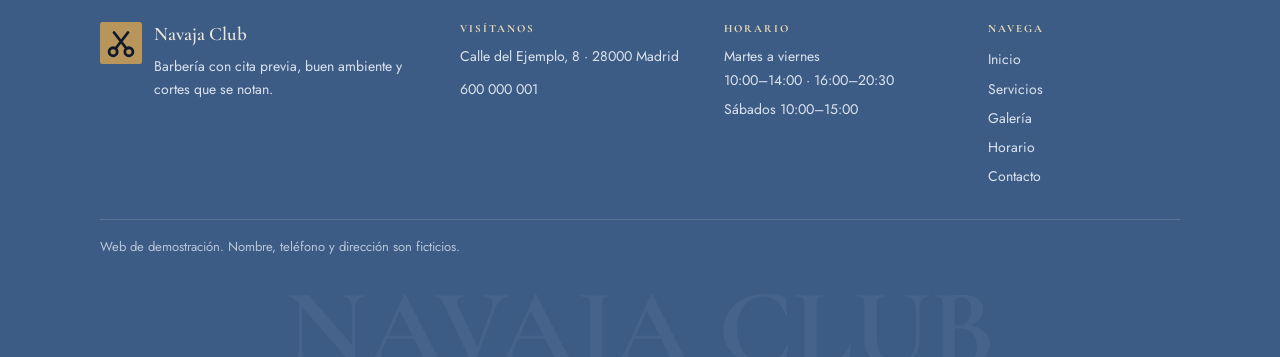
==== commit e3895851: "Azul más claro y sin cabezas: ilustraciones de herramientas, monogramas e iconos Co-Authored-By: Cla" ====
--- a/index.html
+++ b/index.html
@@ -28,7 +28,7 @@
 <div class="cta reveal"><a class="btn btn-lime" href="contacto.html">Reservar cita</a><a class="btn btn-ghost" href="servicios.html">Ver servicios</a></div>
 <dl class="facts reveal"><div><dt>Horario</dt><dd>Mar – Sáb</dd></div><div><dt>Reservas</dt><dd>Cita previa</dd></div><div><dt>Servicios</dt><dd>Desde 14 €</dd></div></dl></div>
 <div class="hero-vis"><div class="pole" aria-hidden="true"><i></i></div>
-<div class="disc"><div class="par"><svg class="man " viewBox="0 0 200 200" role="img" aria-label="Barbero ilustrado"><path d="M26 200 q0 -36 44 -42 h60 q44 6 44 42z" fill="#0e1a2b"/><path d="M84 140 h32 v26 q-16 12 -32 0z" fill="#d9a77f"/><path d="M84 160 l16 18 l16 -18" fill="none" stroke="#ffffff" stroke-opacity=".25" stroke-width="3"/><g class="hd"><ellipse cx="47" cy="106" rx="9" ry="13" fill="#f2c9a5"/><ellipse cx="47" cy="106" rx="4" ry="7" fill="#d9a77f" opacity=".5"/><ellipse cx="153" cy="106" rx="9" ry="13" fill="#f2c9a5"/><ellipse cx="153" cy="106" rx="4" ry="7" fill="#d9a77f" opacity=".5"/><path d="M50 92 q0 -54 50 -54 q50 0 50 54 v20 q0 46 -50 54 q-50 -8 -50 -54z" fill="#f2c9a5"/><g class="hr"><path d="M44 94 q-8 -72 62 -72 q42 0 52 30 q4 18 -2 42 q-6 -30 -22 -38 q-46 -12 -74 4 q-10 12 -16 34z" fill="#2a2220"/></g><g class="br"><path d="M50 108 q0 60 50 62 q50 -2 50 -62 q-8 30 -50 30 q-42 0 -50 -30z" fill="#2a2220" opacity=".32"/></g><rect x="68" y="80" width="22" height="5" rx="2.5" fill="#2a2220" transform="rotate(-4 79 82)"/><rect x="110" y="80" width="22" height="5" rx="2.5" fill="#2a2220" transform="rotate(4 121 82)"/><g class="eye"><g class="pp"><circle cx="79" cy="96" r="5" fill="#1b1b1f"/><circle cx="77.5" cy="94.5" r="1.7" fill="#fff"/></g></g><g class="eye"><g class="pp"><circle cx="121" cy="96" r="5" fill="#1b1b1f"/><circle cx="119.5" cy="94.5" r="1.7" fill="#fff"/></g></g><path d="M100 98 v16 q-7 5 -12 1" fill="none" stroke="#d9a77f" stroke-width="3" stroke-linecap="round"/><path d="M86 134 q14 8 28 0" fill="none" stroke="#8a4a3a" stroke-width="3.4" stroke-linecap="round"/></g></svg></div></div></div></div></section>
+<div class="disc"><div class="par"><svg class="tools" viewBox="0 0 400 500" role="img" aria-label="Tijeras y peine de barbero"><circle cx="200" cy="240" r="150" fill="none" stroke="#b8955a" stroke-width="1" opacity=".6"/><circle cx="200" cy="240" r="128" fill="none" stroke="#b8955a" stroke-width="1" opacity=".35"/><path d="M200 250 L152 56 L166 52 L212 238z" fill="#4b6c97"/><path d="M200 250 L248 56 L234 52 L188 238z" fill="#3d5c85"/><path d="M200 250 L170 336 M200 250 L230 336" stroke="#b8955a" stroke-width="9" stroke-linecap="round"/><circle cx="162" cy="372" r="38" fill="none" stroke="#b8955a" stroke-width="9"/><circle cx="238" cy="372" r="38" fill="none" stroke="#b8955a" stroke-width="9"/><circle cx="200" cy="250" r="10" fill="#b8955a"/><rect x="70" y="440" width="260" height="26" rx="5" fill="#4b6c97"/><g stroke="#4b6c97" stroke-width="4" stroke-linecap="round"><path d="M82 466v22M96 466v22M110 466v22M124 466v22M138 466v22M152 466v22M166 466v22M180 466v22M194 466v22M208 466v22M222 466v22M236 466v22M250 466v22M264 466v22M278 466v22M292 466v22M306 466v22M320 466v22"/></g></svg></div></div></div></div></section>
 <div class="cut" data-cut aria-hidden="true"><div class="rib full"><span>NAVAJA CLUB ✂ CORTE LIMPIO ✂ BARBA AFILADA ✂ CERO PRISAS ✂ NAVAJA CLUB ✂ CORTE LIMPIO ✂ BARBA AFILADA ✂ CERO PRISAS ✂ NAVAJA CLUB ✂ CORTE LIMPIO ✂ BARBA AFILADA ✂ CERO PRISAS ✂ </span></div><div class="rib top"><span>NAVAJA CLUB ✂ CORTE LIMPIO ✂ BARBA AFILADA ✂ CERO PRISAS ✂ NAVAJA CLUB ✂ CORTE LIMPIO ✂ BARBA AFILADA ✂ CERO PRISAS ✂ NAVAJA CLUB ✂ CORTE LIMPIO ✂ BARBA AFILADA ✂ CERO PRISAS ✂ </span></div><div class="rib bot"><span>NAVAJA CLUB ✂ CORTE LIMPIO ✂ BARBA AFILADA ✂ CERO PRISAS ✂ NAVAJA CLUB ✂ CORTE LIMPIO ✂ BARBA AFILADA ✂ CERO PRISAS ✂ NAVAJA CLUB ✂ CORTE LIMPIO ✂ BARBA AFILADA ✂ CERO PRISAS ✂ </span></div><svg class="scis" viewBox="0 0 66 40"><g class="bl a"><circle cx="8" cy="11" r="6" fill="#b8955a" stroke="#0e1a2b" stroke-width="2"/><path d="M13 14 L62 19.2 L13 21z" fill="#b8955a" stroke="#0e1a2b" stroke-width="1.6" stroke-linejoin="round"/></g><g class="bl b"><circle cx="8" cy="29" r="6" fill="#b8955a" stroke="#0e1a2b" stroke-width="2"/><path d="M13 26 L62 20.8 L13 19z" fill="#b8955a" stroke="#0e1a2b" stroke-width="1.6" stroke-linejoin="round"/></g><circle cx="22" cy="20" r="2.4" fill="#0e1a2b"/></svg></div>
 
 
@@ -42,11 +42,11 @@
 
 <section class="sec paper"><div class="wrap">
 <header class="sec-h reveal"><p class="eyebrow">El equipo</p><h2>Tus barberos, <em>con nombre propio</em></h2></header>
-<div class="team"><div class="member reveal" style="--bg:#b8955a"><svg class="man " viewBox="0 0 200 200" role="img" aria-label="Retrato de Dani"><path d="M26 200 q0 -36 44 -42 h60 q44 6 44 42z" fill="#2b2e36"/><path d="M84 140 h32 v26 q-16 12 -32 0z" fill="#d9a77f"/><path d="M84 160 l16 18 l16 -18" fill="none" stroke="#ffffff" stroke-opacity=".25" stroke-width="3"/><g class="hd"><ellipse cx="47" cy="106" rx="9" ry="13" fill="#f2c9a5"/><ellipse cx="47" cy="106" rx="4" ry="7" fill="#d9a77f" opacity=".5"/><ellipse cx="153" cy="106" rx="9" ry="13" fill="#f2c9a5"/><ellipse cx="153" cy="106" rx="4" ry="7" fill="#d9a77f" opacity=".5"/><path d="M50 92 q0 -54 50 -54 q50 0 50 54 v20 q0 46 -50 54 q-50 -8 -50 -54z" fill="#f2c9a5"/><g class="hr"><path d="M48 94 q-6 -62 52 -62 q58 0 52 62 q-6 -24 -14 -36 q-38 -16 -76 0 q-8 12 -14 36z" fill="#2a2220"/><path d="M48 94 q0 -18 6 -30 l6 22z M152 94 q0 -18 -6 -30 l-6 22z" fill="#2a2220" opacity=".4"/></g><g class="br"><path d="M50 108 q0 60 50 62 q50 -2 50 -62 q-8 30 -50 30 q-42 0 -50 -30z" fill="#2a2220" opacity=".32"/></g><rect x="68" y="80" width="22" height="5" rx="2.5" fill="#2a2220" transform="rotate(-4 79 82)"/><rect x="110" y="80" width="22" height="5" rx="2.5" fill="#2a2220" transform="rotate(4 121 82)"/><g class="eye"><g class="pp"><circle cx="79" cy="96" r="5" fill="#1b1b1f"/><circle cx="77.5" cy="94.5" r="1.7" fill="#fff"/></g></g><g class="eye"><g class="pp"><circle cx="121" cy="96" r="5" fill="#1b1b1f"/><circle cx="119.5" cy="94.5" r="1.7" fill="#fff"/></g></g><path d="M100 98 v16 q-7 5 -12 1" fill="none" stroke="#d9a77f" stroke-width="3" stroke-linecap="round"/><path d="M86 134 q14 8 28 0" fill="none" stroke="#8a4a3a" stroke-width="3.4" stroke-linecap="round"/></g></svg><h3>Dani</h3><p>Fades y degradados</p></div><div class="member reveal" style="--bg:#f1ede4"><svg class="man " viewBox="0 0 200 200" role="img" aria-label="Retrato de Marcos"><path d="M26 200 q0 -36 44 -42 h60 q44 6 44 42z" fill="#2b2e36"/><path d="M84 140 h32 v26 q-16 12 -32 0z" fill="#bb8157"/><path d="M84 160 l16 18 l16 -18" fill="none" stroke="#ffffff" stroke-opacity=".25" stroke-width="3"/><g class="hd"><ellipse cx="47" cy="106" rx="9" ry="13" fill="#d9a073"/><ellipse cx="47" cy="106" rx="4" ry="7" fill="#bb8157" opacity=".5"/><ellipse cx="153" cy="106" rx="9" ry="13" fill="#d9a073"/><ellipse cx="153" cy="106" rx="4" ry="7" fill="#bb8157" opacity=".5"/><path d="M50 92 q0 -54 50 -54 q50 0 50 54 v20 q0 46 -50 54 q-50 -8 -50 -54z" fill="#d9a073"/><g class="hr"><path d="M44 94 q-8 -72 62 -72 q42 0 52 30 q4 18 -2 42 q-6 -30 -22 -38 q-46 -12 -74 4 q-10 12 -16 34z" fill="#1d1a1a"/></g><g class="br"></g><rect x="68" y="80" width="22" height="5" rx="2.5" fill="#1d1a1a" transform="rotate(-4 79 82)"/><rect x="110" y="80" width="22" height="5" rx="2.5" fill="#1d1a1a" transform="rotate(4 121 82)"/><g class="eye"><g class="pp"><circle cx="79" cy="96" r="5" fill="#1b1b1f"/><circle cx="77.5" cy="94.5" r="1.7" fill="#fff"/></g></g><g class="eye"><g class="pp"><circle cx="121" cy="96" r="5" fill="#1b1b1f"/><circle cx="119.5" cy="94.5" r="1.7" fill="#fff"/></g></g><path d="M100 98 v16 q-7 5 -12 1" fill="none" stroke="#bb8157" stroke-width="3" stroke-linecap="round"/><path d="M86 134 q14 8 28 0" fill="none" stroke="#8a4a3a" stroke-width="3.4" stroke-linecap="round"/></g></svg><h3>Marcos</h3><p>Clásicos y navaja</p></div><div class="member reveal" style="--bg:#7aa7ff"><svg class="man " viewBox="0 0 200 200" role="img" aria-label="Retrato de Álex"><path d="M26 200 q0 -36 44 -42 h60 q44 6 44 42z" fill="#2b2e36"/><path d="M84 140 h32 v26 q-16 12 -32 0z" fill="#e0b998"/><path d="M84 160 l16 18 l16 -18" fill="none" stroke="#ffffff" stroke-opacity=".25" stroke-width="3"/><g class="hd"><ellipse cx="47" cy="106" rx="9" ry="13" fill="#f6d7bd"/><ellipse cx="47" cy="106" rx="4" ry="7" fill="#e0b998" opacity=".5"/><ellipse cx="153" cy="106" rx="9" ry="13" fill="#f6d7bd"/><ellipse cx="153" cy="106" rx="4" ry="7" fill="#e0b998" opacity=".5"/><path d="M50 92 q0 -54 50 -54 q50 0 50 54 v20 q0 46 -50 54 q-50 -8 -50 -54z" fill="#f6d7bd"/><g class="hr"><path d="M48 94 q-6 -62 52 -62 q58 0 52 62 q-6 -24 -14 -36 q-38 -16 -76 0 q-8 12 -14 36z" fill="#5a3a22"/><path d="M48 94 q0 -18 6 -30 l6 22z M152 94 q0 -18 -6 -30 l-6 22z" fill="#5a3a22" opacity=".4"/></g><g class="br"><path d="M50 108 q0 60 50 62 q50 -2 50 -62 q-8 30 -50 30 q-42 0 -50 -30z" fill="#5a3a22"/></g><rect x="68" y="80" width="22" height="5" rx="2.5" fill="#5a3a22" transform="rotate(-4 79 82)"/><rect x="110" y="80" width="22" height="5" rx="2.5" fill="#5a3a22" transform="rotate(4 121 82)"/><g class="eye"><g class="pp"><circle cx="79" cy="96" r="5" fill="#1b1b1f"/><circle cx="77.5" cy="94.5" r="1.7" fill="#fff"/></g></g><g class="eye"><g class="pp"><circle cx="121" cy="96" r="5" fill="#1b1b1f"/><circle cx="119.5" cy="94.5" r="1.7" fill="#fff"/></g></g><path d="M100 98 v16 q-7 5 -12 1" fill="none" stroke="#e0b998" stroke-width="3" stroke-linecap="round"/><path d="M86 134 q14 8 28 0" fill="none" stroke="#f4e9e0" stroke-width="3.4" stroke-linecap="round"/><g fill="none" stroke="#111" stroke-width="3.6"><rect x="64" y="86" width="32" height="24" rx="8"/><rect x="104" y="86" width="32" height="24" rx="8"/><path d="M96 96 h8 M64 94 l-14 -4 M136 94 l14 -4"/></g></g></svg><h3>Álex</h3><p>Barbas y diseño</p></div></div></div></section>
+<div class="team"><div class="member reveal"><div class="mono" aria-hidden="true"><span>D</span></div><h3>Dani</h3><p>Fades y degradados</p></div><div class="member reveal"><div class="mono" aria-hidden="true"><span>M</span></div><h3>Marcos</h3><p>Clásicos y navaja</p></div><div class="member reveal"><div class="mono" aria-hidden="true"><span>Á</span></div><h3>Álex</h3><p>Barbas y diseño</p></div></div></div></section>
 
 <section class="sec"><div class="wrap">
 <header class="sec-h reveal"><p class="eyebrow">Galería</p><h2>Cortes <em>que se notan</em></h2></header>
-<div class="strip"><button class="tile reveal" data-f="fade" style="--bg:#b8955a" aria-label="Ver corte de Dani"><span class="deco"></span><svg class="man " viewBox="0 0 200 200" role="img" aria-label="Dibujo de Dani"><path d="M26 200 q0 -36 44 -42 h60 q44 6 44 42z" fill="#2b2e36"/><path d="M84 140 h32 v26 q-16 12 -32 0z" fill="#d9a77f"/><path d="M84 160 l16 18 l16 -18" fill="none" stroke="#ffffff" stroke-opacity=".25" stroke-width="3"/><g class="hd"><ellipse cx="47" cy="106" rx="9" ry="13" fill="#f2c9a5"/><ellipse cx="47" cy="106" rx="4" ry="7" fill="#d9a77f" opacity=".5"/><ellipse cx="153" cy="106" rx="9" ry="13" fill="#f2c9a5"/><ellipse cx="153" cy="106" rx="4" ry="7" fill="#d9a77f" opacity=".5"/><path d="M50 92 q0 -54 50 -54 q50 0 50 54 v20 q0 46 -50 54 q-50 -8 -50 -54z" fill="#f2c9a5"/><g class="hr"><path d="M48 94 q-6 -62 52 -62 q58 0 52 62 q-6 -24 -14 -36 q-38 -16 -76 0 q-8 12 -14 36z" fill="#2a2220"/><path d="M48 94 q0 -18 6 -30 l6 22z M152 94 q0 -18 -6 -30 l-6 22z" fill="#2a2220" opacity=".4"/></g><g class="br"><path d="M50 108 q0 60 50 62 q50 -2 50 -62 q-8 30 -50 30 q-42 0 -50 -30z" fill="#2a2220" opacity=".32"/></g><rect x="68" y="80" width="22" height="5" rx="2.5" fill="#2a2220" transform="rotate(-4 79 82)"/><rect x="110" y="80" width="22" height="5" rx="2.5" fill="#2a2220" transform="rotate(4 121 82)"/><g class="eye"><g class="pp"><circle cx="79" cy="96" r="5" fill="#1b1b1f"/><circle cx="77.5" cy="94.5" r="1.7" fill="#fff"/></g></g><g class="eye"><g class="pp"><circle cx="121" cy="96" r="5" fill="#1b1b1f"/><circle cx="119.5" cy="94.5" r="1.7" fill="#fff"/></g></g><path d="M100 98 v16 q-7 5 -12 1" fill="none" stroke="#d9a77f" stroke-width="3" stroke-linecap="round"/><path d="M86 134 q14 8 28 0" fill="none" stroke="#8a4a3a" stroke-width="3.4" stroke-linecap="round"/></g></svg><span class="cap"><b>Dani</b><i>Fade bajo</i></span></button><button class="tile reveal" data-f="clasico" style="--bg:#f1ede4" aria-label="Ver corte de Marcos"><span class="deco"></span><svg class="man " viewBox="0 0 200 200" role="img" aria-label="Dibujo de Marcos"><path d="M26 200 q0 -36 44 -42 h60 q44 6 44 42z" fill="#2b2e36"/><path d="M84 140 h32 v26 q-16 12 -32 0z" fill="#bb8157"/><path d="M84 160 l16 18 l16 -18" fill="none" stroke="#ffffff" stroke-opacity=".25" stroke-width="3"/><g class="hd"><ellipse cx="47" cy="106" rx="9" ry="13" fill="#d9a073"/><ellipse cx="47" cy="106" rx="4" ry="7" fill="#bb8157" opacity=".5"/><ellipse cx="153" cy="106" rx="9" ry="13" fill="#d9a073"/><ellipse cx="153" cy="106" rx="4" ry="7" fill="#bb8157" opacity=".5"/><path d="M50 92 q0 -54 50 -54 q50 0 50 54 v20 q0 46 -50 54 q-50 -8 -50 -54z" fill="#d9a073"/><g class="hr"><path d="M44 94 q-8 -72 62 -72 q42 0 52 30 q4 18 -2 42 q-6 -30 -22 -38 q-46 -12 -74 4 q-10 12 -16 34z" fill="#1d1a1a"/></g><g class="br"></g><rect x="68" y="80" width="22" height="5" rx="2.5" fill="#1d1a1a" transform="rotate(-4 79 82)"/><rect x="110" y="80" width="22" height="5" rx="2.5" fill="#1d1a1a" transform="rotate(4 121 82)"/><g class="eye"><g class="pp"><circle cx="79" cy="96" r="5" fill="#1b1b1f"/><circle cx="77.5" cy="94.5" r="1.7" fill="#fff"/></g></g><g class="eye"><g class="pp"><circle cx="121" cy="96" r="5" fill="#1b1b1f"/><circle cx="119.5" cy="94.5" r="1.7" fill="#fff"/></g></g><path d="M100 98 v16 q-7 5 -12 1" fill="none" stroke="#bb8157" stroke-width="3" stroke-linecap="round"/><path d="M86 134 q14 8 28 0" fill="none" stroke="#8a4a3a" stroke-width="3.4" stroke-linecap="round"/></g></svg><span class="cap"><b>Marcos</b><i>Quiff</i></span></button><button class="tile reveal" data-f="barba" style="--bg:#7aa7ff" aria-label="Ver corte de Álex"><span class="deco"></span><svg class="man " viewBox="0 0 200 200" role="img" aria-label="Dibujo de Álex"><path d="M26 200 q0 -36 44 -42 h60 q44 6 44 42z" fill="#2b2e36"/><path d="M84 140 h32 v26 q-16 12 -32 0z" fill="#e0b998"/><path d="M84 160 l16 18 l16 -18" fill="none" stroke="#ffffff" stroke-opacity=".25" stroke-width="3"/><g class="hd"><ellipse cx="47" cy="106" rx="9" ry="13" fill="#f6d7bd"/><ellipse cx="47" cy="106" rx="4" ry="7" fill="#e0b998" opacity=".5"/><ellipse cx="153" cy="106" rx="9" ry="13" fill="#f6d7bd"/><ellipse cx="153" cy="106" rx="4" ry="7" fill="#e0b998" opacity=".5"/><path d="M50 92 q0 -54 50 -54 q50 0 50 54 v20 q0 46 -50 54 q-50 -8 -50 -54z" fill="#f6d7bd"/><g class="hr"><path d="M48 94 q-6 -62 52 -62 q58 0 52 62 q-6 -24 -14 -36 q-38 -16 -76 0 q-8 12 -14 36z" fill="#5a3a22"/><path d="M48 94 q0 -18 6 -30 l6 22z M152 94 q0 -18 -6 -30 l-6 22z" fill="#5a3a22" opacity=".4"/></g><g class="br"><path d="M50 108 q0 60 50 62 q50 -2 50 -62 q-8 30 -50 30 q-42 0 -50 -30z" fill="#5a3a22"/></g><rect x="68" y="80" width="22" height="5" rx="2.5" fill="#5a3a22" transform="rotate(-4 79 82)"/><rect x="110" y="80" width="22" height="5" rx="2.5" fill="#5a3a22" transform="rotate(4 121 82)"/><g class="eye"><g class="pp"><circle cx="79" cy="96" r="5" fill="#1b1b1f"/><circle cx="77.5" cy="94.5" r="1.7" fill="#fff"/></g></g><g class="eye"><g class="pp"><circle cx="121" cy="96" r="5" fill="#1b1b1f"/><circle cx="119.5" cy="94.5" r="1.7" fill="#fff"/></g></g><path d="M100 98 v16 q-7 5 -12 1" fill="none" stroke="#e0b998" stroke-width="3" stroke-linecap="round"/><path d="M86 134 q14 8 28 0" fill="none" stroke="#f4e9e0" stroke-width="3.4" stroke-linecap="round"/></g></svg><span class="cap"><b>Álex</b><i>Barba completa</i></span></button><button class="tile reveal" data-f="clasico" style="--bg:#ff5a36" aria-label="Ver corte de Iván"><span class="deco"></span><svg class="man " viewBox="0 0 200 200" role="img" aria-label="Dibujo de Iván"><path d="M26 200 q0 -36 44 -42 h60 q44 6 44 42z" fill="#2b2e36"/><path d="M84 140 h32 v26 q-16 12 -32 0z" fill="#d9a77f"/><path d="M84 160 l16 18 l16 -18" fill="none" stroke="#ffffff" stroke-opacity=".25" stroke-width="3"/><g class="hd"><ellipse cx="47" cy="106" rx="9" ry="13" fill="#f2c9a5"/><ellipse cx="47" cy="106" rx="4" ry="7" fill="#d9a77f" opacity=".5"/><ellipse cx="153" cy="106" rx="9" ry="13" fill="#f2c9a5"/><ellipse cx="153" cy="106" rx="4" ry="7" fill="#d9a77f" opacity=".5"/><path d="M50 92 q0 -54 50 -54 q50 0 50 54 v20 q0 46 -50 54 q-50 -8 -50 -54z" fill="#f2c9a5"/><g class="hr"><path d="M44 96 q-10 -86 66 -82 q46 4 48 46 q2 18 -4 36 q-6 -34 -24 -42 q-44 -12 -72 6 q-10 12 -14 36z" fill="#3a2a1c"/></g><g class="br"><path d="M86 136 q14 -8 28 0 q-2 22 -14 26 q-12 -4 -14 -26z" fill="#3a2a1c"/><path d="M80 128 q20 -10 40 0 q-20 6 -40 0z" fill="#3a2a1c"/></g><rect x="68" y="80" width="22" height="5" rx="2.5" fill="#3a2a1c" transform="rotate(-4 79 82)"/><rect x="110" y="80" width="22" height="5" rx="2.5" fill="#3a2a1c" transform="rotate(4 121 82)"/><g class="eye"><g class="pp"><circle cx="79" cy="96" r="5" fill="#1b1b1f"/><circle cx="77.5" cy="94.5" r="1.7" fill="#fff"/></g></g><g class="eye"><g class="pp"><circle cx="121" cy="96" r="5" fill="#1b1b1f"/><circle cx="119.5" cy="94.5" r="1.7" fill="#fff"/></g></g><path d="M100 98 v16 q-7 5 -12 1" fill="none" stroke="#d9a77f" stroke-width="3" stroke-linecap="round"/><path d="M86 134 q14 8 28 0" fill="none" stroke="#8a4a3a" stroke-width="3.4" stroke-linecap="round"/></g></svg><span class="cap"><b>Iván</b><i>Pompadour</i></span></button><button class="tile reveal" data-f="clasico" style="--bg:#ffd1a3" aria-label="Ver corte de Leo"><span class="deco"></span><svg class="man " viewBox="0 0 200 200" role="img" aria-label="Dibujo de Leo"><path d="M26 200 q0 -36 44 -42 h60 q44 6 44 42z" fill="#2b2e36"/><path d="M84 140 h32 v26 q-16 12 -32 0z" fill="#613a22"/><path d="M84 160 l16 18 l16 -18" fill="none" stroke="#ffffff" stroke-opacity=".25" stroke-width="3"/><g class="hd"><ellipse cx="47" cy="106" rx="9" ry="13" fill="#7a4a2d"/><ellipse cx="47" cy="106" rx="4" ry="7" fill="#613a22" opacity=".5"/><ellipse cx="153" cy="106" rx="9" ry="13" fill="#7a4a2d"/><ellipse cx="153" cy="106" rx="4" ry="7" fill="#613a22" opacity=".5"/><path d="M50 92 q0 -54 50 -54 q50 0 50 54 v20 q0 46 -50 54 q-50 -8 -50 -54z" fill="#7a4a2d"/><g class="hr"><circle cx="62" cy="52" r="17" fill="#14100f"/><circle cx="84" cy="40" r="19" fill="#14100f"/><circle cx="108" cy="38" r="19" fill="#14100f"/><circle cx="132" cy="46" r="18" fill="#14100f"/><circle cx="146" cy="64" r="15" fill="#14100f"/><circle cx="54" cy="70" r="13" fill="#14100f"/><circle cx="100" cy="54" r="20" fill="#14100f"/></g><g class="br"><path d="M50 108 q0 60 50 62 q50 -2 50 -62 q-8 30 -50 30 q-42 0 -50 -30z" fill="#14100f" opacity=".32"/></g><rect x="68" y="80" width="22" height="5" rx="2.5" fill="#14100f" transform="rotate(-4 79 82)"/><rect x="110" y="80" width="22" height="5" rx="2.5" fill="#14100f" transform="rotate(4 121 82)"/><g class="eye"><g class="pp"><circle cx="79" cy="96" r="5" fill="#1b1b1f"/><circle cx="77.5" cy="94.5" r="1.7" fill="#fff"/></g></g><g class="eye"><g class="pp"><circle cx="121" cy="96" r="5" fill="#1b1b1f"/><circle cx="119.5" cy="94.5" r="1.7" fill="#fff"/></g></g><path d="M100 98 v16 q-7 5 -12 1" fill="none" stroke="#613a22" stroke-width="3" stroke-linecap="round"/><path d="M86 134 q14 8 28 0" fill="none" stroke="#8a4a3a" stroke-width="3.4" stroke-linecap="round"/><g fill="none" stroke="#111" stroke-width="3.6"><rect x="64" y="86" width="32" height="24" rx="8"/><rect x="104" y="86" width="32" height="24" rx="8"/><path d="M96 96 h8 M64 94 l-14 -4 M136 94 l14 -4"/></g></g></svg><span class="cap"><b>Leo</b><i>Rizos definidos</i></span></button><button class="tile reveal" data-f="fade" style="--bg:#3a3d46" aria-label="Ver corte de Hugo"><span class="deco"></span><svg class="man " viewBox="0 0 200 200" role="img" aria-label="Dibujo de Hugo"><path d="M26 200 q0 -36 44 -42 h60 q44 6 44 42z" fill="#2b2e36"/><path d="M84 140 h32 v26 q-16 12 -32 0z" fill="#8a5232"/><path d="M84 160 l16 18 l16 -18" fill="none" stroke="#ffffff" stroke-opacity=".25" stroke-width="3"/><g class="hd"><ellipse cx="47" cy="106" rx="9" ry="13" fill="#a86b45"/><ellipse cx="47" cy="106" rx="4" ry="7" fill="#8a5232" opacity=".5"/><ellipse cx="153" cy="106" rx="9" ry="13" fill="#a86b45"/><ellipse cx="153" cy="106" rx="4" ry="7" fill="#8a5232" opacity=".5"/><path d="M50 92 q0 -54 50 -54 q50 0 50 54 v20 q0 46 -50 54 q-50 -8 -50 -54z" fill="#a86b45"/><g class="hr"><path d="M50 92 q-2 -54 50 -54 q52 0 50 54 q-8 -16 -14 -24 q-36 -12 -72 0 q-8 8 -14 24z" fill="#17120f" opacity=".6"/></g><g class="br"><path d="M50 108 q0 60 50 62 q50 -2 50 -62 q-8 30 -50 30 q-42 0 -50 -30z" fill="#17120f"/></g><rect x="68" y="80" width="22" height="5" rx="2.5" fill="#17120f" transform="rotate(-4 79 82)"/><rect x="110" y="80" width="22" height="5" rx="2.5" fill="#17120f" transform="rotate(4 121 82)"/><g class="eye"><g class="pp"><circle cx="79" cy="96" r="5" fill="#1b1b1f"/><circle cx="77.5" cy="94.5" r="1.7" fill="#fff"/></g></g><g class="eye"><g class="pp"><circle cx="121" cy="96" r="5" fill="#1b1b1f"/><circle cx="119.5" cy="94.5" r="1.7" fill="#fff"/></g></g><path d="M100 98 v16 q-7 5 -12 1" fill="none" stroke="#8a5232" stroke-width="3" stroke-linecap="round"/><path d="M86 134 q14 8 28 0" fill="none" stroke="#f4e9e0" stroke-width="3.4" stroke-linecap="round"/></g></svg><span class="cap"><b>Hugo</b><i>Skin fade</i></span></button></div>
+<div class="strip"><button class="tile reveal" data-f="fade" style="--bg:#efe9db" aria-label="Ver Fade bajo"><span class="art"><svg class="ico" viewBox="0 0 120 120" fill="none" stroke-width="4" stroke-linecap="round" stroke-linejoin="round" aria-hidden="true"><rect x="40" y="10" width="40" height="72" rx="14"/><rect x="34" y="82" width="52" height="12" rx="3"/><path d="M40 94v14M48 94v14M56 94v14M64 94v14M72 94v14M80 94v14"/><circle cx="60" cy="34" r="5"/></svg></span><span class="cap"><b>Fade bajo</b><i>Con Dani</i></span></button><button class="tile reveal" data-f="clasico" style="--bg:#efe9db" aria-label="Ver Quiff"><span class="art"><svg class="ico" viewBox="0 0 120 120" fill="none" stroke-width="4" stroke-linecap="round" stroke-linejoin="round" aria-hidden="true"><circle cx="36" cy="94" r="12"/><circle cx="84" cy="94" r="12"/><path d="M60 62 L34 12 M60 62 L86 12 M60 62 L40 84 M60 62 L80 84"/></svg></span><span class="cap"><b>Quiff</b><i>Con Marcos</i></span></button><button class="tile reveal" data-f="barba" style="--bg:#efe9db" aria-label="Ver Barba completa"><span class="art"><svg class="ico" viewBox="0 0 120 120" fill="none" stroke-width="4" stroke-linecap="round" stroke-linejoin="round" aria-hidden="true"><path d="M34 62 Q34 18 60 18 Q86 18 86 62z"/><rect x="50" y="62" width="20" height="46" rx="9"/><path d="M46 62 V34 M60 62 V26 M74 62 V34"/></svg></span><span class="cap"><b>Barba completa</b><i>Con Álex</i></span></button><button class="tile reveal" data-f="clasico" style="--bg:#efe9db" aria-label="Ver Pompadour"><span class="art"><svg class="ico" viewBox="0 0 120 120" fill="none" stroke-width="4" stroke-linecap="round" stroke-linejoin="round" aria-hidden="true"><circle cx="36" cy="94" r="12"/><circle cx="84" cy="94" r="12"/><path d="M60 62 L34 12 M60 62 L86 12 M60 62 L40 84 M60 62 L80 84"/></svg></span><span class="cap"><b>Pompadour</b><i>Con Iván</i></span></button><button class="tile reveal" data-f="clasico" style="--bg:#efe9db" aria-label="Ver Rizos definidos"><span class="art"><svg class="ico" viewBox="0 0 120 120" fill="none" stroke-width="4" stroke-linecap="round" stroke-linejoin="round" aria-hidden="true"><circle cx="36" cy="94" r="12"/><circle cx="84" cy="94" r="12"/><path d="M60 62 L34 12 M60 62 L86 12 M60 62 L40 84 M60 62 L80 84"/></svg></span><span class="cap"><b>Rizos definidos</b><i>Con Leo</i></span></button><button class="tile reveal" data-f="fade" style="--bg:#efe9db" aria-label="Ver Skin fade"><span class="art"><svg class="ico" viewBox="0 0 120 120" fill="none" stroke-width="4" stroke-linecap="round" stroke-linejoin="round" aria-hidden="true"><rect x="40" y="10" width="40" height="72" rx="14"/><rect x="34" y="82" width="52" height="12" rx="3"/><path d="M40 94v14M48 94v14M56 94v14M64 94v14M72 94v14M80 94v14"/><circle cx="60" cy="34" r="5"/></svg></span><span class="cap"><b>Skin fade</b><i>Con Hugo</i></span></button></div>
 <p class="center reveal"><a class="btn btn-ghost" href="galeria.html">Ver toda la galería</a></p></div></section>
 
 <section class="sec paper"><div class="wrap faq-wrap">
--- a/styles.css
+++ b/styles.css
@@ -419,3 +419,41 @@
 .facts dd{white-space:nowrap}
 @media(max-width:620px){.facts dd{font-size:18px}.facts div{padding-right:12px;margin-right:12px}}
 @media(max-width:860px){.hero-in{grid-template-columns:1fr}.hero-vis{max-width:320px;margin:6px auto 0}.hero .pole{left:-6%}}
+
+/* ===== Azul más claro + ilustraciones de herramientas ===== */
+.topline,.foot{background:#3d5c85}
+.hero,.page-h,.status,.calc-out,.wipe,.rib{background:#4b6c97}
+.btn-lime,.nav a.on{}
+.btn-lime{background:#4b6c97;color:#fff}.btn-lime:hover{background:#3d5c85}
+.nav a.on{background:none;color:#0e1a2b}
+.hero .lead,.page-h .lead,.status p,.calc-out .time,.calc-out .fine,.calc-out .sub{color:#e6ecf5}
+.hero .eyebrow,.page-h .eyebrow,.facts dt,.calc-out .lbl,.topline a{color:#f0dfb4}
+.hero .eyebrow:before,.page-h .eyebrow:before{background:#f0dfb4}
+.hero h1 em,.status em{color:#f0dfb4}
+.facts,.facts div{border-color:rgba(255,255,255,.28)}
+.hero .btn-lime,.status .btn-lime,.calc-out .btn-lime{background:#f0dfb4;color:#2a3d57}.hero .btn-lime:hover,.status .btn-lime:hover,.calc-out .btn-lime:hover{background:#fff}
+.foot p,.foot a{color:#dbe3ef}.foot h4,.foot a:hover{color:#f0dfb4}.demo{color:#b9c6d9!important}
+.pill.is-open,.topline .pill.is-open{color:#bfe8c0}
+.sp-t,.sidepole .sp-t{background:#4b6c97}.wipe:after{color:#f0dfb4}
+.rib:after{border-top-color:rgba(240,223,180,.6)}.rib{color:#f0dfb4}
+/* ilustración del hero */
+.disc{background:#f1ebdd}.disc .par{width:100%;height:100%;display:grid;place-items:center}
+.tools{width:100%;height:100%}
+.hero-vis:after{border-color:#f0dfb4}
+/* retratos del equipo: monograma */
+.member .mono{aspect-ratio:4/5;background:#efe9db;border-radius:999px 999px 0 0;display:grid;place-items:center;margin-bottom:14px;position:relative}
+.member .mono:after{content:"";position:absolute;inset:10px;border:1px solid #b8955a;border-radius:999px 999px 0 0;pointer-events:none}
+.member .mono span{font:600 clamp(70px,9vw,120px)/1 'Cormorant Garamond',serif;color:#4b6c97}
+/* galería: iconos */
+.tile{display:flex;flex-direction:column;align-items:stretch;aspect-ratio:auto;background:#efe9db;border:1px solid #e1d9c6;cursor:zoom-in}
+.tile .art{aspect-ratio:1;display:grid;place-items:center;padding:18%}
+.ico{width:100%;height:100%;stroke:#a8864a}
+.tile .cap{position:static;transform:none;opacity:1;background:none;padding:0 12px 14px;text-align:center;display:block}
+.tile .cap b{display:block;color:#0e1a2b}.tile .cap i{display:block;color:#8a6a35;font-size:12px;letter-spacing:.06em}
+.strip .cap{display:block}.strip .tile{aspect-ratio:auto}
+.tile:hover .art{transform:scale(1.05)}.tile .art{transition:transform .4s}
+.calc-out .dogcard{display:grid;place-items:center;aspect-ratio:1;padding:18%;border-radius:50%}.calc-out .ico{stroke:#f0dfb4}
+.dogcard.small{display:grid;place-items:center;width:120px;aspect-ratio:1;padding:22px}.dogcard.small .ico{stroke:#f0dfb4}
+.lb-card{border-radius:6px;padding:22px 22px 0}.lb-card .ico{width:62%;margin:0 auto 14px}
+.lb-card p{background:#4b6c97;color:#fff;font-size:28px}.lb-card small{background:#4b6c97;color:#f0dfb4}
+.member .mono{aspect-ratio:1/1.05}
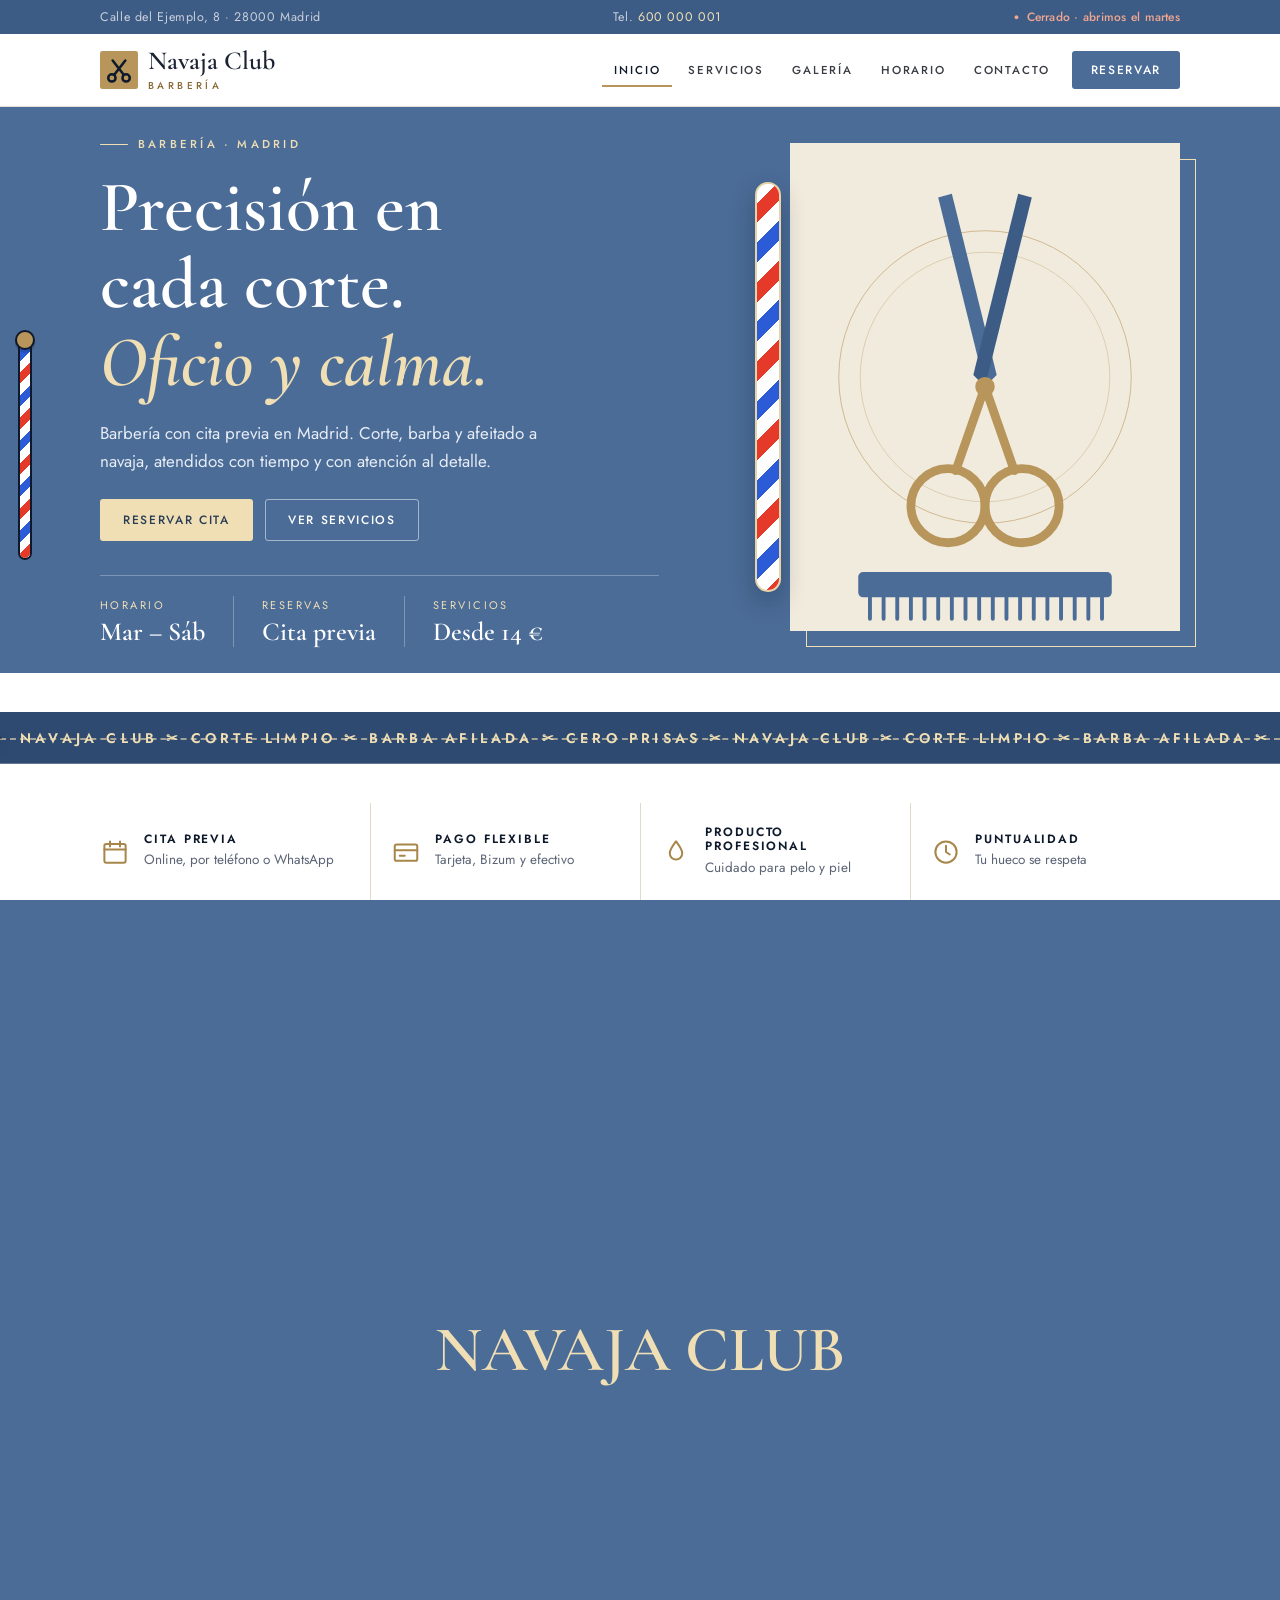
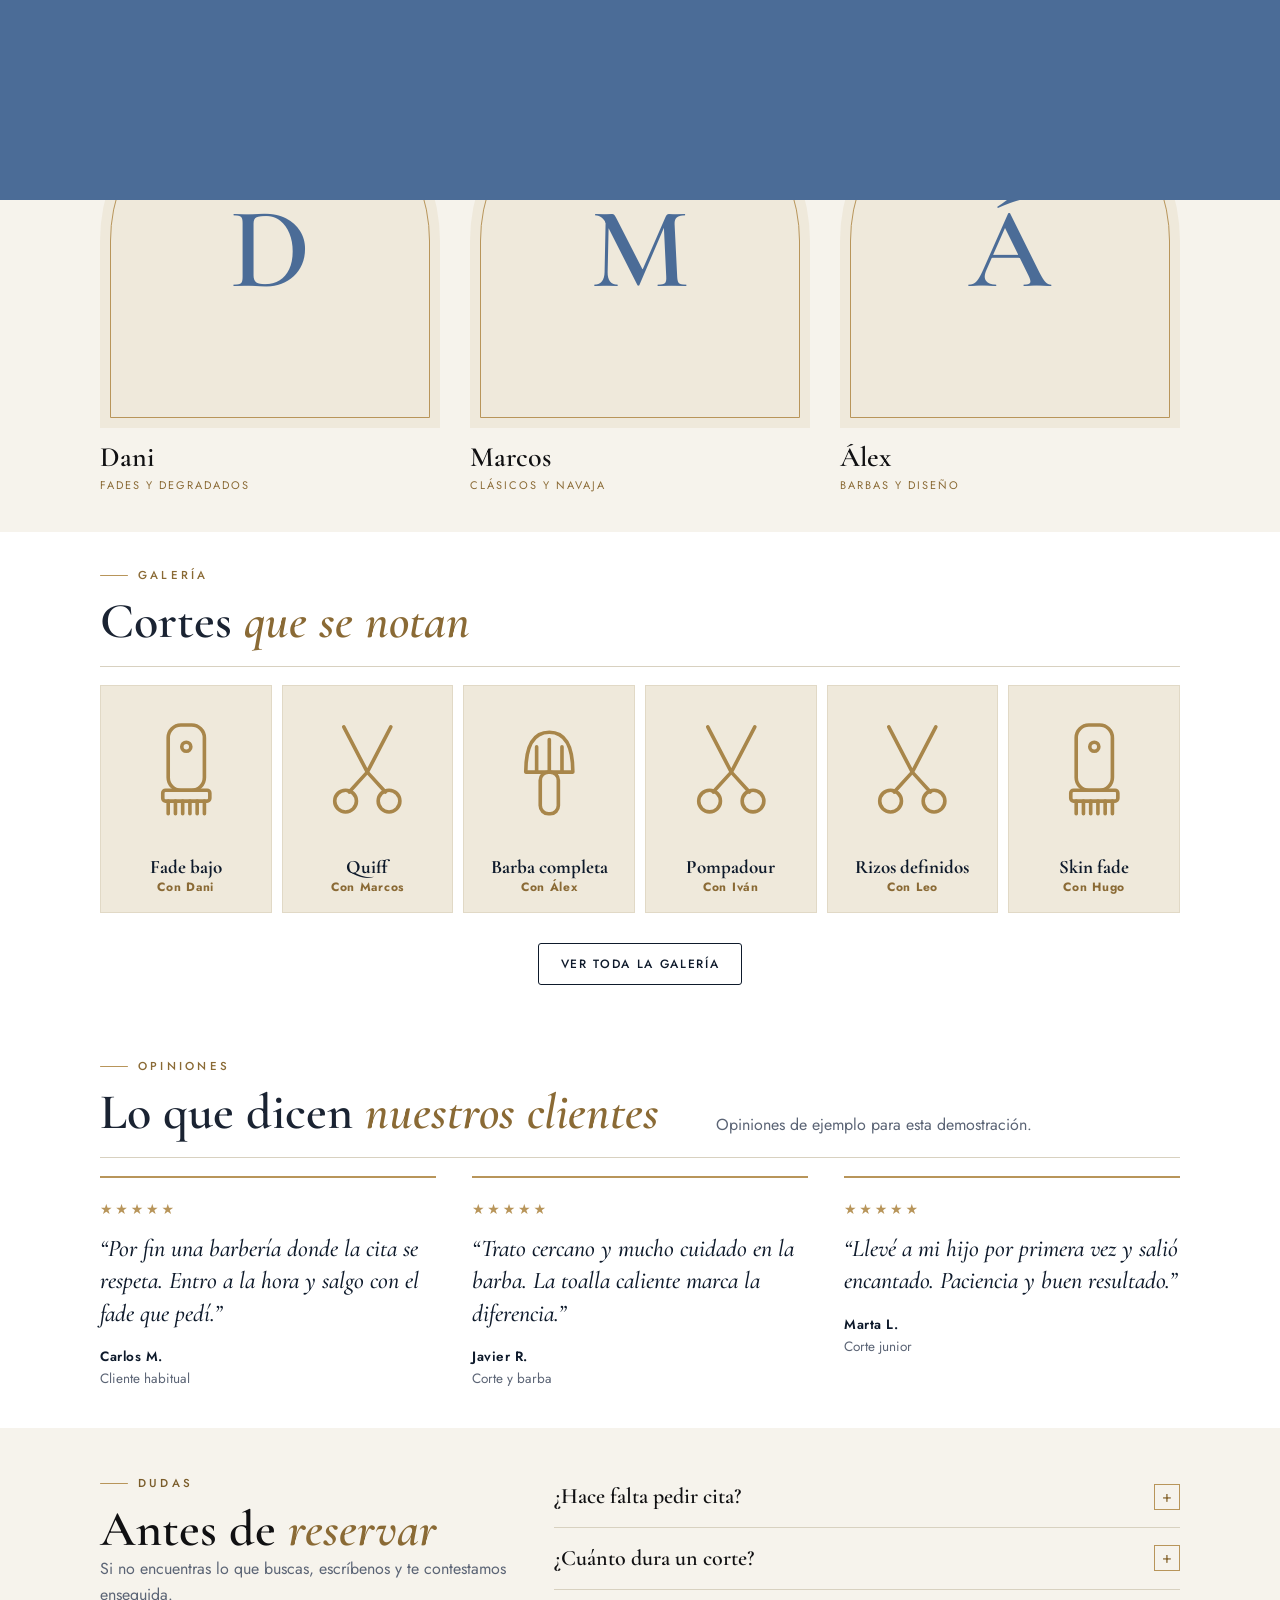
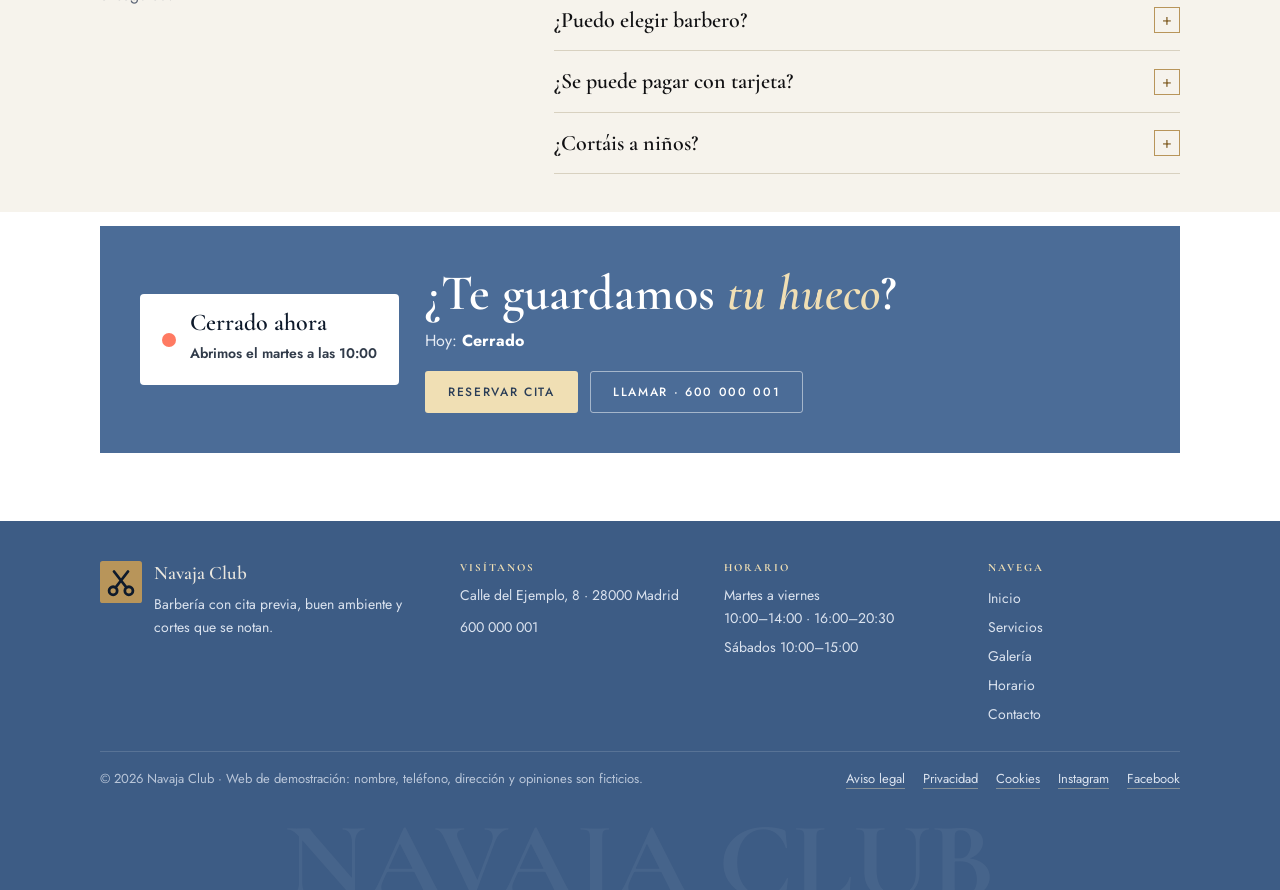
==== commit 1da7c108: "Tijeras que cortan con forro dorado, franja de confianza, opiniones, pie legal y botón subir Co-Auth" ====
--- a/index.html
+++ b/index.html
@@ -29,8 +29,14 @@
 <dl class="facts reveal"><div><dt>Horario</dt><dd>Mar – Sáb</dd></div><div><dt>Reservas</dt><dd>Cita previa</dd></div><div><dt>Servicios</dt><dd>Desde 14 €</dd></div></dl></div>
 <div class="hero-vis"><div class="pole" aria-hidden="true"><i></i></div>
 <div class="disc"><div class="par"><svg class="tools" viewBox="0 0 400 500" role="img" aria-label="Tijeras y peine de barbero"><circle cx="200" cy="240" r="150" fill="none" stroke="#b8955a" stroke-width="1" opacity=".6"/><circle cx="200" cy="240" r="128" fill="none" stroke="#b8955a" stroke-width="1" opacity=".35"/><path d="M200 250 L152 56 L166 52 L212 238z" fill="#4b6c97"/><path d="M200 250 L248 56 L234 52 L188 238z" fill="#3d5c85"/><path d="M200 250 L170 336 M200 250 L230 336" stroke="#b8955a" stroke-width="9" stroke-linecap="round"/><circle cx="162" cy="372" r="38" fill="none" stroke="#b8955a" stroke-width="9"/><circle cx="238" cy="372" r="38" fill="none" stroke="#b8955a" stroke-width="9"/><circle cx="200" cy="250" r="10" fill="#b8955a"/><rect x="70" y="440" width="260" height="26" rx="5" fill="#4b6c97"/><g stroke="#4b6c97" stroke-width="4" stroke-linecap="round"><path d="M82 466v22M96 466v22M110 466v22M124 466v22M138 466v22M152 466v22M166 466v22M180 466v22M194 466v22M208 466v22M222 466v22M236 466v22M250 466v22M264 466v22M278 466v22M292 466v22M306 466v22M320 466v22"/></g></svg></div></div></div></div></section>
-<div class="cut" data-cut aria-hidden="true"><div class="rib full"><span>NAVAJA CLUB ✂ CORTE LIMPIO ✂ BARBA AFILADA ✂ CERO PRISAS ✂ NAVAJA CLUB ✂ CORTE LIMPIO ✂ BARBA AFILADA ✂ CERO PRISAS ✂ NAVAJA CLUB ✂ CORTE LIMPIO ✂ BARBA AFILADA ✂ CERO PRISAS ✂ </span></div><div class="rib top"><span>NAVAJA CLUB ✂ CORTE LIMPIO ✂ BARBA AFILADA ✂ CERO PRISAS ✂ NAVAJA CLUB ✂ CORTE LIMPIO ✂ BARBA AFILADA ✂ CERO PRISAS ✂ NAVAJA CLUB ✂ CORTE LIMPIO ✂ BARBA AFILADA ✂ CERO PRISAS ✂ </span></div><div class="rib bot"><span>NAVAJA CLUB ✂ CORTE LIMPIO ✂ BARBA AFILADA ✂ CERO PRISAS ✂ NAVAJA CLUB ✂ CORTE LIMPIO ✂ BARBA AFILADA ✂ CERO PRISAS ✂ NAVAJA CLUB ✂ CORTE LIMPIO ✂ BARBA AFILADA ✂ CERO PRISAS ✂ </span></div><svg class="scis" viewBox="0 0 66 40"><g class="bl a"><circle cx="8" cy="11" r="6" fill="#b8955a" stroke="#0e1a2b" stroke-width="2"/><path d="M13 14 L62 19.2 L13 21z" fill="#b8955a" stroke="#0e1a2b" stroke-width="1.6" stroke-linejoin="round"/></g><g class="bl b"><circle cx="8" cy="29" r="6" fill="#b8955a" stroke="#0e1a2b" stroke-width="2"/><path d="M13 26 L62 20.8 L13 19z" fill="#b8955a" stroke="#0e1a2b" stroke-width="1.6" stroke-linejoin="round"/></g><circle cx="22" cy="20" r="2.4" fill="#0e1a2b"/></svg></div>
+<div class="cut" data-cut aria-hidden="true"><div class="rib full"><span>NAVAJA CLUB ✂ CORTE LIMPIO ✂ BARBA AFILADA ✂ CERO PRISAS ✂ NAVAJA CLUB ✂ CORTE LIMPIO ✂ BARBA AFILADA ✂ CERO PRISAS ✂ NAVAJA CLUB ✂ CORTE LIMPIO ✂ BARBA AFILADA ✂ CERO PRISAS ✂ </span></div><div class="rib under"></div><div class="rib top"><span>NAVAJA CLUB ✂ CORTE LIMPIO ✂ BARBA AFILADA ✂ CERO PRISAS ✂ NAVAJA CLUB ✂ CORTE LIMPIO ✂ BARBA AFILADA ✂ CERO PRISAS ✂ NAVAJA CLUB ✂ CORTE LIMPIO ✂ BARBA AFILADA ✂ CERO PRISAS ✂ </span></div><div class="rib bot"><span>NAVAJA CLUB ✂ CORTE LIMPIO ✂ BARBA AFILADA ✂ CERO PRISAS ✂ NAVAJA CLUB ✂ CORTE LIMPIO ✂ BARBA AFILADA ✂ CERO PRISAS ✂ NAVAJA CLUB ✂ CORTE LIMPIO ✂ BARBA AFILADA ✂ CERO PRISAS ✂ </span></div><svg class="scis" viewBox="0 0 90 56"><g class="bl a"><path d="M18 22 L88 28 L18 28.8z" fill="#e3e9f2" stroke="#2d3f5a" stroke-width="1.3" stroke-linejoin="round"/><path d="M13 18 L24 25" stroke="#b8955a" stroke-width="3.6" stroke-linecap="round"/><circle cx="10" cy="12" r="9" fill="none" stroke="#b8955a" stroke-width="3.6"/></g><g class="bl b"><path d="M18 34 L88 28 L18 27.2z" fill="#e3e9f2" stroke="#2d3f5a" stroke-width="1.3" stroke-linejoin="round"/><path d="M13 38 L24 31" stroke="#b8955a" stroke-width="3.6" stroke-linecap="round"/><circle cx="10" cy="44" r="9" fill="none" stroke="#b8955a" stroke-width="3.6"/></g><circle cx="30" cy="28" r="3.6" fill="#b8955a" stroke="#2d3f5a" stroke-width="1"/></svg></div>
 
+<section class="trust"><div class="wrap"><ul>
+<li><svg viewBox="0 0 24 24" fill="none" stroke="currentColor" stroke-width="1.6" stroke-linecap="round" stroke-linejoin="round"><rect x="3.5" y="5.5" width="17" height="15" rx="1.5"/><path d="M3.5 10h17M8 3.5v4M16 3.5v4"/></svg><div><b>Cita previa</b><span>Online, por teléfono o WhatsApp</span></div></li>
+<li><svg viewBox="0 0 24 24" fill="none" stroke="currentColor" stroke-width="1.6" stroke-linecap="round" stroke-linejoin="round"><rect x="3" y="6" width="18" height="13" rx="1.5"/><path d="M3 10.5h18M7 15h4"/></svg><div><b>Pago flexible</b><span>Tarjeta, Bizum y efectivo</span></div></li>
+<li><svg viewBox="0 0 24 24" fill="none" stroke="currentColor" stroke-width="1.6" stroke-linecap="round" stroke-linejoin="round"><path d="M12 3.5c3 4 5 6.6 5 9.5a5 5 0 0 1-10 0c0-2.9 2-5.5 5-9.5z"/></svg><div><b>Producto profesional</b><span>Cuidado para pelo y piel</span></div></li>
+<li><svg viewBox="0 0 24 24" fill="none" stroke="currentColor" stroke-width="1.6" stroke-linecap="round" stroke-linejoin="round"><circle cx="12" cy="12" r="8.5"/><path d="M12 7v5l3 2"/></svg><div><b>Puntualidad</b><span>Tu hueco se respeta</span></div></li>
+</ul></div></section>
 
 <section class="sec"><div class="wrap">
 <header class="sec-h reveal"><p class="eyebrow">Servicios</p><h2>Nuestros <em>servicios</em></h2><p>Todos los servicios incluyen lavado, peinado y asesoramiento.</p></header>
@@ -49,6 +55,10 @@
 <div class="strip"><button class="tile reveal" data-f="fade" style="--bg:#efe9db" aria-label="Ver Fade bajo"><span class="art"><svg class="ico" viewBox="0 0 120 120" fill="none" stroke-width="4" stroke-linecap="round" stroke-linejoin="round" aria-hidden="true"><rect x="40" y="10" width="40" height="72" rx="14"/><rect x="34" y="82" width="52" height="12" rx="3"/><path d="M40 94v14M48 94v14M56 94v14M64 94v14M72 94v14M80 94v14"/><circle cx="60" cy="34" r="5"/></svg></span><span class="cap"><b>Fade bajo</b><i>Con Dani</i></span></button><button class="tile reveal" data-f="clasico" style="--bg:#efe9db" aria-label="Ver Quiff"><span class="art"><svg class="ico" viewBox="0 0 120 120" fill="none" stroke-width="4" stroke-linecap="round" stroke-linejoin="round" aria-hidden="true"><circle cx="36" cy="94" r="12"/><circle cx="84" cy="94" r="12"/><path d="M60 62 L34 12 M60 62 L86 12 M60 62 L40 84 M60 62 L80 84"/></svg></span><span class="cap"><b>Quiff</b><i>Con Marcos</i></span></button><button class="tile reveal" data-f="barba" style="--bg:#efe9db" aria-label="Ver Barba completa"><span class="art"><svg class="ico" viewBox="0 0 120 120" fill="none" stroke-width="4" stroke-linecap="round" stroke-linejoin="round" aria-hidden="true"><path d="M34 62 Q34 18 60 18 Q86 18 86 62z"/><rect x="50" y="62" width="20" height="46" rx="9"/><path d="M46 62 V34 M60 62 V26 M74 62 V34"/></svg></span><span class="cap"><b>Barba completa</b><i>Con Álex</i></span></button><button class="tile reveal" data-f="clasico" style="--bg:#efe9db" aria-label="Ver Pompadour"><span class="art"><svg class="ico" viewBox="0 0 120 120" fill="none" stroke-width="4" stroke-linecap="round" stroke-linejoin="round" aria-hidden="true"><circle cx="36" cy="94" r="12"/><circle cx="84" cy="94" r="12"/><path d="M60 62 L34 12 M60 62 L86 12 M60 62 L40 84 M60 62 L80 84"/></svg></span><span class="cap"><b>Pompadour</b><i>Con Iván</i></span></button><button class="tile reveal" data-f="clasico" style="--bg:#efe9db" aria-label="Ver Rizos definidos"><span class="art"><svg class="ico" viewBox="0 0 120 120" fill="none" stroke-width="4" stroke-linecap="round" stroke-linejoin="round" aria-hidden="true"><circle cx="36" cy="94" r="12"/><circle cx="84" cy="94" r="12"/><path d="M60 62 L34 12 M60 62 L86 12 M60 62 L40 84 M60 62 L80 84"/></svg></span><span class="cap"><b>Rizos definidos</b><i>Con Leo</i></span></button><button class="tile reveal" data-f="fade" style="--bg:#efe9db" aria-label="Ver Skin fade"><span class="art"><svg class="ico" viewBox="0 0 120 120" fill="none" stroke-width="4" stroke-linecap="round" stroke-linejoin="round" aria-hidden="true"><rect x="40" y="10" width="40" height="72" rx="14"/><rect x="34" y="82" width="52" height="12" rx="3"/><path d="M40 94v14M48 94v14M56 94v14M64 94v14M72 94v14M80 94v14"/><circle cx="60" cy="34" r="5"/></svg></span><span class="cap"><b>Skin fade</b><i>Con Hugo</i></span></button></div>
 <p class="center reveal"><a class="btn btn-ghost" href="galeria.html">Ver toda la galería</a></p></div></section>
 
+<section class="sec"><div class="wrap">
+<header class="sec-h reveal"><p class="eyebrow">Opiniones</p><h2>Lo que dicen <em>nuestros clientes</em></h2><p>Opiniones de ejemplo para esta demostración.</p></header>
+<div class="quotes"><figure class="quote reveal"><div class="stars" aria-label="5 de 5">★★★★★</div><blockquote>“Por fin una barbería donde la cita se respeta. Entro a la hora y salgo con el fade que pedí.”</blockquote><figcaption><b>Carlos M.</b><span>Cliente habitual</span></figcaption></figure><figure class="quote reveal"><div class="stars" aria-label="5 de 5">★★★★★</div><blockquote>“Trato cercano y mucho cuidado en la barba. La toalla caliente marca la diferencia.”</blockquote><figcaption><b>Javier R.</b><span>Corte y barba</span></figcaption></figure><figure class="quote reveal"><div class="stars" aria-label="5 de 5">★★★★★</div><blockquote>“Llevé a mi hijo por primera vez y salió encantado. Paciencia y buen resultado.”</blockquote><figcaption><b>Marta L.</b><span>Corte junior</span></figcaption></figure></div></div></section>
+
 <section class="sec paper"><div class="wrap faq-wrap">
 <header class="sec-h reveal left"><p class="eyebrow">Dudas</p><h2>Antes de <em>reservar</em></h2><p>Si no encuentras lo que buscas, escríbenos y te contestamos enseguida.</p></header>
 <div class="faq"><details class="reveal"><summary>¿Hace falta pedir cita?</summary><p>Recomendamos cita previa para no esperar. Si pasas sin cita, te encajamos en cuanto haya hueco libre.</p></details><details class="reveal"><summary>¿Cuánto dura un corte?</summary><p>Entre 30 y 45 minutos un corte, y 45–60 con barba. Te damos una hora estimada al reservar.</p></details><details class="reveal"><summary>¿Puedo elegir barbero?</summary><p>Sí. Al pedir cita dinos con quién prefieres cortarte y reservamos su hueco.</p></details><details class="reveal"><summary>¿Se puede pagar con tarjeta?</summary><p>Sí, aceptamos tarjeta, Bizum y efectivo.</p></details><details class="reveal"><summary>¿Cortáis a niños?</summary><p>Claro. El corte junior es para menores de 12 años y se hace con calma y buen humor.</p></details></div></div></section>
@@ -65,11 +75,12 @@
 <div><h4>Horario</h4><p>Martes a viernes<br>10:00–14:00 · 16:00–20:30</p><p>Sábados 10:00–15:00</p></div>
 <div><h4>Navega</h4><a href="index.html">Inicio</a><a href="servicios.html">Servicios</a><a href="galeria.html">Galería</a><a href="horario.html">Horario</a><a href="contacto.html">Contacto</a></div>
 </div>
-<p class="demo">Web de demostración. Nombre, teléfono y dirección son ficticios.</p>
+<div class="demo legal"><span>© 2026 Navaja Club · Web de demostración: nombre, teléfono, dirección y opiniones son ficticios.</span><span class="lnk"><a href="#" data-social>Aviso legal</a><a href="#" data-social>Privacidad</a><a href="#" data-social>Cookies</a><a href="#" data-social>Instagram</a><a href="#" data-social>Facebook</a></span></div>
 </div>
 <div class="giant" aria-hidden="true">NAVAJA CLUB</div>
 </footer>
 <nav class="sidepole" aria-label="Secciones"><div class="sp-bar"><i></i></div><b class="sp-dot"></b><div class="sp-ticks"></div></nav><div class="wipe" aria-hidden="true"></div>
+<button class="totop" type="button" aria-label="Volver arriba">↑</button>
 <div class="dock"><a href="tel:+34600000001">Llamar</a><a class="hot" href="contacto.html">Reservar</a><a href="horario.html">Horario</a></div>
 <script src="script.js?v=1"></script>
 </body></html>
--- a/styles.css
+++ b/styles.css
@@ -457,3 +457,37 @@
 .lb-card{border-radius:6px;padding:22px 22px 0}.lb-card .ico{width:62%;margin:0 auto 14px}
 .lb-card p{background:#4b6c97;color:#fff;font-size:28px}.lb-card small{background:#4b6c97;color:#f0dfb4}
 .member .mono{aspect-ratio:1/1.05}
+
+/* ===== Tijeras mejoradas ===== */
+.cut{height:130px;--tip:121px}
+.rib{height:52px;margin-top:-26px;background:#2f4a70;font-size:14px;font-weight:600;letter-spacing:.3em}
+.rib.under{background:linear-gradient(90deg,#b8955a,#e6d3a8 60%,#b8955a);clip-path:inset(0 calc(100% - var(--cx)) 0 0)}.rib.under:after{display:none}
+.rib.top{transform:rotate(calc(var(--p)*-3.2deg)) translateY(calc(var(--p)*-3px))}
+.rib.bot{transform:rotate(calc(var(--p)*3.2deg)) translateY(calc(var(--p)*3px))}
+.scis{width:124px;margin-top:-38.5px;filter:drop-shadow(0 6px 5px rgba(20,35,60,.3))}
+.bl{transform-origin:30px 28px}
+.bl.a{transform:rotate(calc(var(--o)*-17deg))}.bl.b{transform:rotate(calc(var(--o)*17deg))}
+@media(max-width:620px){.cut{height:104px;--tip:88px}.rib{height:38px;margin-top:-19px;font-size:11px}.scis{width:90px;margin-top:-28px}}
+
+/* ===== Detalles profesionales ===== */
+.trust{border-bottom:1px solid #e1dac9;background:#fff}
+.trust ul{list-style:none;margin:0;padding:0;display:grid;grid-template-columns:repeat(4,1fr)}
+.trust li{display:flex;gap:14px;align-items:center;padding:22px 20px;border-left:1px solid #e1dac9}
+.trust li:first-child{border-left:0;padding-left:0}
+.trust svg{width:30px;height:30px;color:#a8864a;flex:none}
+.trust b{display:block;font:600 12px/1.2 'Jost';letter-spacing:.16em;text-transform:uppercase;color:#0e1a2b}
+.trust span{display:block;font-size:13.5px;color:#5b6475;margin-top:3px}
+.quotes{display:grid;grid-template-columns:repeat(3,1fr);gap:36px}
+.quote{margin:0;padding-top:20px;border-top:2px solid #b8955a}
+.stars{color:#b8955a;letter-spacing:.2em;font-size:14px;margin-bottom:12px}
+.quote blockquote{margin:0;font:500 clamp(20px,2vw,24px)/1.35 'Cormorant Garamond',serif;font-style:italic;color:#0e1a2b}
+.quote figcaption{margin-top:16px;font-size:13.5px;color:#5b6475}.quote figcaption b{display:block;color:#0e1a2b;font-weight:600;letter-spacing:.04em}
+.demo.legal{display:flex;justify-content:space-between;gap:10px 24px;flex-wrap:wrap;align-items:center}
+.demo.legal .lnk a{display:inline;margin-left:18px;padding:0;font-size:13px;color:#dbe3ef;text-decoration:none;border-bottom:1px solid rgba(240,223,180,.4)}
+.demo.legal .lnk a:hover{color:#f0dfb4}
+.totop{position:fixed;right:20px;bottom:20px;z-index:45;width:44px;height:44px;border:1px solid #b8955a;background:#fff;color:#4b6c97;font:500 20px/1 'Jost';cursor:pointer;opacity:0;transform:translateY(10px);pointer-events:none;transition:opacity .3s,transform .3s,background .2s,color .2s}
+.totop.on{opacity:1;transform:none;pointer-events:auto}.totop:hover{background:#4b6c97;color:#fff}
+@media(max-width:860px){.trust ul{grid-template-columns:1fr 1fr}.trust li{padding:16px 12px;border-left:0;border-top:1px solid #e1dac9}.trust li:nth-child(-n+2){border-top:0}.trust li:first-child{padding-left:12px}.quotes{grid-template-columns:1fr;gap:26px}.totop{bottom:86px;right:14px}}
+@media(prefers-reduced-motion:reduce){.totop{transition:none}}
+.cut{--tip:146px}.scis{width:150px;margin-top:-46.7px}
+@media(max-width:620px){.cut{--tip:100px}.scis{width:102px;margin-top:-31.7px}}
